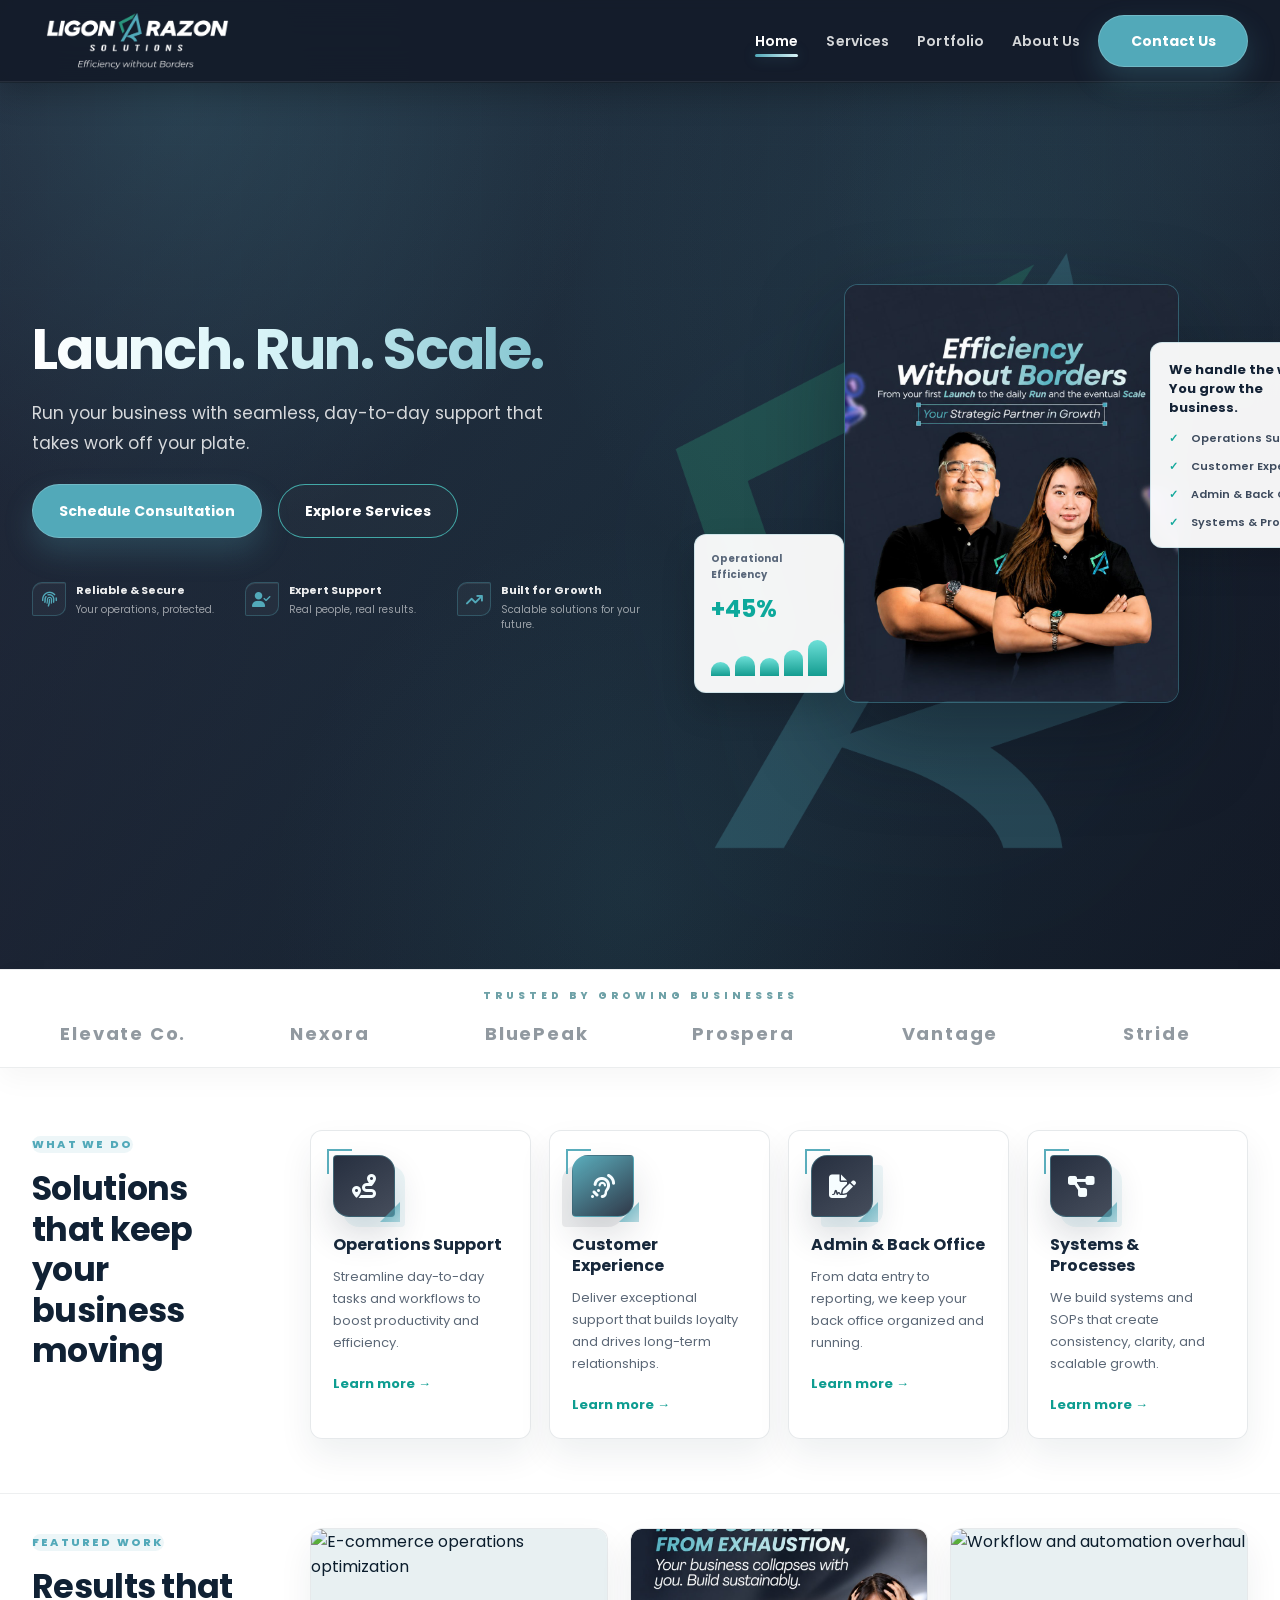
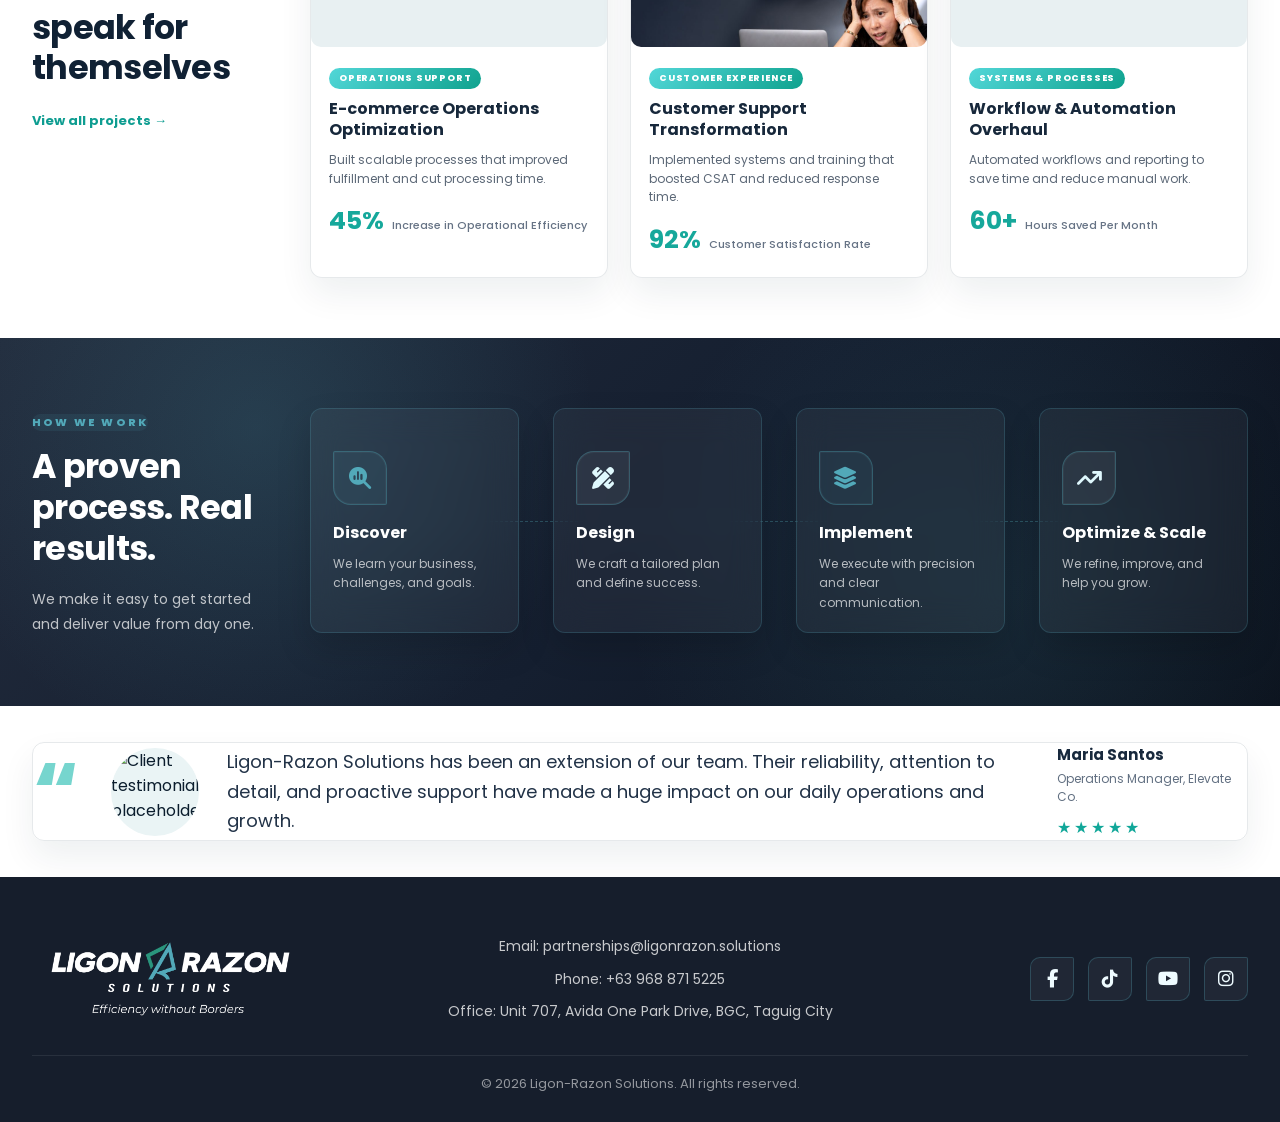
==== index.html @ 054dd15e "Add files via upload" ====
<!DOCTYPE html>
<html lang="en">
<head>
  <meta charset="UTF-8">
  <meta name="viewport" content="width=device-width, initial-scale=1.0">
  <title>Ligon-Razon Solutions</title>

  <link rel="icon" type="image/png" href="images/favicon.png">
  <link rel="shortcut icon" href="images/favicon.png" type="image/png">
  <link rel="apple-touch-icon" href="images/favicon.png">

  <link rel="preconnect" href="https://fonts.googleapis.com">
  <link rel="preconnect" href="https://fonts.gstatic.com" crossorigin>
  <link rel="stylesheet" href="style.css">
  <link href="https://fonts.googleapis.com/css2?family=Poppins:wght@300;400;500;600;700&display=swap" rel="stylesheet">
  <link rel="stylesheet" href="https://cdnjs.cloudflare.com/ajax/libs/font-awesome/6.4.0/css/all.min.css">
</head>
<body class="home-white-theme home-redesign">

  <div class="homepage-logo-bg" aria-hidden="true">
    <div class="homepage-logo-stage">
      <div class="homepage-logo-rotator" id="homepageLogoRotator">
        <img src="images/favicon.png" alt="">
      </div>
    </div>
  </div>

  <header class="header home-header home-header-light" id="header">
    <div class="container">
      <nav class="navbar">
        <div class="logo">
          <img src="images/logo.png" alt="Ligon-Razon Solutions">
        </div>

        <div class="menu-toggle" id="menuToggle">☰</div>

        <div class="nav-container" id="navContainer">
                    <ul class="nav-links">
            <li><a class="active" href="index.html">Home</a></li>
            <li><a href="services.html">Services</a></li>
            <li><a href="portfolio.html">Portfolio</a></li>
            <li><a href="about.html">About Us</a></li>
            <li class="mobile-contact-item">
              <a href="contact.html" class="mobile-contact-btn">Contact Us</a>
            </li>
          </ul>
        </div>

        <a href="contact.html" class="contact-btn">Contact Us</a>
      </nav>
    </div>
  </header>

  <div class="nav-overlay" id="navOverlay"></div>

  <main class="lrs-home-main">
    <section class="lrs-hero" id="hero">
      <div class="lrs-hero-grid-bg" aria-hidden="true"></div>
      <div class="container lrs-hero-layout">
        <div class="lrs-hero-copy fade-up">
          <h1 class="lrs-gradient-title">Launch. Run. Scale.</h1>
          <p>Run your business with seamless, day-to-day support that takes work off your plate.</p>

          <div class="lrs-hero-actions">
            <a href="contact.html" class="lrs-primary-btn">Schedule Consultation</a>
            <a href="services.html" class="lrs-outline-btn">Explore Services</a>
          </div>

          <div class="lrs-hero-trust-row">
            <div class="lrs-trust-item">
              <i class="fas fa-fingerprint"></i>
              <div><strong>Reliable &amp; Secure</strong><span>Your operations, protected.</span></div>
            </div>
            <div class="lrs-trust-item">
              <i class="fas fa-user-check"></i>
              <div><strong>Expert Support</strong><span>Real people, real results.</span></div>
            </div>
            <div class="lrs-trust-item">
              <i class="fas fa-arrow-trend-up"></i>
              <div><strong>Built for Growth</strong><span>Scalable solutions for your future.</span></div>
            </div>
          </div>
        </div>

        <div class="lrs-hero-visual fade-up" aria-label="Ligon-Razon Solutions visual highlights">
          <div class="lrs-hero-mark" aria-hidden="true">
            <img src="images/favicon.png" alt="">
          </div>

          <div class="lrs-hero-photo-card" id="heroCarousel">
            <div class="hero-carousel-slide is-active">
              <img src="images/hero/hero_1.jpg" alt="Ligon-Razon Solutions team visual 1">
            </div>
            <div class="hero-carousel-slide">
              <img src="images/hero/hero_2.jpg" alt="Ligon-Razon Solutions team visual 2">
            </div>
            <div class="hero-carousel-slide">
              <img src="images/hero/hero_3.jpg" alt="Ligon-Razon Solutions team visual 3">
            </div>
            <div class="hero-carousel-slide">
              <img src="images/hero/hero_4.jpg" alt="Ligon-Razon Solutions team visual 4">
            </div>
            <div class="hero-carousel-slide">
              <img src="images/hero/hero_5.jpg" alt="Ligon-Razon Solutions team visual 5">
            </div>

          </div>

          <div class="lrs-floating-card lrs-metric-card">
            <small>Operational Efficiency</small>
            <strong>+45%</strong>
            <div class="lrs-mini-chart"><span></span><span></span><span></span><span></span><span></span></div>
          </div>

          <div class="lrs-floating-card lrs-check-card">
            <strong>We handle the work.<br>You grow the business.</strong>
            <ul>
              <li>Operations Support</li>
              <li>Customer Experience</li>
              <li>Admin &amp; Back Office</li>
              <li>Systems &amp; Processes</li>
            </ul>
          </div>
        </div>
      </div>
    </section>

    <section class="lrs-logo-strip">
      <div class="container">
        <p>Trusted by growing businesses</p>
        <div class="lrs-client-logos">
          <span>Elevate Co.</span>
          <span>Nexora</span>
          <span>BluePeak</span>
          <span>Prospera</span>
          <span>Vantage</span>
          <span>Stride</span>
        </div>
      </div>
    </section>

    <section class="lrs-light-section lrs-solutions-section">
      <div class="container lrs-split-section">
        <div class="lrs-section-copy fade-up">
          <span class="lrs-kicker">What we do</span>
          <h2>Solutions that keep your business moving</h2>
        </div>

        <div class="lrs-solution-grid">
          <article class="lrs-solution-card fade-up">
            <div class="lrs-card-icon"><i class="fas fa-route"></i></div>
            <h3>Operations Support</h3>
            <p>Streamline day-to-day tasks and workflows to boost productivity and efficiency.</p>
            <a href="services.html">Learn more →</a>
          </article>

          <article class="lrs-solution-card fade-up">
            <div class="lrs-card-icon"><i class="fas fa-ear-listen"></i></div>
            <h3>Customer Experience</h3>
            <p>Deliver exceptional support that builds loyalty and drives long-term relationships.</p>
            <a href="services.html">Learn more →</a>
          </article>

          <article class="lrs-solution-card fade-up">
            <div class="lrs-card-icon"><i class="fas fa-file-signature"></i></div>
            <h3>Admin &amp; Back Office</h3>
            <p>From data entry to reporting, we keep your back office organized and running.</p>
            <a href="services.html">Learn more →</a>
          </article>

          <article class="lrs-solution-card fade-up">
            <div class="lrs-card-icon"><i class="fas fa-diagram-project"></i></div>
            <h3>Systems &amp; Processes</h3>
            <p>We build systems and SOPs that create consistency, clarity, and scalable growth.</p>
            <a href="services.html">Learn more →</a>
          </article>
        </div>
      </div>
    </section>

    <section class="lrs-light-section lrs-work-section">
      <div class="container lrs-split-section">
        <div class="lrs-section-copy fade-up">
          <span class="lrs-kicker">Featured work</span>
          <h2>Results that speak for themselves</h2>
          <a class="lrs-text-link" href="portfolio.html">View all projects →</a>
        </div>

        <div class="lrs-work-grid">
          <article class="lrs-work-card fade-up">
            <div class="lrs-work-image"><img src="images/dashboard_01.jpg" alt="E-commerce operations optimization"></div>
            <div class="lrs-work-body">
              <span>Operations Support</span>
              <h3>E-commerce Operations Optimization</h3>
              <p>Built scalable processes that improved fulfillment and cut processing time.</p>
              <strong>45% <small>Increase in Operational Efficiency</small></strong>
            </div>
          </article>

          <article class="lrs-work-card fade-up">
            <div class="lrs-work-image"><img src="images/hero/hero_2.jpg" alt="Customer support transformation"></div>
            <div class="lrs-work-body">
              <span>Customer Experience</span>
              <h3>Customer Support Transformation</h3>
              <p>Implemented systems and training that boosted CSAT and reduced response time.</p>
              <strong>92% <small>Customer Satisfaction Rate</small></strong>
            </div>
          </article>

          <article class="lrs-work-card fade-up">
            <div class="lrs-work-image"><img src="images/dashboard_02.jpg" alt="Workflow and automation overhaul"></div>
            <div class="lrs-work-body">
              <span>Systems &amp; Processes</span>
              <h3>Workflow &amp; Automation Overhaul</h3>
              <p>Automated workflows and reporting to save time and reduce manual work.</p>
              <strong>60+ <small>Hours Saved Per Month</small></strong>
            </div>
          </article>
        </div>
      </div>
    </section>

    <section class="lrs-process-section">
      <div class="container lrs-split-section">
        <div class="lrs-section-copy fade-up">
          <span class="lrs-kicker">How we work</span>
          <h2>A proven process. Real results.</h2>
          <p>We make it easy to get started and deliver value from day one.</p>
        </div>

        <div class="lrs-process-grid">
          <article class="lrs-process-card fade-up">
            <i class="fas fa-magnifying-glass-chart"></i>
            <h3>Discover</h3>
            <p>We learn your business, challenges, and goals.</p>
          </article>

          <article class="lrs-process-card fade-up">
            <i class="fas fa-pen-ruler"></i>
            <h3>Design</h3>
            <p>We craft a tailored plan and define success.</p>
          </article>

          <article class="lrs-process-card fade-up">
            <i class="fas fa-layer-group"></i>
            <h3>Implement</h3>
            <p>We execute with precision and clear communication.</p>
          </article>

          <article class="lrs-process-card fade-up">
            <i class="fas fa-arrow-trend-up"></i>
            <h3>Optimize &amp; Scale</h3>
            <p>We refine, improve, and help you grow.</p>
          </article>
        </div>
      </div>
    </section>

    <section class="lrs-testimonial-section">
      <div class="container lrs-testimonial-card fade-up">
        <div class="lrs-quote-mark">“</div>
        <div class="lrs-avatar"><img src="images/team_01.jpg" alt="Client testimonial placeholder"></div>
        <blockquote>Ligon-Razon Solutions has been an extension of our team. Their reliability, attention to detail, and proactive support have made a huge impact on our daily operations and growth.</blockquote>
        <div class="lrs-testimonial-author">
          <strong>Maria Santos</strong>
          <span>Operations Manager, Elevate Co.</span>
          <div>★★★★★</div>
        </div>
      </div>
    </section>

  </main>

  <footer class="footer home-footer home-footer-original">
    <div class="container">
      <div class="footer-content">
        <div class="footer-logo">
          <img src="images/logo.png" alt="Ligon-Razon Solutions">
        </div>

        <div class="footer-contact">
          <p>Email: <a href="mailto:partnerships@ligonrazon.solutions">partnerships@ligonrazon.solutions</a></p>
          <p>Phone: <a href="tel:+639688715225">+63 968 871 5225</a></p>
          <p>Office: Unit 707, Avida One Park Drive, BGC, Taguig City</p>
        </div>

        <div class="footer-social">
          <a href="https://www.facebook.com/ligonrazon.solutions" target="_blank" aria-label="Facebook"><i class="fab fa-facebook-f"></i></a>
          <a href="https://www.tiktok.com/@ligonrazon.solutions?" target="_blank" aria-label="TikTok"><i class="fab fa-tiktok"></i></a>
          <a href="https://www.youtube.com/@TheVirtualBreakroom" target="_blank" aria-label="YouTube"><i class="fab fa-youtube"></i></a>
          <a href="https://www.instagram.com/ligonrazon.solutions" target="_blank" aria-label="Instagram"><i class="fab fa-instagram"></i></a>
        </div>
      </div>

      <p class="footer-copyright">© 2026 Ligon-Razon Solutions. All rights reserved.</p>
    </div>
  </footer>

  <script>
    (function () {
      const header = document.getElementById("header");
      const toggle = document.getElementById("menuToggle");
      const nav = document.getElementById("navContainer");
      const overlay = document.getElementById("navOverlay");
      const logoRotator = document.getElementById("homepageLogoRotator");

      function closeMenu() {
        nav.classList.remove("show");
        overlay.classList.remove("show");
        document.body.style.overflow = "";
      }

      function openMenu() {
        nav.classList.add("show");
        overlay.classList.add("show");
        document.body.style.overflow = "hidden";
      }

      function handleHeaderScroll() {
        if (window.scrollY > 40) {
          header.classList.add("shrink");
        } else {
          header.classList.remove("shrink");
        }
      }

      handleHeaderScroll();
      window.addEventListener("scroll", handleHeaderScroll);

      if (toggle) {
        toggle.addEventListener("click", () => {
          if (nav.classList.contains("show")) {
            closeMenu();
          } else {
            openMenu();
          }
        });
      }

      if (overlay) {
        overlay.addEventListener("click", closeMenu);
      }

      document.querySelectorAll(".nav-links a").forEach(link => {
        link.addEventListener("click", closeMenu);
      });

      const faders = document.querySelectorAll(".fade-up");
      const observer = new IntersectionObserver(entries => {
        entries.forEach(entry => {
          if (entry.isIntersecting) {
            entry.target.classList.add("appear");
          }
        });
      }, { threshold: 0.15 });

      faders.forEach(el => observer.observe(el));

      let rotationY = 0;
      let currentSpeed = 10;
      let targetSpeed = 10;
      let lastTime = performance.now();
      let scrollTimer;

      function animate(now) {
        const delta = (now - lastTime) / 1000;
        lastTime = now;

        currentSpeed += (targetSpeed - currentSpeed) * 0.08;
        rotationY += currentSpeed * delta;

        if (logoRotator) {
          logoRotator.style.transform = `translateZ(0) rotateY(${rotationY}deg)`;
        }

        requestAnimationFrame(animate);
      }

      window.addEventListener("scroll", () => {
        targetSpeed = 72;

        clearTimeout(scrollTimer);
        scrollTimer = setTimeout(() => {
          targetSpeed = 10;
        }, 140);
      }, { passive: true });

      requestAnimationFrame(animate);

      const heroCarousel = document.getElementById("heroCarousel");
      if (heroCarousel) {
        const slides = heroCarousel.querySelectorAll(".hero-carousel-slide");
        const dots = heroCarousel.querySelectorAll(".hero-carousel-dot");
        let currentIndex = 0;

        function showSlide(index) {
          slides.forEach((slide, i) => {
            slide.classList.toggle("is-active", i === index);
          });

          dots.forEach((dot, i) => {
            dot.classList.toggle("is-active", i === index);
          });
        }

        setInterval(() => {
          currentIndex = (currentIndex + 1) % slides.length;
          showSlide(currentIndex);
        }, 2800);
      }
    })();
  </script>

</body>
</html>
---- style.css ----
/* ==========================
   ROOT / GLOBAL
========================== */
:root {
  --bg-main: #f5f8fa;
  --bg-soft: #edf5f7;
  --text-main: #1f2937;
  --text-soft: #5f6b76;
  --white: #ffffff;

  --brand-dark: #222b3c;
  --brand-green: #2a957d;
  --brand-teal: #52a9b9;
  --brand-light: #f2ede7;

  --glass-border: rgba(82, 169, 185, 0.18);
  --glass-shadow: 0 18px 40px rgba(34, 43, 60, 0.10);

  --radius-xl: 32px;
  --radius-lg: 24px;
  --radius-md: 18px;
  --radius-pill: 999px;

  --container: 1240px;
  --transition: 0.32s ease;
}

* {
  margin: 0;
  padding: 0;
  box-sizing: border-box;
  font-family: 'Poppins', sans-serif;
}

html {
  scroll-behavior: smooth;
}

body {
  background:
    radial-gradient(circle at top right, rgba(82, 169, 185, 0.10), transparent 28%),
    radial-gradient(circle at bottom left, rgba(42, 149, 125, 0.10), transparent 30%),
    linear-gradient(135deg, #f8fbfc 0%, #eef5f7 42%, #f8fbfc 100%);
  color: var(--text-main);
  overflow-x: hidden;
  min-height: 100vh;
  opacity: 0;
  animation: pageFade 0.7s ease forwards;
}

@keyframes pageFade {
  from { opacity: 0; }
  to { opacity: 1; }
}

*,
a,
button,
div {
  -webkit-tap-highlight-color: transparent;
  -webkit-touch-callout: none;
  outline: none !important;
}

img {
  max-width: 100%;
  display: block;
}

a {
  color: inherit;
}

button,
input,
textarea {
  font: inherit;
}

.page-shell {
  position: relative;
  overflow: hidden;
}

.page-shell::before,
.page-shell::after {
  content: "";
  position: absolute;
  border-radius: 50%;
  filter: blur(100px);
  pointer-events: none;
  z-index: 0;
}

.page-shell::before {
  width: 420px;
  height: 420px;
  top: -120px;
  right: -90px;
  background: rgba(82, 169, 185, 0.18);
}

.page-shell::after {
  width: 400px;
  height: 400px;
  bottom: -140px;
  left: -80px;
  background: rgba(42, 149, 125, 0.16);
}

.container {
  width: min(var(--container), calc(100% - 64px));
  margin: 0 auto;
  position: relative;
  z-index: 2;
}

.section-space {
  padding: 132px 0 110px;
}

.glass-card,
.glass-block {
  background: linear-gradient(180deg, rgba(255, 255, 255, 0.82), rgba(255, 255, 255, 0.62));
  border: 1px solid var(--glass-border);
  backdrop-filter: blur(18px);
  -webkit-backdrop-filter: blur(18px);
  box-shadow: var(--glass-shadow);
}

.fade-up {
  opacity: 0;
  transform: translateY(36px);
  transition: opacity 0.8s ease, transform 0.8s ease;
}

.fade-up.appear {
  opacity: 1;
  transform: translateY(0);
}

/* ==========================
   HEADER
========================== */
.header {
  position: fixed !important;
  top: 0;
  left: 0;
  width: 100%;
  z-index: 99999;
  padding: 14px 0;
  transition: padding var(--transition), background var(--transition), box-shadow var(--transition);
  transform: translateZ(0);
  backface-visibility: hidden;
}

.header::before {
  content: "";
  position: absolute;
  inset: 0;
  background: rgba(10, 16, 24, 0.82);
  backdrop-filter: blur(18px);
  -webkit-backdrop-filter: blur(18px);
  box-shadow: 0 10px 30px rgba(0, 0, 0, 0.22);
  opacity: 1;
  transition: opacity var(--transition), background var(--transition), box-shadow var(--transition), backdrop-filter var(--transition);
  transform: translateZ(0);
  will-change: opacity, backdrop-filter;
  backface-visibility: hidden;
}

.header.home-header::before {
  opacity: 0;
  background: transparent;
  box-shadow: none;
  backdrop-filter: none;
  -webkit-backdrop-filter: none;
}

.header.home-header.shrink::before {
  opacity: 1;
  background: rgba(10, 16, 24, 0.78);
  box-shadow: 0 10px 30px rgba(0, 0, 0, 0.24);
  backdrop-filter: blur(18px);
  -webkit-backdrop-filter: blur(18px);
}

.header.inner-header::before {
  opacity: 1;
  background: rgba(10, 16, 24, 0.78);
  box-shadow: 0 10px 30px rgba(0, 0, 0, 0.24);
  backdrop-filter: blur(18px);
  -webkit-backdrop-filter: blur(18px);
}

.header .container {
  position: relative;
  z-index: 2;
}

.navbar {
  display: grid;
  grid-template-columns: auto 1fr auto;
  align-items: center;
  gap: 24px;
}

.logo {
  display: flex;
  align-items: center;
}

.logo img {
  height: 78px;
  width: auto;
  transition: height var(--transition), transform var(--transition), filter var(--transition);
}

.logo img:hover {
  transform: scale(1.03);
  filter: brightness(1.03);
}

.header.home-header .logo img {
  height: 118px;
}

.header.home-header.shrink .logo img,
.header.inner-header .logo img {
  height: 78px;
}

.nav-container {
  display: flex;
  justify-content: center;
}

.nav-links {
  list-style: none;
  display: flex;
  align-items: center;
  gap: 10px;
  padding: 10px 12px;
  border-radius: var(--radius-pill);
  background: rgba(255, 255, 255, 0.10);
  border: 1px solid rgba(255, 255, 255, 0.14);
  backdrop-filter: blur(14px);
  -webkit-backdrop-filter: blur(14px);
  transform: translateZ(0);
  backface-visibility: hidden;
}

.nav-links li:not(.mobile-contact-item) {
  display: flex;
  align-items: center;
}

.nav-links a {
  text-decoration: none;
  color: rgba(255, 255, 255, 0.96);
  font-size: 14px;
  font-weight: 500;
  letter-spacing: 0.2px;
  padding: 10px 16px;
  border-radius: var(--radius-pill);
  transition: background var(--transition), color var(--transition), transform var(--transition), opacity var(--transition);
}

.nav-links a:hover {
  background: rgba(255, 255, 255, 0.10);
  transform: translateY(-1px);
}

.nav-links a.active {
  background: linear-gradient(135deg, rgba(82, 169, 185, 0.28), rgba(42, 149, 125, 0.24));
  color: var(--white);
  box-shadow: inset 0 0 0 1px rgba(255,255,255,0.10);
}

.contact-btn {
  justify-self: end;
  display: inline-flex;
  align-items: center;
  justify-content: center;
  gap: 10px;
  text-decoration: none;
  border-radius: var(--radius-pill);
  padding: 13px 22px;
  min-width: 160px;
  background: linear-gradient(135deg, var(--brand-teal), var(--brand-green));
  color: var(--white);
  font-size: 14px;
  font-weight: 600;
  box-shadow: 0 14px 28px rgba(42, 149, 125, 0.22);
  transition: transform var(--transition), box-shadow var(--transition), opacity var(--transition);
}

.contact-btn:hover {
  transform: translateY(-2px);
  box-shadow: 0 18px 34px rgba(42, 149, 125, 0.28);
}

.menu-toggle {
  display: none;
  color: var(--white);
  font-size: 29px;
  line-height: 1;
  cursor: pointer;
  user-select: none;
  z-index: 1301;
}

.nav-overlay {
  display: none;
}

.mobile-contact-item {
  display: none;
}

/* ==========================
   FOOTER
========================== */
.footer {
  position: relative;
  background: linear-gradient(180deg, #162131 0%, #101926 100%);
  color: var(--white);
  padding: 70px 0 28px;
  overflow: hidden;
}

.footer::before {
  content: "";
  position: absolute;
  inset: 0;
  background:
    radial-gradient(circle at top right, rgba(82, 169, 185, 0.12), transparent 24%),
    radial-gradient(circle at bottom left, rgba(42, 149, 125, 0.12), transparent 26%);
  pointer-events: none;
}

.footer .container {
  position: relative;
  z-index: 1;
}

.footer-content {
  position: relative;
  display: flex;
  align-items: center;
  justify-content: space-between;
  min-height: 124px;
  margin-bottom: 30px;
}

.footer-logo {
  display: flex;
  align-items: center;
  z-index: 1;
}

.footer-logo img {
  height: 124px;
  width: auto;
}

.footer-contact {
  position: absolute;
  left: 50%;
  transform: translateX(-50%);
  display: flex;
  flex-direction: column;
  gap: 8px;
  align-items: center;
  text-align: center;
  width: max-content;
  max-width: 90%;
}

.footer-contact p,
.footer-contact a {
  font-size: 14px;
  line-height: 1.8;
  color: rgba(255,255,255,0.84);
  text-decoration: none;
}

.footer-contact a:hover {
  color: var(--white);
}

.footer-social {
  display: flex;
  align-items: center;
  justify-content: flex-end;
  gap: 14px;
  z-index: 1;
}

.footer-social a {
  width: 44px;
  height: 44px;
  border-radius: 50%;
  display: inline-flex;
  align-items: center;
  justify-content: center;
  color: var(--white);
  font-size: 18px;
  text-decoration: none;
  background: rgba(255,255,255,0.08);
  border: 1px solid rgba(255,255,255,0.10);
  transition: transform var(--transition), background var(--transition), border-color var(--transition);
}

.footer-social a:hover {
  transform: translateY(-2px);
  background: rgba(82, 169, 185, 0.18);
  border-color: rgba(82, 169, 185, 0.30);
}

.footer-copyright {
  text-align: center;
  font-size: 13px;
  color: rgba(255,255,255,0.62);
  border-top: 1px solid rgba(255,255,255,0.08);
  padding-top: 18px;
}

@media (max-width: 1200px) {
  .footer-content {
    flex-direction: column;
    justify-content: center;
    gap: 24px;
    min-height: auto;
  }

  .footer-contact {
    position: static;
    left: auto;
    transform: none;
    width: 100%;
    max-width: 100%;
  }

  .footer-social {
    justify-content: center;
  }
}

@media (max-width: 900px) {
  .footer-content {
    text-align: center;
  }

  .footer-logo,
  .footer-social {
    justify-content: center;
  }

  .footer-contact {
    align-items: center;
    text-align: center;
  }
}

@media (max-width: 700px) {
  .footer-logo img {
    height: 100px;
  }
}

/* ==========================
   PAGE INTRO
========================== */
.page-intro,
.section-intro {
  text-align: center;
  margin-bottom: 56px;
  position: relative;
  z-index: 2;
}

.eyebrow {
  display: inline-block;
  margin-bottom: 18px;
  padding: 8px 18px;
  border-radius: var(--radius-pill);
  font-size: 0.82rem;
  font-weight: 700;
  text-transform: uppercase;
  letter-spacing: 3px;
  color: var(--brand-green);
  background: rgba(255, 255, 255, 0.56);
  border: 1px solid rgba(82, 169, 185, 0.24);
  backdrop-filter: blur(12px);
  -webkit-backdrop-filter: blur(12px);
  box-shadow: 0 10px 24px rgba(42, 149, 125, 0.08);
}

.page-intro h1,
.section-intro h2 {
  font-size: clamp(34px, 4.2vw, 54px);
  font-weight: 600;
  line-height: 1.15;
  color: #0f1723;
  max-width: 860px;
  margin: 0 auto 14px;
  letter-spacing: -0.8px;
}

.page-intro h1 span,
.section-intro h2 span {
  color: var(--brand-green);
  font-weight: 400;
}

.page-intro p,
.section-intro p {
  max-width: 820px;
  margin: 0 auto;
  font-size: 16px;
  line-height: 1.85;
  color: var(--text-soft);
}

/* ==========================
   HERO
========================== */
.hero {
  position: relative;
  min-height: 100vh;
  padding: 180px 0 110px;
  display: flex;
  align-items: flex-end;
  overflow: hidden;
}

.hero-video {
  position: absolute;
  inset: 0;
  width: 100%;
  height: 100%;
  object-fit: cover;
  pointer-events: none;
  z-index: -2;
}

.hero-overlay {
  position: absolute;
  inset: 0;
  background:
    linear-gradient(115deg, rgba(16, 26, 39, 0.84) 0%, rgba(16, 26, 39, 0.60) 35%, rgba(16, 26, 39, 0.22) 75%),
    linear-gradient(to top, rgba(16, 26, 39, 0.35), rgba(16, 26, 39, 0.10));
  z-index: -1;
}

.hero-content {
  max-width: 700px;
  color: var(--white);
}

.hero-badge {
  display: inline-flex;
  align-items: center;
  gap: 10px;
  margin-bottom: 22px;
  padding: 10px 16px;
  border-radius: var(--radius-pill);
  background: rgba(255, 255, 255, 0.10);
  border: 1px solid rgba(255, 255, 255, 0.16);
  backdrop-filter: blur(12px);
  -webkit-backdrop-filter: blur(12px);
  font-size: 13px;
  font-weight: 600;
  letter-spacing: 0.3px;
}

.hero h1 {
  font-size: clamp(42px, 6vw, 74px);
  line-height: 1.05;
  font-weight: 600;
  letter-spacing: -1.6px;
  margin-bottom: 22px;
}

.hero .description {
  max-width: 640px;
  font-size: 18px;
  line-height: 1.8;
  color: rgba(255, 255, 255, 0.92);
  margin-bottom: 34px;
}

.hero-actions {
  display: flex;
  align-items: center;
  flex-wrap: wrap;
  gap: 16px;
}

.start-btn,
.secondary-btn,
.cta-btn,
.jump-btn {
  display: inline-flex;
  align-items: center;
  justify-content: center;
  gap: 10px;
  text-decoration: none;
  min-height: 54px;
  padding: 0 24px;
  border-radius: var(--radius-pill);
  font-size: 15px;
  font-weight: 600;
  transition: transform var(--transition), box-shadow var(--transition), background var(--transition), border-color var(--transition);
}

.start-btn,
.cta-btn {
  background: linear-gradient(135deg, var(--brand-teal), var(--brand-green));
  color: var(--white);
  box-shadow: 0 14px 28px rgba(42, 149, 125, 0.24);
}

.start-btn:hover,
.cta-btn:hover {
  transform: translateY(-2px);
  box-shadow: 0 18px 36px rgba(42, 149, 125, 0.30);
}

.secondary-btn,
.jump-btn {
  color: var(--white);
  background: rgba(255, 255, 255, 0.10);
  border: 1px solid rgba(255, 255, 255, 0.18);
  backdrop-filter: blur(10px);
  -webkit-backdrop-filter: blur(10px);
}

.secondary-btn:hover,
.jump-btn:hover {
  transform: translateY(-2px);
  background: rgba(255, 255, 255, 0.16);
}

/* ==========================
   HOME SECTIONS
========================== */
.stats-section {
  position: relative;
  z-index: 5;
  padding: 34px 0 0;
}

.stats-grid {
  display: grid;
  grid-template-columns: repeat(3, minmax(0, 1fr));
  gap: 24px;
}

.stat-card {
  padding: 28px 24px;
  border-radius: 28px;
  transition: transform var(--transition), box-shadow var(--transition);
}

.stat-card:hover {
  transform: translateY(-6px);
  box-shadow: 0 24px 48px rgba(34, 43, 60, 0.12);
}

.stat-number {
  font-size: 34px;
  font-weight: 700;
  color: var(--brand-green);
  line-height: 1;
  margin-bottom: 12px;
}

.stat-title {
  font-size: 18px;
  font-weight: 600;
  color: #0f1723;
  margin-bottom: 10px;
}

.stat-card p {
  font-size: 15px;
  line-height: 1.8;
  color: var(--text-soft);
}

.home-services-grid {
  display: grid;
  grid-template-columns: repeat(3, minmax(0, 1fr));
  gap: 24px;
}

.home-service-card {
  padding: 30px 24px;
  border-radius: 28px;
  transition: transform var(--transition), box-shadow var(--transition), border-color var(--transition);
}

.home-service-card:hover {
  transform: translateY(-8px);
  box-shadow: 0 24px 50px rgba(42,149,125,0.16);
  border-color: rgba(42,149,125,0.28);
}

.home-service-icon,
.service-card .icon {
  width: 72px;
  height: 72px;
  border-radius: 22px;
  display: flex;
  align-items: center;
  justify-content: center;
  font-size: 30px;
  margin-bottom: 22px;
  color: var(--white);
  background: linear-gradient(135deg, var(--brand-teal), var(--brand-green));
  box-shadow: 0 14px 28px rgba(42,149,125,0.18);
  transition: transform var(--transition), box-shadow var(--transition);
}

.home-service-card:hover .home-service-icon,
.service-card:hover .icon {
  transform: scale(1.05);
  box-shadow: 0 18px 34px rgba(42,149,125,0.24);
}

.home-service-card h3,
.service-card h3 {
  font-size: 24px;
  line-height: 1.3;
  margin-bottom: 14px;
  color: #0f1723;
}

.home-service-card p,
.service-card p {
  font-size: 15px;
  line-height: 1.8;
  color: var(--text-soft);
}

.section-actions {
  display: flex;
  justify-content: center;
  margin-top: 34px;
}

/* ==========================
   ABOUT
========================== */
.story-section,
.info-card,
.contact-info-card,
.contact-form-card,
.category-description,
.service-card {
  position: relative;
  overflow: hidden;
}

.story-section::before,
.info-card::before,
.contact-info-card::before,
.contact-form-card::before,
.category-description::before,
.service-card::before {
  content: "";
  position: absolute;
  inset: 0;
  background: linear-gradient(135deg, rgba(82, 169, 185, 0.05), rgba(42, 149, 125, 0.05));
  pointer-events: none;
}

.story-section {
  padding: 38px 34px;
  margin-bottom: 30px;
}

.story-section p {
  font-size: 16px;
  line-height: 1.9;
  color: var(--text-soft);
  margin-bottom: 18px;
  position: relative;
  z-index: 1;
}

.story-section p:last-child {
  margin-bottom: 0;
}

.dual-grid {
  display: grid;
  grid-template-columns: repeat(2, minmax(0, 1fr));
  gap: 24px;
}

.info-card {
  padding: 32px 28px;
}

.info-card h2,
.contact-info-card h2,
.contact-form-card h2,
.map-card h2,
.hipaa-content h2 {
  font-size: 28px;
  color: #0f1723;
  margin-bottom: 18px;
  position: relative;
  z-index: 1;
}

.info-card p,
.category-description p,
.contact-form-card p,
.hipaa-content p,
.map-note {
  font-size: 15px;
  line-height: 1.85;
  color: var(--text-soft);
  position: relative;
  z-index: 1;
}

.founders-grid {
  display: grid;
  grid-template-columns: repeat(2, minmax(0, 1fr));
  gap: 24px;
  margin-bottom: 38px;
}

.team-grid {
  display: grid;
  grid-template-columns: repeat(4, minmax(0, 1fr));
  gap: 22px;
  margin-bottom: 38px;
}

.section-heading {
  display: inline-flex;
  align-items: center;
  gap: 14px;
  margin: 6px 0 24px;
  padding: 14px 22px;
  border-radius: var(--radius-pill);
  background: rgba(255, 255, 255, 0.62);
  border: 1px solid rgba(82, 169, 185, 0.18);
  backdrop-filter: blur(14px);
  -webkit-backdrop-filter: blur(14px);
  box-shadow: 0 14px 30px rgba(42, 149, 125, 0.08);
  color: #0f1723;
  font-size: 28px;
  font-weight: 600;
}

.section-heading i {
  color: var(--brand-teal);
  font-size: 24px;
}

.person-card {
  overflow: hidden;
  border-radius: 28px;
  background: linear-gradient(180deg, rgba(255,255,255,0.82), rgba(255,255,255,0.62));
  border: 1px solid rgba(82,169,185,0.18);
  backdrop-filter: blur(18px);
  -webkit-backdrop-filter: blur(18px);
  box-shadow: var(--glass-shadow);
  transition: transform var(--transition), box-shadow var(--transition), border-color var(--transition);
}

.person-card:hover {
  transform: translateY(-8px);
  border-color: rgba(42,149,125,0.28);
  box-shadow: 0 24px 50px rgba(42,149,125,0.16);
}

.person-image {
  position: relative;
  aspect-ratio: 4 / 4.4;
  overflow: hidden;
  background: linear-gradient(135deg, rgba(82,169,185,0.12), rgba(42,149,125,0.12));
  border-bottom: 1px solid rgba(82,169,185,0.12);
}

.person-image img {
  width: 100%;
  height: 100%;
  object-fit: cover;
}

.person-image::after {
  content: "";
  position: absolute;
  inset: 0;
  background: linear-gradient(to top, rgba(0, 0, 0, 0.14), rgba(0, 0, 0, 0.03), transparent 48%);
  pointer-events: none;
}

.filename {
  position: absolute;
  left: 12px;
  bottom: 12px;
  z-index: 2;
  max-width: calc(100% - 24px);
  overflow: hidden;
  white-space: nowrap;
  text-overflow: ellipsis;
  padding: 6px 12px;
  border-radius: var(--radius-pill);
  font-size: 11px;
  font-family: monospace;
  letter-spacing: 0.3px;
  color: var(--white);
  background: rgba(0,0,0,0.34);
  border: 1px solid rgba(255,255,255,0.16);
  backdrop-filter: blur(8px);
  -webkit-backdrop-filter: blur(8px);
}

.person-info {
  padding: 18px 18px 20px;
  text-align: center;
}

.person-info h3 {
  font-size: 18px;
  color: #0f1723;
  margin-bottom: 6px;
  line-height: 1.35;
}

.person-info p {
  font-size: 14px;
  color: var(--brand-green);
  font-weight: 500;
}

.hipaa-section {
  display: grid;
  grid-template-columns: 240px 1fr;
  gap: 28px;
  align-items: center;
  padding: 30px;
  border-radius: 30px;
}

.hipaa-logo-box {
  position: relative;
  aspect-ratio: 1 / 1;
  border-radius: 26px;
  overflow: hidden;
  background: linear-gradient(135deg, rgba(82,169,185,0.12), rgba(42,149,125,0.12));
  border: 1px solid rgba(82,169,185,0.14);
  display: flex;
  align-items: center;
  justify-content: center;
}

.hipaa-logo-box img {
  width: 100%;
  height: 100%;
  object-fit: contain;
  padding: 18px;
}

/* ==========================
   SERVICES
========================== */
.services-grid {
  display: grid;
  grid-template-columns: repeat(auto-fill, minmax(280px, 1fr));
  gap: 28px;
}

.service-card {
  padding: 34px 28px;
  border-radius: 30px;
  transition: transform var(--transition), box-shadow var(--transition), border-color var(--transition);
}

.service-card:hover {
  transform: translateY(-8px);
  border-color: rgba(42,149,125,0.28);
  box-shadow: 0 24px 50px rgba(42,149,125,0.16);
}

/* ==========================
   PORTFOLIO
========================== */
.portfolio-jump {
  display: flex;
  flex-wrap: wrap;
  justify-content: center;
  gap: 14px;
  margin: 0 0 38px;
}

.portfolio-jump .jump-btn {
  min-height: 48px;
  padding: 0 18px;
  color: #0f1723;
  background: rgba(255,255,255,0.72);
  border: 1px solid rgba(82,169,185,0.18);
  backdrop-filter: blur(12px);
  -webkit-backdrop-filter: blur(12px);
}

.portfolio-jump .jump-btn:hover {
  background: rgba(255,255,255,0.92);
}

.portfolio-section {
  margin-bottom: 30px;
}

.category-heading {
  display: inline-flex;
  align-items: center;
  gap: 14px;
  margin: 56px 0 22px;
  padding: 14px 22px;
  min-width: 320px;
  border-radius: var(--radius-pill);
  background: rgba(255,255,255,0.62);
  border: 1px solid rgba(82,169,185,0.18);
  backdrop-filter: blur(14px);
  -webkit-backdrop-filter: blur(14px);
  box-shadow: 0 14px 30px rgba(42,149,125,0.08);
  color: #0f1723;
  font-size: 29px;
  font-weight: 600;
}

.category-heading i {
  font-size: 24px;
  color: var(--brand-teal);
}

.category-description {
  margin-bottom: 26px;
  padding: 28px 26px;
  border-radius: 28px;
}

.category-description p {
  margin-bottom: 14px;
}

.category-description strong {
  color: #0f1723;
}

.portfolio-carousel {
  position: relative;
  overflow: hidden;
  border-radius: 32px;
  padding: clamp(20px, 2vw, 34px) clamp(14px, 1.8vw, 30px) 24px;
}

.portfolio-carousel::before {
  content: "";
  position: absolute;
  inset: 0;
  background: linear-gradient(135deg, rgba(82, 169, 185, 0.06), rgba(42, 149, 125, 0.04));
  pointer-events: none;
}

.portfolio-carousel-track {
  position: relative;
  z-index: 1;
  display: flex;
  align-items: stretch;
  gap: clamp(14px, 1.6vw, 24px);
  overflow-x: auto;
  scroll-snap-type: x mandatory;
  scroll-behavior: smooth;
  padding: 6px clamp(18px, 4vw, 92px) 12px;
  scrollbar-width: none;
}

.portfolio-carousel-track::-webkit-scrollbar {
  display: none;
}

.portfolio-slide {
  flex: 0 0 clamp(620px, 68vw, 920px);
  min-width: clamp(620px, 68vw, 920px);
  scroll-snap-align: center;
  border-radius: 28px;
  overflow: hidden;
  background: linear-gradient(180deg, rgba(255,255,255,0.88), rgba(255,255,255,0.70));
  border: 1px solid rgba(82,169,185,0.16);
  box-shadow: 0 18px 40px rgba(34, 43, 60, 0.10);
  opacity: 0.55;
  transform: scale(0.94);
  transition: transform 0.35s ease, opacity 0.35s ease, box-shadow 0.35s ease, border-color 0.35s ease;
  cursor: pointer;
}

.portfolio-slide.active {
  opacity: 1;
  transform: scale(1);
  border-color: rgba(42,149,125,0.24);
  box-shadow: 0 24px 54px rgba(42,149,125,0.14);
}

.portfolio-slide-media {
  position: relative;
  width: 100%;
  height: clamp(300px, 34vw, 520px);
  max-height: 66vh;
  overflow: hidden;
  background: linear-gradient(135deg, rgba(82,169,185,0.12), rgba(42,149,125,0.12));
  border-bottom: 1px solid rgba(82,169,185,0.12);
}

.portfolio-slide-media img {
  width: 100%;
  height: 100%;
  object-fit: cover;
  display: block;
}

.portfolio-slide-media::after {
  content: "";
  position: absolute;
  inset: 0;
  background: linear-gradient(to top, rgba(0,0,0,0.18), rgba(0,0,0,0.04), transparent 45%);
  pointer-events: none;
}

.portfolio-slide-info {
  padding: clamp(16px, 1.4vw, 20px) clamp(16px, 1.6vw, 22px) clamp(18px, 1.8vw, 22px);
}

.portfolio-slide-info h3 {
  font-size: clamp(18px, 1.6vw, 22px);
  line-height: 1.25;
  color: #0f1723;
  margin-bottom: 10px;
}

.portfolio-slide-info p {
  font-size: clamp(13px, 1vw, 15px);
  line-height: 1.8;
  color: var(--text-soft);
}

.carousel-nav {
  position: absolute;
  top: 50%;
  transform: translateY(-62%);
  z-index: 3;
  width: clamp(42px, 3.5vw, 54px);
  height: clamp(42px, 3.5vw, 54px);
  border: none;
  border-radius: 50%;
  background: rgba(255,255,255,0.90);
  color: #0f1723;
  display: inline-flex;
  align-items: center;
  justify-content: center;
  font-size: clamp(14px, 1.2vw, 18px);
  cursor: pointer;
  border: 1px solid rgba(82,169,185,0.16);
  box-shadow: 0 14px 28px rgba(34, 43, 60, 0.12);
  backdrop-filter: blur(12px);
  -webkit-backdrop-filter: blur(12px);
  transition: transform var(--transition), box-shadow var(--transition), background var(--transition), opacity var(--transition);
}

.carousel-nav:hover {
  background: rgba(255,255,255,1);
  box-shadow: 0 18px 34px rgba(34, 43, 60, 0.16);
}

.carousel-nav:disabled {
  opacity: 0.45;
  cursor: not-allowed;
  box-shadow: none;
}

.carousel-prev {
  left: clamp(6px, 0.8vw, 16px);
}

.carousel-next {
  right: clamp(6px, 0.8vw, 16px);
}

.portfolio-carousel-footer {
  position: relative;
  z-index: 1;
  margin-top: 12px;
  display: flex;
  align-items: center;
  justify-content: space-between;
  gap: 18px;
  padding: 0 clamp(8px, 2vw, 32px);
}

.portfolio-carousel-meta {
  display: flex;
  flex-wrap: wrap;
  gap: 10px;
  align-items: center;
}

.portfolio-carousel-current,
.portfolio-carousel-file,
.portfolio-carousel-counter {
  display: inline-flex;
  align-items: center;
  min-height: 38px;
  padding: 0 14px;
  border-radius: var(--radius-pill);
  background: rgba(255,255,255,0.78);
  border: 1px solid rgba(82,169,185,0.16);
  color: #0f1723;
}

.portfolio-carousel-current {
  font-size: 14px;
  font-weight: 600;
}

.portfolio-carousel-file,
.portfolio-carousel-counter {
  font-size: 12px;
}

.portfolio-carousel-file {
  font-family: monospace;
}

/* ==========================
   CONTACT
========================== */
.contact-grid {
  display: grid;
  grid-template-columns: 380px minmax(0, 1fr);
  gap: 28px;
  align-items: start;
}

.right-stack {
  display: flex;
  flex-direction: column;
  gap: 28px;
}

.contact-info-card,
.contact-form-card {
  padding: 30px 26px;
  border-radius: 30px;
}

.info-item {
  display: flex;
  gap: 14px;
  align-items: flex-start;
  padding: 16px 0;
  border-bottom: 1px solid rgba(82,169,185,0.12);
  position: relative;
  z-index: 1;
}

.info-item:last-child {
  border-bottom: none;
  padding-bottom: 0;
}

.info-icon {
  width: 50px;
  height: 50px;
  border-radius: 16px;
  display: flex;
  align-items: center;
  justify-content: center;
  flex-shrink: 0;
  color: var(--white);
  background: linear-gradient(135deg, var(--brand-teal), var(--brand-green));
  box-shadow: 0 12px 24px rgba(42,149,125,0.18);
  font-size: 18px;
}

.info-text h3 {
  font-size: 16px;
  color: #0f1723;
  margin-bottom: 6px;
}

.info-text p,
.info-text a {
  font-size: 15px;
  line-height: 1.7;
  color: var(--text-soft);
  text-decoration: none;
}

.info-text a:hover {
  color: var(--brand-green);
}

.contact-form {
  position: relative;
  z-index: 1;
}

.form-group {
  margin-bottom: 18px;
}

.form-group label {
  display: inline-block;
  margin-bottom: 8px;
  font-size: 14px;
  font-weight: 600;
  color: #0f1723;
}

.required-mark {
  color: var(--brand-green);
}

.form-group input,
.form-group textarea {
  width: 100%;
  border: 1px solid rgba(82,169,185,0.18);
  background: rgba(255,255,255,0.76);
  color: #0f1723;
  border-radius: 18px;
  padding: 14px 16px;
  font-size: 15px;
  outline: none;
  transition: border-color var(--transition), box-shadow var(--transition), background var(--transition);
  box-shadow: inset 0 1px 0 rgba(255,255,255,0.52);
}

.form-group input::placeholder,
.form-group textarea::placeholder {
  color: #75808b;
}

.form-group input:focus,
.form-group textarea:focus {
  border-color: rgba(42,149,125,0.40);
  box-shadow: 0 0 0 4px rgba(82,169,185,0.10);
  background: rgba(255,255,255,0.95);
}

.form-group textarea {
  min-height: 160px;
  resize: vertical;
}

.submit-btn {
  border: none;
  border-radius: var(--radius-pill);
  padding: 14px 24px;
  font-size: 15px;
  font-weight: 600;
  color: var(--white);
  background: linear-gradient(135deg, var(--brand-teal), var(--brand-green));
  cursor: pointer;
  box-shadow: 0 12px 24px rgba(42,149,125,0.18);
  transition: transform var(--transition), box-shadow var(--transition);
}

.submit-btn:hover {
  transform: translateY(-2px);
  box-shadow: 0 16px 28px rgba(42,149,125,0.24);
}

.map-card {
  padding: 20px;
  overflow: hidden;
  border-radius: 30px;
}

.map-card h2 {
  padding: 6px 8px 0;
  margin-bottom: 16px;
}

.map-frame-wrap {
  overflow: hidden;
  border-radius: 24px;
  border: 1px solid rgba(82,169,185,0.16);
  background: rgba(255,255,255,0.54);
  box-shadow: inset 0 0 0 1px rgba(255,255,255,0.18);
}

.map-frame-wrap iframe {
  display: block;
  width: 100%;
  height: 520px;
  border: 0;
}

.map-note {
  padding: 18px 8px 6px;
}

/* ==========================
   CTA
========================== */
.cta-section {
  padding: 0 0 90px;
  position: relative;
  z-index: 2;
}

.cta-card {
  position: relative;
  overflow: hidden;
  padding: 52px 44px;
  border-radius: 34px;
  text-align: center;
  background:
    linear-gradient(180deg, rgba(255, 255, 255, 0.86), rgba(255, 255, 255, 0.68));
  border: 1px solid rgba(82, 169, 185, 0.20);
  backdrop-filter: blur(20px);
  -webkit-backdrop-filter: blur(20px);
  box-shadow:
    0 22px 50px rgba(34, 43, 60, 0.12),
    inset 0 1px 0 rgba(255,255,255,0.55);
}

.cta-card::before {
  content: "";
  position: absolute;
  inset: 0;
  background:
    radial-gradient(circle at top right, rgba(82, 169, 185, 0.14), transparent 28%),
    radial-gradient(circle at bottom left, rgba(42, 149, 125, 0.14), transparent 30%),
    linear-gradient(135deg, rgba(82,169,185,0.05), rgba(42,149,125,0.05));
  pointer-events: none;
}

.cta-card::after {
  content: "";
  position: absolute;
  top: 0;
  left: -20%;
  width: 40%;
  height: 100%;
  background: linear-gradient(
    90deg,
    transparent,
    rgba(255,255,255,0.16),
    transparent
  );
  transform: skewX(-20deg);
  pointer-events: none;
  opacity: 0.7;
}

.cta-card > * {
  position: relative;
  z-index: 1;
}

.cta-card h2 {
  font-size: clamp(28px, 3.1vw, 44px);
  line-height: 1.18;
  margin-bottom: 14px;
  color: #0f1723;
  letter-spacing: -0.6px;
}

.cta-card p {
  max-width: 760px;
  margin: 0 auto 28px;
  font-size: 16px;
  line-height: 1.9;
  color: var(--text-soft);
}

.cta-actions {
  display: flex;
  justify-content: center;
  align-items: center;
  gap: 14px;
  flex-wrap: wrap;
}

.cta-btn {
  display: inline-flex;
  align-items: center;
  justify-content: center;
  min-height: 54px;
  padding: 0 26px;
  border-radius: var(--radius-pill);
  text-decoration: none;
  font-size: 15px;
  font-weight: 600;
  color: var(--white);
  background: linear-gradient(135deg, var(--brand-teal), var(--brand-green));
  box-shadow: 0 14px 28px rgba(42, 149, 125, 0.24);
  transition: transform var(--transition), box-shadow var(--transition), filter var(--transition);
}

.cta-btn:hover {
  transform: translateY(-2px);
  box-shadow: 0 18px 34px rgba(42, 149, 125, 0.30);
  filter: brightness(1.02);
}

.cta-btn.secondary {
  background: rgba(34, 43, 60, 0.06);
  color: #0f1723;
  border: 1px solid rgba(82, 169, 185, 0.18);
  box-shadow: none;
}

.cta-btn.secondary:hover {
  background: rgba(34, 43, 60, 0.10);
  box-shadow: none;
}

@media (max-width: 700px) {
  .cta-section {
    padding: 0 0 82px;
  }

  .cta-card {
    padding: 34px 22px;
    border-radius: 28px;
  }

  .cta-card h2 {
    font-size: 28px;
  }

  .cta-card p {
    font-size: 15px;
    line-height: 1.85;
    margin-bottom: 22px;
  }
}

@media (max-width: 520px) {
  .cta-actions {
    flex-direction: column;
    align-items: stretch;
  }

  .cta-btn,
  .cta-btn.secondary {
    width: 100%;
  }
}

/* ==========================
   RESPONSIVE
========================== */
@media (max-width: 1200px) {
  .nav-links {
    gap: 6px;
  }

  .nav-links a {
    padding: 10px 13px;
  }

  .hero {
    padding-top: 165px;
  }

  .footer-content {
    flex-direction: column;
    justify-content: center;
    gap: 24px;
    min-height: auto;
  }

  .footer-contact {
    position: static;
    left: auto;
    transform: none;
    width: 100%;
    max-width: 100%;
  }

  .footer-social {
    justify-content: center;
  }
}

@media (max-width: 1100px) {
  .portfolio-slide {
    flex: 0 0 clamp(520px, 74vw, 760px);
    min-width: clamp(520px, 74vw, 760px);
  }

  .portfolio-slide-media {
    height: clamp(280px, 32vw, 420px);
  }
}

@media (max-width: 1024px) {
  .container {
    width: min(var(--container), calc(100% - 48px));
  }

  .stats-grid,
  .home-services-grid,
  .contact-grid {
    grid-template-columns: 1fr;
  }

  .team-grid {
    grid-template-columns: repeat(3, minmax(0, 1fr));
  }
}

@media (max-width: 900px) {
  .section-space {
    padding: 112px 0 90px;
  }

  .header,
  .header.home-header,
  .header.home-header.shrink,
  .header.inner-header {
    padding: 10px 0;
  }

  .header::before,
  .header.home-header::before,
  .header.home-header.shrink::before,
  .header.inner-header::before {
    opacity: 1;
    background: rgba(10, 16, 24, 0.82);
    backdrop-filter: blur(18px);
    -webkit-backdrop-filter: blur(18px);
  }

  .navbar {
    display: flex;
    justify-content: space-between;
    align-items: center;
  }

  .logo img,
  .header.home-header .logo img,
  .header.home-header.shrink .logo img,
  .header.inner-header .logo img {
    height: 62px;
  }

  .contact-btn {
    display: none;
  }

  .menu-toggle {
    display: block;
  }

  .nav-overlay {
    display: block;
    position: fixed;
    inset: 0;
    background: rgba(12, 18, 24, 0.26);
    backdrop-filter: blur(10px);
    -webkit-backdrop-filter: blur(10px);
    opacity: 0;
    visibility: hidden;
    pointer-events: none;
    transition: opacity var(--transition), visibility var(--transition);
    z-index: 1190;
  }

  .nav-overlay.show {
    opacity: 1;
    visibility: visible;
    pointer-events: auto;
  }

  .nav-container {
    position: fixed;
    top: 86px;
    right: 24px;
    width: min(280px, calc(100vw - 48px));
    max-height: 0;
    overflow: hidden;
    opacity: 0;
    visibility: hidden;
    padding: 0;
    border-radius: 24px;
    background: rgba(16, 23, 34, 0.95);
    border: 1px solid rgba(255, 255, 255, 0.12);
    backdrop-filter: blur(16px);
    -webkit-backdrop-filter: blur(16px);
    box-shadow: 0 22px 48px rgba(0, 0, 0, 0.24);
    transition: max-height 0.35s ease, opacity 0.25s ease, visibility 0.25s ease, padding 0.25s ease;
    z-index: 1250;
  }

  .nav-container.show {
    max-height: 520px;
    opacity: 1;
    visibility: visible;
    padding: 10px 0 12px;
  }

  .nav-links {
    flex-direction: column;
    align-items: stretch;
    gap: 0;
    width: 100%;
    background: transparent;
    border: none;
    padding: 0;
    backdrop-filter: none;
    -webkit-backdrop-filter: none;
  }

  .nav-links li {
    width: 100%;
    text-align: center;
    justify-content: center;
  }

  .nav-links a {
    display: block;
    width: 100%;
    padding: 14px 18px;
    border-radius: 0;
    font-size: 15px;
  }

  .nav-links a:hover,
  .nav-links a.active {
    background: rgba(255, 255, 255, 0.08);
    box-shadow: none;
  }

  .mobile-contact-item {
    display: block;
    padding: 10px 18px 0;
  }

  .mobile-contact-btn {
    display: inline-flex !important;
    align-items: center;
    justify-content: center;
    width: 100% !important;
    min-height: 50px;
    border-radius: var(--radius-pill) !important;
    background: linear-gradient(135deg, var(--brand-teal), var(--brand-green)) !important;
    color: var(--white) !important;
    font-weight: 600;
    text-align: center;
  }

  .dual-grid,
  .founders-grid,
  .hipaa-section {
    grid-template-columns: 1fr;
  }

  .team-grid {
    grid-template-columns: repeat(2, minmax(0, 1fr));
  }

  .hipaa-logo-box {
    max-width: 260px;
    margin: 0 auto;
  }

  .category-heading {
    width: 100%;
    min-width: 0;
    justify-content: flex-start;
    font-size: 23px;
    padding: 12px 16px;
  }

  .portfolio-carousel {
    padding: 18px 14px 18px;
    border-radius: 26px;
  }

  .portfolio-carousel-track {
    gap: 16px;
    padding: 0 8px 10px;
    scroll-snap-type: x proximity;
  }

  .portfolio-slide {
    flex: 0 0 100%;
    min-width: 100%;
    opacity: 1;
    transform: none;
  }

  .portfolio-slide.active {
    transform: none;
  }

  .portfolio-slide-media {
    height: 320px;
    max-height: none;
  }

  .portfolio-slide-info {
    padding: 18px 16px 18px;
  }

  .portfolio-slide-info h3 {
    font-size: 19px;
  }

  .carousel-nav {
    width: 42px;
    height: 42px;
    font-size: 14px;
    top: auto;
    bottom: 82px;
    transform: none;
  }

  .carousel-nav:hover {
    transform: none;
  }

  .carousel-prev {
    left: 12px;
  }

  .carousel-next {
    right: 12px;
  }

  .portfolio-carousel-footer {
    flex-direction: column;
    align-items: flex-start;
    padding: 0 4px;
  }
}

@media (max-width: 700px) {
  .container {
    width: calc(100% - 32px);
  }

  .section-space {
    padding: 104px 0 82px;
  }

  .section-heading,
  .category-heading {
    width: 100%;
    min-width: 0;
    justify-content: flex-start;
    font-size: 23px;
    padding: 12px 16px;
  }

  .story-section,
  .info-card,
  .contact-info-card,
  .contact-form-card,
  .map-card,
  .category-description,
  .service-card,
  .hipaa-section,
  .cta-card,
  .stat-card,
  .home-service-card {
    padding-left: 20px;
    padding-right: 20px;
  }

  .services-grid {
    grid-template-columns: 1fr;
  }

  .service-card h3,
  .home-service-card h3 {
    font-size: 22px;
  }

  .home-service-icon,
  .service-card .icon {
    width: 66px;
    height: 66px;
    font-size: 27px;
    border-radius: 20px;
  }

  .map-frame-wrap iframe {
    height: 400px;
  }

  .footer-logo img {
    height: 100px;
  }
}

@media (max-width: 520px) {
  .hero-actions,
  .cta-actions,
  .portfolio-jump {
    flex-direction: column;
    align-items: stretch;
  }

  .start-btn,
  .secondary-btn,
  .cta-btn,
  .jump-btn {
    width: 100%;
  }

  .team-grid {
    grid-template-columns: 1fr;
  }

  .map-frame-wrap iframe {
    height: 340px;
  }

  .portfolio-slide-media {
    height: 220px;
  }

  .portfolio-carousel-current,
  .portfolio-carousel-file,
  .portfolio-carousel-counter {
    width: 100%;
    justify-content: center;
  }

  .portfolio-carousel-meta {
    width: 100%;
    flex-direction: column;
    align-items: stretch;
  }

  .portfolio-carousel-footer {
    width: 100%;
  }
}

/* =========================================================
   HOMEPAGE FULL OVERRIDES
========================================================= */

body.home-white-theme {
  background:
    radial-gradient(circle at 12% 16%, rgba(56, 170, 132, 0.22), transparent 26%),
    radial-gradient(circle at 86% 18%, rgba(64, 126, 220, 0.18), transparent 25%),
    radial-gradient(circle at 14% 84%, rgba(88, 196, 154, 0.16), transparent 24%),
    radial-gradient(circle at 84% 78%, rgba(92, 152, 232, 0.15), transparent 24%),
    linear-gradient(135deg, #f7fcfa 0%, #eef8f4 44%, #f1f7fd 100%);
  color: #16202b;
}

body.home-white-theme::before {
  content: "";
  position: fixed;
  inset: 0;
  background:
    linear-gradient(to bottom, rgba(255,255,255,0.05), rgba(255,255,255,0.12) 35%, rgba(255,255,255,0.08) 100%);
  pointer-events: none;
  z-index: -3;
}

.homepage-logo-bg {
  position: fixed;
  inset: 0;
  z-index: -4;
  overflow: hidden;
  pointer-events: none;
  display: flex;
  align-items: center;
  justify-content: center;
  background:
    radial-gradient(circle at center, rgba(56, 170, 132, 0.14), transparent 22%),
    radial-gradient(circle at 38% 62%, rgba(64, 126, 220, 0.11), transparent 28%),
    radial-gradient(circle at 64% 38%, rgba(88, 196, 154, 0.09), transparent 26%),
    radial-gradient(circle at 50% 50%, rgba(255,255,255,0.18), transparent 48%);
}

.homepage-logo-stage {
  width: min(82vw, 1050px);
  aspect-ratio: 1 / 1;
  display: grid;
  place-items: center;
  perspective: 1600px;
  transform-style: preserve-3d;
}

.homepage-logo-rotator {
  width: 100%;
  height: 100%;
  transform-style: preserve-3d;
  will-change: transform;
  display: grid;
  place-items: center;
  opacity: 0.36;
  filter: drop-shadow(0 0 28px rgba(20, 35, 49, 0.05));
}

.homepage-logo-rotator img {
  width: 100%;
  height: 100%;
  object-fit: contain;
  user-select: none;
  -webkit-user-drag: none;
  transform: translateZ(0);
  backface-visibility: visible;
  filter: saturate(1.2) contrast(1.08) brightness(1.03);
}

/* Make logo visible on whole homepage */
body.home-white-theme .hero,
body.home-white-theme .page-shell,
body.home-white-theme .stats-section,
body.home-white-theme .section-space,
body.home-white-theme .cta-section {
  background: transparent !important;
}

/* Remove both side glares */
body.home-white-theme .page-shell::before,
body.home-white-theme .page-shell::after {
  background: transparent;
}

/* Dark homepage header */
.home-header-light::before,
.home-header-light.shrink::before {
  opacity: 1 !important;
  background: rgba(10, 16, 24, 0.78) !important;
  box-shadow: 0 10px 30px rgba(0, 0, 0, 0.24) !important;
  backdrop-filter: blur(18px) saturate(145%) !important;
  -webkit-backdrop-filter: blur(18px) saturate(145%) !important;
  border-bottom: 1px solid rgba(255, 255, 255, 0.08);
}

.home-header-light .nav-links {
  background: rgba(255, 255, 255, 0.10);
  border: 1px solid rgba(255, 255, 255, 0.14);
  box-shadow: none;
}

.home-header-light .nav-links a {
  color: rgba(255, 255, 255, 0.96);
}

.home-header-light .nav-links a:hover {
  background: rgba(255, 255, 255, 0.10);
}

.home-header-light .nav-links a.active {
  background: linear-gradient(135deg, rgba(82, 169, 185, 0.28), rgba(42, 149, 125, 0.24));
  color: #ffffff;
  box-shadow: inset 0 0 0 1px rgba(255,255,255,0.10);
}

.home-header-light .menu-toggle {
  color: #ffffff;
}

/* HERO */
.hero-logo-home {
  min-height: 100vh;
  padding: 180px 0 110px;
  display: flex;
  align-items: flex-end;
  position: relative;
  overflow: hidden;
}

.hero-logo-home .container {
  z-index: 2;
}

.hero-layout {
  display: grid;
  grid-template-columns: minmax(0, 1fr) auto;
  gap: clamp(24px, 3vw, 48px);
  align-items: end;
}

.hero-logo-home .hero-content {
  max-width: 700px;
  color: #142434;
  padding-top: 0;
  margin: 0;
}

.hero-logo-home h1 {
  color: #102130;
  text-shadow: 0 1px 0 rgba(255, 255, 255, 0.18);
}

.hero-logo-home .description {
  max-width: 640px;
  font-size: 18px;
  line-height: 1.8;
  color: #4b6270;
  margin-bottom: 34px;
}

.hero-logo-home .secondary-btn {
  color: #173444;
  background: rgba(255, 255, 255, 0.62);
  border: 1px solid rgba(22, 48, 66, 0.10);
  backdrop-filter: blur(12px);
  -webkit-backdrop-filter: blur(12px);
  box-shadow: 0 10px 24px rgba(20, 40, 55, 0.05);
}

.hero-logo-home .secondary-btn:hover {
  background: rgba(255, 255, 255, 0.82);
}

.hero-logo-home .start-btn {
  box-shadow: 0 14px 30px rgba(42, 149, 125, 0.20);
}

/* Hero decorative shapes */
.hero-bg-orb {
  position: absolute;
  border-radius: 50%;
  pointer-events: none;
  filter: blur(24px);
  z-index: 1;
}

.hero-orb-1 {
  width: 270px;
  height: 270px;
  top: 18%;
  right: 16%;
  background: radial-gradient(circle, rgba(53, 171, 131, 0.22) 0%, rgba(53, 171, 131, 0.06) 58%, transparent 74%);
}

.hero-orb-2 {
  width: 210px;
  height: 210px;
  bottom: 18%;
  right: 30%;
  background: radial-gradient(circle, rgba(71, 132, 224, 0.18) 0%, rgba(71, 132, 224, 0.06) 58%, transparent 74%);
}

.hero-orb-3 {
  width: 180px;
  height: 180px;
  top: 26%;
  left: 46%;
  background: radial-gradient(circle, rgba(102, 205, 175, 0.12) 0%, rgba(102, 205, 175, 0.04) 58%, transparent 74%);
}

/* Right premium image carousel */
.hero-visual-card {
  position: relative;
  z-index: 2;
  width: 420px;
  max-width: 100%;
  margin-left: auto;
  padding: 18px;
  border-radius: 32px;
  background: linear-gradient(180deg, rgba(255,255,255,0.78), rgba(255,255,255,0.62));
  border: 1px solid rgba(84, 156, 176, 0.14);
  box-shadow: 0 20px 42px rgba(31, 45, 61, 0.08);
  backdrop-filter: blur(18px);
  -webkit-backdrop-filter: blur(18px);
}

.hero-visual-frame {
  position: relative;
  overflow: hidden;
  border-radius: 24px;
  min-height: 520px;
  height: 520px;
  background:
    linear-gradient(135deg, rgba(56, 170, 132, 0.12), rgba(64, 126, 220, 0.10)),
    #edf4f7;
  border: 1px solid rgba(84, 156, 176, 0.10);
}

.hero-carousel {
  position: relative;
}

.hero-carousel-slide {
  position: absolute;
  inset: 0;
  opacity: 0;
  transition: opacity 0.55s ease;
}

.hero-carousel-slide.is-active {
  opacity: 1;
}

.hero-carousel-slide img {
  width: 100%;
  height: 100%;
  min-height: 520px;
  object-fit: cover;
  display: block;
}

.hero-visual-overlay {
  position: absolute;
  inset: 0;
  background:
    linear-gradient(to top, rgba(14, 24, 34, 0.30) 0%, rgba(14, 24, 34, 0.16) 28%, rgba(14, 24, 34, 0.04) 56%, rgba(14, 24, 34, 0.00) 76%),
    linear-gradient(135deg, rgba(18, 34, 48, 0.18) 0%, rgba(18, 34, 48, 0.04) 38%, rgba(18, 34, 48, 0.00) 70%);
  pointer-events: none;
  z-index: 2;
}

.hero-visual-badge {
  position: absolute;
  top: -14px;
  right: 18px;
  z-index: 4;
  display: inline-flex;
  align-items: center;
  min-height: 42px;
  padding: 0 18px;
  border-radius: 999px;
  background: linear-gradient(135deg, rgba(56, 170, 132, 0.96), rgba(64, 126, 220, 0.92));
  color: #ffffff;
  font-size: 13px;
  font-weight: 700;
  letter-spacing: 0.4px;
  box-shadow: 0 12px 24px rgba(56, 122, 148, 0.20);
}

.hero-carousel-dots {
  position: absolute;
  left: 50%;
  bottom: 18px;
  transform: translateX(-50%);
  z-index: 4;
  display: flex;
  gap: 8px;
}

.hero-carousel-dot {
  width: 8px;
  height: 8px;
  border-radius: 50%;
  background: rgba(255, 255, 255, 0.42);
  border: 1px solid rgba(255, 255, 255, 0.28);
  transition: transform 0.25s ease, background 0.25s ease;
}

.hero-carousel-dot.is-active {
  background: rgba(255, 255, 255, 0.96);
  transform: scale(1.15);
}

/* Push stats lower */
.home-stats-section {
  padding-top: 18px;
  margin-top: 0;
  z-index: 4;
}

.home-stats-section .stat-card,
body.home-white-theme .home-service-card,
body.home-white-theme .cta-card {
  background: linear-gradient(180deg, rgba(255,255,255,0.80), rgba(255,255,255,0.66));
  border: 1px solid rgba(84, 156, 176, 0.14);
  box-shadow: 0 14px 28px rgba(31, 45, 61, 0.06);
  backdrop-filter: blur(18px);
  -webkit-backdrop-filter: blur(18px);
}

body.home-white-theme .stat-title,
body.home-white-theme .home-service-card h3,
body.home-white-theme .cta-card h2,
body.home-white-theme .section-intro h2 {
  color: #102130;
}

body.home-white-theme .stat-card p,
body.home-white-theme .home-service-card p,
body.home-white-theme .cta-card p,
body.home-white-theme .section-intro p {
  color: #5a6d7a;
}

body.home-white-theme .eyebrow {
  background: rgba(255,255,255,0.64);
  color: #216f63;
  border: 1px solid rgba(84, 156, 176, 0.18);
}

/* SMALLER DESKTOP: FORCE IMAGE SMALLER */
@media (max-width: 1366px) {
  .hero-layout {
    grid-template-columns: minmax(0, 1fr) 360px;
    gap: 24px;
  }

  .hero-visual-card {
    width: 360px;
    max-width: 100%;
    margin-left: auto;
    padding: 14px;
    border-radius: 26px;
  }

  .hero-visual-frame {
    min-height: 420px;
    height: 420px;
  }

  .hero-carousel-slide img {
    min-height: 420px;
  }
}

@media (max-width: 1240px) {
  .hero-layout {
    grid-template-columns: minmax(0, 1fr) 320px;
    gap: 20px;
  }

  .hero-visual-card {
    width: 320px;
    max-width: 100%;
    margin-left: auto;
    padding: 12px;
    border-radius: 24px;
  }

  .hero-visual-frame {
    min-height: 380px;
    height: 380px;
  }

  .hero-carousel-slide img {
    min-height: 380px;
  }

  .hero-visual-badge {
    top: -10px;
    right: 12px;
    min-height: 36px;
    padding: 0 14px;
    font-size: 12px;
  }
}

@media (max-width: 1120px) {
  .hero-layout {
    grid-template-columns: minmax(0, 1fr) 280px;
    gap: 18px;
  }

  .hero-visual-card {
    width: 280px;
    max-width: 100%;
    margin-left: auto;
    padding: 10px;
    border-radius: 22px;
  }

  .hero-visual-frame {
    min-height: 330px;
    height: 330px;
  }

  .hero-carousel-slide img {
    min-height: 330px;
  }

  .hero-logo-home .hero-content {
    max-width: 600px;
  }

  .hero-logo-home .description {
    max-width: 520px;
  }
}

@media (max-width: 1024px) {
  .hero-layout {
    grid-template-columns: minmax(0, 1fr) 250px;
    gap: 16px;
  }

  .hero-visual-card {
    width: 250px;
    max-width: 100%;
    margin-left: auto;
    padding: 10px;
    border-radius: 20px;
  }

  .hero-visual-frame {
    min-height: 300px;
    height: 300px;
  }

  .hero-carousel-slide img {
    min-height: 300px;
  }

  .hero-visual-badge {
    top: -8px;
    right: 10px;
    min-height: 34px;
    padding: 0 12px;
    font-size: 11px;
  }
}

/* MOBILE */
@media (max-width: 900px) {
  body.home-white-theme {
    background:
      radial-gradient(circle at 10% 14%, rgba(56, 170, 132, 0.18), transparent 24%),
      radial-gradient(circle at 90% 16%, rgba(64, 126, 220, 0.15), transparent 24%),
      radial-gradient(circle at 12% 86%, rgba(88, 196, 154, 0.13), transparent 22%),
      radial-gradient(circle at 86% 80%, rgba(92, 152, 232, 0.12), transparent 22%),
      linear-gradient(135deg, #f7fcfa 0%, #eef8f4 44%, #f1f7fd 100%);
  }

  .hero-logo-home {
    min-height: 100vh;
    padding: 180px 0 110px;
    display: flex;
    align-items: flex-end;
  }

  .hero-layout {
    grid-template-columns: 1fr;
    gap: 0;
  }

  .hero-logo-home .hero-content {
    text-align: left;
    margin: 0;
    padding-top: 0;
  }

  .hero-logo-home .hero-actions {
    justify-content: flex-start;
  }

  .hero-visual-card {
    display: none;
  }

  .hero-orb-1,
  .hero-orb-2,
  .hero-orb-3 {
    opacity: 0.8;
  }

  .home-stats-section {
    padding-top: 28px;
    margin-top: 0;
  }

  .homepage-logo-stage {
    width: min(118vw, 760px);
  }

  .homepage-logo-rotator {
    opacity: 0.30;
  }

  .home-header-light .nav-container.show {
    background: rgba(10, 16, 24, 0.94);
    backdrop-filter: blur(18px);
    -webkit-backdrop-filter: blur(18px);
  }

  .home-header-light .nav-container.show .nav-links {
    background: transparent;
    border: 0;
    box-shadow: none;
  }

  .home-header-light .nav-container.show .nav-links a {
    color: rgba(255, 255, 255, 0.96);
  }

  .home-header-light .nav-container.show .nav-links a:hover {
    background: rgba(255, 255, 255, 0.10);
  }

  .home-header-light .nav-container.show .nav-links a.active {
    background: linear-gradient(135deg, rgba(82, 169, 185, 0.28), rgba(42, 149, 125, 0.24));
    color: #ffffff;
    box-shadow: inset 0 0 0 1px rgba(255,255,255,0.10);
  }

  .home-header-light .nav-container.show .mobile-contact-btn {
    color: #ffffff;
  }
}

@media (max-width: 700px) {
  .hero-logo-home {
    min-height: 100vh;
    padding: 190px 0 100px;
    display: flex;
    align-items: flex-end;
  }

  .hero-logo-home .hero-content {
    text-align: left;
    margin: 0;
    padding-top: 0;
    max-width: 100%;
  }

  .hero-logo-home .hero-actions {
    justify-content: flex-start;
  }

  .hero-logo-home .description {
    font-size: 16px;
    line-height: 1.75;
  }

  .homepage-logo-stage {
    width: min(132vw, 620px);
  }

  .homepage-logo-rotator {
    opacity: 0.26;
  }

  .hero-orb-1 {
    width: 180px;
    height: 180px;
    top: 16%;
    right: -30px;
  }

  .hero-orb-2 {
    width: 150px;
    height: 150px;
    bottom: 20%;
    right: 10%;
  }

  .hero-orb-3 {
    width: 120px;
    height: 120px;
    top: 24%;
    left: 52%;
  }
}

@media (max-width: 560px) {
  .hero-logo-home {
    min-height: 100vh;
    padding: 205px 0 105px;
    display: flex;
    align-items: flex-end;
  }

  .hero-logo-home h1 {
    font-size: clamp(38px, 12vw, 56px);
  }

  .hero-logo-home .hero-actions {
    flex-direction: column;
    align-items: stretch;
  }

  .hero-logo-home .start-btn,
  .hero-logo-home .secondary-btn {
    width: 100%;
  }

  .homepage-logo-stage {
    width: min(150vw, 560px);
  }

  .homepage-logo-rotator {
    opacity: 0.24;
  }
}

/* =========================================================
   BOX-STYLE CARDS + GLASS NAVIGATION UPDATE
   - Keeps existing structure, scripts, links, locations, and functions intact.
   - Changes the visual style only: boxier cards and a darker glass navigation bar.
========================================================= */

/* Box-style glass cards */
.glass-card,
.glass-block,
.stat-card,
.home-service-card,
.service-card,
.story-section,
.info-card,
.contact-info-card,
.contact-form-card,
.map-card,
.category-description,
.person-card,
.hipaa-section,
.portfolio-carousel,
.portfolio-slide,
.cta-card,
.hero-visual-card {
  border-radius: 10px !important;
  background: linear-gradient(180deg, rgba(255, 255, 255, 0.84), rgba(255, 255, 255, 0.64));
  border: 1px solid rgba(82, 169, 185, 0.18);
  box-shadow:
    0 18px 42px rgba(34, 43, 60, 0.10),
    inset 0 1px 0 rgba(255, 255, 255, 0.50);
  backdrop-filter: blur(18px);
  -webkit-backdrop-filter: blur(18px);
}

.person-image,
.portfolio-slide-media,
.hero-visual-frame,
.map-frame-wrap,
.hipaa-logo-box {
  border-radius: 8px !important;
}

.home-service-icon,
.service-card .icon,
.info-icon {
  border-radius: 10px !important;
}

.filename {
  border-radius: 4px !important;
}

/* Keep buttons refined while the cards become boxier */
.start-btn,
.secondary-btn,
.cta-btn,
.jump-btn,
.contact-btn,
.mobile-contact-btn,
.submit-btn,
.eyebrow,
.portfolio-carousel-current,
.portfolio-carousel-file,
.portfolio-carousel-counter {
  border-radius: var(--radius-pill) !important;
}

/* Navigation bar inspired by the provided reference */
.header,
.header.home-header,
.header.home-header.shrink,
.header.inner-header {
  padding: 22px 0;
}

.header::before,
.header.home-header::before,
.header.home-header.shrink::before,
.header.inner-header::before,
.home-header-light::before,
.home-header-light.shrink::before {
  opacity: 1 !important;
  background:
    radial-gradient(circle at 8% 20%, rgba(82, 169, 185, 0.12), transparent 28%),
    linear-gradient(90deg, rgba(13, 23, 32, 0.96) 0%, rgba(21, 32, 45, 0.94) 48%, rgba(14, 24, 34, 0.96) 100%) !important;
  box-shadow: 0 18px 42px rgba(0, 0, 0, 0.22) !important;
  border-bottom: 1px solid rgba(255, 255, 255, 0.07);
  backdrop-filter: blur(20px) saturate(145%) !important;
  -webkit-backdrop-filter: blur(20px) saturate(145%) !important;
}

.navbar {
  grid-template-columns: auto minmax(0, 1fr) auto;
  gap: clamp(28px, 4vw, 56px);
}

.logo img,
.header.home-header .logo img,
.header.home-header.shrink .logo img,
.header.inner-header .logo img {
  height: 76px;
}

.nav-container {
  justify-content: center;
}

.nav-links,
.home-header-light .nav-links {
  gap: clamp(22px, 3vw, 44px);
  padding: 0;
  background: transparent;
  border: 0;
  box-shadow: none;
  backdrop-filter: none;
  -webkit-backdrop-filter: none;
}

.nav-links a,
.home-header-light .nav-links a {
  position: relative;
  padding: 12px 2px 16px;
  border-radius: 0 !important;
  color: rgba(255, 255, 255, 0.68);
  font-size: 15px;
  font-weight: 500;
  letter-spacing: 0.1px;
}

.nav-links a::after,
.home-header-light .nav-links a::after {
  content: "";
  position: absolute;
  left: 50%;
  bottom: 4px;
  width: 0;
  height: 3px;
  border-radius: 999px;
  transform: translateX(-50%);
  background: linear-gradient(90deg, var(--brand-teal), var(--brand-green));
  box-shadow: 0 0 14px rgba(82, 169, 185, 0.42);
  transition: width 0.28s ease;
}

.nav-links a:hover,
.home-header-light .nav-links a:hover {
  color: #ffffff;
  background: transparent;
  transform: none;
}

.nav-links a.active,
.home-header-light .nav-links a.active {
  color: #ffffff;
  background: transparent;
  box-shadow: none;
}

.nav-links a:hover::after,
.nav-links a.active::after,
.home-header-light .nav-links a:hover::after,
.home-header-light .nav-links a.active::after {
  width: 38px;
}

.contact-btn {
  min-width: 150px;
  min-height: 54px;
  padding: 0 28px;
  font-size: 15px;
  font-weight: 700;
  background:
    radial-gradient(circle at 20% 20%, rgba(255, 255, 255, 0.22), transparent 30%),
    linear-gradient(135deg, var(--brand-teal), var(--brand-green));
  box-shadow:
    0 16px 34px rgba(42, 149, 125, 0.28),
    inset 0 1px 0 rgba(255, 255, 255, 0.24);
}

.contact-btn:hover {
  transform: translateY(-2px);
  box-shadow:
    0 20px 40px rgba(42, 149, 125, 0.34),
    inset 0 1px 0 rgba(255, 255, 255, 0.26);
}

/* Mobile navigation keeps the same glass direction */
@media (max-width: 900px) {
  .header,
  .header.home-header,
  .header.home-header.shrink,
  .header.inner-header {
    padding: 10px 0;
  }

  .logo img,
  .header.home-header .logo img,
  .header.home-header.shrink .logo img,
  .header.inner-header .logo img {
    height: 62px;
  }

  .nav-container,
  .home-header-light .nav-container.show {
    top: 86px;
    border-radius: 10px;
    background:
      radial-gradient(circle at top left, rgba(82, 169, 185, 0.16), transparent 36%),
      rgba(13, 23, 32, 0.96) !important;
    border: 1px solid rgba(255, 255, 255, 0.10);
    box-shadow: 0 22px 48px rgba(0, 0, 0, 0.28);
    backdrop-filter: blur(18px) saturate(145%);
    -webkit-backdrop-filter: blur(18px) saturate(145%);
  }

  .nav-links,
  .home-header-light .nav-container.show .nav-links {
    gap: 0;
    background: transparent;
    border: 0;
    box-shadow: none;
  }

  .nav-links a,
  .home-header-light .nav-container.show .nav-links a {
    padding: 14px 18px;
    color: rgba(255, 255, 255, 0.90);
    border-radius: 0 !important;
  }

  .nav-links a::after,
  .home-header-light .nav-container.show .nav-links a::after {
    display: none;
  }

  .nav-links a:hover,
  .nav-links a.active,
  .home-header-light .nav-container.show .nav-links a:hover,
  .home-header-light .nav-container.show .nav-links a.active {
    background: rgba(255, 255, 255, 0.08);
    color: #ffffff;
  }

  .mobile-contact-item {
    padding: 10px 18px 0;
  }

  .mobile-contact-btn,
  .home-header-light .nav-container.show .mobile-contact-btn {
    border-radius: var(--radius-pill) !important;
    background: linear-gradient(135deg, var(--brand-teal), var(--brand-green)) !important;
    color: #ffffff !important;
  }
}

@media (max-width: 520px) {
  .glass-card,
  .glass-block,
  .stat-card,
  .home-service-card,
  .service-card,
  .story-section,
  .info-card,
  .contact-info-card,
  .contact-form-card,
  .map-card,
  .category-description,
  .person-card,
  .hipaa-section,
  .portfolio-carousel,
  .portfolio-slide,
  .cta-card,
  .hero-visual-card {
    border-radius: 8px !important;
  }
}

/* =========================================================
   RIGHT-ALIGNED NAV TABS + POINTED GLASS CARDS UPDATE
   - Visual-only update.
   - Keeps the existing HTML, scripts, links, form behavior, map, and moving logo intact.
========================================================= */

/* Move desktop navigation tabs to the right, beside Contact Us */
@media (min-width: 901px) {
  .navbar {
    grid-template-columns: auto minmax(0, 1fr) auto;
    gap: clamp(22px, 3vw, 44px);
  }

  .nav-container {
    justify-content: flex-end !important;
  }

  .nav-links,
  .home-header-light .nav-links {
    justify-content: flex-end !important;
  }
}

/* Pointed-edge glass cards */
.glass-card,
.glass-block,
.stat-card,
.home-service-card,
.service-card,
.story-section,
.info-card,
.contact-info-card,
.contact-form-card,
.map-card,
.category-description,
.person-card,
.hipaa-section,
.portfolio-carousel,
.portfolio-slide,
.cta-card,
.hero-visual-card {
  border-radius: 0 !important;
  background: linear-gradient(180deg, rgba(255, 255, 255, 0.84), rgba(255, 255, 255, 0.64));
  border: 1px solid rgba(82, 169, 185, 0.18);
  box-shadow:
    0 18px 42px rgba(34, 43, 60, 0.10),
    inset 0 1px 0 rgba(255, 255, 255, 0.50);
  backdrop-filter: blur(18px);
  -webkit-backdrop-filter: blur(18px);
}

/* Inner media areas inside cards should also have pointed edges */
.person-image,
.portfolio-slide-media,
.hero-visual-frame,
.map-frame-wrap,
.hipaa-logo-box {
  border-radius: 0 !important;
}

/* Small icon blocks stay professional but also match the pointed card direction */
.home-service-icon,
.service-card .icon,
.info-icon {
  border-radius: 0 !important;
}

/* File labels inside image cards should not look rounded either */
.filename {
  border-radius: 0 !important;
}


/* =========================================================
   HERO PHOTO FADE + FLOAT UPDATE
   - Removes the white/glass photo card and Trusted Support badge.
   - Keeps the same hero images and script timing.
   - Changes the visual behavior into a clean fading photo area with a very slow, small vertical float.
========================================================= */
.hero-visual-card {
  background: transparent !important;
  border: 0 !important;
  box-shadow: none !important;
  backdrop-filter: none !important;
  -webkit-backdrop-filter: none !important;
  padding: 0 !important;
  overflow: visible !important;
}

.hero-visual-card::before,
.hero-visual-card::after,
.hero-visual-badge,
.hero-carousel-dots {
  display: none !important;
}

.hero-visual-frame,
.hero-fade-gallery {
  background: transparent !important;
  border: 0 !important;
  box-shadow: 0 26px 56px rgba(20, 35, 49, 0.16) !important;
  overflow: hidden;
  animation: heroPhotoSoftFloat 5.8s ease-in-out infinite;
  will-change: transform;
}

.hero-carousel-slide {
  opacity: 0;
  transition: opacity 0.75s ease-in-out !important;
}

.hero-carousel-slide.is-active {
  opacity: 1;
}

.hero-carousel-slide img {
  transform: scale(1.01);
}

@keyframes heroPhotoSoftFloat {
  0%, 100% {
    transform: translateY(0);
  }

  50% {
    transform: translateY(-24px);
  }
}

@media (max-width: 900px) {
  .hero-visual-frame,
  .hero-fade-gallery {
    animation: none;
  }
}

/* =========================================================
   ICON ROUNDED-EDGE REVERT
   - Keeps cards pointed.
   - Restores rounded corners only for the small icon blocks.
========================================================= */
.home-service-icon,
.service-card .icon {
  border-radius: 22px !important;
}

.info-icon {
  border-radius: 16px !important;
}

@media (max-width: 700px) {
  .home-service-icon,
  .service-card .icon {
    border-radius: 20px !important;
  }
}

/* =========================================================
   FOOTER LOGO SIZE UPDATE
   - Matches footer logo size with the navigation logo.
========================================================= */
.footer-logo img {
  height: 76px !important;
  width: auto;
}

@media (max-width: 900px) {
  .footer-logo img {
    height: 62px !important;
  }
}

/* =========================================================
   THINNER NAVIGATION BAR UPDATE
   - Reduces the space above and below the logo.
   - Keeps the logo size, links, contact button, and glass-style navigation design.
========================================================= */
.header,
.header.home-header,
.header.home-header.shrink,
.header.inner-header {
  padding: 10px 0 !important;
}

.navbar {
  min-height: auto;
}

.nav-links a,
.home-header-light .nav-links a {
  padding-top: 8px !important;
  padding-bottom: 10px !important;
}

.nav-links a::after,
.home-header-light .nav-links a::after {
  bottom: 1px;
}

.contact-btn {
  min-height: 48px !important;
  padding-top: 0 !important;
  padding-bottom: 0 !important;
}

@media (max-width: 900px) {
  .header,
  .header.home-header,
  .header.home-header.shrink,
  .header.inner-header {
    padding: 8px 0 !important;
  }

  .nav-container,
  .home-header-light .nav-container.show {
    top: 78px !important;
  }
}

/* =========================================================
   HOMEPAGE FULL REDESIGN UPDATE
   - Applies only to index.html through body.home-redesign.
   - Other pages keep the existing pointed/glass style and current functions.
========================================================= */
body.home-redesign {
  background: #ffffff !important;
  color: #0b1d2d;
}

body.home-redesign::before {
  display: none !important;
}

body.home-redesign .container {
  width: min(1180px, calc(100% - 64px));
}

body.home-redesign .homepage-logo-bg {
  position: absolute;
  top: 72px;
  left: 0;
  right: 0;
  height: 560px;
  z-index: 0;
  overflow: hidden;
  background: transparent !important;
  display: flex;
  align-items: center;
  justify-content: center;
  pointer-events: none;
}

body.home-redesign .homepage-logo-stage {
  width: min(620px, 58vw);
  opacity: 0.18;
  transform: translate(210px, 12px);
}

body.home-redesign .homepage-logo-rotator {
  opacity: 1;
  filter: drop-shadow(0 30px 80px rgba(13, 206, 196, 0.12));
}

body.home-redesign .homepage-logo-rotator img {
  filter: saturate(1.35) contrast(1.06) brightness(1.08);
}

body.home-redesign .header,
body.home-redesign .header.home-header,
body.home-redesign .header.home-header.shrink {
  padding: 12px 0 !important;
  background: rgba(3, 16, 29, 0.76);
  border-bottom: 1px solid rgba(255,255,255,0.08);
}

body.home-redesign .header::before,
body.home-redesign .home-header-light::before,
body.home-redesign .home-header-light.shrink::before {
  opacity: 1 !important;
  background:
    radial-gradient(circle at 20% 0%, rgba(42, 149, 125, 0.13), transparent 34%),
    linear-gradient(90deg, rgba(4, 18, 31, 0.92), rgba(8, 24, 38, 0.86)) !important;
  box-shadow: 0 12px 32px rgba(0, 0, 0, 0.24) !important;
  backdrop-filter: blur(18px) saturate(140%) !important;
  -webkit-backdrop-filter: blur(18px) saturate(140%) !important;
}

body.home-redesign .navbar {
  display: grid;
  grid-template-columns: auto 1fr auto;
  gap: 34px;
  align-items: center;
}

body.home-redesign .logo img,
body.home-redesign .header.home-header .logo img,
body.home-redesign .header.home-header.shrink .logo img {
  height: 58px !important;
}

body.home-redesign .nav-container {
  justify-content: flex-end !important;
}

body.home-redesign .nav-links,
body.home-redesign .home-header-light .nav-links {
  background: transparent !important;
  border: 0 !important;
  box-shadow: none !important;
  gap: 22px;
  padding: 0;
  backdrop-filter: none;
  -webkit-backdrop-filter: none;
}

body.home-redesign .nav-links a,
body.home-redesign .home-header-light .nav-links a {
  position: relative;
  color: rgba(255,255,255,0.82) !important;
  font-size: 14px;
  font-weight: 600;
  padding: 10px 0 !important;
  border-radius: 0 !important;
  background: transparent !important;
  box-shadow: none !important;
}

body.home-redesign .nav-links a::after,
body.home-redesign .home-header-light .nav-links a::after {
  content: "";
  position: absolute;
  left: 0;
  right: 0;
  bottom: 2px;
  height: 3px;
  background: linear-gradient(90deg, #52d4cc, #22b8a3);
  transform: scaleX(0);
  transform-origin: center;
  transition: transform 0.28s ease;
}

body.home-redesign .nav-links a:hover,
body.home-redesign .nav-links a.active,
body.home-redesign .home-header-light .nav-links a:hover,
body.home-redesign .home-header-light .nav-links a.active {
  color: #ffffff !important;
  transform: none;
}

body.home-redesign .nav-links a:hover::after,
body.home-redesign .nav-links a.active::after,
body.home-redesign .home-header-light .nav-links a:hover::after,
body.home-redesign .home-header-light .nav-links a.active::after {
  transform: scaleX(1);
}

body.home-redesign .contact-btn {
  min-width: 150px;
  min-height: 52px !important;
  padding: 0 26px !important;
  background: linear-gradient(135deg, #66d9df, #0a9d8b);
  box-shadow: 0 12px 34px rgba(36, 199, 188, 0.26);
  border: 1px solid rgba(255,255,255,0.08);
}

.lrs-home-main {
  position: relative;
  z-index: 1;
  background: #ffffff;
  overflow: hidden;
}

.lrs-hero {
  position: relative;
  min-height: 680px;
  padding: 136px 0 52px;
  overflow: hidden;
  color: #ffffff;
  background:
    radial-gradient(circle at 26% 12%, rgba(43, 182, 163, 0.20), transparent 28%),
    radial-gradient(circle at 72% 28%, rgba(82, 169, 185, 0.16), transparent 32%),
    linear-gradient(135deg, #071a2b 0%, #03111f 47%, #020b14 100%);
}

.lrs-hero::before {
  content: "";
  position: absolute;
  inset: 0;
  background:
    linear-gradient(90deg, rgba(2, 10, 18, 0.10), rgba(11, 92, 91, 0.08) 45%, rgba(2, 10, 18, 0.24)),
    radial-gradient(circle at 95% 16%, rgba(45, 209, 197, 0.10), transparent 24%);
  pointer-events: none;
}

.lrs-hero-grid-bg {
  position: absolute;
  inset: 0;
  opacity: 0.18;
  background-image:
    linear-gradient(rgba(255,255,255,0.04) 1px, transparent 1px),
    linear-gradient(90deg, rgba(255,255,255,0.04) 1px, transparent 1px);
  background-size: 48px 48px;
  mask-image: linear-gradient(to bottom, rgba(0,0,0,0.9), transparent 84%);
}

.lrs-hero-layout {
  position: relative;
  z-index: 2;
  display: grid;
  grid-template-columns: minmax(0, 0.92fr) minmax(420px, 1.08fr);
  gap: 56px;
  align-items: center;
}

.lrs-hero-copy {
  max-width: 560px;
}

.lrs-pill,
.lrs-kicker {
  display: inline-flex;
  align-items: center;
  min-height: 32px;
  padding: 0 16px;
  margin-bottom: 22px;
  border-radius: 999px;
  color: #6ae3d7;
  background: rgba(64, 214, 204, 0.10);
  border: 1px solid rgba(77, 214, 204, 0.20);
  font-size: 11px;
  font-weight: 800;
  letter-spacing: 2.2px;
  text-transform: uppercase;
}

.lrs-hero-copy h1 {
  font-size: clamp(46px, 5.2vw, 70px);
  line-height: 1.02;
  letter-spacing: -2.4px;
  margin-bottom: 20px;
  font-weight: 700;
}

.lrs-hero-copy h1 span {
  color: #16a9b4;
}

.lrs-hero-copy p {
  max-width: 520px;
  color: rgba(255,255,255,0.82);
  font-size: 17px;
  line-height: 1.75;
  margin-bottom: 26px;
}

.lrs-hero-actions {
  display: flex;
  flex-wrap: wrap;
  gap: 16px;
  align-items: center;
  margin-bottom: 44px;
}

.lrs-primary-btn,
.lrs-outline-btn {
  display: inline-flex;
  align-items: center;
  justify-content: center;
  gap: 10px;
  min-height: 54px;
  padding: 0 26px;
  border-radius: 999px;
  font-size: 14px;
  font-weight: 700;
  text-decoration: none;
  transition: transform 0.28s ease, box-shadow 0.28s ease, background 0.28s ease;
}

.lrs-primary-btn {
  color: #ffffff;
  background: linear-gradient(135deg, #70e0e6, #13a391);
  box-shadow: 0 16px 34px rgba(19, 196, 181, 0.28);
}

.lrs-primary-btn:hover,
.lrs-outline-btn:hover {
  transform: translateY(-2px);
}

.lrs-outline-btn {
  color: #ffffff;
  border: 1px solid rgba(80, 217, 208, 0.72);
  background: rgba(255,255,255,0.02);
}

.lrs-outline-btn:hover {
  background: rgba(80, 217, 208, 0.10);
}

.lrs-hero-trust-row {
  display: grid;
  grid-template-columns: repeat(3, minmax(0, 1fr));
  gap: 18px;
  width: min(100%, 620px);
}

.lrs-trust-item {
  display: flex;
  align-items: flex-start;
  gap: 10px;
}

.lrs-trust-item i {
  color: #30cfc2;
  font-size: 22px;
  margin-top: 2px;
}

.lrs-trust-item strong {
  display: block;
  color: rgba(255,255,255,0.92);
  font-size: 11px;
  margin-bottom: 4px;
}

.lrs-trust-item span {
  display: block;
  color: rgba(255,255,255,0.56);
  font-size: 10px;
  line-height: 1.45;
}

.lrs-hero-visual {
  position: relative;
  min-height: 470px;
}

.lrs-hero-mark {
  position: absolute;
  top: -74px;
  left: 2%;
  width: min(430px, 70%);
  opacity: 0.36;
  filter: drop-shadow(0 28px 70px rgba(31, 212, 199, 0.18));
}

.lrs-hero-mark img {
  width: 100%;
  height: auto;
}

.lrs-hero-photo-card {
  position: absolute;
  top: 28px;
  left: 24%;
  width: min(360px, 58%);
  height: 440px;
  overflow: hidden;
  border-radius: 14px;
  border: 1px solid rgba(70, 205, 198, 0.38);
  background: rgba(4, 21, 35, 0.72);
  box-shadow: 0 34px 90px rgba(0,0,0,0.34);
  animation: lrsHeroFloat 5.8s ease-in-out infinite;
}

.lrs-hero-photo-card .hero-carousel-slide {
  position: absolute;
  inset: 0;
  opacity: 0;
  transition: opacity 0.75s ease-in-out !important;
  z-index: 1;
}

.lrs-hero-photo-card .hero-carousel-slide.is-active {
  opacity: 1;
}

.lrs-hero-photo-card .hero-carousel-slide img {
  width: 100%;
  height: 100%;
  object-fit: cover;
  transform: scale(1.02);
}

.lrs-mini-brand {
  position: absolute;
  top: 20px;
  left: 22px;
  right: 18px;
  z-index: 4;
  display: flex;
  align-items: center;
  justify-content: space-between;
  gap: 16px;
}

.lrs-mini-brand img {
  height: 34px;
  width: auto;
  filter: drop-shadow(0 2px 6px rgba(0,0,0,0.24));
}

.lrs-mini-socials {
  display: flex;
  gap: 8px;
  color: #ffffff;
  font-size: 18px;
}

.lrs-photo-shade {
  position: absolute;
  inset: 0;
  z-index: 2;
  background:
    linear-gradient(to bottom, rgba(0,0,0,0.06), transparent 30%, rgba(0,0,0,0.76) 100%),
    linear-gradient(135deg, rgba(3, 23, 37, 0.12), rgba(13, 184, 172, 0.08));
  pointer-events: none;
}

.lrs-photo-caption {
  position: absolute;
  left: 24px;
  right: 24px;
  bottom: 28px;
  z-index: 3;
  text-align: center;
  color: #ffffff;
}

.lrs-photo-caption h3 {
  font-size: 28px;
  line-height: 0.98;
  font-style: italic;
  font-weight: 800;
  margin-bottom: 8px;
}

.lrs-photo-caption h3 span {
  color: #9af3eb;
}

.lrs-photo-caption p {
  font-size: 11px;
  color: rgba(255,255,255,0.78);
  line-height: 1.5;
}

.lrs-floating-card {
  position: absolute;
  z-index: 5;
  border-radius: 12px;
  background: rgba(255,255,255,0.95);
  color: #132235;
  border: 1px solid rgba(255,255,255,0.78);
  box-shadow: 0 18px 44px rgba(0,0,0,0.24);
  backdrop-filter: blur(12px);
  -webkit-backdrop-filter: blur(12px);
}

.lrs-metric-card {
  left: 5%;
  top: 255px;
  width: 150px;
  padding: 16px;
}

.lrs-metric-card small {
  display: block;
  font-size: 10px;
  font-weight: 700;
  color: #59677a;
  margin-bottom: 8px;
}

.lrs-metric-card strong {
  color: #0da99c;
  font-size: 24px;
}

.lrs-mini-chart {
  height: 42px;
  display: flex;
  align-items: end;
  gap: 5px;
  margin-top: 8px;
}

.lrs-mini-chart span {
  display: block;
  flex: 1;
  border-radius: 999px 999px 0 0;
  background: linear-gradient(180deg, #6de0d8, #149c90);
}

.lrs-mini-chart span:nth-child(1) { height: 34%; }
.lrs-mini-chart span:nth-child(2) { height: 48%; }
.lrs-mini-chart span:nth-child(3) { height: 42%; }
.lrs-mini-chart span:nth-child(4) { height: 62%; }
.lrs-mini-chart span:nth-child(5) { height: 86%; }

.lrs-check-card {
  right: 0;
  top: 118px;
  width: 205px;
  padding: 18px 18px 16px;
}

.lrs-check-card strong {
  display: block;
  font-size: 13px;
  line-height: 1.45;
  margin-bottom: 12px;
}

.lrs-check-card ul {
  list-style: none;
  display: grid;
  gap: 11px;
}

.lrs-check-card li {
  position: relative;
  padding-left: 22px;
  font-size: 11px;
  color: #3d4a5d;
  font-weight: 600;
}

.lrs-check-card li::before {
  content: "✓";
  position: absolute;
  left: 0;
  color: #12a89b;
  font-weight: 800;
}

.lrs-floating-icon {
  position: absolute;
  right: 60px;
  bottom: 68px;
  z-index: 6;
  width: 62px;
  height: 62px;
  display: grid;
  place-items: center;
  border-radius: 13px;
  color: #ffffff;
  font-size: 25px;
  background: linear-gradient(135deg, #5bdce0, #059986);
  box-shadow: 0 18px 38px rgba(13, 184, 172, 0.28);
}

@keyframes lrsHeroFloat {
  0%, 100% { transform: translateY(0); }
  50% { transform: translateY(-24px); }
}

.lrs-logo-strip {
  position: relative;
  z-index: 2;
  background: rgba(255,255,255,0.98);
  border-top: 1px solid rgba(11, 28, 44, 0.08);
  border-bottom: 1px solid rgba(11, 28, 44, 0.08);
  padding: 18px 0 20px;
  box-shadow: 0 10px 28px rgba(10, 24, 35, 0.04);
}

.lrs-logo-strip p {
  text-align: center;
  color: #6ea1a7;
  text-transform: uppercase;
  letter-spacing: 4px;
  font-size: 10px;
  font-weight: 800;
  margin-bottom: 16px;
}

.lrs-client-logos {
  display: grid;
  grid-template-columns: repeat(6, minmax(0, 1fr));
  gap: 24px;
  align-items: center;
  text-align: center;
}

.lrs-client-logos span {
  color: rgba(16, 32, 48, 0.46);
  font-size: 18px;
  font-weight: 700;
  letter-spacing: 1.8px;
}

.lrs-light-section {
  background: #ffffff;
  padding: 54px 0;
}

.lrs-solutions-section {
  padding-top: 62px;
  border-bottom: 1px solid rgba(12, 31, 47, 0.07);
}

.lrs-work-section {
  padding-top: 34px;
  padding-bottom: 60px;
}

.lrs-split-section {
  display: grid;
  grid-template-columns: 230px minmax(0, 1fr);
  gap: 48px;
  align-items: start;
}

.lrs-section-copy h2 {
  color: #102134;
  font-size: clamp(26px, 2.6vw, 34px);
  line-height: 1.22;
  letter-spacing: -0.7px;
  margin-bottom: 18px;
}

.lrs-section-copy p {
  font-size: 14px;
  line-height: 1.75;
  color: #5b6878;
}

.lrs-kicker {
  min-height: 0;
  padding: 0;
  background: transparent;
  border: 0;
  color: #1da99e;
  margin-bottom: 16px;
}

.lrs-text-link,
.lrs-solution-card a {
  display: inline-flex;
  color: #0e9d91;
  font-size: 13px;
  font-weight: 700;
  text-decoration: none;
}

.lrs-solution-grid {
  display: grid;
  grid-template-columns: repeat(4, minmax(0, 1fr));
  gap: 18px;
}

.lrs-solution-card,
.lrs-work-card {
  background: rgba(255,255,255,0.86);
  border: 1px solid rgba(14, 41, 58, 0.10);
  box-shadow: 0 16px 34px rgba(15, 37, 55, 0.07);
  backdrop-filter: blur(14px);
  -webkit-backdrop-filter: blur(14px);
  border-radius: 12px !important;
  transition: transform 0.28s ease, box-shadow 0.28s ease, border-color 0.28s ease;
}

.lrs-solution-card:hover,
.lrs-work-card:hover,
.lrs-process-card:hover {
  transform: translateY(-6px);
  box-shadow: 0 22px 46px rgba(15, 37, 55, 0.10);
  border-color: rgba(26, 175, 164, 0.22);
}

.lrs-solution-card {
  padding: 26px 22px 22px;
  min-height: 220px;
}

.lrs-card-icon {
  width: 58px;
  height: 58px;
  display: grid;
  place-items: center;
  margin: -2px 0 18px;
  border-radius: 50%;
  color: #0d9f93;
  background: rgba(55, 214, 206, 0.16);
  font-size: 24px;
}

.lrs-solution-card h3,
.lrs-work-card h3,
.lrs-process-card h3 {
  color: #17283b;
  font-size: 16px;
  line-height: 1.3;
  margin-bottom: 10px;
}

.lrs-solution-card p {
  color: #5c6877;
  font-size: 13px;
  line-height: 1.7;
  margin-bottom: 16px;
}

.lrs-work-grid {
  display: grid;
  grid-template-columns: repeat(3, minmax(0, 1fr));
  gap: 22px;
}

.lrs-work-card {
  overflow: hidden;
}

.lrs-work-image {
  height: 118px;
  overflow: hidden;
  background: #e8f0f2;
}

.lrs-work-image img {
  width: 100%;
  height: 100%;
  object-fit: cover;
}

.lrs-work-body {
  padding: 16px 18px 18px;
}

.lrs-work-body span {
  display: inline-flex;
  padding: 4px 10px;
  margin: -34px 0 10px;
  position: relative;
  z-index: 2;
  border-radius: 999px;
  background: linear-gradient(135deg, #52d7d8, #0fa28e);
  color: #ffffff;
  text-transform: uppercase;
  letter-spacing: 0.8px;
  font-size: 9px;
  font-weight: 800;
}

.lrs-work-body p {
  color: #5c6877;
  font-size: 12px;
  line-height: 1.58;
  margin-bottom: 14px;
}

.lrs-work-body strong {
  display: flex;
  align-items: baseline;
  gap: 8px;
  color: #16a89b;
  font-size: 25px;
}

.lrs-work-body small {
  color: #667385;
  font-size: 11px;
  font-weight: 500;
}

.lrs-process-section {
  position: relative;
  padding: 70px 0;
  color: #ffffff;
  overflow: hidden;
  background:
    radial-gradient(circle at 25% 30%, rgba(34, 184, 170, 0.18), transparent 30%),
    linear-gradient(135deg, #061a2b 0%, #021220 48%, #061d2d 100%);
}

.lrs-process-section .lrs-section-copy h2 {
  color: #ffffff;
}

.lrs-process-section .lrs-section-copy p {
  color: rgba(255,255,255,0.72);
}

.lrs-process-grid {
  position: relative;
  display: grid;
  grid-template-columns: repeat(4, minmax(0, 1fr));
  gap: 34px;
}

.lrs-process-grid::before {
  content: "";
  position: absolute;
  left: 8%;
  right: 8%;
  top: 50%;
  border-top: 1px dashed rgba(88, 220, 211, 0.28);
  z-index: 0;
}

.lrs-process-card {
  position: relative;
  z-index: 1;
  min-height: 170px;
  padding: 26px 22px 20px;
  border-radius: 12px;
  border: 1px solid rgba(118, 207, 207, 0.22);
  background: rgba(255,255,255,0.045);
  backdrop-filter: blur(16px);
  -webkit-backdrop-filter: blur(16px);
  transition: transform 0.28s ease, box-shadow 0.28s ease, border-color 0.28s ease;
}

.lrs-process-card span {
  position: absolute;
  top: 18px;
  left: 18px;
  width: 28px;
  height: 28px;
  display: grid;
  place-items: center;
  border-radius: 50%;
  color: #ffffff;
  background: linear-gradient(135deg, #57ddd9, #0da18d);
  font-size: 12px;
  font-weight: 800;
}

.lrs-process-card i {
  display: block;
  margin: 28px 0 20px;
  color: rgba(255,255,255,0.58);
  font-size: 36px;
}

.lrs-process-card h3 {
  color: #ffffff;
}

.lrs-process-card p {
  color: rgba(255,255,255,0.68);
  font-size: 12px;
  line-height: 1.6;
}

.lrs-testimonial-section {
  padding: 36px 0;
  background: #ffffff;
}

.lrs-testimonial-card {
  display: grid;
  grid-template-columns: 50px 88px minmax(0, 1fr) 190px;
  gap: 28px;
  align-items: center;
}

.lrs-quote-mark {
  color: #76d5ce;
  font-size: 78px;
  line-height: 0.7;
  font-weight: 800;
}

.lrs-avatar {
  width: 88px;
  height: 88px;
  border-radius: 50%;
  overflow: hidden;
  background: #eaf4f5;
}

.lrs-avatar img {
  width: 100%;
  height: 100%;
  object-fit: cover;
}

.lrs-testimonial-card blockquote {
  color: #213247;
  font-size: 18px;
  line-height: 1.65;
  font-weight: 400;
}

.lrs-testimonial-author strong {
  display: block;
  color: #18293d;
  font-size: 15px;
  margin-bottom: 4px;
}

.lrs-testimonial-author span {
  display: block;
  color: #627082;
  font-size: 12px;
  line-height: 1.45;
  margin-bottom: 10px;
}

.lrs-testimonial-author div {
  color: #11a799;
  letter-spacing: 3px;
}

.lrs-final-cta {
  position: relative;
  overflow: hidden;
  color: #ffffff;
  background:
    radial-gradient(circle at left center, rgba(48, 211, 198, 0.28), transparent 28%),
    linear-gradient(135deg, #0b3140 0%, #063443 48%, #061a2b 100%);
}

.lrs-final-cta-inner {
  min-height: 160px;
  display: grid;
  grid-template-columns: 130px minmax(0, 1fr) minmax(240px, 350px) auto;
  align-items: center;
  gap: 28px;
}

.lrs-final-cta img {
  width: 116px;
  opacity: 0.72;
}

.lrs-final-cta h2 {
  color: #ffffff;
  font-size: clamp(28px, 3vw, 40px);
  line-height: 1.15;
  letter-spacing: -1px;
}

.lrs-final-cta p {
  color: rgba(255,255,255,0.78);
  font-size: 13px;
  line-height: 1.65;
}

.home-redesign .home-footer {
  position: relative;
  background:
    radial-gradient(circle at right 40%, rgba(58, 205, 196, 0.13), transparent 24%),
    linear-gradient(180deg, #06182a 0%, #03101e 100%);
  padding: 58px 0 0;
  color: #ffffff;
}

.home-footer-grid {
  display: grid;
  grid-template-columns: 1.45fr repeat(4, 1fr);
  gap: 42px;
  align-items: start;
  padding-bottom: 44px;
}

.home-footer-brand img {
  height: 72px;
  width: auto;
  margin-bottom: 16px;
}

.home-footer-brand p {
  max-width: 270px;
  color: rgba(255,255,255,0.66);
  font-size: 13px;
  line-height: 1.75;
  margin-bottom: 18px;
}

.home-footer-social {
  display: flex;
  gap: 12px;
}

.home-footer-social a,
.home-footer-column a,
.home-footer-column span {
  color: rgba(255,255,255,0.68);
  text-decoration: none;
  transition: color 0.28s ease;
}

.home-footer-social a {
  width: 28px;
  height: 28px;
  display: grid;
  place-items: center;
  border-radius: 50%;
  border: 1px solid rgba(255,255,255,0.18);
}

.home-footer-social a:hover,
.home-footer-column a:hover {
  color: #59ded6;
}

.home-footer-column {
  display: flex;
  flex-direction: column;
  gap: 12px;
}

.home-footer-column h3 {
  color: rgba(255,255,255,0.92);
  text-transform: uppercase;
  letter-spacing: 1.8px;
  font-size: 11px;
  margin-bottom: 6px;
}

.home-footer-column a,
.home-footer-column span {
  font-size: 12px;
  line-height: 1.5;
}

.home-footer-contact-list i {
  color: #40d3cb;
  margin-right: 8px;
}

.home-footer-bottom {
  display: flex;
  align-items: center;
  justify-content: space-between;
  gap: 20px;
  padding: 22px 0;
  border-top: 1px solid rgba(255,255,255,0.08);
}

.home-footer-bottom p,
.home-footer-bottom a {
  color: rgba(255,255,255,0.52);
  font-size: 12px;
  text-decoration: none;
}

.home-footer-bottom div {
  display: flex;
  gap: 36px;
}

@media (max-width: 1120px) {
  body.home-redesign .nav-links,
  body.home-redesign .home-header-light .nav-links {
    gap: 16px;
  }

  .lrs-hero-layout {
    grid-template-columns: 1fr;
    gap: 44px;
  }

  .lrs-hero-copy {
    max-width: 680px;
  }

  .lrs-hero-visual {
    min-height: 500px;
    max-width: 760px;
    width: 100%;
    margin: 0 auto;
  }

  .lrs-split-section {
    grid-template-columns: 1fr;
    gap: 26px;
  }

  .lrs-section-copy {
    max-width: 620px;
  }

  .lrs-solution-grid {
    grid-template-columns: repeat(2, minmax(0, 1fr));
  }

  .home-footer-grid {
    grid-template-columns: repeat(2, minmax(0, 1fr));
  }
}

@media (max-width: 900px) {
  body.home-redesign .header,
  body.home-redesign .header.home-header,
  body.home-redesign .header.home-header.shrink {
    padding: 8px 0 !important;
  }

  body.home-redesign .logo img,
  body.home-redesign .header.home-header .logo img,
  body.home-redesign .header.home-header.shrink .logo img {
    height: 56px !important;
  }

  body.home-redesign .nav-container,
  body.home-redesign .home-header-light .nav-container.show {
    top: 76px !important;
  }

  body.home-redesign .nav-container.show .nav-links a {
    padding: 14px 18px !important;
  }

  body.home-redesign .homepage-logo-bg {
    display: none;
  }

  .lrs-hero {
    padding-top: 120px;
  }

  .lrs-hero-trust-row,
  .lrs-client-logos,
  .lrs-work-grid,
  .lrs-process-grid {
    grid-template-columns: 1fr;
  }

  .lrs-process-grid::before {
    display: none;
  }

  .lrs-testimonial-card {
    grid-template-columns: 1fr;
    text-align: center;
    justify-items: center;
  }

  .lrs-final-cta-inner {
    grid-template-columns: 1fr;
    padding: 38px 0;
    text-align: center;
    justify-items: center;
  }
}

@media (max-width: 700px) {
  body.home-redesign .container {
    width: calc(100% - 32px);
  }

  .lrs-hero {
    min-height: auto;
    padding: 118px 0 42px;
  }

  .lrs-hero-copy h1 {
    font-size: clamp(42px, 12vw, 56px);
  }

  .lrs-hero-actions {
    flex-direction: column;
    align-items: stretch;
  }

  .lrs-primary-btn,
  .lrs-outline-btn {
    width: 100%;
  }

  .lrs-hero-visual {
    min-height: 530px;
  }

  .lrs-hero-photo-card {
    left: 50%;
    transform: translateX(-50%);
    width: min(330px, 90%);
    height: 410px;
    animation: none;
  }

  .lrs-metric-card {
    left: 0;
    top: 380px;
  }

  .lrs-check-card {
    right: 0;
    top: 34px;
    width: 180px;
  }

  .lrs-floating-icon {
    right: 18px;
    bottom: 16px;
  }

  .lrs-solution-grid {
    grid-template-columns: 1fr;
  }

  .lrs-light-section,
  .lrs-process-section {
    padding: 46px 0;
  }

  .home-footer-grid {
    grid-template-columns: 1fr;
    gap: 28px;
  }

  .home-footer-bottom {
    flex-direction: column;
    text-align: center;
  }
}

@media (max-width: 480px) {
  .lrs-hero-visual {
    min-height: 600px;
  }

  .lrs-check-card {
    position: relative;
    top: auto;
    right: auto;
    width: 100%;
    margin-top: 440px;
  }

  .lrs-metric-card {
    top: 442px;
    width: 142px;
  }

  .lrs-floating-icon {
    bottom: 82px;
  }
}


/* =========================================================
   HOMEPAGE HERO FULL-SCREEN + ORIGINAL FOOTER CONTENT UPDATE
   - Makes the dark hero area occupy the full screen height.
   - Keeps the homepage redesign sections below it.
   - Restores the original footer content and positioning while keeping the newer dark footer look.
========================================================= */
body.home-redesign .lrs-hero {
  min-height: 100vh !important;
  min-height: 100svh !important;
  display: flex !important;
  align-items: center !important;
  padding-top: clamp(96px, 11vh, 136px) !important;
  padding-bottom: clamp(52px, 7vh, 82px) !important;
}

body.home-redesign .lrs-hero .container {
  width: min(var(--container), calc(100% - 64px));
}

body.home-redesign .lrs-hero-layout {
  width: 100%;
  align-items: center !important;
}

body.home-redesign .lrs-logo-strip {
  margin-top: 0;
}

.home-redesign .home-footer.home-footer-original {
  position: relative;
  overflow: hidden;
  padding: 54px 0 28px !important;
  color: #ffffff;
  background:
    radial-gradient(circle at 88% 38%, rgba(58, 205, 196, 0.14), transparent 27%),
    radial-gradient(circle at 8% 12%, rgba(31, 139, 150, 0.12), transparent 24%),
    linear-gradient(180deg, #06182a 0%, #03101e 100%) !important;
}

.home-redesign .home-footer.home-footer-original::before {
  background:
    radial-gradient(circle at top right, rgba(82, 169, 185, 0.11), transparent 24%),
    radial-gradient(circle at bottom left, rgba(42, 149, 125, 0.10), transparent 26%);
}

.home-redesign .home-footer-original .container {
  position: relative;
  z-index: 1;
}

.home-redesign .home-footer-original .footer-content {
  position: relative;
  display: flex;
  align-items: center;
  justify-content: space-between;
  min-height: 96px;
  margin-bottom: 28px;
}

.home-redesign .home-footer-original .footer-logo {
  display: flex;
  align-items: center;
  z-index: 1;
}

.home-redesign .home-footer-original .footer-logo img {
  height: 76px !important;
  width: auto;
  margin: 0;
}

.home-redesign .home-footer-original .footer-contact {
  position: absolute;
  left: 50%;
  transform: translateX(-50%);
  display: flex;
  flex-direction: column;
  gap: 8px;
  align-items: center;
  text-align: center;
  width: max-content;
  max-width: 90%;
}

.home-redesign .home-footer-original .footer-contact p,
.home-redesign .home-footer-original .footer-contact a {
  color: rgba(255,255,255,0.76);
  font-size: 14px;
  line-height: 1.75;
  text-decoration: none;
}

.home-redesign .home-footer-original .footer-contact a:hover {
  color: #59ded6;
}

.home-redesign .home-footer-original .footer-social {
  display: flex;
  align-items: center;
  justify-content: flex-end;
  gap: 14px;
  z-index: 1;
}

.home-redesign .home-footer-original .footer-social a {
  width: 44px;
  height: 44px;
  border-radius: 50%;
  display: inline-flex;
  align-items: center;
  justify-content: center;
  color: #ffffff;
  font-size: 18px;
  text-decoration: none;
  background: rgba(255,255,255,0.08);
  border: 1px solid rgba(255,255,255,0.12);
  transition: transform 0.28s ease, background 0.28s ease, border-color 0.28s ease, color 0.28s ease;
}

.home-redesign .home-footer-original .footer-social a:hover {
  transform: translateY(-2px);
  color: #ffffff;
  background: rgba(82, 169, 185, 0.18);
  border-color: rgba(82, 169, 185, 0.30);
}

.home-redesign .home-footer-original .footer-copyright {
  text-align: center;
  color: rgba(255,255,255,0.54);
  font-size: 13px;
  border-top: 1px solid rgba(255,255,255,0.08);
  padding-top: 18px;
}

@media (max-width: 1120px) {
  body.home-redesign .lrs-hero {
    align-items: flex-start !important;
    padding-top: 118px !important;
    padding-bottom: 72px !important;
  }

  body.home-redesign .lrs-hero-layout {
    gap: 38px;
  }
}

@media (max-width: 1200px) {
  .home-redesign .home-footer-original .footer-content {
    flex-direction: column;
    justify-content: center;
    gap: 24px;
    min-height: auto;
    text-align: center;
  }

  .home-redesign .home-footer-original .footer-contact {
    position: static;
    left: auto;
    transform: none;
    width: 100%;
    max-width: 100%;
  }

  .home-redesign .home-footer-original .footer-social {
    justify-content: center;
  }
}

@media (max-width: 900px) {
  body.home-redesign .lrs-hero {
    min-height: 100vh !important;
    min-height: 100svh !important;
    padding-top: 106px !important;
    padding-bottom: 60px !important;
  }

  body.home-redesign .lrs-hero .container {
    width: min(var(--container), calc(100% - 48px));
  }

  .home-redesign .home-footer-original .footer-logo img {
    height: 62px !important;
  }
}

@media (max-width: 700px) {
  body.home-redesign .lrs-hero {
    min-height: 100vh !important;
    min-height: 100svh !important;
    padding: 106px 0 52px !important;
  }

  body.home-redesign .lrs-hero .container {
    width: calc(100% - 32px);
  }

  body.home-redesign .lrs-hero-layout {
    gap: 24px;
  }

  .home-redesign .home-footer.home-footer-original {
    padding-top: 44px !important;
  }

  .home-redesign .home-footer-original .footer-contact p,
  .home-redesign .home-footer-original .footer-contact a {
    font-size: 13px;
  }
}


/* =========================================================
   HOMEPAGE HERO TEXT UPDATE
   - Removes the strategic partner badge from the hero.
   - Keeps the hero headline on one line.
   - Applies a light-to-teal-to-blue gradient across the headline.
========================================================= */
body.home-redesign .lrs-hero-copy .lrs-pill {
  display: none !important;
}

body.home-redesign .lrs-hero-copy h1.lrs-gradient-title {
  display: inline-block;
  max-width: 100%;
  white-space: nowrap;
  font-size: clamp(44px, 5.1vw, 70px);
  line-height: 1;
  letter-spacing: -2.4px;
  background: linear-gradient(90deg, #f7fbff 0%, #8be7eb 42%, #16a9b4 68%, #1578d4 100%);
  -webkit-background-clip: text;
  background-clip: text;
  -webkit-text-fill-color: transparent;
  color: transparent;
}

body.home-redesign .lrs-hero-copy h1.lrs-gradient-title span {
  color: inherit !important;
}

@media (max-width: 1120px) {
  body.home-redesign .lrs-hero-copy h1.lrs-gradient-title {
    font-size: clamp(42px, 7vw, 68px);
  }
}

@media (max-width: 700px) {
  body.home-redesign .lrs-hero-copy h1.lrs-gradient-title {
    font-size: clamp(33px, 8.8vw, 48px);
    letter-spacing: -1.4px;
  }
}

@media (max-width: 390px) {
  body.home-redesign .lrs-hero-copy h1.lrs-gradient-title {
    font-size: clamp(30px, 8.2vw, 36px);
    letter-spacing: -1.1px;
  }
}

/* =========================================================
   HERO TITLE VISIBILITY FIX
   - Keeps "Launch. Run. Scale." on one line without cutting off Scale.
   - Gives the hero text column more safe space on desktop.
   - Scales the headline down smoothly on smaller screens.
========================================================= */
body.home-redesign .lrs-hero-copy {
  max-width: 760px !important;
  min-width: 0 !important;
}

body.home-redesign .lrs-hero-layout {
  grid-template-columns: minmax(0, 1.16fr) minmax(340px, 0.84fr) !important;
  gap: clamp(24px, 3.4vw, 46px) !important;
}

body.home-redesign .lrs-hero-copy h1.lrs-gradient-title {
  display: block !important;
  width: 100% !important;
  max-width: 100% !important;
  white-space: nowrap !important;
  overflow: visible !important;
  font-size: clamp(42px, 4.35vw, 64px) !important;
  line-height: 1.04 !important;
  letter-spacing: clamp(-2.2px, -0.13vw, -1.2px) !important;
}

@media (max-width: 1240px) {
  body.home-redesign .lrs-hero-layout {
    grid-template-columns: minmax(0, 1.1fr) minmax(300px, 0.9fr) !important;
    gap: 26px !important;
  }

  body.home-redesign .lrs-hero-copy h1.lrs-gradient-title {
    font-size: clamp(38px, 4.1vw, 54px) !important;
  }
}

@media (max-width: 1120px) {
  body.home-redesign .lrs-hero-layout {
    grid-template-columns: 1fr !important;
  }

  body.home-redesign .lrs-hero-copy {
    max-width: 100% !important;
  }

  body.home-redesign .lrs-hero-copy h1.lrs-gradient-title {
    font-size: clamp(40px, 7vw, 66px) !important;
    width: max-content !important;
    max-width: 100% !important;
  }
}

@media (max-width: 700px) {
  body.home-redesign .lrs-hero-copy h1.lrs-gradient-title {
    font-size: clamp(31px, 8.3vw, 46px) !important;
    letter-spacing: -1.35px !important;
  }
}

@media (max-width: 390px) {
  body.home-redesign .lrs-hero-copy h1.lrs-gradient-title {
    font-size: clamp(28px, 7.7vw, 34px) !important;
    letter-spacing: -1px !important;
  }
}

/* =========================================================
   HERO PHOTO SIZE + FLOATING CARD SPACING UPDATE
   - Makes the bouncing hero picture a little bigger.
   - Moves the floating cards outward so they cover less of the image.
   - Keeps the existing hero animation, layout, and content unchanged.
========================================================= */
body.home-redesign .lrs-hero-visual {
  min-height: 540px !important;
}

body.home-redesign .lrs-hero-photo-card {
  left: 18% !important;
  width: min(430px, 66%) !important;
  height: 500px !important;
}

body.home-redesign .lrs-metric-card {
  left: -3% !important;
  top: 318px !important;
}

body.home-redesign .lrs-check-card {
  right: -4% !important;
  top: 126px !important;
  width: 196px !important;
}

body.home-redesign .lrs-floating-icon {
  right: 22px !important;
  bottom: 44px !important;
}

@media (max-width: 1240px) {
  body.home-redesign .lrs-hero-visual {
    min-height: 520px !important;
  }

  body.home-redesign .lrs-hero-photo-card {
    left: 18% !important;
    width: min(400px, 66%) !important;
    height: 470px !important;
  }

  body.home-redesign .lrs-metric-card {
    left: -2% !important;
    top: 310px !important;
  }

  body.home-redesign .lrs-check-card {
    right: -3% !important;
    top: 120px !important;
    width: 188px !important;
  }
}

@media (max-width: 1120px) {
  body.home-redesign .lrs-hero-visual {
    min-height: 570px !important;
    max-width: 780px !important;
  }

  body.home-redesign .lrs-hero-photo-card {
    left: 50% !important;
    transform: translateX(-50%);
    width: min(430px, 72%) !important;
    height: 500px !important;
  }

  body.home-redesign .lrs-metric-card {
    left: 4% !important;
    top: 350px !important;
  }

  body.home-redesign .lrs-check-card {
    right: 4% !important;
    top: 92px !important;
  }

  body.home-redesign .lrs-floating-icon {
    right: 13% !important;
    bottom: 34px !important;
  }
}

@media (max-width: 700px) {
  body.home-redesign .lrs-hero-visual {
    min-height: 610px !important;
  }

  body.home-redesign .lrs-hero-photo-card {
    left: 50% !important;
    transform: translateX(-50%) !important;
    width: min(380px, 94%) !important;
    height: 460px !important;
    animation: none !important;
  }

  body.home-redesign .lrs-metric-card {
    left: 0 !important;
    top: 420px !important;
    width: 146px !important;
  }

  body.home-redesign .lrs-check-card {
    right: 0 !important;
    top: 24px !important;
    width: 176px !important;
  }

  body.home-redesign .lrs-floating-icon {
    right: 14px !important;
    bottom: 28px !important;
  }
}

@media (max-width: 480px) {
  body.home-redesign .lrs-hero-visual {
    min-height: 670px !important;
  }

  body.home-redesign .lrs-hero-photo-card {
    width: 100% !important;
    height: 430px !important;
  }

  body.home-redesign .lrs-check-card {
    position: relative !important;
    top: auto !important;
    right: auto !important;
    width: 100% !important;
    margin-top: 462px !important;
  }

  body.home-redesign .lrs-metric-card {
    top: 442px !important;
    width: 142px !important;
  }

  body.home-redesign .lrs-floating-icon {
    bottom: 88px !important;
  }
}


/* =========================================================
   HERO FLOATING CARDS OUTWARD UPDATE
   - Removes the lower floating icon so only two hero floating cards remain.
   - Moves Operational Efficiency fully outside the bouncing photo area.
   - Moves We Handle the Work outward so it only slightly overlaps the photo.
========================================================= */
body.home-redesign .lrs-floating-icon {
  display: none !important;
}

body.home-redesign .lrs-metric-card {
  left: 0 !important;
  top: 318px !important;
  width: 150px !important;
  transform: translateX(-52%) !important;
}

body.home-redesign .lrs-check-card {
  right: -20% !important;
  top: 126px !important;
  width: 196px !important;
}

@media (max-width: 1240px) {
  body.home-redesign .lrs-metric-card {
    left: 0 !important;
    top: 310px !important;
    width: 146px !important;
    transform: translateX(-46%) !important;
  }

  body.home-redesign .lrs-check-card {
    right: -18% !important;
    top: 120px !important;
    width: 188px !important;
  }
}

@media (max-width: 1120px) {
  body.home-redesign .lrs-metric-card {
    left: 4% !important;
    top: 350px !important;
    width: 150px !important;
    transform: translateX(-42%) !important;
  }

  body.home-redesign .lrs-check-card {
    right: 0 !important;
    top: 92px !important;
    width: 188px !important;
  }
}

@media (max-width: 700px) {
  body.home-redesign .lrs-hero-visual {
    min-height: 680px !important;
  }

  body.home-redesign .lrs-hero-photo-card {
    width: min(380px, 94%) !important;
    height: 460px !important;
  }

  body.home-redesign .lrs-check-card {
    position: absolute !important;
    right: 0 !important;
    top: 438px !important;
    width: 176px !important;
    transform: none !important;
  }

  body.home-redesign .lrs-metric-card {
    position: absolute !important;
    left: 0 !important;
    top: 562px !important;
    width: 146px !important;
    transform: none !important;
  }
}

@media (max-width: 480px) {
  body.home-redesign .lrs-hero-visual {
    min-height: 690px !important;
  }

  body.home-redesign .lrs-hero-photo-card {
    width: 100% !important;
    height: 430px !important;
  }

  body.home-redesign .lrs-check-card {
    position: absolute !important;
    top: 410px !important;
    right: 0 !important;
    width: 168px !important;
    margin-top: 0 !important;
  }

  body.home-redesign .lrs-metric-card {
    position: absolute !important;
    left: 0 !important;
    top: 542px !important;
    width: 142px !important;
    transform: none !important;
  }
}

/* =========================================================
   OPERATIONAL CARD TOUCH ALIGNMENT UPDATE
   - Keeps Operational Efficiency outside the bouncing picture.
   - Moves it close enough that its right edge touches the picture edge without overlapping.
========================================================= */
body.home-redesign .lrs-metric-card {
  left: calc(18% - 150px) !important;
  transform: none !important;
}

@media (max-width: 1240px) {
  body.home-redesign .lrs-metric-card {
    left: calc(18% - 146px) !important;
    transform: none !important;
  }
}

@media (max-width: 1120px) {
  body.home-redesign .lrs-metric-card {
    left: calc(50% - 365px) !important;
    transform: none !important;
  }
}

@media (max-width: 820px) {
  body.home-redesign .lrs-metric-card {
    left: calc(50% - 47% - 146px) !important;
    transform: none !important;
  }
}

@media (max-width: 700px) {
  body.home-redesign .lrs-metric-card {
    left: 0 !important;
    transform: none !important;
  }
}

/* =========================================================
   HERO COPY LOWER POSITION UPDATE
   - Moves "Launch. Run. Scale." and its content lower in the hero section.
   - Keeps the adjustment responsive on smaller desktop screens and mobile.
========================================================= */
body.home-redesign .lrs-hero-copy {
  padding-top: clamp(42px, 5vh, 78px) !important;
}

@media (max-width: 1366px) {
  body.home-redesign .lrs-hero-copy {
    padding-top: clamp(34px, 4.2vh, 62px) !important;
  }
}

@media (max-width: 1240px) {
  body.home-redesign .lrs-hero-copy {
    padding-top: clamp(24px, 3.2vh, 42px) !important;
  }
}

@media (max-width: 1120px) {
  body.home-redesign .lrs-hero-copy {
    padding-top: 18px !important;
  }
}

@media (max-width: 700px) {
  body.home-redesign .lrs-hero-copy {
    padding-top: 12px !important;
  }
}

/* =========================================================
   HERO COPY FURTHER LOWER UPDATE
   - Moves the Launch. Run. Scale. text group further down.
   - Keeps the spacing safer on smaller desktop screens and mobile.
========================================================= */
body.home-redesign .lrs-hero-copy {
  padding-top: clamp(80px, 8vh, 125px) !important;
}

@media (max-width: 1366px) {
  body.home-redesign .lrs-hero-copy {
    padding-top: clamp(68px, 7vh, 105px) !important;
  }
}

@media (max-width: 1240px) {
  body.home-redesign .lrs-hero-copy {
    padding-top: clamp(50px, 5.5vh, 82px) !important;
  }
}

@media (max-width: 1120px) {
  body.home-redesign .lrs-hero-copy {
    padding-top: 40px !important;
  }
}

@media (max-width: 700px) {
  body.home-redesign .lrs-hero-copy {
    padding-top: 28px !important;
  }
}

/* =========================================================
   HERO BACKGROUND LOGO SIZE + COVERAGE UPDATE
   - Makes the hero background logo about 3x larger.
   - Places it behind the bouncing picture so roughly half remains visible.
   - Keeps the bouncing picture and floating cards above the logo.
========================================================= */
body.home-redesign .lrs-hero-visual {
  isolation: isolate;
}

body.home-redesign .lrs-hero-mark {
  width: min(1290px, 150%) !important;
  max-width: none !important;
  top: 50% !important;
  left: -18% !important;
  transform: translateY(-50%) !important;
  opacity: 0.26 !important;
  z-index: 1 !important;
  filter: drop-shadow(0 34px 90px rgba(31, 212, 199, 0.20)) !important;
}

body.home-redesign .lrs-hero-photo-card {
  z-index: 3 !important;
}

body.home-redesign .lrs-floating-card {
  z-index: 4 !important;
}

@media (max-width: 1240px) {
  body.home-redesign .lrs-hero-mark {
    width: min(1120px, 148%) !important;
    left: -16% !important;
  }
}

@media (max-width: 1120px) {
  body.home-redesign .lrs-hero-mark {
    width: min(980px, 136%) !important;
    left: -4% !important;
    top: 48% !important;
  }
}

@media (max-width: 700px) {
  body.home-redesign .lrs-hero-mark {
    width: 128% !important;
    left: -14% !important;
    top: 36% !important;
    opacity: 0.20 !important;
  }
}

@media (max-width: 480px) {
  body.home-redesign .lrs-hero-mark {
    width: 138% !important;
    left: -20% !important;
    top: 34% !important;
  }
}

/* =========================================================
   HERO LOGO LEFT + HERO COPY LOWER UPDATE
   - Moves the large hero background logo to the left side of the bouncing picture.
   - Keeps the logo behind the bouncing picture so the visible portion appears on the left.
   - Moves the Launch / Run / Scale content further down with smaller desktop adjustments.
========================================================= */
body.home-redesign .lrs-hero-mark {
  width: min(1350px, 165%) !important;
  max-width: none !important;
  top: 52% !important;
  left: -46% !important;
  transform: translateY(-50%) !important;
  opacity: 0.28 !important;
  z-index: 1 !important;
}

body.home-redesign .lrs-hero-photo-card {
  z-index: 3 !important;
}

body.home-redesign .lrs-floating-card {
  z-index: 4 !important;
}

body.home-redesign .lrs-hero-copy {
  padding-top: clamp(120px, 11vh, 170px) !important;
}

@media (max-width: 1366px) {
  body.home-redesign .lrs-hero-mark {
    width: min(1250px, 162%) !important;
    left: -43% !important;
    top: 52% !important;
  }

  body.home-redesign .lrs-hero-copy {
    padding-top: clamp(105px, 9.5vh, 150px) !important;
  }
}

@media (max-width: 1240px) {
  body.home-redesign .lrs-hero-mark {
    width: min(1120px, 158%) !important;
    left: -40% !important;
    top: 52% !important;
  }

  body.home-redesign .lrs-hero-copy {
    padding-top: clamp(76px, 7vh, 115px) !important;
  }
}

@media (max-width: 1120px) {
  body.home-redesign .lrs-hero-mark {
    width: min(980px, 145%) !important;
    left: -22% !important;
    top: 46% !important;
  }

  body.home-redesign .lrs-hero-copy {
    padding-top: 58px !important;
  }
}

@media (max-width: 700px) {
  body.home-redesign .lrs-hero-mark {
    width: 145% !important;
    left: -42% !important;
    top: 34% !important;
    opacity: 0.22 !important;
  }

  body.home-redesign .lrs-hero-copy {
    padding-top: 34px !important;
  }
}

@media (max-width: 480px) {
  body.home-redesign .lrs-hero-mark {
    width: 156% !important;
    left: -52% !important;
    top: 33% !important;
  }

  body.home-redesign .lrs-hero-copy {
    padding-top: 26px !important;
  }
}

/* =========================================================
   HOMEPAGE DARK SECTION BRAND COLOR UPDATE
   Palette used: #222b3c, #2a957d, #52a9b9
   Updates only the dark homepage section backgrounds and their soft accents.
========================================================= */
body.home-redesign .lrs-hero {
  background:
    radial-gradient(circle at 18% 12%, rgba(82, 169, 185, 0.24), transparent 30%),
    radial-gradient(circle at 72% 28%, rgba(42, 149, 125, 0.20), transparent 34%),
    radial-gradient(circle at 50% 92%, rgba(82, 169, 185, 0.10), transparent 32%),
    linear-gradient(135deg, #222b3c 0%, #1b2537 48%, #121a28 100%) !important;
}

body.home-redesign .lrs-hero::before {
  background:
    linear-gradient(90deg, rgba(34, 43, 60, 0.18), rgba(42, 149, 125, 0.10) 45%, rgba(82, 169, 185, 0.12)),
    radial-gradient(circle at 96% 14%, rgba(82, 169, 185, 0.14), transparent 26%) !important;
}

body.home-redesign .lrs-hero-grid-bg {
  opacity: 0.16 !important;
  background-image:
    linear-gradient(rgba(82, 169, 185, 0.08) 1px, transparent 1px),
    linear-gradient(90deg, rgba(82, 169, 185, 0.08) 1px, transparent 1px) !important;
}

body.home-redesign .lrs-hero-photo-card {
  background: rgba(34, 43, 60, 0.74) !important;
  border-color: rgba(82, 169, 185, 0.40) !important;
  box-shadow: 0 34px 90px rgba(10, 15, 24, 0.42) !important;
}

body.home-redesign .lrs-photo-shade {
  background:
    linear-gradient(to bottom, rgba(34, 43, 60, 0.06), transparent 30%, rgba(34, 43, 60, 0.82) 100%),
    linear-gradient(135deg, rgba(34, 43, 60, 0.18), rgba(42, 149, 125, 0.10)) !important;
}

body.home-redesign .lrs-process-section {
  background:
    radial-gradient(circle at 20% 24%, rgba(82, 169, 185, 0.22), transparent 31%),
    radial-gradient(circle at 78% 70%, rgba(42, 149, 125, 0.18), transparent 34%),
    linear-gradient(135deg, #222b3c 0%, #182334 50%, #101827 100%) !important;
}

body.home-redesign .lrs-process-grid::before {
  border-top-color: rgba(82, 169, 185, 0.34) !important;
}

body.home-redesign .lrs-process-card {
  background: rgba(255, 255, 255, 0.045) !important;
  border-color: rgba(82, 169, 185, 0.24) !important;
}

body.home-redesign .lrs-final-cta {
  background:
    radial-gradient(circle at left center, rgba(82, 169, 185, 0.28), transparent 30%),
    radial-gradient(circle at right center, rgba(42, 149, 125, 0.18), transparent 32%),
    linear-gradient(135deg, #222b3c 0%, #1b2d3f 50%, #142235 100%) !important;
}

.home-redesign .home-footer.home-footer-original,
.home-redesign .home-footer {
  background:
    radial-gradient(circle at right 32%, rgba(82, 169, 185, 0.14), transparent 25%),
    radial-gradient(circle at left 80%, rgba(42, 149, 125, 0.12), transparent 27%),
    linear-gradient(180deg, #222b3c 0%, #151d2b 100%) !important;
}

.home-redesign .home-footer.home-footer-original::before {
  background:
    radial-gradient(circle at top right, rgba(82, 169, 185, 0.12), transparent 24%),
    radial-gradient(circle at bottom left, rgba(42, 149, 125, 0.12), transparent 26%) !important;
}

body.home-redesign .home-header-light::before,
body.home-redesign .home-header-light.shrink::before {
  background: rgba(34, 43, 60, 0.86) !important;
}

/* =========================================================
   HOMEPAGE DARK SECTIONS TWO-COLOR BACKGROUND UPDATE
   - Uses only #222b3c and #52a9b9 for the dark section background glow/gradients.
   - Removes the green #2a957d from dark section background treatments.
========================================================= */
body.home-redesign .lrs-hero {
  background:
    radial-gradient(circle at 18% 12%, rgba(82, 169, 185, 0.26), transparent 30%),
    radial-gradient(circle at 74% 28%, rgba(82, 169, 185, 0.18), transparent 35%),
    radial-gradient(circle at 48% 92%, rgba(82, 169, 185, 0.10), transparent 34%),
    linear-gradient(135deg, #222b3c 0%, #1a2435 48%, #111827 100%) !important;
}

body.home-redesign .lrs-hero::before {
  background:
    linear-gradient(90deg, rgba(34, 43, 60, 0.18), rgba(82, 169, 185, 0.10) 45%, rgba(82, 169, 185, 0.13)),
    radial-gradient(circle at 96% 14%, rgba(82, 169, 185, 0.14), transparent 26%) !important;
}

body.home-redesign .lrs-process-section {
  background:
    radial-gradient(circle at 20% 24%, rgba(82, 169, 185, 0.22), transparent 31%),
    radial-gradient(circle at 78% 70%, rgba(82, 169, 185, 0.16), transparent 34%),
    linear-gradient(135deg, #222b3c 0%, #182334 50%, #101827 100%) !important;
}

body.home-redesign .lrs-final-cta {
  background:
    radial-gradient(circle at left center, rgba(82, 169, 185, 0.28), transparent 30%),
    radial-gradient(circle at right center, rgba(82, 169, 185, 0.16), transparent 32%),
    linear-gradient(135deg, #222b3c 0%, #1b2d3f 50%, #142235 100%) !important;
}

.home-redesign .home-footer.home-footer-original,
.home-redesign .home-footer {
  background:
    radial-gradient(circle at right 32%, rgba(82, 169, 185, 0.14), transparent 25%),
    radial-gradient(circle at left 80%, rgba(82, 169, 185, 0.10), transparent 27%),
    linear-gradient(180deg, #222b3c 0%, #151d2b 100%) !important;
}

body.home-redesign .home-header-light::before,
body.home-redesign .home-header-light.shrink::before {
  background: rgba(34, 43, 60, 0.88) !important;
}

/* =========================================================
   REMOVE GREEN HINTS FROM HOMEPAGE DARK SECTIONS
   Uses only the requested dark-section palette:
   #222b3c and #52a9b9
========================================================= */
body.home-redesign .lrs-hero {
  background:
    radial-gradient(circle at 16% 12%, rgba(82, 169, 185, 0.30), transparent 32%),
    radial-gradient(circle at 76% 24%, rgba(82, 169, 185, 0.18), transparent 36%),
    radial-gradient(circle at 50% 92%, rgba(82, 169, 185, 0.12), transparent 34%),
    linear-gradient(135deg, #222b3c 0%, #222b3c 46%, #151d2c 100%) !important;
}

body.home-redesign .lrs-hero::before {
  background:
    linear-gradient(90deg, rgba(34, 43, 60, 0.22), rgba(82, 169, 185, 0.12) 48%, rgba(34, 43, 60, 0.24)),
    radial-gradient(circle at 96% 14%, rgba(82, 169, 185, 0.16), transparent 28%) !important;
}

body.home-redesign .lrs-process-section {
  background:
    radial-gradient(circle at 20% 24%, rgba(82, 169, 185, 0.24), transparent 32%),
    radial-gradient(circle at 78% 70%, rgba(82, 169, 185, 0.16), transparent 36%),
    linear-gradient(135deg, #222b3c 0%, #1a2434 52%, #111827 100%) !important;
}

body.home-redesign .lrs-final-cta {
  background:
    radial-gradient(circle at left center, rgba(82, 169, 185, 0.30), transparent 32%),
    radial-gradient(circle at right center, rgba(82, 169, 185, 0.18), transparent 34%),
    linear-gradient(135deg, #222b3c 0%, #1b293a 52%, #142033 100%) !important;
}

.home-redesign .home-footer.home-footer-original,
.home-redesign .home-footer {
  background:
    radial-gradient(circle at right 32%, rgba(82, 169, 185, 0.16), transparent 27%),
    radial-gradient(circle at left 80%, rgba(82, 169, 185, 0.10), transparent 29%),
    linear-gradient(180deg, #222b3c 0%, #151d2b 100%) !important;
}

body.home-redesign .home-header-light::before,
body.home-redesign .home-header-light.shrink::before {
  background: rgba(34, 43, 60, 0.90) !important;
}

body.home-redesign .lrs-primary-btn,
body.home-redesign .start-btn,
body.home-redesign .cta-btn {
  background: linear-gradient(135deg, #52a9b9, #222b3c) !important;
  box-shadow: 0 16px 34px rgba(82, 169, 185, 0.22) !important;
}

body.home-redesign .lrs-outline-btn {
  border-color: rgba(82, 169, 185, 0.72) !important;
}

body.home-redesign .lrs-outline-btn:hover {
  background: rgba(82, 169, 185, 0.12) !important;
}

body.home-redesign .lrs-pill,
body.home-redesign .lrs-kicker,
body.home-redesign .lrs-trust-item i,
body.home-redesign .lrs-process-number,
body.home-redesign .lrs-mini-socials i {
  color: #52a9b9 !important;
}

body.home-redesign .lrs-pill,
body.home-redesign .lrs-kicker {
  background: rgba(82, 169, 185, 0.10) !important;
  border-color: rgba(82, 169, 185, 0.24) !important;
}

body.home-redesign .lrs-gradient-title {
  background: linear-gradient(90deg, #ffffff 0%, #d8f4f8 34%, #52a9b9 100%) !important;
  -webkit-background-clip: text !important;
  background-clip: text !important;
  -webkit-text-fill-color: transparent !important;
  color: transparent !important;
}

body.home-redesign .lrs-hero-mark {
  filter: drop-shadow(0 34px 90px rgba(82, 169, 185, 0.22)) !important;
}

/* =========================================================
   DARKER HOMEPAGE DARK SECTIONS + HERO BUTTON COLOR REVERT
   - Makes the dark homepage sections slightly darker.
   - Keeps dark section backgrounds free from green tint by using #222b3c and #52a9b9 only.
   - Reverts Schedule Consultation and Explore Services button colors.
========================================================= */
body.home-redesign .lrs-hero {
  background:
    radial-gradient(circle at 14% 10%, rgba(82, 169, 185, 0.22), transparent 31%),
    radial-gradient(circle at 76% 24%, rgba(82, 169, 185, 0.13), transparent 36%),
    radial-gradient(circle at 50% 92%, rgba(82, 169, 185, 0.08), transparent 34%),
    linear-gradient(135deg, #222b3c 0%, #171f2e 48%, #0b111c 100%) !important;
}

body.home-redesign .lrs-hero::before {
  background:
    linear-gradient(90deg, rgba(34, 43, 60, 0.30), rgba(82, 169, 185, 0.09) 48%, rgba(34, 43, 60, 0.34)),
    radial-gradient(circle at 96% 14%, rgba(82, 169, 185, 0.12), transparent 28%) !important;
}

body.home-redesign .lrs-process-section {
  background:
    radial-gradient(circle at 20% 24%, rgba(82, 169, 185, 0.18), transparent 32%),
    radial-gradient(circle at 78% 70%, rgba(82, 169, 185, 0.12), transparent 36%),
    linear-gradient(135deg, #222b3c 0%, #151f30 52%, #0b111c 100%) !important;
}

body.home-redesign .lrs-final-cta {
  background:
    radial-gradient(circle at left center, rgba(82, 169, 185, 0.22), transparent 32%),
    radial-gradient(circle at right center, rgba(82, 169, 185, 0.12), transparent 34%),
    linear-gradient(135deg, #222b3c 0%, #162233 52%, #0d1421 100%) !important;
}

.home-redesign .home-footer.home-footer-original,
.home-redesign .home-footer {
  background:
    radial-gradient(circle at right 32%, rgba(82, 169, 185, 0.12), transparent 27%),
    radial-gradient(circle at left 80%, rgba(82, 169, 185, 0.07), transparent 29%),
    linear-gradient(180deg, #222b3c 0%, #0e1522 100%) !important;
}

body.home-redesign .home-header-light::before,
body.home-redesign .home-header-light.shrink::before {
  background: rgba(22, 30, 44, 0.93) !important;
}

body.home-redesign .lrs-primary-btn {
  color: #ffffff !important;
  background: linear-gradient(135deg, #70e0e6, #13a391) !important;
  box-shadow: 0 16px 34px rgba(19, 196, 181, 0.28) !important;
}

body.home-redesign .lrs-outline-btn {
  color: #ffffff !important;
  border-color: rgba(80, 217, 208, 0.72) !important;
  background: rgba(255, 255, 255, 0.02) !important;
}

body.home-redesign .lrs-outline-btn:hover {
  background: rgba(80, 217, 208, 0.10) !important;
}

/* =========================================================
   FOOTER NAVIGATION COLOR MATCH UPDATE
   - Only changes the footer background color.
   - Matches the footer to the navigation bar color.
========================================================= */
.home-redesign .home-footer.home-footer-original,
.home-redesign .home-footer {
  background: #161e2c !important;
}

.home-redesign .home-footer.home-footer-original::before,
.home-redesign .home-footer::before {
  background: none !important;
}

/* =========================================================
   GLOBAL NAVIGATION + CARD BORDER CONSISTENCY UPDATE
   - Makes all page navigation match the homepage navigation sizing and position.
   - Makes card borders across the site match the homepage card style.
   - Visual-only update. No links, scripts, forms, map, or content functions changed.
========================================================= */

/* Desktop navigation: same sizing, spacing, and right-side placement as homepage */
@media (min-width: 901px) {
  .header,
  .header.home-header,
  .header.home-header.shrink,
  .header.inner-header {
    padding: 12px 0 !important;
    background: rgba(3, 16, 29, 0.76) !important;
    border-bottom: 1px solid rgba(255, 255, 255, 0.08) !important;
  }

  .header::before,
  .header.home-header::before,
  .header.home-header.shrink::before,
  .header.inner-header::before,
  .home-header-light::before,
  .home-header-light.shrink::before {
    opacity: 1 !important;
    background: rgba(22, 30, 44, 0.93) !important;
    box-shadow: 0 12px 32px rgba(0, 0, 0, 0.24) !important;
    border-bottom: 1px solid rgba(255, 255, 255, 0.08) !important;
    backdrop-filter: blur(18px) saturate(140%) !important;
    -webkit-backdrop-filter: blur(18px) saturate(140%) !important;
  }

  .navbar,
  body.home-redesign .navbar {
    display: grid !important;
    grid-template-columns: auto 1fr auto !important;
    align-items: center !important;
    gap: 34px !important;
  }

  .logo img,
  .header.home-header .logo img,
  .header.home-header.shrink .logo img,
  .header.inner-header .logo img,
  body.home-redesign .logo img,
  body.home-redesign .header.home-header .logo img,
  body.home-redesign .header.home-header.shrink .logo img {
    height: 58px !important;
    width: auto !important;
  }

  .nav-container,
  body.home-redesign .nav-container {
    display: flex !important;
    justify-content: flex-end !important;
    align-items: center !important;
  }

  .nav-links,
  .home-header-light .nav-links,
  body.home-redesign .nav-links,
  body.home-redesign .home-header-light .nav-links {
    display: flex !important;
    align-items: center !important;
    justify-content: flex-end !important;
    gap: 22px !important;
    padding: 0 !important;
    margin: 0 !important;
    background: transparent !important;
    border: 0 !important;
    box-shadow: none !important;
    backdrop-filter: none !important;
    -webkit-backdrop-filter: none !important;
  }

  .nav-links a,
  .home-header-light .nav-links a,
  body.home-redesign .nav-links a,
  body.home-redesign .home-header-light .nav-links a {
    position: relative !important;
    display: inline-flex !important;
    align-items: center !important;
    justify-content: center !important;
    color: rgba(255, 255, 255, 0.82) !important;
    font-size: 14px !important;
    line-height: 1.2 !important;
    font-weight: 600 !important;
    letter-spacing: 0.1px !important;
    padding: 10px 0 !important;
    border-radius: 0 !important;
    background: transparent !important;
    box-shadow: none !important;
    transform: none !important;
  }

  .nav-links a::after,
  .home-header-light .nav-links a::after,
  body.home-redesign .nav-links a::after,
  body.home-redesign .home-header-light .nav-links a::after {
    content: "" !important;
    position: absolute !important;
    left: 0 !important;
    right: 0 !important;
    bottom: 2px !important;
    width: auto !important;
    height: 3px !important;
    border-radius: 999px !important;
    background: linear-gradient(90deg, #52a9b9, #d8f4f8) !important;
    box-shadow: 0 0 14px rgba(82, 169, 185, 0.36) !important;
    transform: scaleX(0) !important;
    transform-origin: center !important;
    transition: transform 0.28s ease !important;
  }

  .nav-links a:hover,
  .nav-links a.active,
  .home-header-light .nav-links a:hover,
  .home-header-light .nav-links a.active,
  body.home-redesign .nav-links a:hover,
  body.home-redesign .nav-links a.active,
  body.home-redesign .home-header-light .nav-links a:hover,
  body.home-redesign .home-header-light .nav-links a.active {
    color: #ffffff !important;
    background: transparent !important;
    box-shadow: none !important;
    transform: none !important;
  }

  .nav-links a:hover::after,
  .nav-links a.active::after,
  .home-header-light .nav-links a:hover::after,
  .home-header-light .nav-links a.active::after,
  body.home-redesign .nav-links a:hover::after,
  body.home-redesign .nav-links a.active::after,
  body.home-redesign .home-header-light .nav-links a:hover::after,
  body.home-redesign .home-header-light .nav-links a.active::after {
    transform: scaleX(1) !important;
  }

  .contact-btn,
  body.home-redesign .contact-btn {
    min-width: 150px !important;
    min-height: 52px !important;
    padding: 0 26px !important;
    font-size: 14px !important;
    font-weight: 700 !important;
    border-radius: 999px !important;
  }
}

/* Mobile navigation: consistent compact header and dropdown behavior across all pages */
@media (max-width: 900px) {
  .header,
  .header.home-header,
  .header.home-header.shrink,
  .header.inner-header,
  body.home-redesign .header,
  body.home-redesign .header.home-header,
  body.home-redesign .header.home-header.shrink {
    padding: 10px 0 !important;
    background: rgba(22, 30, 44, 0.93) !important;
    border-bottom: 1px solid rgba(255, 255, 255, 0.08) !important;
  }

  .header::before,
  .header.home-header::before,
  .header.home-header.shrink::before,
  .header.inner-header::before,
  .home-header-light::before,
  .home-header-light.shrink::before,
  body.home-redesign .header::before,
  body.home-redesign .home-header-light::before,
  body.home-redesign .home-header-light.shrink::before {
    opacity: 1 !important;
    background: rgba(22, 30, 44, 0.93) !important;
    box-shadow: 0 12px 32px rgba(0, 0, 0, 0.24) !important;
    backdrop-filter: blur(18px) saturate(140%) !important;
    -webkit-backdrop-filter: blur(18px) saturate(140%) !important;
  }

  .logo img,
  .header.home-header .logo img,
  .header.home-header.shrink .logo img,
  .header.inner-header .logo img,
  body.home-redesign .logo img,
  body.home-redesign .header.home-header .logo img,
  body.home-redesign .header.home-header.shrink .logo img {
    height: 56px !important;
  }

  .nav-container,
  body.home-redesign .nav-container,
  .home-header-light .nav-container.show,
  body.home-redesign .home-header-light .nav-container.show {
    top: 78px !important;
    right: 24px !important;
    width: min(280px, calc(100vw - 48px)) !important;
    background: rgba(22, 30, 44, 0.96) !important;
    border: 1px solid rgba(255, 255, 255, 0.12) !important;
    box-shadow: 0 22px 48px rgba(0, 0, 0, 0.24) !important;
  }

  .nav-links,
  .home-header-light .nav-links,
  body.home-redesign .nav-links,
  body.home-redesign .home-header-light .nav-links {
    flex-direction: column !important;
    align-items: stretch !important;
    gap: 0 !important;
    width: 100% !important;
    background: transparent !important;
    border: 0 !important;
    padding: 0 !important;
    box-shadow: none !important;
  }

  .nav-links a,
  .home-header-light .nav-links a,
  body.home-redesign .nav-links a,
  body.home-redesign .home-header-light .nav-links a {
    display: block !important;
    width: 100% !important;
    padding: 14px 18px !important;
    color: rgba(255, 255, 255, 0.92) !important;
    font-size: 15px !important;
    text-align: center !important;
    border-radius: 0 !important;
    background: transparent !important;
  }

  .nav-links a::after,
  .home-header-light .nav-links a::after,
  body.home-redesign .nav-links a::after,
  body.home-redesign .home-header-light .nav-links a::after {
    display: none !important;
  }

  .nav-links a:hover,
  .nav-links a.active,
  .home-header-light .nav-links a:hover,
  .home-header-light .nav-links a.active,
  body.home-redesign .nav-links a:hover,
  body.home-redesign .nav-links a.active,
  body.home-redesign .home-header-light .nav-links a:hover,
  body.home-redesign .home-header-light .nav-links a.active {
    color: #ffffff !important;
    background: rgba(255, 255, 255, 0.08) !important;
  }
}

/* Card border consistency: match the clean homepage card border treatment */
.glass-card,
.glass-block,
.stat-card,
.home-service-card,
.service-card,
.story-section,
.info-card,
.contact-info-card,
.contact-form-card,
.map-card,
.category-description,
.person-card,
.hipaa-section,
.portfolio-carousel,
.portfolio-slide,
.cta-card,
.hero-visual-card,
.lrs-solution-card,
.lrs-work-card,
.lrs-process-card,
.lrs-testimonial-card,
.lrs-logo-card,
.lrs-floating-card {
  border-radius: 12px !important;
  border: 1px solid rgba(14, 41, 58, 0.10) !important;
  box-shadow: 0 16px 34px rgba(15, 37, 55, 0.07) !important;
}

/* Keep the darker homepage process cards readable while matching the border shape */
body.home-redesign .lrs-process-card,
body.home-redesign .lrs-floating-card {
  border-color: rgba(82, 169, 185, 0.22) !important;
  box-shadow: 0 16px 34px rgba(0, 0, 0, 0.16) !important;
}

.person-image,
.portfolio-slide-media,
.map-frame-wrap,
.hipaa-logo-box,
.lrs-work-image {
  border-radius: 10px !important;
}

/* Keep icon blocks rounded as requested earlier */
.home-service-icon,
.service-card .icon,
.info-icon,
.lrs-card-icon,
.lrs-process-card span {
  border-radius: 50% !important;
}

/* =========================================================
   FINAL NAVIGATION POSITION CONSISTENCY FIX
   - Forces the same parent navigation layout on homepage and inner pages.
   - Keeps the nav tabs beside the Contact Us button with identical spacing.
   - Desktop only, so the mobile dropdown behavior remains unchanged.
========================================================= */
@media (min-width: 901px) {
  .header .navbar,
  .header.home-header .navbar,
  .header.inner-header .navbar,
  body.home-redesign .navbar,
  body.home-redesign .header .navbar,
  body.home-redesign .header.home-header .navbar,
  body.home-redesign .header.inner-header .navbar {
    display: flex !important;
    align-items: center !important;
    justify-content: space-between !important;
    gap: 24px !important;
  }

  .header .logo,
  .header.home-header .logo,
  .header.inner-header .logo,
  body.home-redesign .logo {
    flex: 0 0 auto !important;
  }

  .header .nav-container,
  .header.home-header .nav-container,
  .header.inner-header .nav-container,
  body.home-redesign .nav-container,
  body.home-redesign .header .nav-container,
  body.home-redesign .header.home-header .nav-container,
  body.home-redesign .header.inner-header .nav-container {
    margin-left: auto !important;
    display: flex !important;
    justify-content: flex-end !important;
    align-items: center !important;
    flex: 0 0 auto !important;
  }

  .header .nav-links,
  .header.home-header .nav-links,
  .header.inner-header .nav-links,
  .home-header-light .nav-links,
  body.home-redesign .nav-links,
  body.home-redesign .home-header-light .nav-links {
    display: flex !important;
    align-items: center !important;
    justify-content: flex-end !important;
    gap: 22px !important;
    padding: 0 !important;
    margin: 0 !important;
    background: transparent !important;
    border: 0 !important;
    box-shadow: none !important;
    backdrop-filter: none !important;
    -webkit-backdrop-filter: none !important;
  }

  .header .nav-links a,
  .header.home-header .nav-links a,
  .header.inner-header .nav-links a,
  .home-header-light .nav-links a,
  body.home-redesign .nav-links a,
  body.home-redesign .home-header-light .nav-links a {
    min-width: auto !important;
    padding-left: 0 !important;
    padding-right: 0 !important;
  }

  .header .contact-btn,
  .header.home-header .contact-btn,
  .header.inner-header .contact-btn,
  body.home-redesign .contact-btn {
    flex: 0 0 auto !important;
    margin-left: 10px !important;
  }
}

/* =========================================================
   FINAL NAV ALIGNMENT FIX
   - Makes the homepage navigation use the exact same desktop grid as all inner pages.
   - Keeps the nav tabs pushed to the right, directly beside Contact Us.
   - Prevents the homepage nav from visually compressing toward the center.
========================================================= */
@media (min-width: 901px) {
  .header .navbar,
  .header.home-header .navbar,
  .header.inner-header .navbar,
  body.home-redesign .header .navbar,
  body.home-redesign .header.home-header .navbar,
  body.home-redesign .header.inner-header .navbar,
  body.home-redesign .navbar {
    display: grid !important;
    grid-template-columns: auto minmax(0, 1fr) auto !important;
    align-items: center !important;
    column-gap: 18px !important;
  }

  .header .logo,
  .header.home-header .logo,
  .header.inner-header .logo,
  body.home-redesign .header .logo,
  body.home-redesign .logo {
    grid-column: 1 !important;
    justify-self: start !important;
  }

  .header .nav-container,
  .header.home-header .nav-container,
  .header.inner-header .nav-container,
  body.home-redesign .header .nav-container,
  body.home-redesign .header.home-header .nav-container,
  body.home-redesign .header.inner-header .nav-container,
  body.home-redesign .nav-container {
    grid-column: 2 !important;
    justify-self: end !important;
    margin-left: 0 !important;
    margin-right: 0 !important;
    width: auto !important;
    min-width: 0 !important;
    display: flex !important;
    justify-content: flex-end !important;
    align-items: center !important;
  }

  .header .nav-links,
  .header.home-header .nav-links,
  .header.inner-header .nav-links,
  .home-header-light .nav-links,
  body.home-redesign .header .nav-links,
  body.home-redesign .home-header-light .nav-links,
  body.home-redesign .nav-links {
    display: flex !important;
    align-items: center !important;
    justify-content: flex-end !important;
    gap: 28px !important;
    width: auto !important;
    min-width: 0 !important;
    padding: 0 !important;
    margin: 0 !important;
    background: transparent !important;
    border: 0 !important;
    box-shadow: none !important;
    backdrop-filter: none !important;
    -webkit-backdrop-filter: none !important;
  }

  .header .nav-links a,
  .header.home-header .nav-links a,
  .header.inner-header .nav-links a,
  .home-header-light .nav-links a,
  body.home-redesign .header .nav-links a,
  body.home-redesign .home-header-light .nav-links a,
  body.home-redesign .nav-links a {
    display: inline-flex !important;
    align-items: center !important;
    justify-content: center !important;
    min-width: auto !important;
    width: auto !important;
    padding: 10px 0 !important;
    margin: 0 !important;
    white-space: nowrap !important;
  }

  .header .contact-btn,
  .header.home-header .contact-btn,
  .header.inner-header .contact-btn,
  body.home-redesign .header .contact-btn,
  body.home-redesign .contact-btn {
    grid-column: 3 !important;
    justify-self: end !important;
    margin-left: 0 !important;
    flex: none !important;
  }
}

@media (min-width: 901px) and (max-width: 1180px) {
  .header .nav-links,
  .header.home-header .nav-links,
  .header.inner-header .nav-links,
  .home-header-light .nav-links,
  body.home-redesign .header .nav-links,
  body.home-redesign .home-header-light .nav-links,
  body.home-redesign .nav-links {
    gap: 22px !important;
  }

  .header .navbar,
  .header.home-header .navbar,
  .header.inner-header .navbar,
  body.home-redesign .header .navbar,
  body.home-redesign .header.home-header .navbar,
  body.home-redesign .header.inner-header .navbar,
  body.home-redesign .navbar {
    column-gap: 16px !important;
  }
}


/* =========================================================
   HERO BOUNCING PHOTO 1024 x 1280 RATIO UPDATE
   - Sets the hero bouncing photo frame to the 1024 x 1280 portrait ratio.
   - Keeps it responsive on smaller desktop screens and mobile.
========================================================= */
body.home-redesign .lrs-hero-photo-card {
  aspect-ratio: 1024 / 1280 !important;
  width: min(432px, 68%) !important;
  height: auto !important;
  min-height: 0 !important;
}

body.home-redesign .lrs-hero-photo-card .hero-carousel-slide,
body.home-redesign .lrs-hero-photo-card .hero-carousel-slide img {
  width: 100% !important;
  height: 100% !important;
}

body.home-redesign .lrs-hero-photo-card .hero-carousel-slide img {
  object-fit: cover !important;
}

@media (max-width: 1240px) {
  body.home-redesign .lrs-hero-photo-card {
    width: min(400px, 68%) !important;
  }
}

@media (max-width: 1120px) {
  body.home-redesign .lrs-hero-visual {
    min-height: 610px !important;
  }

  body.home-redesign .lrs-hero-photo-card {
    width: min(420px, 72%) !important;
  }

  body.home-redesign .lrs-metric-card {
    top: 380px !important;
  }
}

@media (max-width: 700px) {
  body.home-redesign .lrs-hero-visual {
    min-height: 700px !important;
  }

  body.home-redesign .lrs-hero-photo-card {
    width: min(390px, 94%) !important;
  }

  body.home-redesign .lrs-check-card {
    top: 454px !important;
  }

  body.home-redesign .lrs-metric-card {
    top: 586px !important;
  }
}

@media (max-width: 480px) {
  body.home-redesign .lrs-hero-visual {
    min-height: 705px !important;
  }

  body.home-redesign .lrs-hero-photo-card {
    width: 100% !important;
  }

  body.home-redesign .lrs-check-card {
    top: 432px !important;
  }

  body.home-redesign .lrs-metric-card {
    top: 564px !important;
  }
}

/* =========================================================
   HERO FLOATING CARDS SLOW BOUNCE UPDATE
   - Makes Operational Efficiency and We Handle the Work float/bounce too.
   - Uses a slower speed than the bouncing hero picture.
   - Uses different motion paths so they do not always move in the same direction as the picture.
========================================================= */
body.home-redesign .lrs-metric-card {
  animation: lrsMetricCardSlowFloat 8.6s ease-in-out infinite !important;
  will-change: translate;
}

body.home-redesign .lrs-check-card {
  animation: lrsCheckCardSlowFloat 9.4s ease-in-out infinite !important;
  will-change: translate;
}

@keyframes lrsMetricCardSlowFloat {
  0%, 100% {
    translate: 0 0;
  }

  32% {
    translate: -7px 10px;
  }

  68% {
    translate: 6px -6px;
  }
}

@keyframes lrsCheckCardSlowFloat {
  0%, 100% {
    translate: 0 0;
  }

  38% {
    translate: 8px -9px;
  }

  74% {
    translate: -6px 7px;
  }
}

@media (max-width: 700px) {
  body.home-redesign .lrs-metric-card {
    animation-duration: 9.4s !important;
  }

  body.home-redesign .lrs-check-card {
    animation-duration: 10.2s !important;
  }
}

@media (prefers-reduced-motion: reduce) {
  body.home-redesign .lrs-metric-card,
  body.home-redesign .lrs-check-card {
    animation: none !important;
    translate: 0 0 !important;
  }
}


/* =========================================================
   HERO PHOTO CLEANUP UPDATE
   - Removes/forces off the logo, social icons, shade, and text tagline overlays.
   - Removes image zoom so the photo is not scaled in.
   - Uses object-fit: contain so the full 1024 x 1280 photo content stays visible.
========================================================= */
body.home-redesign .lrs-mini-brand,
body.home-redesign .lrs-mini-socials,
body.home-redesign .lrs-photo-shade,
body.home-redesign .lrs-photo-caption {
  display: none !important;
}

body.home-redesign .lrs-hero-photo-card {
  background: rgba(34, 43, 60, 0.42) !important;
}

body.home-redesign .lrs-hero-photo-card .hero-carousel-slide img,
body.home-redesign .hero-carousel-slide img {
  transform: none !important;
  scale: 1 !important;
  object-fit: contain !important;
  object-position: center center !important;
}

/* =========================================================
   HERO PHOTO POSITION FIX
   - Moves the photos upward inside the 1024 x 1280 placeholder
   - Keeps the photos fitted cleanly within the frame
========================================================= */
body.home-redesign .lrs-hero-photo-card .hero-carousel-slide img,
body.home-redesign .hero-carousel-slide img {
  object-fit: contain !important;
  object-position: center top !important;
}

/* =========================================================
   HERO PHOTO LOWER POSITION UPDATE
   - Moves the bouncing picture lower on the hero section.
   - Keeps the layout responsive on smaller desktop screens and mobile.
========================================================= */
body.home-redesign .lrs-hero-visual {
  min-height: 690px !important;
}

body.home-redesign .lrs-hero-photo-card {
  top: 68px !important;
}

@media (max-width: 1240px) {
  body.home-redesign .lrs-hero-visual {
    min-height: 660px !important;
  }

  body.home-redesign .lrs-hero-photo-card {
    top: 56px !important;
  }
}

@media (max-width: 1120px) {
  body.home-redesign .lrs-hero-visual {
    min-height: 665px !important;
  }

  body.home-redesign .lrs-hero-photo-card {
    top: 42px !important;
  }
}

@media (max-width: 700px) {
  body.home-redesign .lrs-hero-visual {
    min-height: 730px !important;
  }

  body.home-redesign .lrs-hero-photo-card {
    top: 34px !important;
  }
}

@media (max-width: 480px) {
  body.home-redesign .lrs-hero-visual {
    min-height: 735px !important;
  }

  body.home-redesign .lrs-hero-photo-card {
    top: 26px !important;
  }
}

/* =========================================================
   HERO FLOATING CARDS VERTICAL-ONLY BOUNCE UPDATE
   - Changes the two floating cards to move only up and down.
   - Removes horizontal movement.
========================================================= */
body.home-redesign .lrs-metric-card {
  animation: lrsMetricCardVerticalFloat 8.6s ease-in-out infinite !important;
}

body.home-redesign .lrs-check-card {
  animation: lrsCheckCardVerticalFloat 9.4s ease-in-out infinite !important;
}

@keyframes lrsMetricCardVerticalFloat {
  0%, 100% {
    translate: 0 0;
  }

  32% {
    translate: 0 12px;
  }

  68% {
    translate: 0 -8px;
  }
}

@keyframes lrsCheckCardVerticalFloat {
  0%, 100% {
    translate: 0 0;
  }

  38% {
    translate: 0 -10px;
  }

  74% {
    translate: 0 8px;
  }
}

@media (max-width: 700px) {
  body.home-redesign .lrs-metric-card {
    animation-duration: 9.4s !important;
  }

  body.home-redesign .lrs-check-card {
    animation-duration: 10.2s !important;
  }
}

/* =========================================================
   HERO CONTENTS LOWERED UPDATE
   - Moves all hero contents slightly lower instead of vertically centered.
   - Keeps the layout responsive on smaller desktop screens and mobile.
========================================================= */
body.home-redesign .lrs-hero {
  align-items: flex-start !important;
  padding-top: clamp(138px, 15vh, 190px) !important;
  padding-bottom: clamp(48px, 6vh, 72px) !important;
}

body.home-redesign .lrs-hero-layout {
  align-items: flex-start !important;
}

@media (max-width: 1240px) {
  body.home-redesign .lrs-hero {
    padding-top: clamp(128px, 14vh, 176px) !important;
  }
}

@media (max-width: 1120px) {
  body.home-redesign .lrs-hero {
    padding-top: clamp(120px, 13vh, 160px) !important;
    padding-bottom: 56px !important;
  }
}

@media (max-width: 900px) {
  body.home-redesign .lrs-hero {
    padding-top: 132px !important;
    padding-bottom: 58px !important;
  }
}

@media (max-width: 700px) {
  body.home-redesign .lrs-hero {
    padding-top: 124px !important;
    padding-bottom: 52px !important;
  }
}

@media (max-width: 480px) {
  body.home-redesign .lrs-hero {
    padding-top: 116px !important;
    padding-bottom: 48px !important;
  }
}

/* =========================================================
   HERO CONTENTS LOWER-PART POSITION FIX
   - Keeps roughly the upper 25% of the hero section empty on larger screens.
   - Moves the hero contents lower instead of near the top.
   - Stays responsive on smaller desktop screens and mobile.
========================================================= */
body.home-redesign .lrs-hero {
  align-items: flex-start !important;
  padding-top: 25vh !important;
  padding-bottom: 8vh !important;
}

body.home-redesign .lrs-hero-layout {
  align-items: flex-start !important;
}

@media (max-width: 1366px) {
  body.home-redesign .lrs-hero {
    padding-top: 24vh !important;
    padding-bottom: 7vh !important;
  }
}

@media (max-width: 1240px) {
  body.home-redesign .lrs-hero {
    padding-top: 22vh !important;
    padding-bottom: 7vh !important;
  }
}

@media (max-width: 1120px) {
  body.home-redesign .lrs-hero {
    padding-top: 18vh !important;
    padding-bottom: 56px !important;
  }
}

@media (max-width: 900px) {
  body.home-redesign .lrs-hero {
    padding-top: 16vh !important;
    padding-bottom: 56px !important;
  }
}

@media (max-width: 700px) {
  body.home-redesign .lrs-hero {
    padding-top: 130px !important;
    padding-bottom: 52px !important;
  }
}

@media (max-width: 480px) {
  body.home-redesign .lrs-hero {
    padding-top: 118px !important;
    padding-bottom: 48px !important;
  }
}

/* =========================================================
   HOMEPAGE CONTENT WIDTH MATCH UPDATE
   - Makes the homepage content sections use the same max-width
     behavior as the inner page content sections.
========================================================= */
body.home-redesign .container {
  width: min(var(--container), calc(100% - 64px)) !important;
}

@media (max-width: 1024px) {
  body.home-redesign .container {
    width: min(var(--container), calc(100% - 48px)) !important;
  }
}

@media (max-width: 700px) {
  body.home-redesign .container {
    width: calc(100% - 32px) !important;
  }
}


/* =========================================================
   GLOBAL ICON REFRESH
   - Replaces the common AI-style gradient icon blocks with a more
     editorial, custom glass-line treatment.
   - Keeps the LRS palette while making icon treatments more distinct.
========================================================= */
:root {
  --lrs-icon-navy: #222b3c;
  --lrs-icon-teal: #52a9b9;
  --lrs-icon-ice: #eefbff;
  --lrs-icon-line: rgba(82, 169, 185, 0.32);
}

/* Home / services card icons */
.home-service-icon,
.service-card .icon,
.lrs-card-icon {
  position: relative !important;
  width: 62px !important;
  height: 62px !important;
  border-radius: 16px 4px 16px 4px !important;
  color: var(--lrs-icon-ice) !important;
  background:
    linear-gradient(145deg, rgba(34, 43, 60, 0.98), rgba(34, 43, 60, 0.84)) !important;
  border: 1px solid rgba(82, 169, 185, 0.38) !important;
  box-shadow:
    10px 10px 0 rgba(82, 169, 185, 0.10),
    0 18px 34px rgba(34, 43, 60, 0.16) !important;
  overflow: visible !important;
}

.home-service-icon::before,
.service-card .icon::before,
.lrs-card-icon::before {
  content: "" !important;
  position: absolute !important;
  inset: -7px auto auto -7px !important;
  width: 23px !important;
  height: 23px !important;
  border-top: 2px solid var(--lrs-icon-teal) !important;
  border-left: 2px solid var(--lrs-icon-teal) !important;
  opacity: 0.95 !important;
}

.home-service-icon::after,
.service-card .icon::after,
.lrs-card-icon::after {
  content: "" !important;
  position: absolute !important;
  right: -6px !important;
  bottom: -6px !important;
  width: 20px !important;
  height: 20px !important;
  background:
    linear-gradient(135deg, rgba(82, 169, 185, 0.96), rgba(82, 169, 185, 0.42)) !important;
  clip-path: polygon(0 100%, 100% 0, 100% 100%) !important;
  opacity: 0.95 !important;
}

.home-service-icon i,
.service-card .icon i,
.lrs-card-icon i {
  position: relative !important;
  z-index: 2 !important;
  font-size: 24px !important;
  color: #f6fdff !important;
  text-shadow: none !important;
}

/* Give similar card icon groups a slightly varied visual rhythm */
.services-grid .service-card:nth-child(3n + 1) .icon,
.home-services-grid .home-service-card:nth-child(3n + 1) .home-service-icon,
.lrs-solution-card:nth-child(3n + 1) .lrs-card-icon {
  border-radius: 4px 16px 4px 16px !important;
}

.services-grid .service-card:nth-child(3n + 2) .icon,
.home-services-grid .home-service-card:nth-child(3n + 2) .home-service-icon,
.lrs-solution-card:nth-child(3n + 2) .lrs-card-icon {
  background:
    linear-gradient(145deg, rgba(82, 169, 185, 0.95), rgba(34, 43, 60, 0.94)) !important;
  box-shadow:
    -10px 10px 0 rgba(34, 43, 60, 0.08),
    0 18px 34px rgba(34, 43, 60, 0.14) !important;
}

/* Hero trust icons as clean line stamps, not filled circles */
.lrs-trust-item i {
  width: 34px !important;
  height: 34px !important;
  min-width: 34px !important;
  display: inline-flex !important;
  align-items: center !important;
  justify-content: center !important;
  color: #52a9b9 !important;
  background: rgba(255, 255, 255, 0.035) !important;
  border: 1px solid rgba(82, 169, 185, 0.32) !important;
  border-radius: 10px 2px 10px 2px !important;
  font-size: 15px !important;
  margin-top: 0 !important;
  box-shadow: inset 0 1px 0 rgba(255,255,255,0.08) !important;
}

/* Process icons: use framed numbers + line glyphs instead of typical round icons */
.lrs-process-card i {
  width: 54px !important;
  height: 54px !important;
  display: inline-flex !important;
  align-items: center !important;
  justify-content: center !important;
  margin: 16px 0 18px !important;
  color: #52a9b9 !important;
  background: rgba(82, 169, 185, 0.08) !important;
  border: 1px solid rgba(82, 169, 185, 0.34) !important;
  border-radius: 2px 18px 2px 18px !important;
  font-size: 22px !important;
  box-shadow: inset 0 0 0 1px rgba(255,255,255,0.04) !important;
}

.lrs-process-card:nth-child(even) i {
  border-radius: 18px 2px 18px 2px !important;
  color: #dff8fd !important;
  background: rgba(255, 255, 255, 0.055) !important;
}

/* Contact page icons become vertical accent tiles */
.info-icon {
  position: relative !important;
  width: 48px !important;
  height: 58px !important;
  border-radius: 0 !important;
  color: #ffffff !important;
  background:
    linear-gradient(180deg, rgba(34, 43, 60, 0.96), rgba(34, 43, 60, 0.84)) !important;
  border-left: 4px solid #52a9b9 !important;
  border-top: 1px solid rgba(82,169,185,0.24) !important;
  border-right: 1px solid rgba(82,169,185,0.20) !important;
  border-bottom: 1px solid rgba(82,169,185,0.20) !important;
  box-shadow: 8px 8px 0 rgba(82,169,185,0.08) !important;
}

.info-icon i {
  color: #ffffff !important;
  font-size: 19px !important;
}

/* Section/category headings use quieter custom marks */
.section-heading i,
.category-heading i {
  width: 36px !important;
  height: 36px !important;
  display: inline-flex !important;
  align-items: center !important;
  justify-content: center !important;
  border-radius: 12px 3px 12px 3px !important;
  color: #ffffff !important;
  background: #222b3c !important;
  border: 1px solid rgba(82,169,185,0.38) !important;
  box-shadow: 6px 6px 0 rgba(82,169,185,0.10) !important;
  font-size: 16px !important;
}

/* Carousel arrows: sharper glass controls instead of generic circles */
.carousel-nav {
  border-radius: 12px 2px 12px 2px !important;
  color: #222b3c !important;
  background: rgba(255, 255, 255, 0.86) !important;
  border: 1px solid rgba(82,169,185,0.26) !important;
  box-shadow: 8px 8px 0 rgba(82,169,185,0.10), 0 14px 28px rgba(34,43,60,0.10) !important;
}

.carousel-nav i {
  color: #222b3c !important;
}

/* Footer/social icons: preserve brand glyphs but remove generic round-button look */
.footer-social a,
.home-redesign .footer-social a {
  border-radius: 10px 2px 10px 2px !important;
  color: #eefbff !important;
  background: rgba(255, 255, 255, 0.045) !important;
  border: 1px solid rgba(82,169,185,0.28) !important;
  box-shadow: none !important;
}

.footer-social a:hover,
.home-redesign .footer-social a:hover {
  transform: translateY(-2px) !important;
  background: rgba(82,169,185,0.14) !important;
  border-color: rgba(82,169,185,0.46) !important;
}

/* Mobile scaling */
@media (max-width: 700px) {
  .home-service-icon,
  .service-card .icon,
  .lrs-card-icon {
    width: 56px !important;
    height: 56px !important;
  }

  .home-service-icon i,
  .service-card .icon i,
  .lrs-card-icon i {
    font-size: 22px !important;
  }

  .section-heading i,
  .category-heading i {
    width: 32px !important;
    height: 32px !important;
    font-size: 15px !important;
  }
}

/* =========================================================
   SOLID BUTTON COLOR UPDATE
   - Removes the gradient from Schedule Consultation and Contact Us buttons.
   - Uses a solid brand color that matches the dark navy/teal background theme.
   - Removes the Schedule Consultation arrow if any old span remains cached.
========================================================= */
body.home-redesign .lrs-primary-btn,
.contact-btn,
.header .contact-btn,
.header.home-header .contact-btn,
.header.inner-header .contact-btn,
body.home-redesign .contact-btn,
.mobile-contact-btn,
.home-header-light .nav-container.show .mobile-contact-btn {
  background: #52a9b9 !important;
  color: #ffffff !important;
  border: 1px solid rgba(255, 255, 255, 0.18) !important;
  box-shadow: 0 14px 30px rgba(82, 169, 185, 0.24) !important;
}

body.home-redesign .lrs-primary-btn:hover,
.contact-btn:hover,
.header .contact-btn:hover,
.header.home-header .contact-btn:hover,
.header.inner-header .contact-btn:hover,
body.home-redesign .contact-btn:hover,
.mobile-contact-btn:hover,
.home-header-light .nav-container.show .mobile-contact-btn:hover {
  background: #63b7c5 !important;
  color: #ffffff !important;
  box-shadow: 0 18px 36px rgba(82, 169, 185, 0.30) !important;
}

body.home-redesign .lrs-primary-btn span {
  display: none !important;
}
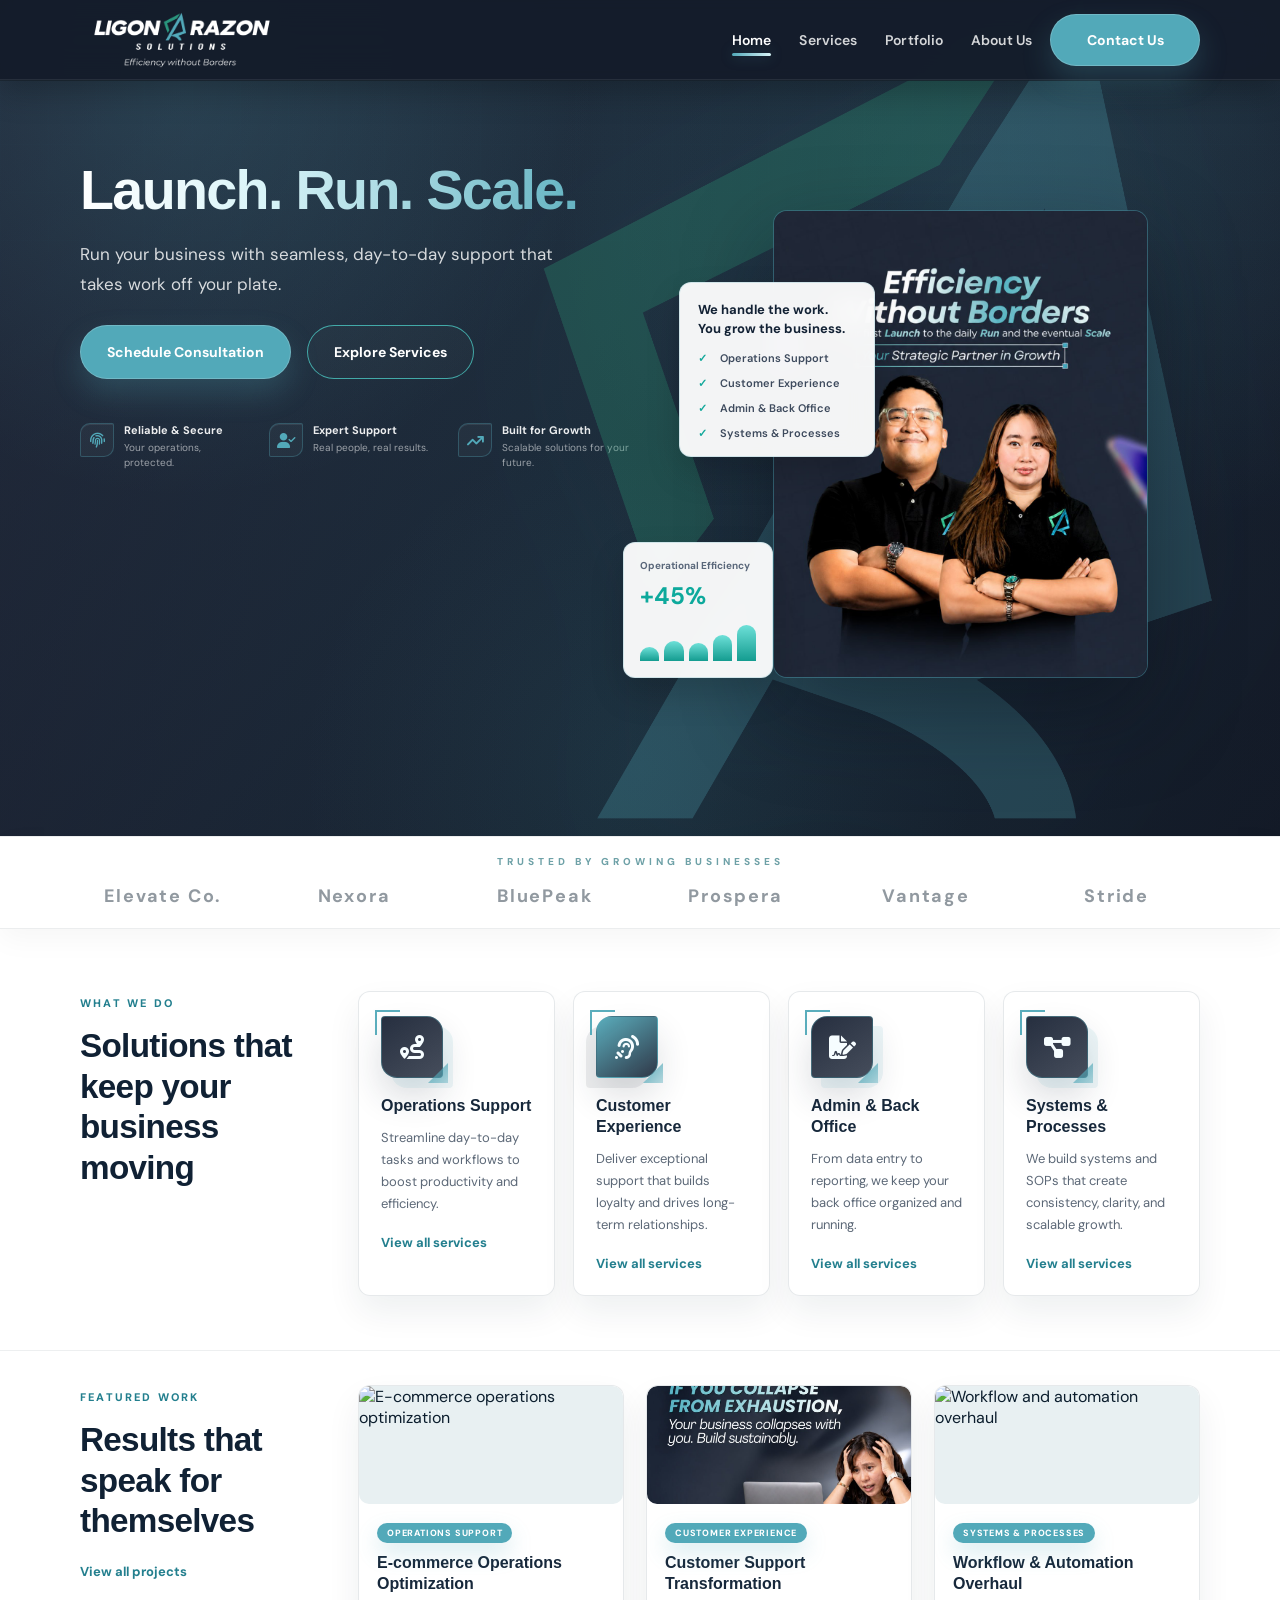
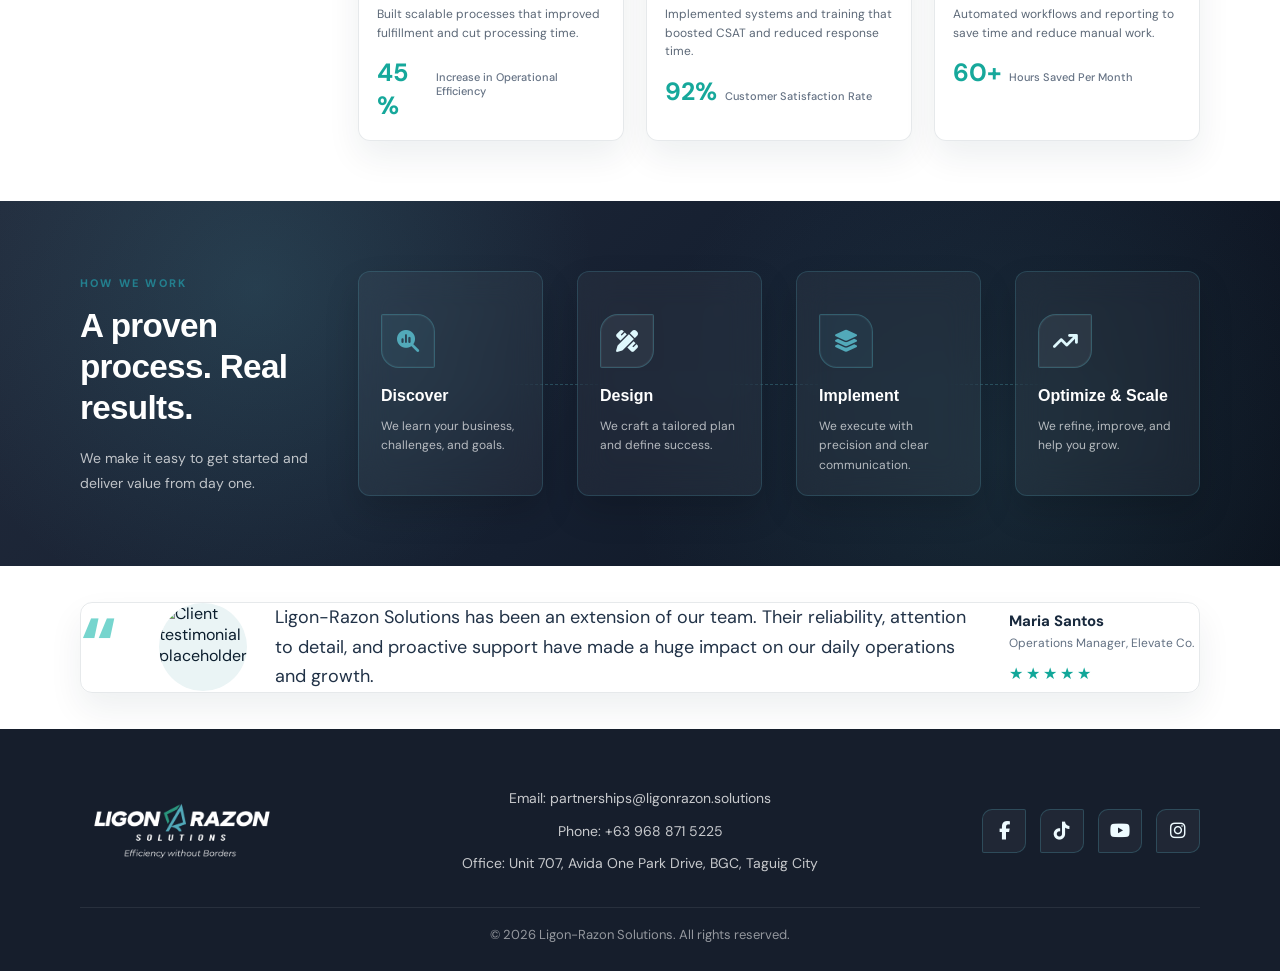
==== commit bb93ff0f: "Add files via upload" ====
--- a/index.html
+++ b/index.html
@@ -12,7 +12,10 @@
   <link rel="preconnect" href="https://fonts.googleapis.com">
   <link rel="preconnect" href="https://fonts.gstatic.com" crossorigin>
   <link rel="stylesheet" href="style.css">
-  <link href="https://fonts.googleapis.com/css2?family=Poppins:wght@300;400;500;600;700&display=swap" rel="stylesheet">
+  <link rel="preconnect" href="https://api.fontshare.com">
+<link rel="preconnect" href="https://cdn.fontshare.com" crossorigin>
+<link href="https://api.fontshare.com/v2/css?f[]=satoshi@400,500,600,700,800,900&display=swap" rel="stylesheet">
+<link href="https://fonts.googleapis.com/css2?family=DM+Sans:wght@300;400;500;600;700;800&display=swap" rel="stylesheet">
   <link rel="stylesheet" href="https://cdnjs.cloudflare.com/ajax/libs/font-awesome/6.4.0/css/all.min.css">
 </head>
 <body class="home-white-theme home-redesign">
@@ -151,28 +154,28 @@
             <div class="lrs-card-icon"><i class="fas fa-route"></i></div>
             <h3>Operations Support</h3>
             <p>Streamline day-to-day tasks and workflows to boost productivity and efficiency.</p>
-            <a href="services.html">Learn more →</a>
+            <a href="services.html">View all services</a>
           </article>
 
           <article class="lrs-solution-card fade-up">
             <div class="lrs-card-icon"><i class="fas fa-ear-listen"></i></div>
             <h3>Customer Experience</h3>
             <p>Deliver exceptional support that builds loyalty and drives long-term relationships.</p>
-            <a href="services.html">Learn more →</a>
+            <a href="services.html">View all services</a>
           </article>
 
           <article class="lrs-solution-card fade-up">
             <div class="lrs-card-icon"><i class="fas fa-file-signature"></i></div>
             <h3>Admin &amp; Back Office</h3>
             <p>From data entry to reporting, we keep your back office organized and running.</p>
-            <a href="services.html">Learn more →</a>
+            <a href="services.html">View all services</a>
           </article>
 
           <article class="lrs-solution-card fade-up">
             <div class="lrs-card-icon"><i class="fas fa-diagram-project"></i></div>
             <h3>Systems &amp; Processes</h3>
             <p>We build systems and SOPs that create consistency, clarity, and scalable growth.</p>
-            <a href="services.html">Learn more →</a>
+            <a href="services.html">View all services</a>
           </article>
         </div>
       </div>
@@ -183,7 +186,7 @@
         <div class="lrs-section-copy fade-up">
           <span class="lrs-kicker">Featured work</span>
           <h2>Results that speak for themselves</h2>
-          <a class="lrs-text-link" href="portfolio.html">View all projects →</a>
+          <a class="lrs-text-link" href="portfolio.html">View all projects</a>
         </div>
 
         <div class="lrs-work-grid">
--- a/style.css
+++ b/style.css
@@ -23,13 +23,17 @@
 
   --container: 1240px;
   --transition: 0.32s ease;
-}
+
+  --font-heading: 'Satoshi', sans-serif;
+  --font-body: 'DM Sans', sans-serif;
+}
+
 
 * {
   margin: 0;
   padding: 0;
   box-sizing: border-box;
-  font-family: 'Poppins', sans-serif;
+  font-family: var(--font-body);
 }
 
 html {
@@ -75,6 +79,35 @@
 input,
 textarea {
   font: inherit;
+}
+
+/* Website font system: Satoshi for headings, DM Sans for body */
+h1,
+h2,
+h3,
+h4,
+h5,
+h6,
+h1 span,
+h2 span,
+h3 span,
+h4 span,
+h5 span,
+h6 span {
+  font-family: var(--font-heading);
+}
+
+p,
+a,
+li,
+span,
+small,
+strong,
+label,
+button,
+input,
+textarea {
+  font-family: var(--font-body);
 }
 
 .page-shell {
@@ -6599,3 +6632,6637 @@
 body.home-redesign .lrs-primary-btn span {
   display: none !important;
 }
+
+
+/* =========================================================
+   ABOUT PAGE REDESIGN
+   - Homepage-aligned light/glass layout.
+   - Scoped to about-redesign-page only.
+========================================================= */
+.about-redesign-page {
+  background:
+    radial-gradient(circle at 84% 12%, rgba(82, 169, 185, 0.16), transparent 28%),
+    radial-gradient(circle at 16% 32%, rgba(82, 169, 185, 0.08), transparent 26%),
+    linear-gradient(180deg, #f8fcfd 0%, #f4f9fb 44%, #f8fcfd 100%);
+}
+
+.about-redesign-page::before,
+.about-redesign-page::after {
+  display: none;
+}
+
+.about-hero-redesign {
+  position: relative;
+  overflow: hidden;
+  padding: 132px 0 90px;
+}
+
+.about-hero-redesign::before {
+  content: "";
+  position: absolute;
+  inset: 0;
+  background:
+    linear-gradient(135deg, rgba(255,255,255,0.92) 0%, rgba(245,250,252,0.72) 45%, rgba(82,169,185,0.10) 100%),
+    repeating-linear-gradient(135deg, transparent 0 32px, rgba(82,169,185,0.045) 32px 33px);
+  pointer-events: none;
+}
+
+.about-hero-layout {
+  position: relative;
+  z-index: 2;
+  display: grid;
+  grid-template-columns: minmax(0, 1fr) minmax(300px, 0.8fr);
+  gap: clamp(32px, 5vw, 76px);
+  align-items: center;
+  min-height: 300px;
+  margin-bottom: 34px;
+}
+
+.about-hero-copy {
+  max-width: 760px;
+}
+
+.about-pill {
+  display: inline-flex;
+  align-items: center;
+  min-height: 34px;
+  padding: 0 18px;
+  margin-bottom: 22px;
+  border-radius: 999px;
+  color: #277f8c;
+  background: rgba(255, 255, 255, 0.78);
+  border: 1px solid rgba(82, 169, 185, 0.18);
+  box-shadow: 0 12px 28px rgba(34, 43, 60, 0.05);
+  font-size: 12px;
+  font-weight: 800;
+  letter-spacing: 2.4px;
+  text-transform: uppercase;
+}
+
+.about-hero-copy h1 {
+  max-width: 720px;
+  font-size: clamp(40px, 5vw, 64px);
+  line-height: 1.08;
+  letter-spacing: -1.8px;
+  color: #111827;
+  margin-bottom: 20px;
+}
+
+.about-hero-copy h1 span {
+  color: #2f9eaa;
+}
+
+.about-hero-copy p {
+  max-width: 650px;
+  color: #475569;
+  font-size: 17px;
+  line-height: 1.85;
+  margin-bottom: 26px;
+}
+
+.about-hero-btn,
+.about-cta-btn {
+  display: inline-flex;
+  align-items: center;
+  justify-content: center;
+  min-height: 48px;
+  padding: 0 24px;
+  border-radius: 999px;
+  text-decoration: none;
+  color: #ffffff;
+  background: #2e8ea0;
+  border: 1px solid rgba(82, 169, 185, 0.35);
+  box-shadow: 0 16px 30px rgba(82, 169, 185, 0.22);
+  font-size: 14px;
+  font-weight: 700;
+  transition: transform 0.28s ease, box-shadow 0.28s ease, background 0.28s ease;
+}
+
+.about-hero-btn::after,
+.about-cta-btn::after {
+  content: "→";
+  margin-left: 12px;
+  font-size: 16px;
+  line-height: 1;
+}
+
+.about-hero-btn:hover,
+.about-cta-btn:hover {
+  transform: translateY(-2px);
+  background: #327f93;
+  box-shadow: 0 18px 36px rgba(82, 169, 185, 0.28);
+}
+
+.about-hero-art {
+  position: relative;
+  min-height: 300px;
+}
+
+.about-art-line {
+  position: absolute;
+  inset: 0;
+  border-radius: 42px;
+  background:
+    radial-gradient(circle at 20% 44%, rgba(82,169,185,0.22) 0 2px, transparent 3px);
+  background-size: 18px 18px;
+  mask-image: linear-gradient(90deg, transparent 0%, black 34%, black 76%, transparent 100%);
+  opacity: 0.7;
+}
+
+.about-art-orb {
+  position: absolute;
+  border-radius: 50%;
+  background: linear-gradient(135deg, rgba(82,169,185,0.26), rgba(255,255,255,0.42));
+  border: 1px solid rgba(82,169,185,0.18);
+  box-shadow:
+    0 24px 60px rgba(34, 43, 60, 0.10),
+    inset 0 1px 0 rgba(255,255,255,0.68);
+  backdrop-filter: blur(14px);
+  -webkit-backdrop-filter: blur(14px);
+}
+
+.about-art-orb-large {
+  width: min(260px, 58vw);
+  height: min(260px, 58vw);
+  right: 0;
+  top: 0;
+}
+
+.about-art-orb-mid {
+  width: 158px;
+  height: 158px;
+  right: 184px;
+  top: 84px;
+  display: grid;
+  place-items: center;
+  background: #3198a6;
+  opacity: 0.92;
+}
+
+.about-art-orb-mid span {
+  width: 18px;
+  height: 18px;
+  display: inline-block;
+  position: relative;
+  margin: 0 2px;
+  border-radius: 50%;
+  background: rgba(255,255,255,0.92);
+}
+
+.about-art-orb-mid span::after {
+  content: "";
+  position: absolute;
+  left: 50%;
+  bottom: -16px;
+  width: 28px;
+  height: 16px;
+  border-radius: 16px 16px 4px 4px;
+  transform: translateX(-50%);
+  background: rgba(255,255,255,0.72);
+}
+
+.about-art-orb-small {
+  width: 108px;
+  height: 108px;
+  right: 136px;
+  top: 176px;
+  background: linear-gradient(135deg, rgba(255,255,255,0.92), rgba(226,243,247,0.78));
+}
+
+.about-art-logo {
+  position: absolute;
+  width: min(220px, 48%);
+  right: 58px;
+  top: 96px;
+  opacity: 0.18;
+  filter: drop-shadow(0 20px 40px rgba(34, 43, 60, 0.12));
+}
+
+.about-art-logo img {
+  width: 100%;
+  height: auto;
+}
+
+.about-overview-grid {
+  position: relative;
+  z-index: 2;
+  display: grid;
+  grid-template-columns: minmax(0, 1.35fr) minmax(310px, 1fr);
+  gap: 24px;
+}
+
+.about-side-stack {
+  display: grid;
+  gap: 24px;
+}
+
+.about-glass-panel {
+  position: relative;
+  overflow: hidden;
+  background: rgba(255,255,255,0.78);
+  border: 1px solid rgba(82, 169, 185, 0.14);
+  box-shadow: 0 18px 44px rgba(34, 43, 60, 0.08);
+  backdrop-filter: blur(18px);
+  -webkit-backdrop-filter: blur(18px);
+}
+
+.about-glass-panel::before {
+  content: "";
+  position: absolute;
+  inset: 0;
+  background: linear-gradient(135deg, rgba(82,169,185,0.045), transparent 44%);
+  pointer-events: none;
+}
+
+.about-story-card,
+.about-mini-card,
+.about-stat-card,
+.about-founder-card,
+.about-team-card,
+.about-hipaa-card {
+  border-radius: 14px;
+}
+
+.about-story-card {
+  padding: clamp(28px, 4vw, 44px);
+}
+
+.about-story-card h2,
+.about-mini-card h2,
+.about-hipaa-content h2 {
+  position: relative;
+  z-index: 1;
+  color: #111827;
+  font-size: clamp(24px, 2vw, 30px);
+  line-height: 1.2;
+  margin: 0 0 18px;
+}
+
+.about-section-line {
+  display: block;
+  width: 34px;
+  height: 3px;
+  margin: 0 0 16px;
+  background: #52a9b9;
+  border-radius: 999px;
+}
+
+.about-story-card p,
+.about-mini-card p,
+.about-founder-copy p,
+.about-hipaa-content p,
+.about-cta-band p {
+  position: relative;
+  z-index: 1;
+  color: #435163;
+  font-size: 14px;
+  line-height: 1.82;
+}
+
+.about-story-card p + p,
+.about-mini-card p + p {
+  margin-top: 18px;
+}
+
+.about-mini-card {
+  display: grid;
+  grid-template-columns: 54px 1fr;
+  gap: 18px;
+  padding: 28px;
+}
+
+.about-custom-icon,
+.about-stat-mark,
+.about-cta-icon,
+.about-shield-mark {
+  position: relative;
+  display: inline-flex;
+  flex-shrink: 0;
+  background: rgba(82, 169, 185, 0.10);
+  border: 1px solid rgba(82, 169, 185, 0.16);
+}
+
+.about-custom-icon {
+  width: 48px;
+  height: 48px;
+  border-radius: 50%;
+}
+
+.about-icon-target::before,
+.about-icon-target::after {
+  content: "";
+  position: absolute;
+  border-radius: 50%;
+  inset: 13px;
+  border: 3px solid #2e8ea0;
+}
+
+.about-icon-target::after {
+  inset: 21px;
+  background: #52a9b9;
+}
+
+.about-icon-target span {
+  position: absolute;
+  left: 50%;
+  top: 7px;
+  width: 3px;
+  height: 34px;
+  transform: translateX(-50%);
+  background: #52a9b9;
+  border-radius: 999px;
+}
+
+.about-icon-eye::before {
+  content: "";
+  position: absolute;
+  left: 10px;
+  right: 10px;
+  top: 17px;
+  height: 14px;
+  border: 3px solid #2e8ea0;
+  border-radius: 50% / 70%;
+}
+
+.about-icon-eye span {
+  position: absolute;
+  left: 20px;
+  top: 20px;
+  width: 8px;
+  height: 8px;
+  background: #52a9b9;
+  border-radius: 50%;
+}
+
+.about-stats-row {
+  position: relative;
+  z-index: 2;
+  display: grid;
+  grid-template-columns: repeat(3, minmax(0, 1fr));
+  gap: 18px;
+  margin: 24px 0 26px;
+}
+
+.about-stat-card {
+  display: grid;
+  grid-template-columns: 58px 1fr;
+  gap: 18px;
+  align-items: center;
+  padding: 18px 24px;
+}
+
+.about-stat-card strong {
+  display: block;
+  color: #2e8ea0;
+  font-size: 30px;
+  line-height: 1;
+  margin-bottom: 8px;
+}
+
+.about-stat-card h3 {
+  color: #111827;
+  font-size: 14px;
+  line-height: 1.3;
+  margin-bottom: 7px;
+}
+
+.about-stat-card p {
+  color: #536174;
+  font-size: 12px;
+  line-height: 1.5;
+}
+
+.about-stat-mark {
+  width: 54px;
+  height: 54px;
+  border-radius: 18px;
+}
+
+.about-mark-calendar::before {
+  content: "";
+  position: absolute;
+  left: 13px;
+  top: 15px;
+  width: 28px;
+  height: 25px;
+  border: 3px solid #2e8ea0;
+  border-radius: 5px;
+}
+
+.about-mark-calendar::after {
+  content: "";
+  position: absolute;
+  left: 18px;
+  top: 11px;
+  width: 18px;
+  height: 7px;
+  border-left: 3px solid #52a9b9;
+  border-right: 3px solid #52a9b9;
+}
+
+.about-mark-globe::before {
+  content: "";
+  position: absolute;
+  inset: 12px;
+  border: 3px solid #2e8ea0;
+  border-radius: 50%;
+}
+
+.about-mark-globe::after {
+  content: "";
+  position: absolute;
+  left: 26px;
+  top: 11px;
+  width: 3px;
+  height: 32px;
+  background: #52a9b9;
+  box-shadow: -10px 15px 0 -1px #52a9b9, 10px 15px 0 -1px #52a9b9;
+}
+
+.about-mark-people::before,
+.about-mark-people::after {
+  content: "";
+  position: absolute;
+  border-radius: 50%;
+  background: #2e8ea0;
+}
+
+.about-mark-people::before {
+  width: 16px;
+  height: 16px;
+  left: 14px;
+  top: 14px;
+  box-shadow: 17px 4px 0 -2px #52a9b9;
+}
+
+.about-mark-people::after {
+  left: 11px;
+  bottom: 13px;
+  width: 34px;
+  height: 15px;
+  border-radius: 18px 18px 6px 6px;
+  background: transparent;
+  border: 3px solid #2e8ea0;
+}
+
+.about-section-title {
+  position: relative;
+  z-index: 2;
+  text-align: center;
+  margin: 24px auto 22px;
+}
+
+.about-section-title h2 {
+  color: #111827;
+  font-size: clamp(26px, 3vw, 34px);
+  line-height: 1.15;
+  margin-bottom: 8px;
+}
+
+.about-section-title p {
+  color: #536174;
+  font-size: 14px;
+}
+
+.about-founders-row {
+  position: relative;
+  z-index: 2;
+  display: grid;
+  grid-template-columns: repeat(2, minmax(0, 1fr));
+  gap: 22px;
+  margin-bottom: 24px;
+}
+
+.about-founder-card {
+  display: grid;
+  grid-template-columns: minmax(160px, 0.92fr) 1fr;
+  gap: 24px;
+  padding: 16px;
+  align-items: center;
+}
+
+.about-founder-photo {
+  overflow: hidden;
+  border-radius: 10px;
+  background: #eef5f7;
+  aspect-ratio: 1 / 1.1;
+}
+
+.about-founder-photo img {
+  width: 100%;
+  height: 100%;
+  object-fit: cover;
+}
+
+.about-founder-copy h3 {
+  color: #111827;
+  font-size: clamp(20px, 2vw, 26px);
+  line-height: 1.2;
+  margin-bottom: 8px;
+}
+
+.about-role {
+  color: #2e8ea0 !important;
+  font-weight: 700;
+  margin-bottom: 14px;
+}
+
+.about-social-pills {
+  display: flex;
+  gap: 10px;
+  margin-top: 18px;
+}
+
+.about-social-pills span {
+  width: 30px;
+  height: 30px;
+  display: inline-flex;
+  align-items: center;
+  justify-content: center;
+  border-radius: 50%;
+  color: #222b3c;
+  background: rgba(255,255,255,0.82);
+  border: 1px solid rgba(82,169,185,0.16);
+  box-shadow: 0 8px 18px rgba(34,43,60,0.08);
+  font-size: 12px;
+  font-weight: 800;
+  letter-spacing: -0.4px;
+}
+
+.about-team-title {
+  margin-top: 8px;
+}
+
+.about-team-grid {
+  position: relative;
+  z-index: 2;
+  display: grid;
+  grid-template-columns: repeat(4, minmax(0, 1fr));
+  gap: 14px;
+  margin-bottom: 24px;
+}
+
+.about-team-card {
+  display: grid;
+  grid-template-columns: 58px 1fr;
+  gap: 14px;
+  align-items: center;
+  min-height: 84px;
+  padding: 14px;
+  background: rgba(255,255,255,0.78);
+  border: 1px solid rgba(82, 169, 185, 0.13);
+  box-shadow: 0 14px 32px rgba(34, 43, 60, 0.07);
+  backdrop-filter: blur(16px);
+  -webkit-backdrop-filter: blur(16px);
+}
+
+.about-team-photo {
+  width: 58px;
+  height: 58px;
+  border-radius: 12px;
+  overflow: hidden;
+  background: #eef5f7;
+}
+
+.about-team-photo img {
+  width: 100%;
+  height: 100%;
+  object-fit: cover;
+}
+
+.about-team-info h3 {
+  color: #111827;
+  font-size: 13px;
+  line-height: 1.25;
+  margin-bottom: 7px;
+}
+
+.about-team-info p {
+  color: #2e8ea0;
+  font-size: 12px;
+  line-height: 1.3;
+  font-weight: 700;
+}
+
+.about-hipaa-card {
+  position: relative;
+  z-index: 2;
+  display: grid;
+  grid-template-columns: 250px 1fr;
+  gap: 30px;
+  align-items: center;
+  padding: 24px;
+  margin-bottom: 24px;
+}
+
+.about-hipaa-logo {
+  display: flex;
+  align-items: center;
+  justify-content: center;
+  min-height: 145px;
+  border-right: 1px solid rgba(82, 169, 185, 0.16);
+  padding-right: 26px;
+}
+
+.about-hipaa-logo img {
+  max-width: 210px;
+  max-height: 120px;
+  object-fit: contain;
+}
+
+.about-hipaa-title {
+  display: flex;
+  align-items: center;
+  gap: 12px;
+  margin-bottom: 12px;
+}
+
+.about-hipaa-title h2 {
+  margin: 0;
+}
+
+.about-shield-mark {
+  width: 28px;
+  height: 32px;
+  border-radius: 14px 14px 18px 18px;
+  background: #2e8ea0;
+  border: none;
+  clip-path: polygon(50% 0, 92% 14%, 84% 72%, 50% 100%, 16% 72%, 8% 14%);
+}
+
+.about-shield-mark::after {
+  content: "";
+  position: absolute;
+  left: 8px;
+  top: 9px;
+  width: 12px;
+  height: 7px;
+  border-left: 3px solid #ffffff;
+  border-bottom: 3px solid #ffffff;
+  transform: rotate(-45deg);
+}
+
+.about-cta-band {
+  position: relative;
+  z-index: 2;
+  display: grid;
+  grid-template-columns: 92px 1fr auto;
+  gap: 24px;
+  align-items: center;
+  padding: 32px 38px;
+  overflow: hidden;
+  border-radius: 14px;
+  color: #ffffff;
+  background:
+    radial-gradient(circle at 8% 50%, rgba(255,255,255,0.16), transparent 20%),
+    radial-gradient(circle at 100% 12%, rgba(255,255,255,0.10), transparent 28%),
+    linear-gradient(135deg, #247f91 0%, #1f8794 46%, #222b3c 100%);
+  box-shadow: 0 20px 44px rgba(34,43,60,0.15);
+}
+
+.about-cta-band::before {
+  content: "";
+  position: absolute;
+  inset: 0;
+  background:
+    radial-gradient(circle at 5% 18%, rgba(255,255,255,0.16) 0 2px, transparent 3px);
+  background-size: 16px 16px;
+  opacity: 0.22;
+  pointer-events: none;
+}
+
+.about-cta-icon {
+  width: 70px;
+  height: 70px;
+  border-radius: 50%;
+  background: rgba(255,255,255,0.16);
+  border: 1px solid rgba(255,255,255,0.18);
+}
+
+.about-cta-icon::before {
+  content: "";
+  position: absolute;
+  left: 25px;
+  top: 17px;
+  width: 20px;
+  height: 20px;
+  border-radius: 50%;
+  background: #ffffff;
+}
+
+.about-cta-icon::after {
+  content: "";
+  position: absolute;
+  left: 18px;
+  bottom: 16px;
+  width: 34px;
+  height: 18px;
+  border-radius: 18px 18px 8px 8px;
+  background: rgba(255,255,255,0.76);
+}
+
+.about-cta-band h2 {
+  position: relative;
+  z-index: 1;
+  font-size: clamp(22px, 2.4vw, 30px);
+  line-height: 1.2;
+  margin-bottom: 8px;
+}
+
+.about-cta-band p {
+  color: rgba(255,255,255,0.84);
+  max-width: 760px;
+}
+
+.about-cta-btn {
+  position: relative;
+  z-index: 1;
+  background: #ffffff;
+  color: #247f91;
+  box-shadow: 0 12px 28px rgba(0,0,0,0.12);
+  white-space: nowrap;
+}
+
+.about-cta-btn:hover {
+  background: #f4fbfc;
+  color: #222b3c;
+}
+
+@media (max-width: 1100px) {
+  .about-hero-layout,
+  .about-overview-grid,
+  .about-founders-row {
+    grid-template-columns: 1fr;
+  }
+
+  .about-hero-art {
+    min-height: 260px;
+    max-width: 560px;
+    margin: 0 auto;
+    width: 100%;
+  }
+
+  .about-art-orb-large {
+    right: 12%;
+  }
+
+  .about-art-orb-mid {
+    right: 42%;
+  }
+
+  .about-art-orb-small {
+    right: 30%;
+  }
+
+  .about-team-grid {
+    grid-template-columns: repeat(3, minmax(0, 1fr));
+  }
+
+  .about-hipaa-card {
+    grid-template-columns: 190px 1fr;
+  }
+}
+
+@media (max-width: 800px) {
+  .about-hero-redesign {
+    padding: 112px 0 76px;
+  }
+
+  .about-stats-row,
+  .about-team-grid {
+    grid-template-columns: repeat(2, minmax(0, 1fr));
+  }
+
+  .about-founder-card {
+    grid-template-columns: 1fr;
+  }
+
+  .about-founder-photo {
+    max-height: 340px;
+  }
+
+  .about-hipaa-card {
+    grid-template-columns: 1fr;
+  }
+
+  .about-hipaa-logo {
+    border-right: 0;
+    border-bottom: 1px solid rgba(82, 169, 185, 0.16);
+    padding: 0 0 22px;
+  }
+
+  .about-cta-band {
+    grid-template-columns: 1fr;
+    text-align: left;
+  }
+
+  .about-cta-btn {
+    justify-self: start;
+  }
+}
+
+@media (max-width: 560px) {
+  .about-hero-redesign {
+    padding: 104px 0 68px;
+  }
+
+  .about-hero-copy h1 {
+    font-size: clamp(34px, 10vw, 44px);
+  }
+
+  .about-overview-grid {
+    gap: 18px;
+  }
+
+  .about-side-stack {
+    gap: 18px;
+  }
+
+  .about-story-card,
+  .about-mini-card {
+    padding: 22px;
+  }
+
+  .about-mini-card,
+  .about-stat-card,
+  .about-team-card {
+    grid-template-columns: 1fr;
+  }
+
+  .about-stats-row,
+  .about-team-grid {
+    grid-template-columns: 1fr;
+  }
+
+  .about-team-card {
+    display: flex;
+  }
+
+  .about-cta-band {
+    padding: 28px 22px;
+  }
+
+  .about-cta-btn {
+    width: 100%;
+  }
+
+  .about-art-orb-large {
+    width: 210px;
+    height: 210px;
+    right: 0;
+  }
+
+  .about-art-orb-mid {
+    width: 128px;
+    height: 128px;
+    right: 42%;
+  }
+
+  .about-art-orb-small {
+    width: 92px;
+    height: 92px;
+    right: 23%;
+  }
+}
+
+/* =========================================================
+   ABOUT PAGE REFINEMENTS
+   - Places the favicon logo cleanly inside the large upper-right circle.
+   - Fixes the small people mark so the two figures sit beside each other.
+   - Matches About page accent styles with the homepage brand direction.
+   - Removes founder social pills and button arrows.
+   - Makes team member cards larger.
+========================================================= */
+.about-redesign-page {
+  --about-navy: #222b3c;
+  --about-teal: #52a9b9;
+  --about-teal-soft: rgba(82, 169, 185, 0.14);
+  --about-line: rgba(82, 169, 185, 0.22);
+}
+
+.about-hero-copy h1 span,
+.about-role,
+.about-team-info p,
+.about-stat-card strong {
+  color: var(--about-teal) !important;
+}
+
+.about-pill {
+  color: #3f8f9e !important;
+  border-color: rgba(82, 169, 185, 0.20) !important;
+}
+
+.about-section-line {
+  background: var(--about-teal) !important;
+}
+
+.about-hero-btn,
+.about-cta-btn {
+  background: var(--about-teal) !important;
+  color: #ffffff !important;
+  border: 1px solid rgba(82, 169, 185, 0.38) !important;
+  box-shadow: 0 14px 28px rgba(34, 43, 60, 0.12) !important;
+}
+
+.about-hero-btn::after,
+.about-cta-btn::after {
+  display: none !important;
+  content: none !important;
+}
+
+.about-hero-btn:hover,
+.about-cta-btn:hover {
+  background: #478f9e !important;
+  color: #ffffff !important;
+  box-shadow: 0 18px 34px rgba(34, 43, 60, 0.16) !important;
+}
+
+.about-hero-art {
+  isolation: isolate;
+}
+
+.about-art-orb {
+  border-color: rgba(82, 169, 185, 0.22) !important;
+}
+
+.about-art-orb-large {
+  width: clamp(240px, 25vw, 310px) !important;
+  height: clamp(240px, 25vw, 310px) !important;
+  right: 0 !important;
+  top: 0 !important;
+  z-index: 1;
+  background:
+    radial-gradient(circle at 68% 66%, rgba(34, 43, 60, 0.08), transparent 42%),
+    linear-gradient(135deg, rgba(82, 169, 185, 0.36), rgba(255, 255, 255, 0.52)) !important;
+}
+
+.about-art-logo {
+  width: clamp(145px, 16vw, 205px) !important;
+  right: clamp(42px, 4.4vw, 58px) !important;
+  top: clamp(42px, 4.4vw, 58px) !important;
+  opacity: 0.58 !important;
+  z-index: 4 !important;
+  filter: drop-shadow(0 20px 38px rgba(34, 43, 60, 0.16)) !important;
+}
+
+.about-art-logo img {
+  width: 100% !important;
+  height: auto !important;
+}
+
+.about-art-orb-mid {
+  display: flex !important;
+  align-items: center !important;
+  justify-content: center !important;
+  gap: 16px !important;
+  background: var(--about-teal) !important;
+  z-index: 3;
+}
+
+.about-art-orb-mid span {
+  flex: 0 0 auto !important;
+  margin: 0 !important;
+  width: 17px !important;
+  height: 17px !important;
+  background: rgba(255, 255, 255, 0.94) !important;
+}
+
+.about-art-orb-mid span::after {
+  width: 26px !important;
+  height: 15px !important;
+  bottom: -15px !important;
+  background: rgba(255, 255, 255, 0.76) !important;
+}
+
+.about-art-orb-small {
+  z-index: 2;
+}
+
+.about-custom-icon,
+.about-stat-mark,
+.about-shield-mark {
+  background: rgba(82, 169, 185, 0.10) !important;
+  border: 1px solid rgba(82, 169, 185, 0.20) !important;
+  box-shadow: inset 0 1px 0 rgba(255,255,255,0.64), 0 10px 22px rgba(34,43,60,0.06) !important;
+}
+
+.about-icon-target::before,
+.about-icon-eye::before,
+.about-mark-calendar::before,
+.about-mark-globe::before,
+.about-mark-people::after {
+  border-color: var(--about-navy) !important;
+}
+
+.about-icon-target::after,
+.about-icon-target span,
+.about-icon-eye span,
+.about-mark-calendar::after,
+.about-mark-globe::after,
+.about-mark-people::before {
+  background: var(--about-teal) !important;
+}
+
+.about-mark-calendar::after {
+  border-left-color: var(--about-teal) !important;
+  border-right-color: var(--about-teal) !important;
+}
+
+.about-mark-people::before {
+  box-shadow: 17px 4px 0 -2px var(--about-navy) !important;
+}
+
+.about-shield-mark {
+  background: var(--about-teal) !important;
+  border: none !important;
+}
+
+.about-social-pills {
+  display: none !important;
+}
+
+.about-team-grid {
+  grid-template-columns: repeat(4, minmax(0, 1fr)) !important;
+  gap: 18px !important;
+}
+
+.about-team-card {
+  grid-template-columns: 108px 1fr !important;
+  gap: 22px !important;
+  min-height: 148px !important;
+  padding: 20px !important;
+  border-color: rgba(82, 169, 185, 0.16) !important;
+  box-shadow: 0 18px 38px rgba(34, 43, 60, 0.08) !important;
+}
+
+.about-team-photo {
+  width: 108px !important;
+  height: 108px !important;
+  border-radius: 14px !important;
+}
+
+.about-team-info h3 {
+  font-size: 15px !important;
+  margin-bottom: 10px !important;
+}
+
+.about-team-info p {
+  font-size: 14px !important;
+}
+
+.about-cta-band {
+  color: #ffffff !important;
+  background:
+    radial-gradient(circle at 12% 48%, rgba(82, 169, 185, 0.24), transparent 28%),
+    radial-gradient(circle at 92% 18%, rgba(82, 169, 185, 0.14), transparent 26%),
+    linear-gradient(135deg, #222b3c 0%, #1a2333 48%, #111827 100%) !important;
+  border: 1px solid rgba(82, 169, 185, 0.20) !important;
+  box-shadow: 0 22px 46px rgba(34, 43, 60, 0.20) !important;
+}
+
+.about-cta-band::before {
+  background:
+    radial-gradient(circle at 5% 18%, rgba(82, 169, 185, 0.20) 0 2px, transparent 3px) !important;
+  opacity: 0.32 !important;
+}
+
+.about-cta-icon {
+  width: 72px !important;
+  height: 72px !important;
+  border-radius: 24px !important;
+  background: rgba(82, 169, 185, 0.14) !important;
+  border: 1px solid rgba(82, 169, 185, 0.28) !important;
+}
+
+.about-cta-icon::before {
+  content: "" !important;
+  position: absolute !important;
+  left: 17px !important;
+  right: 17px !important;
+  top: 34px !important;
+  height: 3px !important;
+  border-radius: 999px !important;
+  background: rgba(255,255,255,0.84) !important;
+}
+
+.about-cta-icon::after {
+  content: "" !important;
+  position: absolute !important;
+  left: 15px !important;
+  top: 27px !important;
+  width: 14px !important;
+  height: 14px !important;
+  border-radius: 50% !important;
+  background: #ffffff !important;
+  box-shadow: 21px -11px 0 0 rgba(255,255,255,0.88), 42px 8px 0 0 rgba(255,255,255,0.70) !important;
+}
+
+.about-cta-btn {
+  background: #ffffff !important;
+  color: #222b3c !important;
+  border-color: rgba(255,255,255,0.28) !important;
+}
+
+.about-cta-btn:hover {
+  background: #edf8fa !important;
+  color: #222b3c !important;
+}
+
+@media (max-width: 1100px) {
+  .about-art-logo {
+    right: clamp(34px, 5vw, 52px) !important;
+    top: clamp(34px, 5vw, 52px) !important;
+  }
+
+  .about-team-grid {
+    grid-template-columns: repeat(2, minmax(0, 1fr)) !important;
+  }
+}
+
+@media (max-width: 700px) {
+  .about-art-logo {
+    width: 145px !important;
+    right: 38px !important;
+    top: 38px !important;
+  }
+
+  .about-art-orb-mid {
+    gap: 12px !important;
+  }
+
+  .about-team-grid {
+    grid-template-columns: 1fr !important;
+  }
+
+  .about-team-card {
+    grid-template-columns: 96px 1fr !important;
+    min-height: 132px !important;
+    padding: 18px !important;
+  }
+
+  .about-team-photo {
+    width: 96px !important;
+    height: 96px !important;
+  }
+}
+
+@media (max-width: 520px) {
+  .about-team-card {
+    grid-template-columns: 88px 1fr !important;
+    gap: 18px !important;
+  }
+
+  .about-team-photo {
+    width: 88px !important;
+    height: 88px !important;
+  }
+}
+
+/* =========================================================
+   ABOUT HERO ART + ICON CLEANUP FIX
+   - Centers favicon logo inside the large top-right circle.
+   - Centers the two people marks inside their assigned circle.
+   - Moves the smallest circle to the bottom of the large circle with a 50% overlap.
+   - Removes layout space for Mission/Vision/HIPAA title icons.
+========================================================= */
+.about-hero-art {
+  --about-orb-large-size: clamp(240px, 25vw, 310px);
+  --about-logo-size: clamp(118px, 12vw, 160px);
+  --about-orb-small-size: clamp(96px, 9vw, 116px);
+}
+
+.about-art-orb-large {
+  width: var(--about-orb-large-size) !important;
+  height: var(--about-orb-large-size) !important;
+  right: 0 !important;
+  top: 0 !important;
+}
+
+.about-art-logo {
+  width: var(--about-logo-size) !important;
+  height: var(--about-logo-size) !important;
+  right: calc((var(--about-orb-large-size) - var(--about-logo-size)) / 2) !important;
+  top: calc((var(--about-orb-large-size) - var(--about-logo-size)) / 2) !important;
+  display: grid !important;
+  place-items: center !important;
+  opacity: 0.66 !important;
+  z-index: 4 !important;
+}
+
+.about-art-logo img {
+  width: 100% !important;
+  height: 100% !important;
+  object-fit: contain !important;
+}
+
+.about-art-orb-mid {
+  display: flex !important;
+  align-items: center !important;
+  justify-content: center !important;
+  gap: 24px !important;
+  padding: 0 !important;
+}
+
+.about-art-orb-mid span {
+  position: relative !important;
+  flex: 0 0 auto !important;
+  display: block !important;
+  margin: 0 !important;
+  transform: translateY(-8px) !important;
+}
+
+.about-art-orb-mid span::after {
+  left: 50% !important;
+  transform: translateX(-50%) !important;
+}
+
+.about-art-orb-small {
+  width: var(--about-orb-small-size) !important;
+  height: var(--about-orb-small-size) !important;
+  right: calc(var(--about-orb-large-size) * 0.18) !important;
+  top: calc(var(--about-orb-large-size) - (var(--about-orb-small-size) / 2)) !important;
+  z-index: 2 !important;
+}
+
+.about-mini-card {
+  grid-template-columns: 1fr !important;
+}
+
+.about-mini-card .about-custom-icon {
+  display: none !important;
+}
+
+.about-hipaa-title {
+  gap: 0 !important;
+}
+
+.about-hipaa-title .about-shield-mark {
+  display: none !important;
+}
+
+@media (max-width: 1100px) {
+  .about-hero-art {
+    --about-orb-large-size: clamp(230px, 32vw, 292px);
+    --about-logo-size: clamp(110px, 16vw, 148px);
+    --about-orb-small-size: clamp(88px, 12vw, 108px);
+  }
+}
+
+@media (max-width: 700px) {
+  .about-hero-art {
+    --about-orb-large-size: 240px;
+    --about-logo-size: 118px;
+    --about-orb-small-size: 92px;
+  }
+
+  .about-art-orb-mid {
+    gap: 20px !important;
+  }
+}
+
+
+/* =========================================================
+   ABOUT HERO CIRCLES BOUNCE UPDATE
+   - Makes the three upper-right hero circles move up and down.
+   - Each circle uses a different speed so the motion does not look synchronized.
+   - The logo moves with the large circle so it stays centered inside it.
+========================================================= */
+.about-redesign-page .about-art-orb-large,
+.about-redesign-page .about-art-logo {
+  animation: aboutLargeCircleFloat 4.2s ease-in-out infinite !important;
+  will-change: transform;
+}
+
+.about-redesign-page .about-art-orb-mid {
+  animation: aboutMidCircleFloat 3.55s ease-in-out infinite !important;
+  will-change: transform;
+}
+
+.about-redesign-page .about-art-orb-small {
+  animation: aboutSmallCircleFloat 4.85s ease-in-out infinite !important;
+  will-change: transform;
+}
+
+@keyframes aboutLargeCircleFloat {
+  0%, 100% {
+    transform: translateY(0);
+  }
+
+  50% {
+    transform: translateY(-18px);
+  }
+}
+
+@keyframes aboutMidCircleFloat {
+  0%, 100% {
+    transform: translateY(0);
+  }
+
+  50% {
+    transform: translateY(14px);
+  }
+}
+
+@keyframes aboutSmallCircleFloat {
+  0%, 100% {
+    transform: translateY(0);
+  }
+
+  50% {
+    transform: translateY(-12px);
+  }
+}
+
+@media (max-width: 700px) {
+  .about-redesign-page .about-art-orb-large,
+  .about-redesign-page .about-art-logo {
+    animation-duration: 4.65s !important;
+  }
+
+  .about-redesign-page .about-art-orb-mid {
+    animation-duration: 3.95s !important;
+  }
+
+  .about-redesign-page .about-art-orb-small {
+    animation-duration: 5.2s !important;
+  }
+}
+
+@media (prefers-reduced-motion: reduce) {
+  .about-redesign-page .about-art-orb-large,
+  .about-redesign-page .about-art-logo,
+  .about-redesign-page .about-art-orb-mid,
+  .about-redesign-page .about-art-orb-small {
+    animation: none !important;
+    transform: none !important;
+  }
+}
+
+/* =========================================================
+   HOMEPAGE HERO BACKGROUND LOGO UPWARD POSITION FIX
+   - Moves the large background logo upward so it is more visible on desktop.
+   - Keeps the logo behind the bouncing photo and responsive on smaller screens.
+========================================================= */
+body.home-redesign .lrs-hero-mark {
+  top: 42% !important;
+}
+
+@media (max-width: 1366px) {
+  body.home-redesign .lrs-hero-mark {
+    top: 41% !important;
+  }
+}
+
+@media (max-width: 1240px) {
+  body.home-redesign .lrs-hero-mark {
+    top: 40% !important;
+  }
+}
+
+@media (max-width: 1120px) {
+  body.home-redesign .lrs-hero-mark {
+    top: 38% !important;
+  }
+}
+
+@media (max-width: 700px) {
+  body.home-redesign .lrs-hero-mark {
+    top: 31% !important;
+  }
+}
+
+@media (max-width: 480px) {
+  body.home-redesign .lrs-hero-mark {
+    top: 30% !important;
+  }
+}
+
+
+/* =========================================================
+   PORTFOLIO FULL REDESIGN
+   - Redesigns portfolio content only.
+   - Header and footer remain untouched.
+========================================================= */
+.portfolio-redesign {
+  background:
+    radial-gradient(circle at 86% 10%, rgba(82, 169, 185, 0.12), transparent 32%),
+    radial-gradient(circle at 12% 42%, rgba(82, 169, 185, 0.08), transparent 30%),
+    linear-gradient(180deg, #f8fcfd 0%, #eef6f8 48%, #f8fbfc 100%);
+  overflow: hidden;
+}
+
+.portfolio-hero-redesign {
+  position: relative;
+  padding: 138px 0 78px;
+  overflow: hidden;
+}
+
+.portfolio-hero-redesign::before {
+  content: "";
+  position: absolute;
+  inset: 0;
+  background:
+    linear-gradient(130deg, transparent 0 42%, rgba(82,169,185,0.09) 42% 54%, transparent 54%),
+    radial-gradient(circle at 84% 28%, rgba(82, 169, 185, 0.11), transparent 24%);
+  pointer-events: none;
+}
+
+.portfolio-bg-mark {
+  position: absolute;
+  right: -7%;
+  top: 70px;
+  width: min(620px, 55vw);
+  opacity: 0.035;
+  pointer-events: none;
+  filter: grayscale(1) contrast(1.1);
+}
+
+.portfolio-container {
+  width: min(1160px, calc(100% - 64px));
+}
+
+.portfolio-intro {
+  max-width: 760px;
+  margin-bottom: 28px;
+}
+
+.portfolio-eyebrow {
+  display: inline-flex;
+  align-items: center;
+  min-height: 34px;
+  padding: 0 18px;
+  border-radius: 999px;
+  font-size: 11px;
+  font-weight: 800;
+  letter-spacing: 2.3px;
+  text-transform: uppercase;
+  color: #237f8e;
+  background: rgba(255,255,255,0.76);
+  border: 1px solid rgba(82,169,185,0.18);
+  box-shadow: 0 14px 28px rgba(34,43,60,0.06);
+  margin-bottom: 22px;
+}
+
+.portfolio-intro h1 {
+  max-width: 760px;
+  margin: 0 0 14px;
+  font-size: clamp(42px, 5.2vw, 72px);
+  line-height: 1.03;
+  letter-spacing: -2.4px;
+  color: #111827;
+}
+
+.portfolio-intro h1 span {
+  display: block;
+  color: #52a9b9;
+  font-weight: 500;
+}
+
+.portfolio-intro p {
+  max-width: 680px;
+  color: #5f6b76;
+  font-size: 15px;
+  line-height: 1.85;
+}
+
+.portfolio-tabs {
+  display: flex;
+  flex-wrap: wrap;
+  gap: 14px;
+  margin: 30px 0 36px;
+}
+
+.portfolio-tab {
+  min-height: 44px;
+  padding: 0 22px;
+  border: 1px solid rgba(34,43,60,0.12);
+  border-radius: 999px;
+  background: rgba(255,255,255,0.66);
+  color: #222b3c;
+  font-size: 13px;
+  font-weight: 700;
+  cursor: pointer;
+  box-shadow: 0 12px 26px rgba(34,43,60,0.05);
+  transition: transform 0.25s ease, background 0.25s ease, color 0.25s ease, border-color 0.25s ease;
+}
+
+.portfolio-tab:hover,
+.portfolio-tab.active {
+  transform: translateY(-2px);
+  color: #ffffff;
+  background: #52a9b9;
+  border-color: #52a9b9;
+}
+
+.portfolio-featured-showcase {
+  display: grid;
+  grid-template-columns: minmax(0, 1.32fr) minmax(310px, 0.82fr);
+  gap: 22px;
+  margin-bottom: 46px;
+}
+
+.portfolio-featured-main,
+.portfolio-side-card,
+.portfolio-work-row,
+.portfolio-cta-panel,
+.portfolio-modal-panel {
+  background: rgba(255,255,255,0.78);
+  border: 1px solid rgba(34,43,60,0.10);
+  box-shadow: 0 18px 42px rgba(34,43,60,0.08);
+  backdrop-filter: blur(16px);
+  -webkit-backdrop-filter: blur(16px);
+}
+
+.portfolio-featured-main {
+  overflow: hidden;
+  border-radius: 0;
+}
+
+.portfolio-featured-image {
+  position: relative;
+  height: clamp(320px, 34vw, 470px);
+  background:
+    linear-gradient(135deg, rgba(34,43,60,0.92), rgba(82,169,185,0.40)),
+    repeating-linear-gradient(135deg, rgba(255,255,255,0.10) 0 1px, transparent 1px 16px);
+  overflow: hidden;
+}
+
+.portfolio-featured-image img,
+.portfolio-side-image img,
+.portfolio-preview-tile img,
+.portfolio-modal-image img {
+  width: 100%;
+  height: 100%;
+  object-fit: cover;
+  display: block;
+  transition: opacity 0.2s ease;
+}
+
+.portfolio-featured-image::after,
+.portfolio-side-image::after,
+.portfolio-preview-tile::after,
+.portfolio-modal-image::after {
+  content: "";
+  position: absolute;
+  inset: 0;
+  background: linear-gradient(135deg, rgba(34,43,60,0.04), rgba(82,169,185,0.05));
+  pointer-events: none;
+}
+
+.portfolio-chip {
+  position: absolute;
+  left: 24px;
+  top: 24px;
+  display: inline-flex;
+  align-items: center;
+  min-height: 32px;
+  padding: 0 16px;
+  border-radius: 999px;
+  background: #52a9b9;
+  color: #ffffff;
+  font-size: 10px;
+  letter-spacing: 1.7px;
+  font-weight: 800;
+  text-transform: uppercase;
+  z-index: 2;
+}
+
+.portfolio-featured-caption {
+  padding: 22px 24px 24px;
+}
+
+.portfolio-featured-caption span,
+.portfolio-side-card span,
+.portfolio-cta-panel span,
+.portfolio-modal-kicker {
+  display: inline-flex;
+  width: fit-content;
+  margin-bottom: 8px;
+  padding: 5px 10px;
+  border-radius: 999px;
+  background: rgba(82,169,185,0.10);
+  color: #237f8e;
+  font-size: 10px;
+  font-weight: 800;
+  letter-spacing: 0.6px;
+  text-transform: uppercase;
+}
+
+.portfolio-featured-caption h2 {
+  font-size: 21px;
+  line-height: 1.25;
+  color: #111827;
+  margin-bottom: 8px;
+}
+
+.portfolio-featured-caption p,
+.portfolio-side-card p,
+.portfolio-work-info p,
+.portfolio-section-title p,
+.portfolio-cta-panel p,
+.portfolio-modal-copy p {
+  color: #5f6b76;
+  line-height: 1.75;
+}
+
+.portfolio-featured-stack {
+  display: grid;
+  grid-template-rows: repeat(3, 1fr);
+  gap: 16px;
+}
+
+.portfolio-side-card {
+  display: grid;
+  grid-template-columns: 158px 1fr;
+  gap: 16px;
+  align-items: center;
+  border-radius: 0;
+  padding: 12px;
+}
+
+.portfolio-side-image {
+  position: relative;
+  height: 122px;
+  overflow: hidden;
+  background: linear-gradient(135deg, rgba(34,43,60,0.16), rgba(82,169,185,0.16));
+}
+
+.portfolio-side-card h3 {
+  font-size: 15px;
+  line-height: 1.35;
+  color: #111827;
+  margin-bottom: 6px;
+}
+
+.portfolio-side-card p {
+  font-size: 12px;
+}
+
+.portfolio-section-title {
+  text-align: center;
+  margin: 42px 0 28px;
+}
+
+.portfolio-section-title h2 {
+  font-size: clamp(28px, 3vw, 38px);
+  color: #111827;
+  line-height: 1.15;
+  margin-bottom: 8px;
+}
+
+.portfolio-work-list {
+  display: grid;
+  gap: 18px;
+}
+
+.portfolio-work-row {
+  display: grid;
+  grid-template-columns: 280px 1fr;
+  gap: 24px;
+  align-items: center;
+  border-radius: 0;
+  padding: 22px;
+  scroll-margin-top: 130px;
+}
+
+.portfolio-work-info h3 {
+  font-size: 24px;
+  color: #111827;
+  margin: 12px 0 10px;
+}
+
+.portfolio-work-info p {
+  font-size: 13px;
+  margin-bottom: 16px;
+}
+
+.portfolio-custom-mark {
+  width: 56px;
+  height: 56px;
+  display: grid;
+  place-items: center;
+  border: 1px solid rgba(82,169,185,0.20);
+  background: rgba(82,169,185,0.09);
+  box-shadow: inset 0 0 0 8px rgba(255,255,255,0.38);
+}
+
+.portfolio-custom-mark span {
+  position: relative;
+  width: 28px;
+  height: 28px;
+  display: block;
+}
+
+.portfolio-custom-mark span::before,
+.portfolio-custom-mark span::after {
+  content: "";
+  position: absolute;
+  border: 2px solid #222b3c;
+}
+
+.portfolio-mark-posters span::before { inset: 3px 6px 5px 4px; transform: rotate(-5deg); }
+.portfolio-mark-posters span::after { width: 14px; height: 8px; right: 2px; bottom: 2px; background: #52a9b9; border-color: #52a9b9; }
+.portfolio-mark-product-branding span::before { inset: 4px; border-radius: 2px; transform: rotate(45deg); }
+.portfolio-mark-product-branding span::after { width: 12px; height: 12px; left: 8px; top: 8px; background: rgba(82,169,185,0.40); }
+.portfolio-mark-marketing-materials span::before { left: 4px; top: 3px; width: 18px; height: 22px; }
+.portfolio-mark-marketing-materials span::after { width: 14px; height: 2px; left: 8px; top: 10px; border: 0; background: #52a9b9; box-shadow: 0 6px 0 #52a9b9, 0 12px 0 #52a9b9; }
+.portfolio-mark-dashboard-creation span::before { inset: 5px 3px 4px; }
+.portfolio-mark-dashboard-creation span::after { left: 7px; bottom: 7px; width: 4px; height: 9px; border: 0; background: #52a9b9; box-shadow: 7px -5px 0 #52a9b9, 14px -1px 0 #52a9b9; }
+.portfolio-mark-social-media span::before { width: 10px; height: 10px; left: 2px; top: 4px; border-radius: 50%; box-shadow: 14px 3px 0 -2px #222b3c, 7px 16px 0 -2px #222b3c; }
+.portfolio-mark-social-media span::after { width: 18px; height: 2px; left: 6px; top: 14px; border: 0; background: #52a9b9; transform: rotate(22deg); }
+
+.portfolio-viewall {
+  border: 0;
+  background: transparent;
+  color: #237f8e;
+  font-size: 13px;
+  font-weight: 800;
+  display: inline-flex;
+  align-items: center;
+  gap: 10px;
+  cursor: pointer;
+  padding: 0;
+}
+
+.portfolio-arrow {
+  width: 24px;
+  height: 16px;
+  position: relative;
+  display: inline-block;
+  overflow: hidden;
+}
+
+.portfolio-arrow span {
+  position: absolute;
+  left: 0;
+  top: 7px;
+  width: 18px;
+  height: 2px;
+  background: #52a9b9;
+}
+
+.portfolio-arrow::before,
+.portfolio-arrow::after {
+  content: "";
+  position: absolute;
+  right: 2px;
+  width: 8px;
+  height: 2px;
+  background: #52a9b9;
+  transform-origin: right center;
+}
+
+.portfolio-arrow::before { top: 7px; transform: rotate(38deg); }
+.portfolio-arrow::after { top: 7px; transform: rotate(-38deg); }
+.portfolio-viewall:hover .portfolio-arrow { transform: translateX(3px); }
+
+.portfolio-preview-grid {
+  display: grid;
+  grid-template-columns: repeat(4, minmax(0, 1fr));
+  gap: 18px;
+}
+
+.portfolio-preview-tile {
+  position: relative;
+  height: 152px;
+  overflow: hidden;
+  background:
+    linear-gradient(135deg, rgba(34,43,60,0.16), rgba(82,169,185,0.14)),
+    repeating-linear-gradient(45deg, rgba(255,255,255,0.22) 0 1px, transparent 1px 12px);
+  border: 1px solid rgba(34,43,60,0.08);
+}
+
+.portfolio-preview-tile figcaption {
+  position: absolute;
+  left: 10px;
+  bottom: 10px;
+  z-index: 2;
+  font-size: 10px;
+  font-family: monospace;
+  color: rgba(255,255,255,0.88);
+  padding: 5px 8px;
+  background: rgba(34,43,60,0.48);
+  border-radius: 999px;
+}
+
+.portfolio-cta-panel {
+  display: flex;
+  justify-content: space-between;
+  gap: 28px;
+  align-items: center;
+  margin-top: 44px;
+  padding: 38px 42px;
+  border-radius: 0;
+  background:
+    radial-gradient(circle at 12% 45%, rgba(82,169,185,0.14), transparent 30%),
+    linear-gradient(135deg, rgba(255,255,255,0.84), rgba(239,248,250,0.74));
+}
+
+.portfolio-cta-panel h2 {
+  font-size: clamp(28px, 3vw, 38px);
+  color: #111827;
+  margin-bottom: 8px;
+}
+
+.portfolio-cta-actions {
+  display: flex;
+  gap: 14px;
+  flex-wrap: wrap;
+}
+
+.portfolio-solid-btn,
+.portfolio-soft-btn {
+  min-height: 50px;
+  display: inline-flex;
+  align-items: center;
+  justify-content: center;
+  padding: 0 24px;
+  border-radius: 999px;
+  text-decoration: none;
+  font-size: 14px;
+  font-weight: 800;
+}
+
+.portfolio-solid-btn {
+  background: #52a9b9;
+  color: #fff;
+  box-shadow: 0 14px 28px rgba(82,169,185,0.22);
+}
+
+.portfolio-soft-btn {
+  color: #237f8e;
+  border: 1px solid rgba(82,169,185,0.34);
+  background: rgba(255,255,255,0.56);
+}
+
+.portfolio-modal {
+  position: fixed;
+  inset: 0;
+  z-index: 100000;
+  display: flex;
+  align-items: center;
+  justify-content: center;
+  padding: 28px;
+  background: rgba(12, 18, 28, 0.42);
+  backdrop-filter: blur(16px);
+  -webkit-backdrop-filter: blur(16px);
+  opacity: 0;
+  visibility: hidden;
+  pointer-events: none;
+  transition: opacity 0.25s ease, visibility 0.25s ease;
+}
+
+.portfolio-modal.show {
+  opacity: 1;
+  visibility: visible;
+  pointer-events: auto;
+}
+
+body.portfolio-modal-open {
+  overflow: hidden;
+}
+
+.portfolio-modal-panel {
+  position: relative;
+  width: min(1060px, 100%);
+  max-height: min(88vh, 900px);
+  overflow: auto;
+  border-radius: 0;
+  padding: clamp(22px, 3vw, 36px);
+  background: rgba(248,252,253,0.92);
+}
+
+.portfolio-modal-close {
+  position: absolute;
+  top: 18px;
+  right: 18px;
+  width: 42px;
+  height: 42px;
+  border: 1px solid rgba(34,43,60,0.12);
+  background: #ffffff;
+  color: #222b3c;
+  font-size: 28px;
+  line-height: 1;
+  cursor: pointer;
+}
+
+.portfolio-modal-header h2 {
+  color: #111827;
+  font-size: clamp(28px, 3vw, 42px);
+  margin-bottom: 16px;
+}
+
+.portfolio-modal-copy {
+  display: grid;
+  gap: 12px;
+  padding: 18px 0 24px;
+  max-width: 900px;
+}
+
+.portfolio-modal-copy strong {
+  color: #111827;
+}
+
+.portfolio-modal-carousel {
+  position: relative;
+  display: grid;
+  grid-template-columns: auto minmax(0, 1fr) auto;
+  gap: 12px;
+  align-items: center;
+}
+
+.portfolio-modal-track {
+  display: flex;
+  gap: 18px;
+  overflow-x: auto;
+  scroll-snap-type: x mandatory;
+  scrollbar-width: none;
+  padding: 4px 2px 14px;
+}
+
+.portfolio-modal-track::-webkit-scrollbar { display: none; }
+
+.portfolio-modal-slide {
+  flex: 0 0 min(640px, 82vw);
+  scroll-snap-align: center;
+  opacity: 0.52;
+  transform: scale(0.96);
+  transition: opacity 0.25s ease, transform 0.25s ease;
+}
+
+.portfolio-modal-slide.active {
+  opacity: 1;
+  transform: scale(1);
+}
+
+.portfolio-modal-image {
+  position: relative;
+  height: clamp(300px, 40vw, 520px);
+  overflow: hidden;
+  border: 1px solid rgba(34,43,60,0.10);
+  background:
+    linear-gradient(135deg, rgba(34,43,60,0.16), rgba(82,169,185,0.14)),
+    repeating-linear-gradient(135deg, rgba(255,255,255,0.20) 0 1px, transparent 1px 14px);
+}
+
+.portfolio-modal-image span {
+  position: absolute;
+  left: 14px;
+  bottom: 14px;
+  z-index: 2;
+  padding: 7px 12px;
+  border-radius: 999px;
+  color: #fff;
+  background: rgba(34,43,60,0.58);
+  font: 11px/1 monospace;
+}
+
+.portfolio-modal-slide h3 {
+  margin-top: 12px;
+  font-size: 18px;
+  color: #111827;
+}
+
+.portfolio-modal-nav {
+  width: 44px;
+  height: 52px;
+  border: 1px solid rgba(34,43,60,0.12);
+  background: #ffffff;
+  color: #222b3c;
+  font-size: 34px;
+  cursor: pointer;
+  box-shadow: 0 14px 28px rgba(34,43,60,0.08);
+}
+
+.portfolio-modal-footer {
+  display: flex;
+  justify-content: space-between;
+  gap: 14px;
+  margin-top: 12px;
+  color: #5f6b76;
+  font-size: 13px;
+}
+
+#portfolioModalFile {
+  font-family: monospace;
+}
+
+@media (max-width: 1024px) {
+  .portfolio-container { width: min(1160px, calc(100% - 48px)); }
+  .portfolio-featured-showcase,
+  .portfolio-work-row {
+    grid-template-columns: 1fr;
+  }
+  .portfolio-work-info {
+    max-width: 560px;
+  }
+}
+
+@media (max-width: 820px) {
+  .portfolio-hero-redesign { padding-top: 118px; }
+  .portfolio-side-card { grid-template-columns: 132px 1fr; }
+  .portfolio-preview-grid { grid-template-columns: repeat(2, minmax(0, 1fr)); }
+  .portfolio-cta-panel { flex-direction: column; align-items: flex-start; padding: 30px 24px; }
+  .portfolio-modal-carousel { grid-template-columns: 1fr; }
+  .portfolio-modal-nav { display: none; }
+}
+
+@media (max-width: 560px) {
+  .portfolio-container { width: calc(100% - 32px); }
+  .portfolio-intro h1 { font-size: clamp(34px, 10vw, 48px); }
+  .portfolio-tabs { gap: 10px; }
+  .portfolio-tab { width: 100%; }
+  .portfolio-featured-image { height: 300px; }
+  .portfolio-side-card { grid-template-columns: 1fr; }
+  .portfolio-side-image { height: 180px; }
+  .portfolio-work-row { padding: 18px; }
+  .portfolio-preview-grid { grid-template-columns: 1fr; }
+  .portfolio-preview-tile { height: 210px; }
+  .portfolio-cta-actions,
+  .portfolio-solid-btn,
+  .portfolio-soft-btn { width: 100%; }
+  .portfolio-modal { padding: 16px; }
+  .portfolio-modal-slide { flex-basis: 86vw; }
+  .portfolio-modal-image { height: 300px; }
+}
+
+/* =========================================================
+   PORTFOLIO BORDER CONSISTENCY + CTA UPDATE
+   - Matches portfolio cards, images, and modals with the homepage card border style.
+   - Keeps the portfolio redesign layout and modal behavior unchanged.
+========================================================= */
+.portfolio-featured-main,
+.portfolio-side-card,
+.portfolio-work-row,
+.portfolio-cta-panel,
+.portfolio-modal-panel,
+.portfolio-modal-slide {
+  border-radius: 12px !important;
+  border: 1px solid rgba(14, 41, 58, 0.10) !important;
+  box-shadow: 0 16px 34px rgba(15, 37, 55, 0.07) !important;
+}
+
+.portfolio-featured-image,
+.portfolio-side-image,
+.portfolio-preview-tile,
+.portfolio-modal-image {
+  border-radius: 10px !important;
+  border: 1px solid rgba(14, 41, 58, 0.10) !important;
+  overflow: hidden !important;
+}
+
+.portfolio-featured-main {
+  padding: 12px !important;
+}
+
+.portfolio-featured-caption {
+  padding-left: 4px !important;
+  padding-right: 4px !important;
+}
+
+.portfolio-side-card,
+.portfolio-work-row,
+.portfolio-cta-panel,
+.portfolio-modal-panel {
+  background: linear-gradient(180deg, rgba(255,255,255,0.82), rgba(255,255,255,0.66)) !important;
+}
+
+.portfolio-modal-close,
+.portfolio-modal-nav,
+.portfolio-tab,
+.portfolio-viewall,
+.portfolio-soft-btn {
+  border-radius: 12px !important;
+}
+
+.portfolio-cta-actions {
+  justify-content: flex-end !important;
+}
+
+/* =========================================================
+   PORTFOLIO REFINEMENTS
+   - Reverts button styles/designs.
+   - Makes modal panel white.
+   - Matches portfolio CTA to About CTA band styling.
+   - Uses full content width similar to other inner pages.
+   - Keeps category icons aligned with homepage icon language.
+========================================================= */
+
+/* Use the fuller inner-page content width */
+.portfolio-container {
+  width: min(var(--container), calc(100% - 64px)) !important;
+}
+
+@media (max-width: 1024px) {
+  .portfolio-container {
+    width: min(var(--container), calc(100% - 48px)) !important;
+  }
+}
+
+@media (max-width: 560px) {
+  .portfolio-container {
+    width: calc(100% - 32px) !important;
+  }
+}
+
+/* Revert button shapes/styles from the last broad button override */
+.portfolio-tab {
+  border-radius: 999px !important;
+}
+
+.portfolio-soft-btn {
+  border-radius: 999px !important;
+  color: #222b3c !important;
+  background: #ffffff !important;
+  border: 1px solid rgba(255,255,255,0.30) !important;
+  box-shadow: 0 14px 30px rgba(10, 20, 32, 0.12) !important;
+  white-space: nowrap !important;
+  min-width: 224px !important;
+}
+
+.portfolio-soft-btn:hover {
+  background: #edf8fa !important;
+  color: #222b3c !important;
+}
+
+.portfolio-viewall {
+  border-radius: 0 !important;
+}
+
+.portfolio-modal-close,
+.portfolio-modal-nav {
+  border-radius: 0 !important;
+}
+
+/* Modal panel must be white */
+.portfolio-modal-panel {
+  background: #ffffff !important;
+}
+
+/* Keep modal images/cards aligned to homepage card border style */
+.portfolio-modal-panel,
+.portfolio-work-row,
+.portfolio-featured-main,
+.portfolio-side-card,
+.portfolio-cta-panel,
+.portfolio-modal-slide {
+  border: 1px solid rgba(14, 41, 58, 0.10) !important;
+  box-shadow: 0 16px 34px rgba(15, 37, 55, 0.07) !important;
+}
+
+/* Category icons closer to the homepage icon language */
+.portfolio-custom-mark.lrs-card-icon {
+  width: 62px !important;
+  height: 62px !important;
+  min-width: 62px !important;
+  border-radius: 16px 4px 16px 4px !important;
+  display: grid !important;
+  place-items: center !important;
+  background: linear-gradient(145deg, rgba(34, 43, 60, 0.98), rgba(34, 43, 60, 0.84)) !important;
+  border: 1px solid rgba(82, 169, 185, 0.38) !important;
+  box-shadow: 10px 10px 0 rgba(82, 169, 185, 0.10), 0 18px 34px rgba(34, 43, 60, 0.16) !important;
+  overflow: visible !important;
+}
+
+.portfolio-custom-mark.lrs-card-icon i {
+  position: relative !important;
+  z-index: 2 !important;
+  color: #f6fdff !important;
+  font-size: 22px !important;
+}
+
+.portfolio-custom-mark.lrs-card-icon span,
+.portfolio-custom-mark.lrs-card-icon span::before,
+.portfolio-custom-mark.lrs-card-icon span::after {
+  display: none !important;
+}
+
+.portfolio-work-row:nth-child(5n + 1) .portfolio-custom-mark.lrs-card-icon {
+  border-radius: 4px 16px 4px 16px !important;
+}
+
+.portfolio-work-row:nth-child(5n + 2) .portfolio-custom-mark.lrs-card-icon,
+.portfolio-work-row:nth-child(5n + 4) .portfolio-custom-mark.lrs-card-icon {
+  background: linear-gradient(145deg, rgba(82, 169, 185, 0.95), rgba(34, 43, 60, 0.94)) !important;
+}
+
+/* Make the CTA section match the About page CTA band more closely */
+.portfolio-cta-panel {
+  position: relative !important;
+  color: #ffffff !important;
+  background:
+    radial-gradient(circle at 12% 48%, rgba(82, 169, 185, 0.24), transparent 28%),
+    radial-gradient(circle at 92% 18%, rgba(82, 169, 185, 0.14), transparent 26%),
+    linear-gradient(135deg, #222b3c 0%, #1a2333 48%, #111827 100%) !important;
+  border: 1px solid rgba(82, 169, 185, 0.20) !important;
+  box-shadow: 0 22px 46px rgba(34, 43, 60, 0.20) !important;
+  overflow: hidden !important;
+  padding-left: 136px !important;
+}
+
+.portfolio-cta-panel::before {
+  content: "";
+  position: absolute;
+  inset: 0;
+  background: radial-gradient(circle at 5% 18%, rgba(82, 169, 185, 0.20) 0 2px, transparent 3px);
+  background-size: 20px 20px;
+  opacity: 0.18;
+  pointer-events: none;
+}
+
+.portfolio-cta-panel::after {
+  content: "";
+  position: absolute;
+  left: 36px;
+  top: 50%;
+  transform: translateY(-50%);
+  width: 72px;
+  height: 72px;
+  border-radius: 24px;
+  background: rgba(82, 169, 185, 0.14);
+  border: 1px solid rgba(82, 169, 185, 0.28);
+  box-shadow: inset 0 1px 0 rgba(255,255,255,0.06);
+}
+
+.portfolio-cta-panel > * {
+  position: relative;
+  z-index: 1;
+}
+
+.portfolio-cta-panel h2,
+.portfolio-cta-panel p,
+.portfolio-cta-panel span {
+  color: #ffffff !important;
+}
+
+.portfolio-cta-panel span {
+  background: transparent !important;
+  padding: 0 !important;
+  margin-bottom: 10px !important;
+  letter-spacing: 2px !important;
+  font-size: 11px !important;
+  opacity: 0.78 !important;
+}
+
+/* little user/group motif inside the left icon block */
+.portfolio-cta-actions {
+  justify-content: flex-end !important;
+}
+
+.portfolio-cta-panel .portfolio-cta-actions::before {
+  content: "";
+  position: absolute;
+  left: -9999px;
+}
+
+.portfolio-cta-panel .portfolio-cta-actions {
+  position: relative;
+}
+
+.portfolio-cta-panel::marker { content: ""; }
+
+/* draw the icon details */
+.portfolio-cta-panel .portfolio-cta-actions,
+.portfolio-cta-panel .portfolio-cta-actions::after,
+.portfolio-cta-panel .portfolio-cta-actions::before {
+  pointer-events: auto;
+}
+
+.portfolio-cta-panel .portfolio-cta-actions::after {
+  content: "";
+  position: absolute;
+  left: calc(-100vw);
+}
+
+/* icon details over the pseudo icon block */
+.portfolio-cta-panel {
+  --portfolio-cta-icon-left: 36px;
+}
+
+.portfolio-cta-panel .portfolio-cta-actions {
+  z-index: 2;
+}
+
+.portfolio-cta-panel .portfolio-cta-actions::before {
+  content: "";
+  position: absolute;
+  left: calc(var(--portfolio-cta-icon-left) - 3px);
+  top: calc(50% + 7px);
+  transform: translateY(-50%);
+  width: 38px;
+  height: 3px;
+  border-radius: 999px;
+  background: rgba(255,255,255,0.84);
+  box-shadow: 0 0 0 9999px transparent;
+  pointer-events: none;
+}
+
+.portfolio-cta-panel .portfolio-cta-actions::after {
+  content: "";
+  position: absolute;
+  left: calc(var(--portfolio-cta-icon-left) - 5px);
+  top: calc(50% - 13px);
+  transform: translateY(-50%);
+  width: 14px;
+  height: 14px;
+  border-radius: 50%;
+  background: #ffffff;
+  box-shadow: 21px -11px 0 0 rgba(255,255,255,0.88), 42px 8px 0 0 rgba(255,255,255,0.70);
+  pointer-events: none;
+}
+
+@media (max-width: 1100px) {
+  .portfolio-cta-panel {
+    padding-left: 112px !important;
+  }
+
+  .portfolio-cta-panel::after {
+    left: 26px;
+    width: 64px;
+    height: 64px;
+  }
+
+  .portfolio-cta-panel {
+    --portfolio-cta-icon-left: 29px;
+  }
+}
+
+@media (max-width: 820px) {
+  .portfolio-cta-panel {
+    padding-left: 24px !important;
+  }
+
+  .portfolio-cta-panel::after,
+  .portfolio-cta-panel .portfolio-cta-actions::before,
+  .portfolio-cta-panel .portfolio-cta-actions::after {
+    display: none !important;
+  }
+}
+
+@media (max-width: 560px) {
+  .portfolio-soft-btn {
+    width: auto !important;
+    min-width: 0 !important;
+  }
+
+  .portfolio-cta-actions {
+    width: 100% !important;
+    justify-content: flex-start !important;
+  }
+}
+
+/* =========================================================
+   PORTFOLIO CTA FINAL FIX
+   - Removes random pseudo dots near the Book a Consultation button.
+   - Matches the CTA background to the homepage dark sections.
+   - Fixes the CTA icon into a clean branded mark.
+========================================================= */
+.portfolio-cta-panel {
+  position: relative !important;
+  color: #ffffff !important;
+  background:
+    radial-gradient(circle at 18% 24%, rgba(82, 169, 185, 0.24), transparent 31%),
+    radial-gradient(circle at 78% 70%, rgba(82, 169, 185, 0.16), transparent 34%),
+    linear-gradient(135deg, #222b3c 0%, #182334 50%, #101827 100%) !important;
+  border: 1px solid rgba(82, 169, 185, 0.20) !important;
+  box-shadow: 0 22px 46px rgba(34, 43, 60, 0.20) !important;
+  overflow: hidden !important;
+  padding-left: 136px !important;
+}
+
+.portfolio-cta-panel > * {
+  position: relative !important;
+  z-index: 2 !important;
+}
+
+.portfolio-cta-panel h2,
+.portfolio-cta-panel p {
+  color: #ffffff !important;
+}
+
+.portfolio-cta-panel > div:first-child::before {
+  content: "" !important;
+  position: absolute !important;
+  left: -100px !important;
+  top: 50% !important;
+  transform: translateY(-50%) !important;
+  width: 72px !important;
+  height: 72px !important;
+  border-radius: 24px !important;
+  background: rgba(82, 169, 185, 0.14) !important;
+  border: 1px solid rgba(82, 169, 185, 0.28) !important;
+  box-shadow: inset 0 1px 0 rgba(255,255,255,0.06) !important;
+}
+
+.portfolio-cta-panel > div:first-child::after {
+  content: "" !important;
+  position: absolute !important;
+  left: -82px !important;
+  top: 50% !important;
+  transform: translateY(-50%) !important;
+  width: 36px !important;
+  height: 28px !important;
+  border: 3px solid rgba(255,255,255,0.86) !important;
+  border-top: 0 !important;
+  border-radius: 0 0 18px 18px !important;
+  background: transparent !important;
+  box-shadow: 18px -16px 0 -8px #ffffff, -2px -16px 0 -8px rgba(255,255,255,0.75) !important;
+}
+
+.portfolio-cta-panel .portfolio-cta-actions::before,
+.portfolio-cta-panel .portfolio-cta-actions::after {
+  display: none !important;
+  content: none !important;
+}
+
+.portfolio-soft-btn {
+  white-space: nowrap !important;
+  min-width: max-content !important;
+}
+
+@media (max-width: 820px) {
+  .portfolio-cta-panel {
+    padding-left: 24px !important;
+  }
+
+  .portfolio-cta-panel > div:first-child::before,
+  .portfolio-cta-panel > div:first-child::after {
+    display: none !important;
+  }
+}
+
+/* =========================================================
+   PORTFOLIO + ABOUT CTA AND ICON FINAL POLISH
+   - Removes CTA icons beside both CTA headings.
+   - Makes Portfolio CTA background exactly match About CTA background.
+   - Removes stray pseudo-elements near Book a Consultation.
+   - Updates About stat icons to match homepage icon styling.
+========================================================= */
+
+/* About stat icons: use the same custom icon block language as the homepage */
+.about-stat-mark.about-stat-icon.lrs-card-icon {
+  position: relative !important;
+  width: 62px !important;
+  height: 62px !important;
+  min-width: 62px !important;
+  border-radius: 16px 4px 16px 4px !important;
+  display: grid !important;
+  place-items: center !important;
+  color: #f6fdff !important;
+  background: linear-gradient(145deg, rgba(34, 43, 60, 0.98), rgba(34, 43, 60, 0.84)) !important;
+  border: 1px solid rgba(82, 169, 185, 0.38) !important;
+  box-shadow: 10px 10px 0 rgba(82, 169, 185, 0.10), 0 18px 34px rgba(34, 43, 60, 0.16) !important;
+  overflow: visible !important;
+}
+
+.about-stat-card:nth-child(2) .about-stat-mark.about-stat-icon.lrs-card-icon {
+  background: linear-gradient(145deg, rgba(82, 169, 185, 0.95), rgba(34, 43, 60, 0.94)) !important;
+  border-radius: 4px 16px 4px 16px !important;
+}
+
+.about-stat-mark.about-stat-icon.lrs-card-icon i {
+  position: relative !important;
+  z-index: 2 !important;
+  color: #f6fdff !important;
+  font-size: 23px !important;
+}
+
+/* Remove any previous custom stat icon drawings */
+.about-stat-mark.about-stat-icon::before,
+.about-stat-mark.about-stat-icon::after {
+  content: "" !important;
+}
+
+/* Remove the visible icon beside the About CTA heading and rebalance the layout */
+.about-cta-icon {
+  display: none !important;
+}
+
+.about-cta-band {
+  grid-template-columns: 1fr auto !important;
+  color: #ffffff !important;
+  background:
+    radial-gradient(circle at 12% 48%, rgba(82, 169, 185, 0.24), transparent 28%),
+    radial-gradient(circle at 92% 18%, rgba(82, 169, 185, 0.14), transparent 26%),
+    linear-gradient(135deg, #222b3c 0%, #1a2333 48%, #111827 100%) !important;
+  border: 1px solid rgba(82, 169, 185, 0.20) !important;
+  box-shadow: 0 22px 46px rgba(34, 43, 60, 0.20) !important;
+}
+
+.about-cta-band::before {
+  background: radial-gradient(circle at 5% 18%, rgba(82, 169, 185, 0.20) 0 2px, transparent 3px) !important;
+  background-size: 20px 20px !important;
+  opacity: 0.32 !important;
+}
+
+/* Remove Portfolio CTA icon and make its background exactly match the About CTA */
+.portfolio-cta-panel {
+  padding-left: 38px !important;
+  color: #ffffff !important;
+  background:
+    radial-gradient(circle at 12% 48%, rgba(82, 169, 185, 0.24), transparent 28%),
+    radial-gradient(circle at 92% 18%, rgba(82, 169, 185, 0.14), transparent 26%),
+    linear-gradient(135deg, #222b3c 0%, #1a2333 48%, #111827 100%) !important;
+  border: 1px solid rgba(82, 169, 185, 0.20) !important;
+  box-shadow: 0 22px 46px rgba(34, 43, 60, 0.20) !important;
+}
+
+.portfolio-cta-panel::before {
+  content: "" !important;
+  position: absolute !important;
+  inset: 0 !important;
+  background: radial-gradient(circle at 5% 18%, rgba(82, 169, 185, 0.20) 0 2px, transparent 3px) !important;
+  background-size: 20px 20px !important;
+  opacity: 0.32 !important;
+  pointer-events: none !important;
+}
+
+.portfolio-cta-panel::after,
+.portfolio-cta-panel > div:first-child::before,
+.portfolio-cta-panel > div:first-child::after,
+.portfolio-cta-panel .portfolio-cta-actions::before,
+.portfolio-cta-panel .portfolio-cta-actions::after {
+  display: none !important;
+  content: none !important;
+  background: none !important;
+  box-shadow: none !important;
+  border: 0 !important;
+}
+
+.portfolio-cta-panel > * {
+  position: relative !important;
+  z-index: 2 !important;
+}
+
+.portfolio-cta-panel h2,
+.portfolio-cta-panel p {
+  color: #ffffff !important;
+}
+
+.portfolio-soft-btn {
+  position: relative !important;
+  z-index: 3 !important;
+  white-space: nowrap !important;
+  min-width: max-content !important;
+  background: #ffffff !important;
+  color: #222b3c !important;
+  border: 1px solid rgba(255,255,255,0.30) !important;
+  box-shadow: 0 14px 30px rgba(10, 20, 32, 0.12) !important;
+}
+
+.portfolio-soft-btn::before,
+.portfolio-soft-btn::after {
+  display: none !important;
+  content: none !important;
+}
+
+@media (max-width: 820px) {
+  .about-cta-band {
+    grid-template-columns: 1fr !important;
+  }
+
+  .portfolio-cta-panel {
+    padding-left: 24px !important;
+  }
+}
+
+/* =========================================================
+   CLEAN CTA BACKGROUNDS UPDATE
+   - Removes the tiny dot texture from the About and Portfolio CTA sections.
+   - Keeps the dark gradient backgrounds clean and unchanged otherwise.
+========================================================= */
+.about-cta-band::before,
+.portfolio-cta-panel::before {
+  background: none !important;
+  background-image: none !important;
+  background-size: auto !important;
+  opacity: 0 !important;
+}
+
+/* =========================================================
+   SERVICES PAGE REDESIGN
+   - Services page content only.
+   - Header and footer remain unchanged.
+========================================================= */
+.services-redesign {
+  background:
+    radial-gradient(circle at 86% 8%, rgba(82, 169, 185, 0.12), transparent 28%),
+    radial-gradient(circle at 10% 45%, rgba(82, 169, 185, 0.08), transparent 30%),
+    linear-gradient(180deg, #f8fcfd 0%, #eef6f8 48%, #f9fcfd 100%);
+  overflow: hidden;
+}
+
+.services-container {
+  width: min(var(--container), calc(100% - 64px));
+}
+
+.services-hero-section {
+  position: relative;
+  padding: 138px 0 74px;
+  overflow: hidden;
+  border-bottom: 1px solid rgba(34, 43, 60, 0.08);
+}
+
+.services-hero-section::before {
+  content: "";
+  position: absolute;
+  inset: 0;
+  background:
+    linear-gradient(135deg, rgba(255,255,255,0.72), rgba(255,255,255,0.18)),
+    radial-gradient(circle at 83% 50%, rgba(82, 169, 185, 0.18), transparent 30%);
+  pointer-events: none;
+}
+
+.services-hero-section::after {
+  content: "";
+  position: absolute;
+  right: -70px;
+  top: 64px;
+  width: min(610px, 58vw);
+  aspect-ratio: 1 / 1;
+  border-radius: 50%;
+  background:
+    repeating-radial-gradient(circle at center, rgba(82, 169, 185, 0.16) 0 1px, transparent 1px 9px),
+    radial-gradient(circle, rgba(82, 169, 185, 0.16), rgba(82, 169, 185, 0.02) 62%, transparent 63%);
+  opacity: 0.48;
+  pointer-events: none;
+}
+
+.services-hero-mark {
+  position: absolute;
+  right: 12%;
+  bottom: -34px;
+  width: min(360px, 32vw);
+  opacity: 0.035;
+  filter: grayscale(1) contrast(1.1);
+  pointer-events: none;
+}
+
+.services-hero-mark img {
+  width: 100%;
+  height: auto;
+}
+
+.services-hero-content,
+.services-hero-points,
+.services-section-heading,
+.services-grid-redesign,
+.services-value-strip,
+.services-cta-band {
+  position: relative;
+  z-index: 1;
+}
+
+.services-hero-content {
+  max-width: 740px;
+}
+
+.services-eyebrow,
+.services-section-heading span {
+  display: inline-flex;
+  align-items: center;
+  width: fit-content;
+  min-height: 34px;
+  padding: 0 18px;
+  border-radius: 999px;
+  font-size: 11px;
+  font-weight: 800;
+  letter-spacing: 2.3px;
+  text-transform: uppercase;
+  color: #237f8e;
+  background: rgba(255,255,255,0.78);
+  border: 1px solid rgba(82,169,185,0.20);
+  box-shadow: 0 14px 28px rgba(34,43,60,0.06);
+  margin-bottom: 22px;
+}
+
+.services-hero-content h1 {
+  max-width: 790px;
+  margin: 0 0 14px;
+  color: #111827;
+  font-size: clamp(42px, 5.3vw, 74px);
+  line-height: 1.03;
+  letter-spacing: -2.6px;
+}
+
+.services-hero-content h1 span {
+  display: block;
+  color: #237f8e;
+  font-weight: 600;
+}
+
+.services-hero-content p {
+  max-width: 660px;
+  color: #5f6b76;
+  font-size: 16px;
+  line-height: 1.85;
+}
+
+.services-hero-points {
+  display: grid;
+  grid-template-columns: repeat(3, minmax(0, 1fr));
+  gap: 26px;
+  max-width: 760px;
+  margin-top: 42px;
+}
+
+.services-hero-point,
+.services-value-item {
+  display: flex;
+  align-items: center;
+  gap: 14px;
+}
+
+.services-mini-icon,
+.services-card-redesign .service-icon {
+  position: relative;
+  display: grid;
+  place-items: center;
+  color: #f6fdff;
+  background: linear-gradient(145deg, rgba(34, 43, 60, 0.98), rgba(34, 43, 60, 0.84));
+  border: 1px solid rgba(82, 169, 185, 0.38);
+  box-shadow:
+    8px 8px 0 rgba(82, 169, 185, 0.10),
+    0 16px 30px rgba(34, 43, 60, 0.14);
+  overflow: visible;
+}
+
+.services-mini-icon {
+  width: 54px;
+  height: 54px;
+  min-width: 54px;
+  border-radius: 15px 4px 15px 4px;
+}
+
+.services-mini-icon::before,
+.services-card-redesign .service-icon::before {
+  content: "";
+  position: absolute;
+  inset: -6px auto auto -6px;
+  width: 20px;
+  height: 20px;
+  border-top: 2px solid #52a9b9;
+  border-left: 2px solid #52a9b9;
+  opacity: 0.85;
+}
+
+.services-mini-icon::after,
+.services-card-redesign .service-icon::after {
+  content: "";
+  position: absolute;
+  right: -5px;
+  bottom: -5px;
+  width: 18px;
+  height: 18px;
+  background: linear-gradient(135deg, rgba(82, 169, 185, 0.96), rgba(82, 169, 185, 0.42));
+  clip-path: polygon(0 100%, 100% 0, 100% 100%);
+  opacity: 0.95;
+}
+
+.services-mini-icon i,
+.services-card-redesign .service-icon i {
+  position: relative;
+  z-index: 2;
+  color: #f6fdff;
+  font-size: 21px;
+}
+
+.services-hero-point h3,
+.services-value-item h3 {
+  margin-bottom: 3px;
+  color: #111827;
+  font-size: 13px;
+  line-height: 1.35;
+}
+
+.services-hero-point p,
+.services-value-item p {
+  color: #5f6b76;
+  font-size: 11px;
+  line-height: 1.5;
+}
+
+.services-main-section {
+  padding: 42px 0 28px;
+}
+
+.services-section-heading {
+  max-width: 720px;
+  margin: 0 auto 34px;
+  text-align: center;
+}
+
+.services-section-heading span {
+  margin-inline: auto;
+  margin-bottom: 14px;
+  background: transparent;
+  border: 0;
+  box-shadow: none;
+  color: #237f8e;
+}
+
+.services-section-heading h2 {
+  margin-bottom: 12px;
+  color: #111827;
+  font-size: clamp(30px, 3.3vw, 42px);
+  line-height: 1.16;
+  letter-spacing: -1.4px;
+}
+
+.services-section-heading p {
+  color: #5f6b76;
+  font-size: 14px;
+  line-height: 1.8;
+}
+
+.services-grid-redesign {
+  display: grid;
+  grid-template-columns: repeat(5, minmax(0, 1fr));
+  gap: 18px;
+}
+
+.services-card-redesign {
+  position: relative;
+  min-height: 276px;
+  padding: 26px 24px;
+  border-radius: 12px;
+  background: rgba(255,255,255,0.78);
+  border: 1px solid rgba(14, 41, 58, 0.10);
+  box-shadow: 0 16px 34px rgba(15, 37, 55, 0.07);
+  backdrop-filter: blur(16px);
+  -webkit-backdrop-filter: blur(16px);
+  overflow: hidden;
+  transition: transform 0.28s ease, box-shadow 0.28s ease, border-color 0.28s ease;
+}
+
+.services-card-redesign:hover {
+  transform: translateY(-4px);
+  border-color: rgba(82, 169, 185, 0.24);
+  box-shadow: 0 22px 44px rgba(15, 37, 55, 0.10);
+}
+
+.services-card-redesign .service-icon {
+  width: 62px;
+  height: 62px;
+  border-radius: 16px 4px 16px 4px;
+  margin-bottom: 22px;
+}
+
+.services-card-redesign:nth-child(3n + 2) .service-icon,
+.services-card-redesign:nth-child(3n + 5) .service-icon {
+  background: linear-gradient(145deg, rgba(82, 169, 185, 0.95), rgba(34, 43, 60, 0.94));
+  border-radius: 4px 16px 4px 16px;
+}
+
+.services-card-redesign h3 {
+  margin-bottom: 12px;
+  color: #152033;
+  font-size: 18px;
+  line-height: 1.22;
+  letter-spacing: -0.4px;
+}
+
+.services-card-redesign p {
+  color: #5f6b76;
+  font-size: 13px;
+  line-height: 1.65;
+}
+
+.services-card-featured {
+  color: #ffffff;
+  background:
+    radial-gradient(circle at 86% 18%, rgba(82, 169, 185, 0.22), transparent 28%),
+    linear-gradient(135deg, #222b3c 0%, #172033 54%, #101827 100%);
+  border-color: rgba(82, 169, 185, 0.24);
+  box-shadow: 0 26px 54px rgba(34, 43, 60, 0.24);
+}
+
+.services-card-featured h3,
+.services-card-featured p {
+  color: #ffffff;
+}
+
+.services-card-featured p {
+  color: rgba(255,255,255,0.82);
+}
+
+.services-featured-label {
+  position: absolute;
+  left: 22px;
+  bottom: 20px;
+  display: inline-flex;
+  align-items: center;
+  min-height: 26px;
+  padding: 0 12px;
+  border-radius: 999px;
+  background: #52a9b9;
+  color: #ffffff;
+  font-size: 10px;
+  font-weight: 800;
+  letter-spacing: 1.1px;
+  text-transform: uppercase;
+}
+
+.services-value-strip {
+  display: grid;
+  grid-template-columns: repeat(4, minmax(0, 1fr));
+  gap: 0;
+  margin-top: 24px;
+  padding: 18px 20px;
+  border-radius: 12px;
+  background: rgba(255,255,255,0.78);
+  border: 1px solid rgba(14, 41, 58, 0.10);
+  box-shadow: 0 16px 34px rgba(15, 37, 55, 0.07);
+  backdrop-filter: blur(16px);
+  -webkit-backdrop-filter: blur(16px);
+}
+
+.services-value-item {
+  padding: 0 18px;
+  border-right: 1px solid rgba(34,43,60,0.12);
+}
+
+.services-value-item:last-child {
+  border-right: 0;
+}
+
+.services-value-item .services-mini-icon {
+  width: 48px;
+  height: 48px;
+  min-width: 48px;
+  border-radius: 14px 4px 14px 4px;
+}
+
+.services-value-item .services-mini-icon i {
+  font-size: 19px;
+}
+
+.services-cta-band {
+  display: flex;
+  justify-content: space-between;
+  align-items: center;
+  gap: 42px;
+  margin-top: 28px;
+  padding: 46px 54px;
+  border-radius: 12px;
+  color: #ffffff;
+  background:
+    radial-gradient(circle at 12% 48%, rgba(82, 169, 185, 0.24), transparent 28%),
+    radial-gradient(circle at 92% 18%, rgba(82, 169, 185, 0.14), transparent 26%),
+    linear-gradient(135deg, #222b3c 0%, #1a2333 48%, #111827 100%);
+  border: 1px solid rgba(82, 169, 185, 0.20);
+  box-shadow: 0 22px 46px rgba(34, 43, 60, 0.20);
+  overflow: hidden;
+}
+
+.services-cta-band h2 {
+  max-width: 680px;
+  margin-bottom: 12px;
+  color: #ffffff;
+  font-size: clamp(32px, 4vw, 52px);
+  line-height: 1.08;
+  letter-spacing: -1.7px;
+}
+
+.services-cta-band h2 span {
+  color: #52a9b9;
+}
+
+.services-cta-band p {
+  max-width: 610px;
+  color: rgba(255,255,255,0.80);
+  font-size: 14px;
+  line-height: 1.75;
+}
+
+.services-cta-actions {
+  min-width: 260px;
+  display: grid;
+  justify-items: center;
+  gap: 14px;
+}
+
+.services-cta-btn {
+  display: inline-flex;
+  align-items: center;
+  justify-content: center;
+  min-height: 52px;
+  padding: 0 30px;
+  border-radius: 999px;
+  color: #222b3c;
+  background: #ffffff;
+  border: 1px solid rgba(255,255,255,0.30);
+  box-shadow: 0 16px 32px rgba(0,0,0,0.16);
+  font-size: 14px;
+  font-weight: 800;
+  text-decoration: none;
+  white-space: nowrap;
+  transition: transform 0.25s ease, background 0.25s ease;
+}
+
+.services-cta-btn:hover {
+  transform: translateY(-2px);
+  background: #edf8fa;
+}
+
+.services-cta-actions p {
+  text-align: center;
+  font-size: 12px;
+  color: rgba(255,255,255,0.72);
+}
+
+@media (max-width: 1180px) {
+  .services-grid-redesign {
+    grid-template-columns: repeat(3, minmax(0, 1fr));
+  }
+
+  .services-value-strip {
+    grid-template-columns: repeat(2, minmax(0, 1fr));
+    gap: 18px 0;
+  }
+
+  .services-value-item:nth-child(2n) {
+    border-right: 0;
+  }
+}
+
+@media (max-width: 900px) {
+  .services-container {
+    width: min(var(--container), calc(100% - 48px));
+  }
+
+  .services-hero-section {
+    padding-top: 118px;
+  }
+
+  .services-hero-points,
+  .services-grid-redesign {
+    grid-template-columns: 1fr 1fr;
+  }
+
+  .services-cta-band {
+    flex-direction: column;
+    align-items: flex-start;
+    padding: 34px 28px;
+  }
+
+  .services-cta-actions {
+    min-width: 0;
+    justify-items: start;
+  }
+}
+
+@media (max-width: 640px) {
+  .services-container {
+    width: calc(100% - 32px);
+  }
+
+  .services-hero-section {
+    padding-top: 112px;
+    padding-bottom: 52px;
+  }
+
+  .services-hero-content h1 {
+    font-size: clamp(36px, 10vw, 48px);
+  }
+
+  .services-hero-points,
+  .services-grid-redesign,
+  .services-value-strip {
+    grid-template-columns: 1fr;
+  }
+
+  .services-value-item {
+    border-right: 0;
+    padding: 0;
+  }
+
+  .services-card-redesign {
+    min-height: auto;
+  }
+
+  .services-cta-band h2 {
+    font-size: clamp(30px, 9vw, 42px);
+  }
+}
+
+/* =========================================================
+   SERVICES + ABOUT REQUESTED UPDATES
+   - Removes default featured service dark state.
+   - Dark service card appears only after the user clicks a card.
+   - Removes featured label display if any older markup remains.
+   - Keeps CTA clean without extra supporting text.
+========================================================= */
+.services-featured-label {
+  display: none !important;
+}
+
+.services-card-redesign {
+  cursor: pointer;
+}
+
+.services-card-redesign:focus-visible {
+  outline: 3px solid rgba(82, 169, 185, 0.34);
+  outline-offset: 4px;
+}
+
+.services-card-redesign.is-active {
+  color: #ffffff !important;
+  background:
+    radial-gradient(circle at 86% 18%, rgba(82, 169, 185, 0.22), transparent 28%),
+    linear-gradient(135deg, #222b3c 0%, #172033 54%, #101827 100%) !important;
+  border-color: rgba(82, 169, 185, 0.24) !important;
+  box-shadow: 0 26px 54px rgba(34, 43, 60, 0.24) !important;
+}
+
+.services-card-redesign.is-active h3,
+.services-card-redesign.is-active p {
+  color: #ffffff !important;
+}
+
+.services-card-redesign.is-active p {
+  color: rgba(255,255,255,0.82) !important;
+}
+
+.services-card-redesign.is-active .service-icon {
+  background: linear-gradient(145deg, rgba(82, 169, 185, 0.95), rgba(34, 43, 60, 0.94)) !important;
+  border-color: rgba(255,255,255,0.18) !important;
+}
+
+.services-cta-actions p {
+  display: none !important;
+}
+
+
+/* =========================================================
+   SERVICES HEADING REMOVAL SPACING FIX
+   - Removes extra division between hero and services grid.
+   - Makes the services list connect seamlessly with the top heading.
+========================================================= */
+.services-main-section {
+  padding-top: 0 !important;
+  margin-top: 0 !important;
+}
+
+.services-main-section .services-container {
+  margin-top: 0 !important;
+}
+
+.services-grid-redesign {
+  margin-top: 0 !important;
+}
+
+.services-section-heading {
+  display: none !important;
+}
+
+/* =========================================================
+   SERVICES HERO-TO-LIST SEAMLESS BACKGROUND FIX
+   - Removes the visible division line between the top heading and services list.
+   - Keeps the hero and services list visually connected as one continuous section.
+========================================================= */
+.services-hero-section {
+  border-bottom: 0 !important;
+  box-shadow: none !important;
+  padding-bottom: 34px !important;
+}
+
+.services-main-section {
+  margin-top: -1px !important;
+  padding-top: 0 !important;
+  background: transparent !important;
+  border-top: 0 !important;
+  box-shadow: none !important;
+}
+
+.services-main-section::before,
+.services-main-section::after,
+.services-grid-redesign::before,
+.services-grid-redesign::after {
+  display: none !important;
+}
+
+.services-main-section .services-container {
+  margin-top: 0 !important;
+  padding-top: 0 !important;
+}
+
+.services-grid-redesign {
+  margin-top: 0 !important;
+  padding-top: 0 !important;
+}
+
+
+/* =========================================================
+   SERVICES SINGLE BACKGROUND UPDATE
+   - Uses one continuous background across the whole Services page.
+   - Removes section-specific overlays/lines that made the hero and service list look cut apart.
+   - Keeps the header, footer, service cards, interactions, and CTA unchanged.
+========================================================= */
+.services-redesign {
+  background:
+    radial-gradient(circle at 86% 10%, rgba(82, 169, 185, 0.13), transparent 31%),
+    radial-gradient(circle at 10% 42%, rgba(82, 169, 185, 0.08), transparent 30%),
+    radial-gradient(circle at 78% 78%, rgba(82, 169, 185, 0.07), transparent 34%),
+    linear-gradient(180deg, #f8fcfd 0%, #eef6f8 52%, #f9fcfd 100%) !important;
+}
+
+.services-hero-section,
+.services-main-section {
+  background: transparent !important;
+  border: 0 !important;
+  box-shadow: none !important;
+}
+
+.services-hero-section::before,
+.services-hero-section::after,
+.services-main-section::before,
+.services-main-section::after {
+  display: none !important;
+  content: none !important;
+  background: none !important;
+  border: 0 !important;
+  box-shadow: none !important;
+}
+
+.services-hero-section {
+  padding-bottom: 30px !important;
+}
+
+.services-main-section {
+  margin-top: 0 !important;
+  padding-top: 0 !important;
+}
+
+.services-grid-redesign {
+  margin-top: 0 !important;
+}
+
+/* =========================================================
+   CONTACT PAGE HEADING + ICON STYLE UPDATE
+   - Aligns the Contact heading with the scale, position, and color language
+     used on Portfolio, About, and Services.
+   - Updates Contact information icons to match the homepage icon style.
+   - Header, footer, form behavior, map, and scripts remain unchanged.
+========================================================= */
+.contact-redesign {
+  background:
+    radial-gradient(circle at 86% 10%, rgba(82, 169, 185, 0.12), transparent 32%),
+    radial-gradient(circle at 12% 42%, rgba(82, 169, 185, 0.08), transparent 30%),
+    linear-gradient(180deg, #f8fcfd 0%, #eef6f8 48%, #f8fbfc 100%) !important;
+  overflow: hidden;
+}
+
+.contact-hero-section {
+  position: relative;
+  padding: 138px 0 82px !important;
+  overflow: hidden;
+}
+
+.contact-hero-section::before {
+  content: "";
+  position: absolute;
+  inset: 0;
+  background:
+    linear-gradient(130deg, transparent 0 42%, rgba(82,169,185,0.09) 42% 54%, transparent 54%),
+    radial-gradient(circle at 84% 28%, rgba(82, 169, 185, 0.11), transparent 24%);
+  pointer-events: none;
+}
+
+.contact-redesign .container {
+  position: relative;
+  z-index: 1;
+}
+
+.contact-redesign .page-intro {
+  text-align: left !important;
+  max-width: 760px !important;
+  margin: 0 0 42px !important;
+}
+
+.contact-redesign .page-intro .eyebrow {
+  display: inline-flex !important;
+  align-items: center !important;
+  min-height: 34px !important;
+  padding: 0 18px !important;
+  margin-bottom: 22px !important;
+  border-radius: 999px !important;
+  font-size: 11px !important;
+  font-weight: 800 !important;
+  letter-spacing: 2.3px !important;
+  text-transform: uppercase !important;
+  color: #237f8e !important;
+  background: rgba(255,255,255,0.76) !important;
+  border: 1px solid rgba(82,169,185,0.18) !important;
+  box-shadow: 0 14px 28px rgba(34,43,60,0.06) !important;
+  backdrop-filter: blur(12px) !important;
+  -webkit-backdrop-filter: blur(12px) !important;
+}
+
+.contact-redesign .page-intro h1 {
+  max-width: 760px !important;
+  margin: 0 0 14px !important;
+  font-size: clamp(42px, 5.2vw, 72px) !important;
+  line-height: 1.03 !important;
+  letter-spacing: -2.4px !important;
+  color: #111827 !important;
+  font-weight: 600 !important;
+}
+
+.contact-redesign .page-intro h1 span {
+  display: block !important;
+  color: #52a9b9 !important;
+  font-weight: 500 !important;
+}
+
+.contact-redesign .page-intro p {
+  max-width: 680px !important;
+  margin: 0 !important;
+  color: #5f6b76 !important;
+  font-size: 15px !important;
+  line-height: 1.85 !important;
+}
+
+/* Contact icons matched with homepage custom icon language */
+.contact-redesign .info-icon {
+  position: relative !important;
+  width: 62px !important;
+  height: 62px !important;
+  min-width: 62px !important;
+  border-radius: 16px 4px 16px 4px !important;
+  display: grid !important;
+  place-items: center !important;
+  color: #f6fdff !important;
+  background: linear-gradient(145deg, rgba(34, 43, 60, 0.98), rgba(34, 43, 60, 0.84)) !important;
+  border: 1px solid rgba(82, 169, 185, 0.38) !important;
+  border-left: 1px solid rgba(82, 169, 185, 0.38) !important;
+  box-shadow:
+    10px 10px 0 rgba(82, 169, 185, 0.10),
+    0 18px 34px rgba(34, 43, 60, 0.16) !important;
+  overflow: visible !important;
+  flex-shrink: 0 !important;
+}
+
+.contact-redesign .info-icon::before {
+  content: "" !important;
+  position: absolute !important;
+  inset: -7px auto auto -7px !important;
+  width: 23px !important;
+  height: 23px !important;
+  border-top: 2px solid #52a9b9 !important;
+  border-left: 2px solid #52a9b9 !important;
+  opacity: 0.95 !important;
+}
+
+.contact-redesign .info-icon::after {
+  content: "" !important;
+  position: absolute !important;
+  right: -6px !important;
+  bottom: -6px !important;
+  width: 20px !important;
+  height: 20px !important;
+  background: linear-gradient(135deg, rgba(82, 169, 185, 0.96), rgba(82, 169, 185, 0.42)) !important;
+  clip-path: polygon(0 100%, 100% 0, 100% 100%) !important;
+  opacity: 0.95 !important;
+}
+
+.contact-redesign .info-icon i {
+  position: relative !important;
+  z-index: 2 !important;
+  color: #f6fdff !important;
+  font-size: 23px !important;
+  text-shadow: none !important;
+}
+
+.contact-redesign .info-item:nth-child(even) .info-icon {
+  border-radius: 4px 16px 4px 16px !important;
+  background: linear-gradient(145deg, rgba(82, 169, 185, 0.95), rgba(34, 43, 60, 0.94)) !important;
+  box-shadow:
+    -10px 10px 0 rgba(34, 43, 60, 0.08),
+    0 18px 34px rgba(34, 43, 60, 0.14) !important;
+}
+
+.contact-redesign .contact-info-card,
+.contact-redesign .contact-form-card,
+.contact-redesign .map-card {
+  border: 1px solid rgba(14, 41, 58, 0.10) !important;
+  box-shadow: 0 16px 34px rgba(15, 37, 55, 0.07) !important;
+}
+
+@media (max-width: 900px) {
+  .contact-hero-section {
+    padding-top: 118px !important;
+  }
+
+  .contact-redesign .page-intro h1 {
+    font-size: clamp(38px, 7vw, 58px) !important;
+  }
+}
+
+@media (max-width: 700px) {
+  .contact-hero-section {
+    padding: 112px 0 64px !important;
+  }
+
+  .contact-redesign .page-intro {
+    margin-bottom: 32px !important;
+  }
+
+  .contact-redesign .page-intro h1 {
+    font-size: clamp(34px, 10vw, 48px) !important;
+    letter-spacing: -1.4px !important;
+  }
+
+  .contact-redesign .page-intro p {
+    font-size: 14px !important;
+  }
+
+  .contact-redesign .info-icon {
+    width: 56px !important;
+    height: 56px !important;
+    min-width: 56px !important;
+  }
+}
+
+
+/* =========================================================
+   CONTACT PAGE SEND BUTTON MATCH UPDATE
+   - Makes the Send Message button match the navigation Contact Us button.
+========================================================= */
+.contact-redesign .submit-btn {
+  display: inline-flex !important;
+  align-items: center !important;
+  justify-content: center !important;
+  gap: 10px !important;
+  min-width: 160px !important;
+  min-height: 50px !important;
+  padding: 13px 22px !important;
+  border-radius: var(--radius-pill) !important;
+  background: #52a9b9 !important;
+  color: #ffffff !important;
+  border: 1px solid rgba(255, 255, 255, 0.18) !important;
+  box-shadow: 0 14px 30px rgba(82, 169, 185, 0.24) !important;
+  font-size: 14px !important;
+  font-weight: 600 !important;
+  text-decoration: none !important;
+  cursor: pointer !important;
+  transition: transform var(--transition), box-shadow var(--transition), background var(--transition) !important;
+}
+
+.contact-redesign .submit-btn:hover {
+  transform: translateY(-2px) !important;
+  background: #63b7c5 !important;
+  color: #ffffff !important;
+  box-shadow: 0 18px 36px rgba(82, 169, 185, 0.30) !important;
+}
+
+/* =========================================================
+   INNER PAGE HEADING CONSISTENCY UPDATE
+   - Makes About, Portfolio, and Services headings match the Contact page heading style.
+   - Removes the small eyebrow labels above all inner-page headings.
+========================================================= */
+.about-pill,
+.portfolio-eyebrow,
+.services-eyebrow,
+.contact-redesign .page-intro .eyebrow {
+  display: none !important;
+}
+
+.about-hero-copy h1,
+.portfolio-intro h1,
+.services-hero-content h1,
+.contact-redesign .page-intro h1 {
+  max-width: 760px !important;
+  margin: 0 0 14px !important;
+  font-size: clamp(42px, 5.2vw, 72px) !important;
+  line-height: 1.03 !important;
+  letter-spacing: -2.4px !important;
+  color: #111827 !important;
+  font-weight: 600 !important;
+}
+
+.about-hero-copy h1 span,
+.portfolio-intro h1 span,
+.services-hero-content h1 span,
+.contact-redesign .page-intro h1 span {
+  display: block !important;
+  color: #52a9b9 !important;
+  font-weight: 500 !important;
+}
+
+.about-hero-copy p,
+.portfolio-intro p,
+.services-hero-content p,
+.contact-redesign .page-intro p {
+  max-width: 680px !important;
+  color: #5f6b76 !important;
+  font-size: 15px !important;
+  line-height: 1.85 !important;
+}
+
+/* Keep the page-heading blocks aligned after the labels are removed */
+.about-hero-copy,
+.portfolio-intro,
+.services-hero-content,
+.contact-redesign .page-intro {
+  padding-top: 0 !important;
+}
+
+@media (max-width: 820px) {
+  .about-hero-copy h1,
+  .portfolio-intro h1,
+  .services-hero-content h1,
+  .contact-redesign .page-intro h1 {
+    font-size: clamp(34px, 10vw, 48px) !important;
+    letter-spacing: -1.5px !important;
+  }
+}
+
+
+/* =========================================================
+   INNER PAGE HEADING TWO-LINE UPDATE
+   - Forces inner page main headings to stay as two clean lines.
+   - Reduces heading height so they occupy less vertical space.
+   - Slightly reduces About page bouncing circles so the hero art fits the new heading scale.
+========================================================= */
+.about-hero-copy h1,
+.portfolio-intro h1,
+.services-hero-content h1,
+.contact-redesign .page-intro h1 {
+  max-width: min(920px, 100%) !important;
+  width: fit-content !important;
+  font-size: clamp(38px, 4.6vw, 62px) !important;
+  line-height: 1.02 !important;
+  letter-spacing: clamp(-2.1px, -0.12vw, -1.1px) !important;
+  margin-bottom: 12px !important;
+  color: #111827 !important;
+}
+
+.about-hero-copy h1 span,
+.portfolio-intro h1 span,
+.services-hero-content h1 span,
+.contact-redesign .page-intro h1 span {
+  display: block !important;
+  width: fit-content !important;
+  white-space: nowrap !important;
+  color: #52a9b9 !important;
+}
+
+.about-hero-copy h1,
+.portfolio-intro h1,
+.services-hero-content h1,
+.contact-redesign .page-intro h1 {
+  white-space: nowrap !important;
+}
+
+/* Keep paragraph spacing tighter under the two-line heading */
+.about-hero-copy p,
+.portfolio-intro p,
+.services-hero-content p,
+.contact-redesign .page-intro p {
+  margin-top: 0 !important;
+}
+
+/* About page art size adjustment for the shorter heading block */
+.about-redesign-page {
+  --about-orb-large-size: clamp(210px, 21vw, 270px) !important;
+  --about-logo-size: clamp(100px, 10vw, 136px) !important;
+  --about-orb-small-size: clamp(78px, 7.2vw, 94px) !important;
+}
+
+.about-redesign-page .about-hero-art {
+  min-height: clamp(240px, 28vw, 310px) !important;
+}
+
+.about-redesign-page .about-art-orb-mid {
+  width: clamp(112px, 11vw, 140px) !important;
+  height: clamp(112px, 11vw, 140px) !important;
+}
+
+@media (max-width: 1100px) {
+  .about-hero-copy h1,
+  .portfolio-intro h1,
+  .services-hero-content h1,
+  .contact-redesign .page-intro h1 {
+    font-size: clamp(34px, 6.2vw, 54px) !important;
+  }
+
+  .about-redesign-page {
+    --about-orb-large-size: clamp(198px, 30vw, 250px) !important;
+    --about-logo-size: clamp(92px, 14vw, 124px) !important;
+    --about-orb-small-size: clamp(74px, 10vw, 88px) !important;
+  }
+
+  .about-redesign-page .about-art-orb-mid {
+    width: clamp(104px, 16vw, 128px) !important;
+    height: clamp(104px, 16vw, 128px) !important;
+  }
+}
+
+@media (max-width: 820px) {
+  .about-hero-copy h1,
+  .portfolio-intro h1,
+  .services-hero-content h1,
+  .contact-redesign .page-intro h1 {
+    font-size: clamp(30px, 8.2vw, 44px) !important;
+    letter-spacing: -1.2px !important;
+  }
+}
+
+@media (max-width: 520px) {
+  .about-hero-copy h1,
+  .portfolio-intro h1,
+  .services-hero-content h1,
+  .contact-redesign .page-intro h1 {
+    font-size: clamp(23px, 7.1vw, 32px) !important;
+    letter-spacing: -0.8px !important;
+    line-height: 1.04 !important;
+  }
+
+  .about-redesign-page {
+    --about-orb-large-size: 190px !important;
+    --about-logo-size: 92px !important;
+    --about-orb-small-size: 72px !important;
+  }
+
+  .about-redesign-page .about-hero-art {
+    min-height: 230px !important;
+  }
+
+  .about-redesign-page .about-art-orb-mid {
+    width: 104px !important;
+    height: 104px !important;
+  }
+}
+
+@media (max-width: 380px) {
+  .about-hero-copy h1,
+  .portfolio-intro h1,
+  .services-hero-content h1,
+  .contact-redesign .page-intro h1 {
+    font-size: clamp(21px, 6.7vw, 27px) !important;
+  }
+}
+
+/* =========================================================
+   SERVICES CTA TEXT FORMAT UPDATE
+   - Matches CTA text sizing with the portfolio CTA.
+   - Keeps the CTA heading to a maximum of two lines.
+   - Makes all CTA text white.
+========================================================= */
+.services-cta-band {
+  align-items: center !important;
+  gap: 34px !important;
+}
+
+.services-cta-band h2 {
+  max-width: 620px !important;
+  margin-bottom: 8px !important;
+  color: #ffffff !important;
+  font-size: clamp(28px, 3vw, 38px) !important;
+  line-height: 1.15 !important;
+  letter-spacing: -1.2px !important;
+  display: -webkit-box !important;
+  -webkit-line-clamp: 2 !important;
+  -webkit-box-orient: vertical !important;
+  overflow: hidden !important;
+}
+
+.services-cta-band h2 span {
+  color: #ffffff !important;
+}
+
+.services-cta-band p {
+  max-width: 610px !important;
+  color: #ffffff !important;
+  font-size: 14px !important;
+  line-height: 1.75 !important;
+}
+
+.services-cta-actions {
+  min-width: max-content !important;
+}
+
+@media (max-width: 900px) {
+  .services-cta-band h2 {
+    max-width: 100% !important;
+  }
+
+  .services-cta-actions {
+    min-width: 0 !important;
+    justify-items: start !important;
+  }
+}
+
+@media (max-width: 560px) {
+  .services-cta-band h2 {
+    font-size: clamp(26px, 8vw, 34px) !important;
+  }
+}
+
+
+/* =========================================================
+   INNER PAGE MOVING BRAND ELEMENTS
+   - Adds page-specific moving elements to Services, Portfolio, and Contact pages.
+   - Uses the company favicon/logo and custom CSS-built symbols.
+   - Each page has a different layout and each orb moves at its own speed.
+========================================================= */
+.services-hero-section,
+.portfolio-hero-redesign,
+.contact-hero-section {
+  position: relative !important;
+}
+
+.services-hero-content,
+.portfolio-intro,
+.contact-redesign .page-intro,
+.portfolio-tabs,
+.services-grid-redesign,
+.contact-grid {
+  position: relative !important;
+  z-index: 3 !important;
+}
+
+.inner-page-motion-art {
+  position: absolute;
+  z-index: 1;
+  pointer-events: none;
+  width: clamp(260px, 28vw, 420px);
+  height: clamp(230px, 24vw, 340px);
+  right: max(28px, calc((100vw - var(--container)) / 2 + 12px));
+  top: clamp(112px, 13vw, 168px);
+}
+
+.inner-page-motion-art .motion-orb {
+  position: absolute;
+  display: grid;
+  place-items: center;
+  border-radius: 50%;
+  background:
+    linear-gradient(135deg, rgba(255,255,255,0.82), rgba(225,245,249,0.54));
+  border: 1px solid rgba(82, 169, 185, 0.22);
+  box-shadow:
+    0 22px 48px rgba(34, 43, 60, 0.10),
+    inset 0 1px 0 rgba(255,255,255,0.76);
+  backdrop-filter: blur(14px);
+  -webkit-backdrop-filter: blur(14px);
+  will-change: transform;
+}
+
+.inner-page-motion-art .motion-logo-orb img {
+  display: block;
+  width: 70%;
+  height: 70%;
+  object-fit: contain;
+  opacity: 0.44;
+  filter: drop-shadow(0 14px 26px rgba(34, 43, 60, 0.14));
+}
+
+/* Services: flow/network symbol */
+.services-motion-art .motion-logo-orb {
+  width: clamp(160px, 15vw, 220px);
+  height: clamp(160px, 15vw, 220px);
+  right: 2%;
+  top: 0;
+  animation: innerOrbBounceA 5.1s ease-in-out infinite;
+}
+
+.services-motion-art .motion-icon-orb {
+  width: clamp(112px, 10vw, 144px);
+  height: clamp(112px, 10vw, 144px);
+  right: 43%;
+  top: 42%;
+  background: #52a9b9;
+  border-color: rgba(255,255,255,0.30);
+  animation: innerOrbBounceB 4.35s ease-in-out infinite;
+}
+
+.services-motion-art .motion-small-orb {
+  width: clamp(68px, 7vw, 96px);
+  height: clamp(68px, 7vw, 96px);
+  right: 8%;
+  bottom: 4%;
+  background: linear-gradient(135deg, rgba(34,43,60,0.96), rgba(34,43,60,0.78));
+  border-color: rgba(82,169,185,0.34);
+  animation: innerOrbBounceC 4.8s ease-in-out infinite;
+}
+
+.motion-service-symbol {
+  position: relative;
+  width: 54px;
+  height: 40px;
+}
+
+.motion-service-symbol::before {
+  content: "";
+  position: absolute;
+  left: 7px;
+  right: 7px;
+  top: 18px;
+  height: 3px;
+  border-radius: 999px;
+  background: rgba(255,255,255,0.90);
+  box-shadow: 0 -14px 0 -1px rgba(255,255,255,0.54), 0 14px 0 -1px rgba(255,255,255,0.54);
+}
+
+.motion-service-symbol::after {
+  content: "";
+  position: absolute;
+  inset: 0;
+  background:
+    radial-gradient(circle at 8px 20px, #ffffff 0 6px, transparent 7px),
+    radial-gradient(circle at 46px 6px, rgba(255,255,255,0.88) 0 6px, transparent 7px),
+    radial-gradient(circle at 46px 34px, rgba(255,255,255,0.74) 0 6px, transparent 7px);
+}
+
+/* Portfolio: layered frame symbol */
+.portfolio-motion-art {
+  top: clamp(120px, 12vw, 164px);
+  height: clamp(230px, 23vw, 326px);
+}
+
+.portfolio-motion-art .motion-logo-orb {
+  width: clamp(148px, 13.5vw, 198px);
+  height: clamp(148px, 13.5vw, 198px);
+  right: 15%;
+  top: 0;
+  animation: innerOrbBounceB 4.7s ease-in-out infinite;
+}
+
+.portfolio-motion-art .motion-icon-orb {
+  width: clamp(124px, 11vw, 158px);
+  height: clamp(124px, 11vw, 158px);
+  right: 0;
+  top: 48%;
+  background: linear-gradient(145deg, rgba(34,43,60,0.98), rgba(34,43,60,0.84));
+  border-color: rgba(82,169,185,0.38);
+  animation: innerOrbBounceD 5.25s ease-in-out infinite;
+}
+
+.portfolio-motion-art .motion-small-orb {
+  width: clamp(74px, 6.5vw, 98px);
+  height: clamp(74px, 6.5vw, 98px);
+  right: 58%;
+  bottom: 6%;
+  background: #52a9b9;
+  animation: innerOrbBounceA 4.25s ease-in-out infinite;
+}
+
+.motion-portfolio-symbol {
+  position: relative;
+  width: 54px;
+  height: 44px;
+}
+
+.motion-portfolio-symbol::before,
+.motion-portfolio-symbol::after {
+  content: "";
+  position: absolute;
+  border: 3px solid rgba(255,255,255,0.90);
+  border-radius: 8px 2px 8px 2px;
+}
+
+.motion-portfolio-symbol::before {
+  width: 38px;
+  height: 28px;
+  left: 2px;
+  top: 11px;
+  transform: rotate(-7deg);
+}
+
+.motion-portfolio-symbol::after {
+  width: 32px;
+  height: 24px;
+  right: 0;
+  top: 4px;
+  background:
+    linear-gradient(135deg, transparent 0 55%, rgba(82,169,185,0.62) 56% 100%);
+}
+
+/* Contact: message/envelope symbol */
+.contact-motion-art {
+  top: clamp(108px, 11vw, 150px);
+  height: clamp(220px, 22vw, 318px);
+}
+
+.contact-motion-art .motion-logo-orb {
+  width: clamp(150px, 13vw, 196px);
+  height: clamp(150px, 13vw, 196px);
+  right: 34%;
+  top: 0;
+  animation: innerOrbBounceC 4.55s ease-in-out infinite;
+}
+
+.contact-motion-art .motion-icon-orb {
+  width: clamp(118px, 10vw, 148px);
+  height: clamp(118px, 10vw, 148px);
+  right: 4%;
+  top: 42%;
+  background: #52a9b9;
+  animation: innerOrbBounceA 4.05s ease-in-out infinite;
+}
+
+.contact-motion-art .motion-small-orb {
+  width: clamp(70px, 6vw, 92px);
+  height: clamp(70px, 6vw, 92px);
+  right: 6%;
+  top: 2%;
+  background: linear-gradient(135deg, rgba(34,43,60,0.94), rgba(34,43,60,0.72));
+  border-color: rgba(82,169,185,0.36);
+  animation: innerOrbBounceD 5.05s ease-in-out infinite;
+}
+
+.motion-contact-symbol {
+  position: relative;
+  width: 58px;
+  height: 42px;
+  border: 3px solid rgba(255,255,255,0.92);
+  border-radius: 10px 3px 10px 3px;
+}
+
+.motion-contact-symbol::before,
+.motion-contact-symbol::after {
+  content: "";
+  position: absolute;
+  height: 3px;
+  background: rgba(255,255,255,0.92);
+  transform-origin: left center;
+}
+
+.motion-contact-symbol::before {
+  left: 5px;
+  top: 8px;
+  width: 28px;
+  transform: rotate(34deg);
+}
+
+.motion-contact-symbol::after {
+  right: 5px;
+  top: 8px;
+  width: 28px;
+  transform-origin: right center;
+  transform: rotate(-34deg);
+}
+
+@keyframes innerOrbBounceA {
+  0%, 100% { transform: translateY(0); }
+  50% { transform: translateY(-18px); }
+}
+
+@keyframes innerOrbBounceB {
+  0%, 100% { transform: translateY(0); }
+  45% { transform: translateY(14px); }
+}
+
+@keyframes innerOrbBounceC {
+  0%, 100% { transform: translateY(0); }
+  52% { transform: translateY(-12px); }
+}
+
+@keyframes innerOrbBounceD {
+  0%, 100% { transform: translateY(0); }
+  40% { transform: translateY(16px); }
+}
+
+@media (max-width: 1180px) {
+  .inner-page-motion-art {
+    width: clamp(220px, 25vw, 320px);
+    height: 250px;
+    opacity: 0.72;
+  }
+}
+
+@media (max-width: 900px) {
+  .inner-page-motion-art {
+    position: relative;
+    right: auto;
+    top: auto;
+    width: min(360px, 100%);
+    height: 220px;
+    margin: 20px auto 0;
+    opacity: 1;
+  }
+
+  .services-hero-content,
+  .portfolio-intro,
+  .contact-redesign .page-intro {
+    max-width: 100% !important;
+  }
+}
+
+@media (max-width: 560px) {
+  .inner-page-motion-art {
+    height: 185px;
+    width: min(300px, 100%);
+    margin-top: 14px;
+  }
+
+  .services-motion-art .motion-logo-orb,
+  .portfolio-motion-art .motion-logo-orb,
+  .contact-motion-art .motion-logo-orb {
+    width: 132px;
+    height: 132px;
+  }
+
+  .services-motion-art .motion-icon-orb,
+  .portfolio-motion-art .motion-icon-orb,
+  .contact-motion-art .motion-icon-orb {
+    width: 104px;
+    height: 104px;
+  }
+
+  .services-motion-art .motion-small-orb,
+  .portfolio-motion-art .motion-small-orb,
+  .contact-motion-art .motion-small-orb {
+    width: 62px;
+    height: 62px;
+  }
+}
+
+@media (prefers-reduced-motion: reduce) {
+  .inner-page-motion-art .motion-orb {
+    animation: none !important;
+    transform: none !important;
+  }
+}
+
+/* =========================================================
+   INNER PAGE MOTION ELEMENT POSITION FIX
+   - Places the moving brand elements properly on the right side of each page heading.
+   - Ensures the Services page moving element is visible.
+   - Keeps each page's moving element layout different while still aligned and controlled.
+========================================================= */
+
+/* Shared heading + artwork layout */
+.services-hero-section .services-container,
+.portfolio-hero-redesign .portfolio-container,
+.contact-hero-section > .container {
+  display: grid !important;
+  grid-template-columns: minmax(0, 1fr) minmax(260px, 390px) !important;
+  column-gap: clamp(32px, 5vw, 72px) !important;
+  align-items: center !important;
+}
+
+.services-hero-content,
+.portfolio-intro,
+.contact-redesign .page-intro {
+  grid-column: 1 !important;
+  grid-row: 1 !important;
+  max-width: 760px !important;
+}
+
+.services-motion-art,
+.portfolio-motion-art,
+.contact-motion-art {
+  grid-column: 2 !important;
+  grid-row: 1 !important;
+  position: relative !important;
+  right: auto !important;
+  top: auto !important;
+  justify-self: end !important;
+  align-self: center !important;
+  width: min(390px, 100%) !important;
+  height: clamp(250px, 24vw, 330px) !important;
+  margin: 0 !important;
+  opacity: 1 !important;
+  z-index: 2 !important;
+  transform: none !important;
+}
+
+.portfolio-tabs,
+.portfolio-featured-showcase,
+.portfolio-work-section,
+.portfolio-cta-panel,
+.contact-grid {
+  grid-column: 1 / -1 !important;
+}
+
+/* Services has the top hero only, so keep the artwork safely visible */
+.services-hero-section {
+  overflow: hidden !important;
+}
+
+.services-hero-section .services-container {
+  min-height: 360px !important;
+}
+
+/* Services: logo higher-right, service/network symbol lower-left, small orb touching lower-right */
+.services-motion-art .motion-logo-orb {
+  width: clamp(150px, 13vw, 200px) !important;
+  height: clamp(150px, 13vw, 200px) !important;
+  right: 4% !important;
+  top: 2% !important;
+}
+
+.services-motion-art .motion-icon-orb {
+  width: clamp(108px, 9vw, 138px) !important;
+  height: clamp(108px, 9vw, 138px) !important;
+  right: 50% !important;
+  top: 48% !important;
+}
+
+.services-motion-art .motion-small-orb {
+  width: clamp(64px, 6vw, 88px) !important;
+  height: clamp(64px, 6vw, 88px) !important;
+  right: 12% !important;
+  bottom: 8% !important;
+}
+
+/* Portfolio: frame symbol placed forward, logo behind it, small orb offset on the left */
+.portfolio-motion-art .motion-logo-orb {
+  width: clamp(150px, 13vw, 198px) !important;
+  height: clamp(150px, 13vw, 198px) !important;
+  right: 32% !important;
+  top: 0 !important;
+}
+
+.portfolio-motion-art .motion-icon-orb {
+  width: clamp(118px, 10vw, 152px) !important;
+  height: clamp(118px, 10vw, 152px) !important;
+  right: 4% !important;
+  top: 42% !important;
+}
+
+.portfolio-motion-art .motion-small-orb {
+  width: clamp(66px, 6vw, 90px) !important;
+  height: clamp(66px, 6vw, 90px) !important;
+  right: 64% !important;
+  bottom: 8% !important;
+}
+
+/* Contact: message symbol sits lower-right, logo sits higher-left, small orb above */
+.contact-motion-art .motion-logo-orb {
+  width: clamp(150px, 13vw, 194px) !important;
+  height: clamp(150px, 13vw, 194px) !important;
+  right: 42% !important;
+  top: 4% !important;
+}
+
+.contact-motion-art .motion-icon-orb {
+  width: clamp(112px, 9vw, 144px) !important;
+  height: clamp(112px, 9vw, 144px) !important;
+  right: 6% !important;
+  top: 46% !important;
+}
+
+.contact-motion-art .motion-small-orb {
+  width: clamp(62px, 5.5vw, 86px) !important;
+  height: clamp(62px, 5.5vw, 86px) !important;
+  right: 8% !important;
+  top: 6% !important;
+}
+
+/* Keep the decorative art behind text but in front of background marks */
+.services-hero-content,
+.portfolio-intro,
+.contact-redesign .page-intro,
+.portfolio-tabs,
+.contact-grid,
+.services-grid-redesign {
+  position: relative !important;
+  z-index: 3 !important;
+}
+
+.inner-page-motion-art .motion-orb {
+  z-index: 1 !important;
+}
+
+.inner-page-motion-art .motion-icon-orb {
+  z-index: 2 !important;
+}
+
+@media (max-width: 1120px) {
+  .services-hero-section .services-container,
+  .portfolio-hero-redesign .portfolio-container,
+  .contact-hero-section > .container {
+    grid-template-columns: minmax(0, 1fr) minmax(230px, 320px) !important;
+    column-gap: 30px !important;
+  }
+
+  .services-motion-art,
+  .portfolio-motion-art,
+  .contact-motion-art {
+    width: min(320px, 100%) !important;
+    height: 260px !important;
+  }
+}
+
+@media (max-width: 900px) {
+  .services-hero-section .services-container,
+  .portfolio-hero-redesign .portfolio-container,
+  .contact-hero-section > .container {
+    grid-template-columns: 1fr !important;
+    row-gap: 22px !important;
+  }
+
+  .services-hero-content,
+  .portfolio-intro,
+  .contact-redesign .page-intro,
+  .services-motion-art,
+  .portfolio-motion-art,
+  .contact-motion-art {
+    grid-column: 1 !important;
+  }
+
+  .services-motion-art,
+  .portfolio-motion-art,
+  .contact-motion-art {
+    grid-row: 2 !important;
+    justify-self: center !important;
+    width: min(350px, 100%) !important;
+    height: 220px !important;
+    margin-top: 0 !important;
+  }
+
+  .portfolio-tabs,
+  .contact-grid {
+    grid-row: auto !important;
+  }
+
+  .services-hero-section .services-container {
+    min-height: auto !important;
+  }
+}
+
+@media (max-width: 560px) {
+  .services-motion-art,
+  .portfolio-motion-art,
+  .contact-motion-art {
+    width: min(300px, 100%) !important;
+    height: 190px !important;
+  }
+
+  .services-motion-art .motion-logo-orb,
+  .portfolio-motion-art .motion-logo-orb,
+  .contact-motion-art .motion-logo-orb {
+    width: 124px !important;
+    height: 124px !important;
+  }
+
+  .services-motion-art .motion-icon-orb,
+  .portfolio-motion-art .motion-icon-orb,
+  .contact-motion-art .motion-icon-orb {
+    width: 96px !important;
+    height: 96px !important;
+  }
+
+  .services-motion-art .motion-small-orb,
+  .portfolio-motion-art .motion-small-orb,
+  .contact-motion-art .motion-small-orb {
+    width: 58px !important;
+    height: 58px !important;
+  }
+}
+
+/* =========================================================
+   ABOUT PAGE MOTION ELEMENT MATCH UPDATE
+   - Replaces the older about-page circles with the same motion-art language
+     used on the other inner pages.
+   - Keeps the logo and content icon positioned properly on the right side
+     of the heading, with consistent sizing and clean bounce motion.
+========================================================= */
+
+.about-motion-art {
+  position: relative !important;
+  right: auto !important;
+  top: auto !important;
+  justify-self: end !important;
+  align-self: center !important;
+  width: min(390px, 100%) !important;
+  height: clamp(250px, 24vw, 330px) !important;
+  margin: 0 !important;
+  opacity: 1 !important;
+  z-index: 2 !important;
+  transform: none !important;
+}
+
+.about-motion-art .motion-logo-orb {
+  width: clamp(150px, 13vw, 196px) !important;
+  height: clamp(150px, 13vw, 196px) !important;
+  right: 30% !important;
+  top: 0 !important;
+  animation: innerOrbBounceA 4.55s ease-in-out infinite !important;
+}
+
+.about-motion-art .motion-icon-orb {
+  width: clamp(118px, 10vw, 148px) !important;
+  height: clamp(118px, 10vw, 148px) !important;
+  right: 4% !important;
+  top: 42% !important;
+  background: linear-gradient(145deg, rgba(34,43,60,0.98), rgba(34,43,60,0.84)) !important;
+  border-color: rgba(82,169,185,0.38) !important;
+  animation: innerOrbBounceD 5.05s ease-in-out infinite !important;
+}
+
+.about-motion-art .motion-small-orb {
+  width: clamp(66px, 6vw, 90px) !important;
+  height: clamp(66px, 6vw, 90px) !important;
+  right: 10% !important;
+  top: 6% !important;
+  background: #52a9b9 !important;
+  border-color: rgba(255,255,255,0.30) !important;
+  animation: innerOrbBounceC 4.05s ease-in-out infinite !important;
+}
+
+.motion-about-symbol {
+  position: relative;
+  display: block;
+  width: 58px;
+  height: 44px;
+}
+
+.motion-about-symbol::before {
+  content: "";
+  position: absolute;
+  inset: 0;
+  background:
+    radial-gradient(circle at 17px 13px, #ffffff 0 6px, transparent 6.5px),
+    radial-gradient(circle at 41px 13px, rgba(255,255,255,0.90) 0 6px, transparent 6.5px),
+    linear-gradient(rgba(255,255,255,0.92), rgba(255,255,255,0.92)) 11px 27px / 14px 3px no-repeat,
+    linear-gradient(rgba(255,255,255,0.92), rgba(255,255,255,0.92)) 33px 27px / 14px 3px no-repeat,
+    linear-gradient(rgba(255,255,255,0.82), rgba(255,255,255,0.82)) 17px 35px / 24px 3px no-repeat;
+}
+
+.motion-about-symbol::after {
+  content: "";
+  position: absolute;
+  left: 15px;
+  top: 22px;
+  width: 28px;
+  height: 10px;
+  border: 3px solid rgba(255,255,255,0.86);
+  border-top: 0;
+  border-radius: 0 0 16px 16px;
+}
+
+@media (max-width: 1100px) {
+  .about-motion-art {
+    justify-self: center !important;
+    width: min(350px, 100%) !important;
+    height: 220px !important;
+    margin-top: 12px !important;
+  }
+}
+
+@media (max-width: 560px) {
+  .about-motion-art {
+    width: min(300px, 100%) !important;
+    height: 190px !important;
+  }
+
+  .about-motion-art .motion-logo-orb {
+    width: 124px !important;
+    height: 124px !important;
+  }
+
+  .about-motion-art .motion-icon-orb {
+    width: 96px !important;
+    height: 96px !important;
+  }
+
+  .about-motion-art .motion-small-orb {
+    width: 58px !important;
+    height: 58px !important;
+  }
+}
+
+/* =========================================================
+   ABOUT MOTION TEAM ICON FIX
+   - Replaces the scattered line symbol with the original-style two-person team icon.
+   - Keeps the icon centered inside the moving circle.
+========================================================= */
+.motion-about-symbol {
+  position: relative !important;
+  display: block !important;
+  width: 60px !important;
+  height: 48px !important;
+}
+
+.motion-about-symbol::before {
+  content: "" !important;
+  position: absolute !important;
+  left: 10px !important;
+  top: 5px !important;
+  width: 17px !important;
+  height: 17px !important;
+  border-radius: 50% !important;
+  background: rgba(255,255,255,0.96) !important;
+  box-shadow: 24px 0 0 rgba(255,255,255,0.86) !important;
+}
+
+.motion-about-symbol::after {
+  content: "" !important;
+  position: absolute !important;
+  left: 4px !important;
+  top: 27px !important;
+  width: 28px !important;
+  height: 17px !important;
+  border: 0 !important;
+  border-radius: 18px 18px 6px 6px !important;
+  background: rgba(255,255,255,0.88) !important;
+  box-shadow: 24px 0 0 rgba(255,255,255,0.68) !important;
+  transform: none !important;
+}
+
+@media (max-width: 560px) {
+  .motion-about-symbol {
+    transform: scale(0.86) !important;
+    transform-origin: center !important;
+  }
+}
+
+/* =========================================================
+   INNER PAGE COMPACT HEADING + SMALLER MOTION ELEMENTS
+   - Reduces hero/heading vertical padding on all inner pages.
+   - Makes moving brand elements smaller so they do not occupy too much space.
+   - Keeps the right-side placement and responsive behavior.
+========================================================= */
+
+/* Compact heading sections */
+.about-hero-redesign {
+  padding: 108px 0 48px !important;
+}
+
+.portfolio-hero-redesign {
+  padding: 108px 0 46px !important;
+}
+
+.services-hero-section {
+  padding: 108px 0 46px !important;
+  border-bottom: 0 !important;
+}
+
+.contact-hero-section {
+  padding: 108px 0 50px !important;
+}
+
+.about-hero-layout {
+  min-height: 220px !important;
+  gap: clamp(24px, 4vw, 50px) !important;
+  margin-bottom: 24px !important;
+}
+
+.services-hero-section .services-container {
+  min-height: 260px !important;
+}
+
+/* Shared smaller motion art sizing */
+.inner-page-motion-art,
+.about-motion-art,
+.services-motion-art,
+.portfolio-motion-art,
+.contact-motion-art {
+  width: min(300px, 100%) !important;
+  height: clamp(180px, 18vw, 238px) !important;
+  align-self: center !important;
+}
+
+/* About */
+.about-motion-art .motion-logo-orb {
+  width: clamp(108px, 10vw, 148px) !important;
+  height: clamp(108px, 10vw, 148px) !important;
+  right: 34% !important;
+  top: 0 !important;
+}
+
+.about-motion-art .motion-icon-orb {
+  width: clamp(82px, 8vw, 112px) !important;
+  height: clamp(82px, 8vw, 112px) !important;
+  right: 7% !important;
+  top: 42% !important;
+}
+
+.about-motion-art .motion-small-orb {
+  width: clamp(46px, 4.8vw, 64px) !important;
+  height: clamp(46px, 4.8vw, 64px) !important;
+  right: 13% !important;
+  top: 7% !important;
+}
+
+.motion-about-symbol {
+  transform: scale(0.76) !important;
+}
+
+/* Services */
+.services-motion-art .motion-logo-orb {
+  width: clamp(108px, 10vw, 148px) !important;
+  height: clamp(108px, 10vw, 148px) !important;
+  right: 8% !important;
+  top: 0 !important;
+}
+
+.services-motion-art .motion-icon-orb {
+  width: clamp(82px, 8vw, 112px) !important;
+  height: clamp(82px, 8vw, 112px) !important;
+  right: 52% !important;
+  top: 45% !important;
+}
+
+.services-motion-art .motion-small-orb {
+  width: clamp(46px, 4.8vw, 64px) !important;
+  height: clamp(46px, 4.8vw, 64px) !important;
+  right: 13% !important;
+  bottom: 7% !important;
+}
+
+.motion-service-symbol {
+  transform: scale(0.76) !important;
+}
+
+/* Portfolio */
+.portfolio-motion-art .motion-logo-orb {
+  width: clamp(108px, 10vw, 148px) !important;
+  height: clamp(108px, 10vw, 148px) !important;
+  right: 35% !important;
+  top: 0 !important;
+}
+
+.portfolio-motion-art .motion-icon-orb {
+  width: clamp(86px, 8vw, 116px) !important;
+  height: clamp(86px, 8vw, 116px) !important;
+  right: 6% !important;
+  top: 42% !important;
+}
+
+.portfolio-motion-art .motion-small-orb {
+  width: clamp(48px, 4.8vw, 66px) !important;
+  height: clamp(48px, 4.8vw, 66px) !important;
+  right: 66% !important;
+  bottom: 8% !important;
+}
+
+.motion-portfolio-symbol {
+  transform: scale(0.78) !important;
+}
+
+/* Contact */
+.contact-motion-art .motion-logo-orb {
+  width: clamp(108px, 10vw, 148px) !important;
+  height: clamp(108px, 10vw, 148px) !important;
+  right: 44% !important;
+  top: 0 !important;
+}
+
+.contact-motion-art .motion-icon-orb {
+  width: clamp(82px, 8vw, 112px) !important;
+  height: clamp(82px, 8vw, 112px) !important;
+  right: 7% !important;
+  top: 43% !important;
+}
+
+.contact-motion-art .motion-small-orb {
+  width: clamp(46px, 4.6vw, 62px) !important;
+  height: clamp(46px, 4.6vw, 62px) !important;
+  right: 10% !important;
+  top: 7% !important;
+}
+
+.motion-contact-symbol {
+  transform: scale(0.76) !important;
+}
+
+/* Keep logos centered and visually balanced at smaller sizes */
+.inner-page-motion-art .motion-logo-orb img,
+.about-motion-art .motion-logo-orb img {
+  width: 68% !important;
+  height: 68% !important;
+}
+
+@media (max-width: 1120px) {
+  .about-hero-redesign,
+  .portfolio-hero-redesign,
+  .services-hero-section,
+  .contact-hero-section {
+    padding-top: 98px !important;
+    padding-bottom: 40px !important;
+  }
+
+  .inner-page-motion-art,
+  .about-motion-art,
+  .services-motion-art,
+  .portfolio-motion-art,
+  .contact-motion-art {
+    width: min(270px, 100%) !important;
+    height: 190px !important;
+  }
+
+  .services-hero-section .services-container {
+    min-height: 230px !important;
+  }
+}
+
+@media (max-width: 900px) {
+  .about-hero-redesign,
+  .portfolio-hero-redesign,
+  .services-hero-section,
+  .contact-hero-section {
+    padding-top: 92px !important;
+    padding-bottom: 38px !important;
+  }
+
+  .about-hero-layout {
+    min-height: 0 !important;
+    gap: 18px !important;
+    margin-bottom: 20px !important;
+  }
+
+  .inner-page-motion-art,
+  .about-motion-art,
+  .services-motion-art,
+  .portfolio-motion-art,
+  .contact-motion-art {
+    width: min(260px, 100%) !important;
+    height: 165px !important;
+    margin-top: 2px !important;
+  }
+}
+
+@media (max-width: 560px) {
+  .about-hero-redesign,
+  .portfolio-hero-redesign,
+  .services-hero-section,
+  .contact-hero-section {
+    padding-top: 86px !important;
+    padding-bottom: 32px !important;
+  }
+
+  .inner-page-motion-art,
+  .about-motion-art,
+  .services-motion-art,
+  .portfolio-motion-art,
+  .contact-motion-art {
+    width: min(220px, 100%) !important;
+    height: 145px !important;
+  }
+
+  .about-motion-art .motion-logo-orb,
+  .services-motion-art .motion-logo-orb,
+  .portfolio-motion-art .motion-logo-orb,
+  .contact-motion-art .motion-logo-orb {
+    width: 98px !important;
+    height: 98px !important;
+  }
+
+  .about-motion-art .motion-icon-orb,
+  .services-motion-art .motion-icon-orb,
+  .portfolio-motion-art .motion-icon-orb,
+  .contact-motion-art .motion-icon-orb {
+    width: 76px !important;
+    height: 76px !important;
+  }
+
+  .about-motion-art .motion-small-orb,
+  .services-motion-art .motion-small-orb,
+  .portfolio-motion-art .motion-small-orb,
+  .contact-motion-art .motion-small-orb {
+    width: 42px !important;
+    height: 42px !important;
+  }
+}
+
+
+
+/* =========================================================
+   FULL WEBSITE RESPONSIVE STABILITY UPDATE
+   - Improves smaller desktop, tablet, and mobile layouts.
+   - Prevents content overlap/scattering.
+   - Hides inner-page moving elements on mobile phones.
+========================================================= */
+
+/* Global sizing safeguards */
+html,
+body {
+  width: 100%;
+  max-width: 100%;
+  overflow-x: hidden !important;
+}
+
+img,
+video,
+iframe {
+  max-width: 100%;
+}
+
+.container,
+.portfolio-container,
+.services-container {
+  width: min(var(--container), calc(100% - 64px)) !important;
+  max-width: var(--container) !important;
+  margin-left: auto !important;
+  margin-right: auto !important;
+}
+
+/* Smaller desktop navigation and global spacing */
+@media (max-width: 1280px) {
+  :root {
+    --container: 1120px;
+  }
+
+  .header .container {
+    width: min(var(--container), calc(100% - 48px)) !important;
+  }
+
+  .navbar {
+    gap: 16px !important;
+  }
+
+  .logo img,
+  .footer-logo img {
+    max-height: 56px !important;
+  }
+
+  .nav-links {
+    gap: 6px !important;
+    padding: 8px 10px !important;
+  }
+
+  .nav-links a {
+    padding: 9px 11px !important;
+    font-size: 13px !important;
+    white-space: nowrap !important;
+  }
+
+  .contact-btn {
+    padding: 10px 16px !important;
+    font-size: 13px !important;
+    white-space: nowrap !important;
+  }
+
+  .container,
+  .portfolio-container,
+  .services-container {
+    width: min(var(--container), calc(100% - 48px)) !important;
+  }
+}
+
+@media (max-width: 1120px) {
+  :root {
+    --container: 980px;
+  }
+
+  .header .container {
+    width: calc(100% - 40px) !important;
+  }
+
+  .logo img,
+  .footer-logo img {
+    max-height: 52px !important;
+  }
+
+  .nav-links a {
+    padding: 8px 9px !important;
+    font-size: 12.5px !important;
+  }
+
+  .contact-btn {
+    padding: 9px 13px !important;
+    font-size: 12.5px !important;
+  }
+}
+
+/* Mobile navigation fallback */
+@media (max-width: 900px) {
+  .menu-toggle {
+    display: flex !important;
+    align-items: center !important;
+    justify-content: center !important;
+    z-index: 100002 !important;
+  }
+
+  .contact-btn {
+    display: none !important;
+  }
+
+  .nav-container {
+    position: fixed !important;
+    top: 0 !important;
+    right: 0 !important;
+    width: min(84vw, 360px) !important;
+    height: 100dvh !important;
+    padding: 96px 22px 28px !important;
+    background: rgba(255, 255, 255, 0.96) !important;
+    border-left: 1px solid rgba(34, 43, 60, 0.10) !important;
+    box-shadow: -24px 0 60px rgba(34, 43, 60, 0.18) !important;
+    backdrop-filter: blur(18px) !important;
+    -webkit-backdrop-filter: blur(18px) !important;
+    transform: translateX(105%) !important;
+    transition: transform 0.28s ease !important;
+    z-index: 100001 !important;
+    display: block !important;
+  }
+
+  .nav-container.show {
+    transform: translateX(0) !important;
+  }
+
+  .nav-links {
+    display: grid !important;
+    gap: 10px !important;
+    padding: 0 !important;
+    background: transparent !important;
+    border: 0 !important;
+    box-shadow: none !important;
+  }
+
+  .nav-links li,
+  .nav-links a {
+    width: 100% !important;
+  }
+
+  .nav-links a,
+  .mobile-contact-btn {
+    justify-content: flex-start !important;
+    padding: 14px 16px !important;
+    font-size: 14px !important;
+    border-radius: 12px !important;
+  }
+
+  .mobile-contact-item {
+    display: block !important;
+  }
+}
+
+/* Homepage responsiveness */
+@media (max-width: 1280px) {
+  body.home-redesign .lrs-hero {
+    min-height: auto !important;
+    padding-top: clamp(150px, 18vh, 210px) !important;
+    padding-bottom: 74px !important;
+  }
+
+  body.home-redesign .lrs-hero-layout {
+    grid-template-columns: minmax(0, 0.95fr) minmax(360px, 0.9fr) !important;
+    gap: clamp(32px, 4vw, 50px) !important;
+  }
+
+  body.home-redesign .lrs-gradient-title {
+    font-size: clamp(46px, 5vw, 64px) !important;
+    white-space: nowrap !important;
+  }
+
+  body.home-redesign .lrs-hero-copy {
+    padding-top: 0 !important;
+  }
+
+  body.home-redesign .lrs-hero-visual {
+    min-height: 600px !important;
+  }
+
+  body.home-redesign .lrs-hero-photo-card {
+    width: min(390px, 72%) !important;
+    top: 48px !important;
+    left: 18% !important;
+  }
+
+  body.home-redesign .lrs-metric-card {
+    top: 380px !important;
+    right: 0 !important;
+  }
+
+  body.home-redesign .lrs-check-card {
+    top: 120px !important;
+    left: 0 !important;
+  }
+}
+
+@media (max-width: 1080px) {
+  body.home-redesign .lrs-hero {
+    padding-top: 128px !important;
+    padding-bottom: 64px !important;
+  }
+
+  body.home-redesign .lrs-hero-layout {
+    grid-template-columns: 1fr !important;
+    gap: 34px !important;
+    align-items: start !important;
+  }
+
+  body.home-redesign .lrs-hero-copy {
+    max-width: 760px !important;
+    text-align: left !important;
+  }
+
+  body.home-redesign .lrs-hero-copy p {
+    max-width: 640px !important;
+  }
+
+  body.home-redesign .lrs-hero-visual {
+    width: min(620px, 100%) !important;
+    min-height: 590px !important;
+    justify-self: center !important;
+    margin: 0 auto !important;
+  }
+
+  body.home-redesign .lrs-hero-photo-card {
+    left: 50% !important;
+    transform: translateX(-50%) !important;
+    width: min(390px, 78%) !important;
+  }
+
+  body.home-redesign .lrs-check-card {
+    left: 0 !important;
+    top: 112px !important;
+  }
+
+  body.home-redesign .lrs-metric-card {
+    right: 0 !important;
+    top: 378px !important;
+  }
+}
+
+@media (max-width: 700px) {
+  body.home-redesign .lrs-hero {
+    padding-top: 112px !important;
+    padding-bottom: 48px !important;
+  }
+
+  body.home-redesign .lrs-gradient-title {
+    white-space: normal !important;
+    font-size: clamp(38px, 13vw, 54px) !important;
+    line-height: 0.98 !important;
+  }
+
+  body.home-redesign .lrs-hero-copy p {
+    font-size: 15px !important;
+    line-height: 1.7 !important;
+  }
+
+  body.home-redesign .lrs-hero-actions {
+    width: 100% !important;
+    gap: 12px !important;
+  }
+
+  body.home-redesign .lrs-primary-btn,
+  body.home-redesign .lrs-outline-btn {
+    width: 100% !important;
+    justify-content: center !important;
+    min-height: 48px !important;
+  }
+
+  body.home-redesign .lrs-hero-trust-row {
+    grid-template-columns: 1fr !important;
+    gap: 12px !important;
+  }
+
+  body.home-redesign .lrs-hero-visual {
+    min-height: 630px !important;
+    max-width: 420px !important;
+  }
+
+  body.home-redesign .lrs-hero-photo-card {
+    width: min(330px, 88vw) !important;
+    top: 28px !important;
+  }
+
+  body.home-redesign .lrs-floating-card {
+    max-width: calc(100% - 24px) !important;
+  }
+
+  body.home-redesign .lrs-check-card {
+    left: 12px !important;
+    right: auto !important;
+    top: 404px !important;
+  }
+
+  body.home-redesign .lrs-metric-card {
+    right: 12px !important;
+    left: auto !important;
+    top: 520px !important;
+  }
+}
+
+@media (max-width: 420px) {
+  body.home-redesign .lrs-hero-visual {
+    min-height: 600px !important;
+  }
+
+  body.home-redesign .lrs-hero-photo-card {
+    width: min(300px, 86vw) !important;
+  }
+
+  body.home-redesign .lrs-check-card {
+    top: 372px !important;
+  }
+
+  body.home-redesign .lrs-metric-card {
+    top: 492px !important;
+  }
+}
+
+/* Inner pages: shared hero/heading responsiveness */
+@media (max-width: 1280px) {
+  .about-hero-redesign,
+  .portfolio-hero-redesign,
+  .services-hero-section,
+  .contact-hero-section {
+    padding-top: 112px !important;
+  }
+
+  .about-hero-copy h1,
+  .portfolio-intro h1,
+  .services-hero-content h1,
+  .contact-redesign .page-intro h1 {
+    font-size: clamp(38px, 4.7vw, 58px) !important;
+    line-height: 1.04 !important;
+    letter-spacing: -1.6px !important;
+  }
+
+  .about-hero-copy p,
+  .portfolio-intro p,
+  .services-hero-content p,
+  .contact-redesign .page-intro p {
+    font-size: 15px !important;
+    line-height: 1.75 !important;
+  }
+
+  .inner-page-motion-art,
+  .about-motion-art {
+    width: min(300px, 100%) !important;
+    height: 210px !important;
+  }
+
+  .inner-page-motion-art .motion-logo-orb,
+  .about-motion-art .motion-logo-orb {
+    width: 128px !important;
+    height: 128px !important;
+  }
+
+  .inner-page-motion-art .motion-icon-orb,
+  .about-motion-art .motion-icon-orb {
+    width: 94px !important;
+    height: 94px !important;
+  }
+
+  .inner-page-motion-art .motion-small-orb,
+  .about-motion-art .motion-small-orb {
+    width: 52px !important;
+    height: 52px !important;
+  }
+}
+
+@media (max-width: 1024px) {
+  .about-hero-redesign,
+  .portfolio-hero-redesign,
+  .services-hero-section,
+  .contact-hero-section {
+    padding-top: 102px !important;
+    padding-bottom: 42px !important;
+  }
+
+  .about-hero-layout,
+  .services-hero-section .services-container,
+  .portfolio-hero-redesign .portfolio-container,
+  .contact-hero-section > .container {
+    display: grid !important;
+    grid-template-columns: minmax(0, 1fr) minmax(220px, 280px) !important;
+    gap: 24px !important;
+    align-items: center !important;
+  }
+
+  .inner-page-motion-art,
+  .about-motion-art {
+    width: min(260px, 100%) !important;
+    height: 185px !important;
+    justify-self: end !important;
+    margin: 0 !important;
+  }
+
+  .inner-page-motion-art .motion-logo-orb,
+  .about-motion-art .motion-logo-orb {
+    width: 112px !important;
+    height: 112px !important;
+  }
+
+  .inner-page-motion-art .motion-icon-orb,
+  .about-motion-art .motion-icon-orb {
+    width: 82px !important;
+    height: 82px !important;
+  }
+
+  .inner-page-motion-art .motion-small-orb,
+  .about-motion-art .motion-small-orb {
+    width: 46px !important;
+    height: 46px !important;
+  }
+}
+
+/* Tablets: stack safely, keep motion art visible but compact */
+@media (max-width: 820px) {
+  .container,
+  .portfolio-container,
+  .services-container {
+    width: calc(100% - 36px) !important;
+  }
+
+  .about-hero-layout,
+  .services-hero-section .services-container,
+  .portfolio-hero-redesign .portfolio-container,
+  .contact-hero-section > .container {
+    grid-template-columns: 1fr !important;
+    row-gap: 20px !important;
+  }
+
+  .about-hero-copy,
+  .services-hero-content,
+  .portfolio-intro,
+  .contact-redesign .page-intro {
+    max-width: 100% !important;
+  }
+
+  .inner-page-motion-art,
+  .about-motion-art {
+    grid-column: 1 !important;
+    grid-row: 2 !important;
+    justify-self: center !important;
+    width: min(250px, 100%) !important;
+    height: 170px !important;
+    margin: 0 auto 8px !important;
+  }
+
+  .portfolio-tabs,
+  .portfolio-featured-showcase,
+  .portfolio-work-section,
+  .portfolio-cta-panel,
+  .services-grid-redesign,
+  .services-cta-panel,
+  .contact-grid {
+    grid-column: 1 !important;
+  }
+
+  .about-hero-copy h1,
+  .portfolio-intro h1,
+  .services-hero-content h1,
+  .contact-redesign .page-intro h1 {
+    font-size: clamp(32px, 7vw, 48px) !important;
+    max-width: 720px !important;
+  }
+}
+
+/* Mobile phones: hide inner-page moving elements as requested */
+@media (max-width: 700px) {
+  .about-hero-redesign,
+  .portfolio-hero-redesign,
+  .services-hero-section,
+  .contact-hero-section {
+    padding-top: 96px !important;
+    padding-bottom: 34px !important;
+  }
+
+  .inner-page-motion-art,
+  .about-motion-art {
+    display: none !important;
+  }
+
+  .about-hero-copy h1,
+  .portfolio-intro h1,
+  .services-hero-content h1,
+  .contact-redesign .page-intro h1 {
+    font-size: clamp(28px, 9.5vw, 40px) !important;
+    line-height: 1.06 !important;
+    letter-spacing: -1px !important;
+    max-width: 100% !important;
+  }
+
+  .about-hero-copy p,
+  .portfolio-intro p,
+  .services-hero-content p,
+  .contact-redesign .page-intro p {
+    font-size: 14px !important;
+    line-height: 1.68 !important;
+    max-width: 100% !important;
+  }
+}
+
+/* About page content responsiveness */
+@media (max-width: 1100px) {
+  .about-overview-grid,
+  .about-founders-row,
+  .about-hipaa-card {
+    grid-template-columns: 1fr !important;
+  }
+
+  .about-side-stack {
+    display: grid !important;
+    grid-template-columns: repeat(2, minmax(0, 1fr)) !important;
+    gap: 18px !important;
+  }
+
+  .about-stats-row {
+    grid-template-columns: repeat(3, minmax(0, 1fr)) !important;
+  }
+
+  .about-team-grid {
+    grid-template-columns: repeat(3, minmax(0, 1fr)) !important;
+  }
+}
+
+@media (max-width: 760px) {
+  .about-side-stack,
+  .about-stats-row,
+  .about-founders-row,
+  .about-team-grid {
+    grid-template-columns: 1fr !important;
+  }
+
+  .about-glass-panel,
+  .about-founder-card,
+  .about-team-card,
+  .about-cta-band {
+    padding: 22px !important;
+  }
+
+  .about-cta-band,
+  .portfolio-cta-panel,
+  .services-cta-panel {
+    display: grid !important;
+    grid-template-columns: 1fr !important;
+    gap: 18px !important;
+    text-align: left !important;
+  }
+
+  .about-cta-btn,
+  .portfolio-soft-btn,
+  .services-cta-btn {
+    width: 100% !important;
+    justify-content: center !important;
+  }
+}
+
+/* Services page responsiveness */
+@media (max-width: 1180px) {
+  .services-grid-redesign {
+    grid-template-columns: repeat(2, minmax(0, 1fr)) !important;
+    gap: 18px !important;
+  }
+
+  .services-card-redesign {
+    min-height: auto !important;
+  }
+}
+
+@media (max-width: 700px) {
+  .services-grid-redesign {
+    grid-template-columns: 1fr !important;
+  }
+
+  .services-main-section {
+    padding-top: 20px !important;
+  }
+
+  .services-card-redesign {
+    padding: 22px !important;
+  }
+
+  .services-card-redesign h3 {
+    font-size: 20px !important;
+  }
+
+  .services-cta-panel h2 {
+    font-size: clamp(28px, 8.5vw, 38px) !important;
+    line-height: 1.1 !important;
+  }
+
+  .services-cta-panel p {
+    font-size: 14px !important;
+    line-height: 1.7 !important;
+  }
+}
+
+/* Portfolio page responsiveness */
+@media (max-width: 1180px) {
+  .portfolio-featured-showcase {
+    grid-template-columns: 1fr !important;
+  }
+
+  .portfolio-featured-stack {
+    grid-template-columns: repeat(3, minmax(0, 1fr)) !important;
+    grid-template-rows: none !important;
+  }
+
+  .portfolio-side-card {
+    grid-template-columns: 1fr !important;
+  }
+
+  .portfolio-side-image {
+    height: 180px !important;
+  }
+
+  .portfolio-work-row {
+    grid-template-columns: 1fr !important;
+  }
+
+  .portfolio-work-info {
+    max-width: 760px !important;
+  }
+
+  .portfolio-preview-grid {
+    grid-template-columns: repeat(4, minmax(0, 1fr)) !important;
+  }
+}
+
+@media (max-width: 820px) {
+  .portfolio-featured-stack {
+    grid-template-columns: 1fr !important;
+  }
+
+  .portfolio-preview-grid {
+    grid-template-columns: repeat(2, minmax(0, 1fr)) !important;
+  }
+
+  .portfolio-tabs {
+    gap: 10px !important;
+  }
+
+  .portfolio-tab {
+    flex: 1 1 calc(50% - 10px) !important;
+    min-width: 160px !important;
+  }
+
+  .portfolio-modal {
+    padding: 16px !important;
+  }
+
+  .portfolio-modal-panel {
+    max-height: 88dvh !important;
+    padding: 22px !important;
+  }
+
+  .portfolio-modal-slide {
+    flex-basis: min(82vw, 560px) !important;
+  }
+}
+
+@media (max-width: 560px) {
+  .portfolio-tab {
+    flex-basis: 100% !important;
+    min-width: 0 !important;
+  }
+
+  .portfolio-preview-grid {
+    grid-template-columns: 1fr !important;
+  }
+
+  .portfolio-preview-tile {
+    height: 220px !important;
+  }
+
+  .portfolio-featured-image {
+    height: 280px !important;
+  }
+
+  .portfolio-work-row {
+    padding: 18px !important;
+  }
+
+  .portfolio-modal-image {
+    height: 280px !important;
+  }
+}
+
+/* Contact page responsiveness */
+@media (max-width: 1080px) {
+  .contact-grid {
+    grid-template-columns: 1fr !important;
+    gap: 22px !important;
+  }
+
+  .right-stack {
+    display: grid !important;
+    gap: 22px !important;
+  }
+}
+
+@media (max-width: 700px) {
+  .contact-info-card,
+  .contact-form-card,
+  .map-card {
+    padding: 22px !important;
+  }
+
+  .info-item {
+    align-items: flex-start !important;
+  }
+
+  .contact-form .form-row,
+  .form-row {
+    grid-template-columns: 1fr !important;
+  }
+
+  .send-btn,
+  .contact-form button[type="submit"] {
+    width: 100% !important;
+    justify-content: center !important;
+  }
+
+  .map-card iframe,
+  .map-card .map-frame {
+    min-height: 260px !important;
+  }
+}
+
+/* Footer responsiveness */
+@media (max-width: 860px) {
+  .footer-content {
+    display: grid !important;
+    grid-template-columns: 1fr !important;
+    text-align: center !important;
+    gap: 22px !important;
+  }
+
+  .footer-contact p,
+  .footer-contact a {
+    overflow-wrap: anywhere !important;
+  }
+
+  .footer-social {
+    justify-content: center !important;
+  }
+}
+
+@media (max-width: 420px) {
+  .container,
+  .portfolio-container,
+  .services-container,
+  .header .container {
+    width: calc(100% - 28px) !important;
+  }
+
+  .logo img {
+    max-height: 48px !important;
+  }
+
+  .about-glass-panel,
+  .services-card-redesign,
+  .portfolio-work-row,
+  .contact-info-card,
+  .contact-form-card,
+  .map-card {
+    padding: 18px !important;
+  }
+}
+
+/* =========================================================
+   MOBILE NAVIGATION STYLE REVERT
+   - Restores the earlier compact glass dropdown style on mobile phones.
+   - Keeps the responsive layout fixes for the rest of the website.
+========================================================= */
+@media (max-width: 900px) {
+  .menu-toggle,
+  body.home-redesign .menu-toggle,
+  .header.home-header .menu-toggle,
+  .header.inner-header .menu-toggle {
+    display: block !important;
+    color: #ffffff !important;
+    font-size: 29px !important;
+    line-height: 1 !important;
+    background: transparent !important;
+    border: 0 !important;
+    width: auto !important;
+    height: auto !important;
+    padding: 0 !important;
+    box-shadow: none !important;
+    z-index: 1301 !important;
+  }
+
+  .contact-btn,
+  body.home-redesign .contact-btn,
+  .header.home-header .contact-btn,
+  .header.inner-header .contact-btn {
+    display: none !important;
+  }
+
+  .nav-overlay {
+    display: block !important;
+    position: fixed !important;
+    inset: 0 !important;
+    background: rgba(12, 18, 24, 0.26) !important;
+    backdrop-filter: blur(10px) !important;
+    -webkit-backdrop-filter: blur(10px) !important;
+    opacity: 0 !important;
+    visibility: hidden !important;
+    pointer-events: none !important;
+    transition: opacity var(--transition), visibility var(--transition) !important;
+    z-index: 1190 !important;
+  }
+
+  .nav-overlay.show {
+    opacity: 1 !important;
+    visibility: visible !important;
+    pointer-events: auto !important;
+  }
+
+  .nav-container,
+  body.home-redesign .nav-container,
+  .home-header-light .nav-container,
+  .home-header-light .nav-container.show,
+  body.home-redesign .home-header-light .nav-container,
+  body.home-redesign .home-header-light .nav-container.show {
+    position: fixed !important;
+    top: 78px !important;
+    right: 24px !important;
+    left: auto !important;
+    bottom: auto !important;
+    width: min(280px, calc(100vw - 48px)) !important;
+    height: auto !important;
+    min-height: 0 !important;
+    max-height: 0 !important;
+    overflow: hidden !important;
+    opacity: 0 !important;
+    visibility: hidden !important;
+    transform: none !important;
+    padding: 0 !important;
+    border-radius: 10px !important;
+    background:
+      radial-gradient(circle at top left, rgba(82, 169, 185, 0.16), transparent 36%),
+      rgba(13, 23, 32, 0.96) !important;
+    border: 1px solid rgba(255, 255, 255, 0.10) !important;
+    box-shadow: 0 22px 48px rgba(0, 0, 0, 0.28) !important;
+    backdrop-filter: blur(18px) saturate(145%) !important;
+    -webkit-backdrop-filter: blur(18px) saturate(145%) !important;
+    transition: max-height 0.35s ease, opacity 0.25s ease, visibility 0.25s ease, padding 0.25s ease !important;
+    z-index: 1250 !important;
+    display: block !important;
+  }
+
+  .nav-container.show,
+  body.home-redesign .nav-container.show,
+  .home-header-light .nav-container.show,
+  body.home-redesign .home-header-light .nav-container.show {
+    max-height: 520px !important;
+    opacity: 1 !important;
+    visibility: visible !important;
+    padding: 10px 0 12px !important;
+    transform: none !important;
+  }
+
+  .nav-links,
+  .home-header-light .nav-links,
+  body.home-redesign .nav-links,
+  body.home-redesign .home-header-light .nav-links,
+  .nav-container.show .nav-links,
+  body.home-redesign .nav-container.show .nav-links {
+    display: flex !important;
+    flex-direction: column !important;
+    align-items: stretch !important;
+    justify-content: flex-start !important;
+    gap: 0 !important;
+    width: 100% !important;
+    background: transparent !important;
+    border: 0 !important;
+    padding: 0 !important;
+    margin: 0 !important;
+    box-shadow: none !important;
+    backdrop-filter: none !important;
+    -webkit-backdrop-filter: none !important;
+  }
+
+  .nav-links li,
+  body.home-redesign .nav-links li {
+    width: 100% !important;
+    text-align: center !important;
+    justify-content: center !important;
+  }
+
+  .nav-links a,
+  .home-header-light .nav-links a,
+  body.home-redesign .nav-links a,
+  body.home-redesign .home-header-light .nav-links a,
+  .nav-container.show .nav-links a,
+  body.home-redesign .nav-container.show .nav-links a {
+    display: block !important;
+    width: 100% !important;
+    min-width: 0 !important;
+    padding: 14px 18px !important;
+    margin: 0 !important;
+    color: rgba(255, 255, 255, 0.90) !important;
+    font-size: 15px !important;
+    font-weight: 700 !important;
+    text-align: center !important;
+    border-radius: 0 !important;
+    background: transparent !important;
+    box-shadow: none !important;
+    white-space: normal !important;
+  }
+
+  .nav-links a::after,
+  .home-header-light .nav-links a::after,
+  body.home-redesign .nav-links a::after,
+  body.home-redesign .home-header-light .nav-links a::after {
+    display: none !important;
+  }
+
+  .nav-links a:hover,
+  .nav-links a.active,
+  .home-header-light .nav-links a:hover,
+  .home-header-light .nav-links a.active,
+  body.home-redesign .nav-links a:hover,
+  body.home-redesign .nav-links a.active,
+  body.home-redesign .home-header-light .nav-links a:hover,
+  body.home-redesign .home-header-light .nav-links a.active {
+    color: #ffffff !important;
+    background: rgba(255, 255, 255, 0.08) !important;
+    box-shadow: none !important;
+  }
+
+  .mobile-contact-item,
+  body.home-redesign .mobile-contact-item {
+    display: block !important;
+    padding: 10px 18px 0 !important;
+    width: 100% !important;
+  }
+
+  .mobile-contact-btn,
+  .home-header-light .nav-container.show .mobile-contact-btn,
+  body.home-redesign .mobile-contact-btn,
+  body.home-redesign .home-header-light .nav-container.show .mobile-contact-btn {
+    display: inline-flex !important;
+    align-items: center !important;
+    justify-content: center !important;
+    width: 100% !important;
+    min-height: 50px !important;
+    padding: 0 18px !important;
+    border-radius: var(--radius-pill) !important;
+    background: linear-gradient(135deg, var(--brand-teal), var(--brand-green)) !important;
+    color: #ffffff !important;
+    font-size: 15px !important;
+    font-weight: 700 !important;
+    text-align: center !important;
+    box-shadow: none !important;
+  }
+}
+
+@media (max-width: 520px) {
+  .nav-container,
+  body.home-redesign .nav-container,
+  .home-header-light .nav-container,
+  .home-header-light .nav-container.show,
+  body.home-redesign .home-header-light .nav-container,
+  body.home-redesign .home-header-light .nav-container.show {
+    right: 16px !important;
+    width: calc(100vw - 32px) !important;
+  }
+}
+
+/* =========================================================
+   MOBILE CONTENT OVERFLOW FIX
+   - Keeps the current mobile navigation exactly as-is.
+   - Adjusts page content only so sections, cards, grids, and modals
+     do not get cut on the right side on mobile devices.
+========================================================= */
+html,
+body {
+  max-width: 100% !important;
+  overflow-x: hidden !important;
+}
+
+main,
+.lrs-home-main,
+.page-shell {
+  max-width: 100vw !important;
+  overflow-x: clip !important;
+}
+
+main *,
+.page-shell * {
+  min-width: 0;
+  overflow-wrap: anywhere;
+}
+
+main img,
+.page-shell img,
+main video,
+.page-shell video,
+main svg,
+.page-shell svg {
+  max-width: 100%;
+}
+
+@media (max-width: 980px) {
+  .lrs-home-main > section > .container,
+  .page-shell section > .container,
+  .page-shell .container,
+  .portfolio-container,
+  .services-container,
+  .contact-hero-section > .container {
+    width: min(var(--container), calc(100% - 40px)) !important;
+    max-width: calc(100vw - 40px) !important;
+    margin-left: auto !important;
+    margin-right: auto !important;
+  }
+
+  .lrs-split-section,
+  .lrs-hero-layout,
+  .about-hero-layout,
+  .about-overview-grid,
+  .about-founders-row,
+  .about-hipaa-card,
+  .portfolio-featured-showcase,
+  .portfolio-work-row,
+  .services-grid-redesign,
+  .contact-grid {
+    max-width: 100% !important;
+  }
+}
+
+@media (max-width: 760px) {
+  body {
+    width: 100% !important;
+  }
+
+  .lrs-home-main > section,
+  .page-shell > section,
+  .portfolio-hero-redesign,
+  .services-hero-section,
+  .services-main-section,
+  .contact-hero-section,
+  .about-hero-redesign {
+    max-width: 100vw !important;
+    overflow-x: clip !important;
+  }
+
+  .lrs-home-main > section > .container,
+  .page-shell section > .container,
+  .page-shell .container,
+  .portfolio-container,
+  .services-container,
+  .contact-hero-section > .container {
+    width: calc(100% - 32px) !important;
+    max-width: calc(100vw - 32px) !important;
+    padding-left: 0 !important;
+    padding-right: 0 !important;
+  }
+
+  .lrs-hero-layout,
+  .lrs-split-section,
+  .lrs-solution-grid,
+  .lrs-work-grid,
+  .lrs-process-grid,
+  .about-hero-layout,
+  .about-overview-grid,
+  .about-side-stack,
+  .about-stats-row,
+  .about-founders-row,
+  .about-team-grid,
+  .about-hipaa-card,
+  .portfolio-featured-showcase,
+  .portfolio-featured-stack,
+  .portfolio-work-row,
+  .portfolio-preview-grid,
+  .services-grid-redesign,
+  .contact-grid,
+  .right-stack {
+    grid-template-columns: 1fr !important;
+    width: 100% !important;
+    max-width: 100% !important;
+  }
+
+  .lrs-section-copy,
+  .lrs-solution-card,
+  .lrs-work-card,
+  .lrs-testimonial-card,
+  .lrs-process-card,
+  .about-glass-panel,
+  .about-founder-card,
+  .about-team-card,
+  .about-cta-band,
+  .portfolio-featured-main,
+  .portfolio-side-card,
+  .portfolio-work-row,
+  .portfolio-preview-tile,
+  .portfolio-cta-panel,
+  .services-card-redesign,
+  .services-cta-panel,
+  .contact-info-card,
+  .contact-form-card,
+  .map-card,
+  .info-item {
+    width: 100% !important;
+    max-width: 100% !important;
+  }
+
+  .lrs-gradient-title,
+  .about-hero-copy h1,
+  .portfolio-intro h1,
+  .services-hero-content h1,
+  .contact-redesign .page-intro h1,
+  .lrs-section-copy h2,
+  .portfolio-section-title h2,
+  .services-cta-panel h2,
+  .portfolio-cta-panel h2,
+  .about-cta-band h2 {
+    overflow-wrap: normal !important;
+    word-break: normal !important;
+  }
+
+  .lrs-hero-copy,
+  .about-hero-copy,
+  .portfolio-intro,
+  .services-hero-content,
+  .contact-redesign .page-intro {
+    width: 100% !important;
+    max-width: 100% !important;
+  }
+
+  .lrs-hero-actions,
+  .lrs-hero-trust-row,
+  .portfolio-tabs,
+  .portfolio-cta-actions,
+  .services-cta-actions,
+  .contact-form,
+  .form-row {
+    width: 100% !important;
+    max-width: 100% !important;
+  }
+
+  .portfolio-tabs {
+    display: grid !important;
+    grid-template-columns: 1fr !important;
+  }
+
+  .portfolio-tab,
+  .lrs-primary-btn,
+  .lrs-outline-btn,
+  .portfolio-soft-btn,
+  .services-cta-btn,
+  .about-cta-btn,
+  .submit-btn,
+  .contact-form button,
+  .contact-form input,
+  .contact-form textarea,
+  .contact-form select {
+    width: 100% !important;
+    max-width: 100% !important;
+    min-width: 0 !important;
+  }
+
+  .lrs-client-logos {
+    display: grid !important;
+    grid-template-columns: repeat(2, minmax(0, 1fr)) !important;
+    gap: 10px !important;
+    width: 100% !important;
+  }
+
+  .lrs-client-logos span {
+    min-width: 0 !important;
+    width: 100% !important;
+    text-align: center !important;
+  }
+
+  body.home-redesign .lrs-hero-visual {
+    width: min(100%, 360px) !important;
+    max-width: calc(100vw - 32px) !important;
+    justify-self: center !important;
+    margin-left: auto !important;
+    margin-right: auto !important;
+    overflow: visible !important;
+  }
+
+  body.home-redesign .lrs-hero-photo-card {
+    left: 50% !important;
+    right: auto !important;
+    width: min(300px, 82vw) !important;
+    max-width: calc(100vw - 64px) !important;
+  }
+
+  body.home-redesign .lrs-floating-card {
+    max-width: calc(100vw - 48px) !important;
+  }
+
+  body.home-redesign .lrs-check-card {
+    left: 0 !important;
+    right: auto !important;
+    width: min(330px, calc(100vw - 48px)) !important;
+  }
+
+  body.home-redesign .lrs-metric-card {
+    right: 0 !important;
+    left: auto !important;
+    width: min(210px, calc(100vw - 56px)) !important;
+  }
+
+  .inner-page-motion-art,
+  .about-motion-art,
+  .services-motion-art,
+  .portfolio-motion-art,
+  .contact-motion-art {
+    display: none !important;
+  }
+
+  .portfolio-modal {
+    width: 100vw !important;
+    max-width: 100vw !important;
+    padding: 14px !important;
+    overflow-x: hidden !important;
+  }
+
+  .portfolio-modal-panel {
+    width: calc(100vw - 28px) !important;
+    max-width: calc(100vw - 28px) !important;
+    overflow-x: hidden !important;
+  }
+
+  .portfolio-modal-track {
+    width: 100% !important;
+    max-width: 100% !important;
+    gap: 12px !important;
+  }
+
+  .portfolio-modal-slide {
+    flex: 0 0 100% !important;
+    max-width: 100% !important;
+  }
+
+  .portfolio-modal-image,
+  .portfolio-featured-image,
+  .portfolio-side-image,
+  .portfolio-preview-tile,
+  .lrs-work-image {
+    max-width: 100% !important;
+  }
+
+  .info-item {
+    grid-template-columns: auto minmax(0, 1fr) !important;
+  }
+
+  .footer-content,
+  .home-footer-original .footer-content {
+    max-width: 100% !important;
+  }
+}
+
+@media (max-width: 420px) {
+  .lrs-home-main > section > .container,
+  .page-shell section > .container,
+  .page-shell .container,
+  .portfolio-container,
+  .services-container,
+  .contact-hero-section > .container {
+    width: calc(100% - 28px) !important;
+    max-width: calc(100vw - 28px) !important;
+  }
+
+  body.home-redesign .lrs-hero-visual {
+    max-width: calc(100vw - 28px) !important;
+  }
+
+  body.home-redesign .lrs-check-card {
+    width: min(318px, calc(100vw - 44px)) !important;
+  }
+
+  body.home-redesign .lrs-metric-card {
+    width: min(198px, calc(100vw - 50px)) !important;
+  }
+
+  .portfolio-modal-panel {
+    width: calc(100vw - 24px) !important;
+    max-width: calc(100vw - 24px) !important;
+    padding: 18px !important;
+  }
+}
+
+/* =========================================================
+   MOBILE HOME NAV POSITION + INNER HEADING CUT FIX
+   - Keeps the current mobile navigation dropdown/button styling.
+   - Moves the homepage hamburger button to the right side like inner pages.
+   - Prevents inner page headings from being cut on mobile devices.
+========================================================= */
+@media (max-width: 900px) {
+  body.home-redesign .header.home-header .navbar,
+  body.home-redesign .navbar {
+    display: flex !important;
+    align-items: center !important;
+    justify-content: space-between !important;
+    width: 100% !important;
+    gap: 14px !important;
+  }
+
+  body.home-redesign .header.home-header .logo,
+  body.home-redesign .logo {
+    flex: 0 0 auto !important;
+    margin-right: auto !important;
+  }
+
+  body.home-redesign .header.home-header .menu-toggle,
+  body.home-redesign .menu-toggle {
+    margin-left: auto !important;
+    flex: 0 0 auto !important;
+    order: 3 !important;
+  }
+
+  body.home-redesign .header.home-header .nav-container,
+  body.home-redesign .nav-container {
+    order: 4 !important;
+  }
+}
+
+@media (max-width: 700px) {
+  .about-hero-copy h1,
+  .portfolio-intro h1,
+  .services-hero-content h1,
+  .contact-redesign .page-intro h1 {
+    width: 100% !important;
+    max-width: 100% !important;
+    white-space: normal !important;
+    overflow: visible !important;
+    overflow-wrap: normal !important;
+    word-break: normal !important;
+    font-size: clamp(25px, 8.2vw, 36px) !important;
+    line-height: 1.08 !important;
+    letter-spacing: -0.8px !important;
+  }
+
+  .about-hero-copy h1 span,
+  .portfolio-intro h1 span,
+  .services-hero-content h1 span,
+  .contact-redesign .page-intro h1 span {
+    display: block !important;
+    width: 100% !important;
+    max-width: 100% !important;
+    white-space: normal !important;
+    overflow: visible !important;
+    overflow-wrap: normal !important;
+    word-break: normal !important;
+  }
+
+  .about-hero-copy,
+  .portfolio-intro,
+  .services-hero-content,
+  .contact-redesign .page-intro {
+    overflow: visible !important;
+  }
+}
+
+@media (max-width: 420px) {
+  .about-hero-copy h1,
+  .portfolio-intro h1,
+  .services-hero-content h1,
+  .contact-redesign .page-intro h1 {
+    font-size: clamp(22px, 7.3vw, 30px) !important;
+    line-height: 1.1 !important;
+    letter-spacing: -0.45px !important;
+  }
+}
+
+@media (max-width: 360px) {
+  .about-hero-copy h1,
+  .portfolio-intro h1,
+  .services-hero-content h1,
+  .contact-redesign .page-intro h1 {
+    font-size: 21px !important;
+    line-height: 1.12 !important;
+    letter-spacing: -0.25px !important;
+  }
+}
+
+/* =========================================================
+   MOBILE INNER NAV PANEL MATCH UPDATE
+   - Makes the mobile navigation panel on inner pages match the homepage panel.
+   - Keeps the already-fixed mobile hamburger button placement.
+   - Matches the mobile Contact Us button color to the desktop Contact Us button.
+========================================================= */
+@media (max-width: 900px) {
+  .header.inner-header .nav-container,
+  .header.inner-header .nav-container.show,
+  .header.home-header .nav-container,
+  .header.home-header .nav-container.show,
+  body.home-redesign .header.home-header .nav-container,
+  body.home-redesign .header.home-header .nav-container.show {
+    position: fixed !important;
+    top: 78px !important;
+    right: 24px !important;
+    left: auto !important;
+    bottom: auto !important;
+    width: min(280px, calc(100vw - 48px)) !important;
+    height: auto !important;
+    min-height: 0 !important;
+    overflow: hidden !important;
+    border-radius: 10px !important;
+    background:
+      radial-gradient(circle at top left, rgba(82, 169, 185, 0.16), transparent 36%),
+      rgba(13, 23, 32, 0.96) !important;
+    border: 1px solid rgba(255, 255, 255, 0.10) !important;
+    box-shadow: 0 22px 48px rgba(0, 0, 0, 0.28) !important;
+    backdrop-filter: blur(18px) saturate(145%) !important;
+    -webkit-backdrop-filter: blur(18px) saturate(145%) !important;
+    z-index: 1250 !important;
+  }
+
+  .header.inner-header .nav-container,
+  .header.home-header .nav-container,
+  body.home-redesign .header.home-header .nav-container {
+    max-height: 0 !important;
+    opacity: 0 !important;
+    visibility: hidden !important;
+    padding: 0 !important;
+    transform: none !important;
+    transition: max-height 0.35s ease, opacity 0.25s ease, visibility 0.25s ease, padding 0.25s ease !important;
+  }
+
+  .header.inner-header .nav-container.show,
+  .header.home-header .nav-container.show,
+  body.home-redesign .header.home-header .nav-container.show {
+    max-height: 520px !important;
+    opacity: 1 !important;
+    visibility: visible !important;
+    padding: 10px 0 12px !important;
+    transform: none !important;
+  }
+
+  .header.inner-header .nav-container.show .nav-links,
+  .header.home-header .nav-container.show .nav-links,
+  body.home-redesign .header.home-header .nav-container.show .nav-links {
+    display: flex !important;
+    flex-direction: column !important;
+    align-items: stretch !important;
+    justify-content: flex-start !important;
+    gap: 0 !important;
+    width: 100% !important;
+    background: transparent !important;
+    border: 0 !important;
+    padding: 0 !important;
+    margin: 0 !important;
+    box-shadow: none !important;
+    backdrop-filter: none !important;
+    -webkit-backdrop-filter: none !important;
+  }
+
+  .header.inner-header .nav-container.show .nav-links li,
+  .header.home-header .nav-container.show .nav-links li,
+  body.home-redesign .header.home-header .nav-container.show .nav-links li {
+    width: 100% !important;
+    text-align: center !important;
+  }
+
+  .header.inner-header .nav-container.show .nav-links a,
+  .header.home-header .nav-container.show .nav-links a,
+  body.home-redesign .header.home-header .nav-container.show .nav-links a {
+    display: block !important;
+    width: 100% !important;
+    min-width: 0 !important;
+    padding: 14px 18px !important;
+    margin: 0 !important;
+    color: rgba(255, 255, 255, 0.90) !important;
+    font-size: 15px !important;
+    font-weight: 700 !important;
+    text-align: center !important;
+    border-radius: 0 !important;
+    background: transparent !important;
+    box-shadow: none !important;
+    white-space: normal !important;
+  }
+
+  .header.inner-header .nav-container.show .nav-links a::after,
+  .header.home-header .nav-container.show .nav-links a::after,
+  body.home-redesign .header.home-header .nav-container.show .nav-links a::after {
+    display: none !important;
+  }
+
+  .header.inner-header .nav-container.show .nav-links a:hover,
+  .header.inner-header .nav-container.show .nav-links a.active,
+  .header.home-header .nav-container.show .nav-links a:hover,
+  .header.home-header .nav-container.show .nav-links a.active,
+  body.home-redesign .header.home-header .nav-container.show .nav-links a:hover,
+  body.home-redesign .header.home-header .nav-container.show .nav-links a.active {
+    color: #ffffff !important;
+    background: rgba(255, 255, 255, 0.08) !important;
+    box-shadow: none !important;
+  }
+
+  .header.inner-header .mobile-contact-item,
+  .header.home-header .mobile-contact-item,
+  body.home-redesign .header.home-header .mobile-contact-item {
+    display: block !important;
+    width: 100% !important;
+    padding: 10px 18px 0 !important;
+  }
+
+  .header.inner-header .mobile-contact-btn,
+  .header.home-header .mobile-contact-btn,
+  body.home-redesign .header.home-header .mobile-contact-btn,
+  .header.inner-header .nav-container.show .mobile-contact-btn,
+  .header.home-header .nav-container.show .mobile-contact-btn,
+  body.home-redesign .header.home-header .nav-container.show .mobile-contact-btn {
+    display: inline-flex !important;
+    align-items: center !important;
+    justify-content: center !important;
+    width: 100% !important;
+    min-height: 50px !important;
+    padding: 0 18px !important;
+    border-radius: var(--radius-pill) !important;
+    background: #52a9b9 !important;
+    color: #ffffff !important;
+    border: 1px solid rgba(255, 255, 255, 0.18) !important;
+    box-shadow: 0 14px 30px rgba(82, 169, 185, 0.24) !important;
+    font-size: 15px !important;
+    font-weight: 700 !important;
+    text-align: center !important;
+  }
+
+  .header.inner-header .mobile-contact-btn:hover,
+  .header.home-header .mobile-contact-btn:hover,
+  body.home-redesign .header.home-header .mobile-contact-btn:hover,
+  .header.inner-header .nav-container.show .mobile-contact-btn:hover,
+  .header.home-header .nav-container.show .mobile-contact-btn:hover,
+  body.home-redesign .header.home-header .nav-container.show .mobile-contact-btn:hover {
+    background: #63b7c5 !important;
+    color: #ffffff !important;
+    box-shadow: 0 18px 36px rgba(82, 169, 185, 0.30) !important;
+  }
+}
+
+@media (max-width: 520px) {
+  .header.inner-header .nav-container,
+  .header.inner-header .nav-container.show,
+  .header.home-header .nav-container,
+  .header.home-header .nav-container.show,
+  body.home-redesign .header.home-header .nav-container,
+  body.home-redesign .header.home-header .nav-container.show {
+    right: 16px !important;
+    width: calc(100vw - 32px) !important;
+  }
+}
+
+
+/* =========================================================
+   MOBILE NAV CONTACT BUTTON PILL FIX
+   - Keeps the Contact Us item pill-shaped at all times on mobile.
+   - Prevents the temporary rectangular state during tap/click/active changes.
+   - Does not change the rest of the mobile navigation panel design.
+========================================================= */
+@media (max-width: 900px) {
+  .header .nav-container .mobile-contact-item,
+  .header .nav-container.show .mobile-contact-item,
+  .header.inner-header .nav-container .mobile-contact-item,
+  .header.inner-header .nav-container.show .mobile-contact-item,
+  .header.home-header .nav-container .mobile-contact-item,
+  .header.home-header .nav-container.show .mobile-contact-item,
+  body.home-redesign .header.home-header .nav-container .mobile-contact-item,
+  body.home-redesign .header.home-header .nav-container.show .mobile-contact-item {
+    display: block !important;
+    width: 100% !important;
+    padding: 10px 18px 0 !important;
+    margin: 0 !important;
+    border: 0 !important;
+    border-radius: 0 !important;
+    background: transparent !important;
+    box-shadow: none !important;
+    overflow: visible !important;
+  }
+
+  .header .nav-container .mobile-contact-btn,
+  .header .nav-container.show .mobile-contact-btn,
+  .header.inner-header .nav-container .mobile-contact-btn,
+  .header.inner-header .nav-container.show .mobile-contact-btn,
+  .header.home-header .nav-container .mobile-contact-btn,
+  .header.home-header .nav-container.show .mobile-contact-btn,
+  body.home-redesign .header.home-header .nav-container .mobile-contact-btn,
+  body.home-redesign .header.home-header .nav-container.show .mobile-contact-btn,
+  .header .nav-container .mobile-contact-btn:link,
+  .header .nav-container .mobile-contact-btn:visited,
+  .header .nav-container .mobile-contact-btn:hover,
+  .header .nav-container .mobile-contact-btn:focus,
+  .header .nav-container .mobile-contact-btn:focus-visible,
+  .header .nav-container .mobile-contact-btn:active,
+  .header .nav-container.show .mobile-contact-btn:link,
+  .header .nav-container.show .mobile-contact-btn:visited,
+  .header .nav-container.show .mobile-contact-btn:hover,
+  .header .nav-container.show .mobile-contact-btn:focus,
+  .header .nav-container.show .mobile-contact-btn:focus-visible,
+  .header .nav-container.show .mobile-contact-btn:active {
+    display: inline-flex !important;
+    align-items: center !important;
+    justify-content: center !important;
+    width: 100% !important;
+    min-height: 50px !important;
+    padding: 0 18px !important;
+    border-radius: 999px !important;
+    background: #52a9b9 !important;
+    color: #ffffff !important;
+    border: 1px solid rgba(255, 255, 255, 0.18) !important;
+    box-shadow: 0 14px 30px rgba(82, 169, 185, 0.24) !important;
+    font-size: 15px !important;
+    font-weight: 700 !important;
+    text-align: center !important;
+    line-height: 1 !important;
+    transform: none !important;
+    overflow: hidden !important;
+    -webkit-tap-highlight-color: transparent !important;
+    outline-offset: 4px !important;
+  }
+
+  .header .nav-container .mobile-contact-btn:hover,
+  .header .nav-container .mobile-contact-btn:focus,
+  .header .nav-container .mobile-contact-btn:focus-visible,
+  .header .nav-container .mobile-contact-btn:active,
+  .header .nav-container.show .mobile-contact-btn:hover,
+  .header .nav-container.show .mobile-contact-btn:focus,
+  .header .nav-container.show .mobile-contact-btn:focus-visible,
+  .header .nav-container.show .mobile-contact-btn:active {
+    border-radius: 999px !important;
+    background: #63b7c5 !important;
+    color: #ffffff !important;
+    box-shadow: 0 18px 36px rgba(82, 169, 185, 0.30) !important;
+  }
+}
+
+/* =========================================================
+   FINAL MOBILE CONTACT BUTTON PILL STATE FIX
+   - Uses higher-specificity selectors than the general mobile nav links.
+   - Keeps Contact Us pill-shaped before, during, and after tapping.
+   - Applies to homepage and all inner pages without changing the nav panel design.
+========================================================= */
+@media (max-width: 900px) {
+  .header .nav-container.show ul.nav-links li.mobile-contact-item,
+  .header.inner-header .nav-container.show ul.nav-links li.mobile-contact-item,
+  .header.home-header .nav-container.show ul.nav-links li.mobile-contact-item,
+  body.home-redesign .header.home-header .nav-container.show ul.nav-links li.mobile-contact-item {
+    display: block !important;
+    width: 100% !important;
+    padding: 10px 18px 0 !important;
+    margin: 0 !important;
+    background: transparent !important;
+    border: 0 !important;
+    box-shadow: none !important;
+  }
+
+  .header .nav-container.show ul.nav-links li.mobile-contact-item > a.mobile-contact-btn,
+  .header .nav-container.show ul.nav-links li.mobile-contact-item > a.mobile-contact-btn:link,
+  .header .nav-container.show ul.nav-links li.mobile-contact-item > a.mobile-contact-btn:visited,
+  .header .nav-container.show ul.nav-links li.mobile-contact-item > a.mobile-contact-btn:hover,
+  .header .nav-container.show ul.nav-links li.mobile-contact-item > a.mobile-contact-btn:focus,
+  .header .nav-container.show ul.nav-links li.mobile-contact-item > a.mobile-contact-btn:focus-visible,
+  .header .nav-container.show ul.nav-links li.mobile-contact-item > a.mobile-contact-btn:active,
+  .header.inner-header .nav-container.show ul.nav-links li.mobile-contact-item > a.mobile-contact-btn,
+  .header.inner-header .nav-container.show ul.nav-links li.mobile-contact-item > a.mobile-contact-btn:link,
+  .header.inner-header .nav-container.show ul.nav-links li.mobile-contact-item > a.mobile-contact-btn:visited,
+  .header.inner-header .nav-container.show ul.nav-links li.mobile-contact-item > a.mobile-contact-btn:hover,
+  .header.inner-header .nav-container.show ul.nav-links li.mobile-contact-item > a.mobile-contact-btn:focus,
+  .header.inner-header .nav-container.show ul.nav-links li.mobile-contact-item > a.mobile-contact-btn:focus-visible,
+  .header.inner-header .nav-container.show ul.nav-links li.mobile-contact-item > a.mobile-contact-btn:active,
+  .header.home-header .nav-container.show ul.nav-links li.mobile-contact-item > a.mobile-contact-btn,
+  .header.home-header .nav-container.show ul.nav-links li.mobile-contact-item > a.mobile-contact-btn:link,
+  .header.home-header .nav-container.show ul.nav-links li.mobile-contact-item > a.mobile-contact-btn:visited,
+  .header.home-header .nav-container.show ul.nav-links li.mobile-contact-item > a.mobile-contact-btn:hover,
+  .header.home-header .nav-container.show ul.nav-links li.mobile-contact-item > a.mobile-contact-btn:focus,
+  .header.home-header .nav-container.show ul.nav-links li.mobile-contact-item > a.mobile-contact-btn:focus-visible,
+  .header.home-header .nav-container.show ul.nav-links li.mobile-contact-item > a.mobile-contact-btn:active,
+  body.home-redesign .header.home-header .nav-container.show ul.nav-links li.mobile-contact-item > a.mobile-contact-btn,
+  body.home-redesign .header.home-header .nav-container.show ul.nav-links li.mobile-contact-item > a.mobile-contact-btn:link,
+  body.home-redesign .header.home-header .nav-container.show ul.nav-links li.mobile-contact-item > a.mobile-contact-btn:visited,
+  body.home-redesign .header.home-header .nav-container.show ul.nav-links li.mobile-contact-item > a.mobile-contact-btn:hover,
+  body.home-redesign .header.home-header .nav-container.show ul.nav-links li.mobile-contact-item > a.mobile-contact-btn:focus,
+  body.home-redesign .header.home-header .nav-container.show ul.nav-links li.mobile-contact-item > a.mobile-contact-btn:focus-visible,
+  body.home-redesign .header.home-header .nav-container.show ul.nav-links li.mobile-contact-item > a.mobile-contact-btn:active {
+    display: flex !important;
+    align-items: center !important;
+    justify-content: center !important;
+    width: 100% !important;
+    min-width: 0 !important;
+    min-height: 50px !important;
+    padding: 0 18px !important;
+    margin: 0 !important;
+    border-radius: 999px !important;
+    background: #52a9b9 !important;
+    color: #ffffff !important;
+    border: 1px solid rgba(255, 255, 255, 0.18) !important;
+    box-shadow: 0 14px 30px rgba(82, 169, 185, 0.24) !important;
+    font-size: 15px !important;
+    font-weight: 700 !important;
+    line-height: 1 !important;
+    text-align: center !important;
+    text-decoration: none !important;
+    overflow: hidden !important;
+    clip-path: inset(0 round 999px) !important;
+    transform: none !important;
+    -webkit-tap-highlight-color: transparent !important;
+  }
+
+  .header .nav-container.show ul.nav-links li.mobile-contact-item > a.mobile-contact-btn:hover,
+  .header .nav-container.show ul.nav-links li.mobile-contact-item > a.mobile-contact-btn:focus,
+  .header .nav-container.show ul.nav-links li.mobile-contact-item > a.mobile-contact-btn:focus-visible,
+  .header .nav-container.show ul.nav-links li.mobile-contact-item > a.mobile-contact-btn:active,
+  .header.inner-header .nav-container.show ul.nav-links li.mobile-contact-item > a.mobile-contact-btn:hover,
+  .header.inner-header .nav-container.show ul.nav-links li.mobile-contact-item > a.mobile-contact-btn:focus,
+  .header.inner-header .nav-container.show ul.nav-links li.mobile-contact-item > a.mobile-contact-btn:focus-visible,
+  .header.inner-header .nav-container.show ul.nav-links li.mobile-contact-item > a.mobile-contact-btn:active,
+  .header.home-header .nav-container.show ul.nav-links li.mobile-contact-item > a.mobile-contact-btn:hover,
+  .header.home-header .nav-container.show ul.nav-links li.mobile-contact-item > a.mobile-contact-btn:focus,
+  .header.home-header .nav-container.show ul.nav-links li.mobile-contact-item > a.mobile-contact-btn:focus-visible,
+  .header.home-header .nav-container.show ul.nav-links li.mobile-contact-item > a.mobile-contact-btn:active,
+  body.home-redesign .header.home-header .nav-container.show ul.nav-links li.mobile-contact-item > a.mobile-contact-btn:hover,
+  body.home-redesign .header.home-header .nav-container.show ul.nav-links li.mobile-contact-item > a.mobile-contact-btn:focus,
+  body.home-redesign .header.home-header .nav-container.show ul.nav-links li.mobile-contact-item > a.mobile-contact-btn:focus-visible,
+  body.home-redesign .header.home-header .nav-container.show ul.nav-links li.mobile-contact-item > a.mobile-contact-btn:active {
+    border-radius: 999px !important;
+    background: #63b7c5 !important;
+    color: #ffffff !important;
+    box-shadow: 0 18px 36px rgba(82, 169, 185, 0.30) !important;
+    clip-path: inset(0 round 999px) !important;
+  }
+
+  .header .nav-container.show ul.nav-links li.mobile-contact-item > a.mobile-contact-btn::before,
+  .header .nav-container.show ul.nav-links li.mobile-contact-item > a.mobile-contact-btn::after,
+  .header.inner-header .nav-container.show ul.nav-links li.mobile-contact-item > a.mobile-contact-btn::before,
+  .header.inner-header .nav-container.show ul.nav-links li.mobile-contact-item > a.mobile-contact-btn::after,
+  .header.home-header .nav-container.show ul.nav-links li.mobile-contact-item > a.mobile-contact-btn::before,
+  .header.home-header .nav-container.show ul.nav-links li.mobile-contact-item > a.mobile-contact-btn::after,
+  body.home-redesign .header.home-header .nav-container.show ul.nav-links li.mobile-contact-item > a.mobile-contact-btn::before,
+  body.home-redesign .header.home-header .nav-container.show ul.nav-links li.mobile-contact-item > a.mobile-contact-btn::after {
+    display: none !important;
+    content: none !important;
+  }
+}
+
+/* =========================================================
+   INNER PAGE HEADING COLOR UPDATE
+   - Makes all inner-page main heading text use the dark blue navigation color.
+   - Removes the teal/accent color from the two-line colored heading spans.
+========================================================= */
+.about-hero-copy h1,
+.about-hero-copy h1 span,
+.portfolio-intro h1,
+.portfolio-intro h1 span,
+.services-hero-content h1,
+.services-hero-content h1 span,
+.contact-redesign .page-intro h1,
+.contact-redesign .page-intro h1 span {
+  color: #222b3c !important;
+  -webkit-text-fill-color: #222b3c !important;
+  background: none !important;
+  background-image: none !important;
+}
+
+/* =========================================================
+   ABOUT PAGE FOUNDER NAME ALIGNMENT UPDATE
+   - Aligns the co-founder name blocks with each other.
+   - Keeps the existing founder card layout, photos, labels, and content intact.
+========================================================= */
+.about-founders-row {
+  align-items: stretch !important;
+}
+
+.about-founder-card {
+  align-items: start !important;
+}
+
+.about-founder-copy {
+  align-self: start !important;
+}
+
+/* =========================================================
+   INNER PAGE HEADING SAME FONT SIZE UPDATE
+   - Makes the top and bottom lines of the main headings use one consistent size.
+   - Applies only to the inner-page hero headings.
+   - Keeps the existing two-line structure, color, spacing, and page functions intact.
+========================================================= */
+.about-hero-copy h1,
+.portfolio-intro h1,
+.services-hero-content h1,
+.contact-redesign .page-intro h1 {
+  font-size: clamp(38px, 4.6vw, 62px) !important;
+  line-height: 1.04 !important;
+  letter-spacing: clamp(-2.1px, -0.12vw, -1.1px) !important;
+  font-weight: 600 !important;
+}
+
+.about-hero-copy h1 span,
+.portfolio-intro h1 span,
+.services-hero-content h1 span,
+.contact-redesign .page-intro h1 span {
+  display: block !important;
+  font-size: inherit !important;
+  line-height: inherit !important;
+  letter-spacing: inherit !important;
+  font-weight: inherit !important;
+}
+
+@media (max-width: 1100px) {
+  .about-hero-copy h1,
+  .portfolio-intro h1,
+  .services-hero-content h1,
+  .contact-redesign .page-intro h1 {
+    font-size: clamp(34px, 6.2vw, 54px) !important;
+  }
+}
+
+@media (max-width: 700px) {
+  .about-hero-copy h1,
+  .portfolio-intro h1,
+  .services-hero-content h1,
+  .contact-redesign .page-intro h1 {
+    font-size: clamp(25px, 8.2vw, 36px) !important;
+    line-height: 1.08 !important;
+    letter-spacing: -0.8px !important;
+  }
+}
+
+@media (max-width: 420px) {
+  .about-hero-copy h1,
+  .portfolio-intro h1,
+  .services-hero-content h1,
+  .contact-redesign .page-intro h1 {
+    font-size: clamp(22px, 7.3vw, 30px) !important;
+    line-height: 1.1 !important;
+    letter-spacing: -0.45px !important;
+  }
+}
+
+/* =========================================================
+   PORTFOLIO ARROW HEAD ONLY UPDATE
+   - Removes the horizontal line from the category View All arrows.
+   - Keeps only the arrow head and aligns it cleanly with the button text.
+   - Portfolio-only visual update.
+========================================================= */
+.portfolio-viewall {
+  align-items: center !important;
+}
+
+.portfolio-arrow {
+  width: 12px !important;
+  height: 14px !important;
+  position: relative !important;
+  display: inline-block !important;
+  overflow: visible !important;
+  flex: 0 0 12px !important;
+  margin-left: 2px !important;
+  transform: translateY(1px);
+  transition: transform 0.28s ease !important;
+}
+
+.portfolio-arrow span {
+  display: none !important;
+}
+
+.portfolio-arrow::before,
+.portfolio-arrow::after {
+  content: "" !important;
+  position: absolute !important;
+  right: 0 !important;
+  top: 50% !important;
+  width: 9px !important;
+  height: 2px !important;
+  border-radius: 999px !important;
+  background: #52a9b9 !important;
+  transform-origin: right center !important;
+}
+
+.portfolio-arrow::before {
+  transform: translateY(-50%) rotate(42deg) !important;
+}
+
+.portfolio-arrow::after {
+  transform: translateY(-50%) rotate(-42deg) !important;
+}
+
+.portfolio-viewall:hover .portfolio-arrow {
+  transform: translate(3px, 1px) !important;
+}
+
+
+/* =========================================================
+   HOMEPAGE LINK + KICKER + PORTFOLIO ARROW CLEANUP UPDATE
+   - Removes the highlighted background from homepage section kickers.
+   - Updates homepage text links to match the Portfolio page view-all color.
+   - Makes featured work pills match the navigation Contact Us button color.
+   - Removes portfolio category arrows completely.
+========================================================= */
+body.home-redesign .lrs-section-copy .lrs-kicker {
+  min-height: 0 !important;
+  padding: 0 !important;
+  margin-bottom: 16px !important;
+  background: transparent !important;
+  border: 0 !important;
+  box-shadow: none !important;
+  border-radius: 0 !important;
+  color: #237f8e !important;
+}
+
+body.home-redesign .lrs-solution-card a,
+body.home-redesign .lrs-text-link {
+  color: #237f8e !important;
+  text-decoration: none !important;
+}
+
+body.home-redesign .lrs-solution-card a:hover,
+body.home-redesign .lrs-text-link:hover {
+  color: #1f7180 !important;
+}
+
+body.home-redesign .lrs-work-body span {
+  background: #52a9b9 !important;
+  color: #ffffff !important;
+  box-shadow: 0 10px 22px rgba(82, 169, 185, 0.22) !important;
+}
+
+.portfolio-viewall {
+  color: #237f8e !important;
+  gap: 0 !important;
+}
+
+.portfolio-arrow,
+.portfolio-arrow::before,
+.portfolio-arrow::after,
+.portfolio-arrow span {
+  display: none !important;
+  content: none !important;
+}
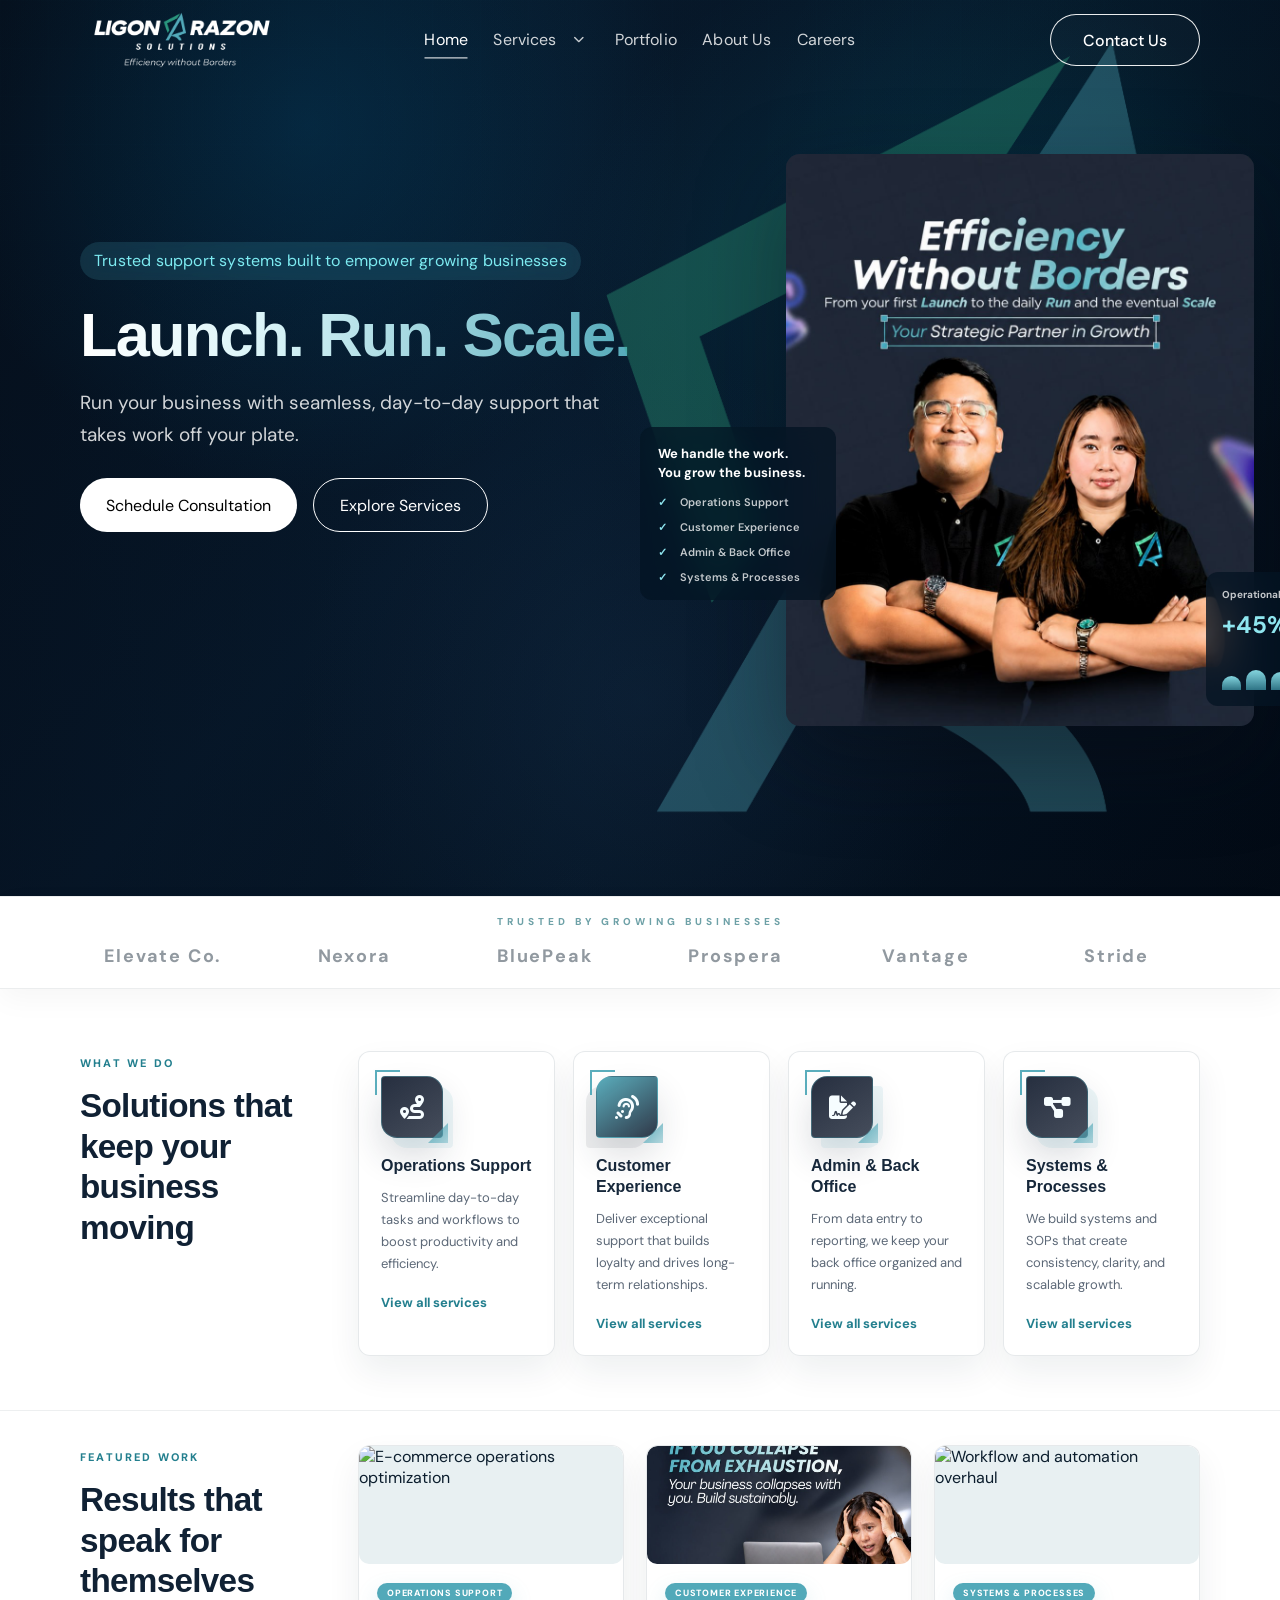
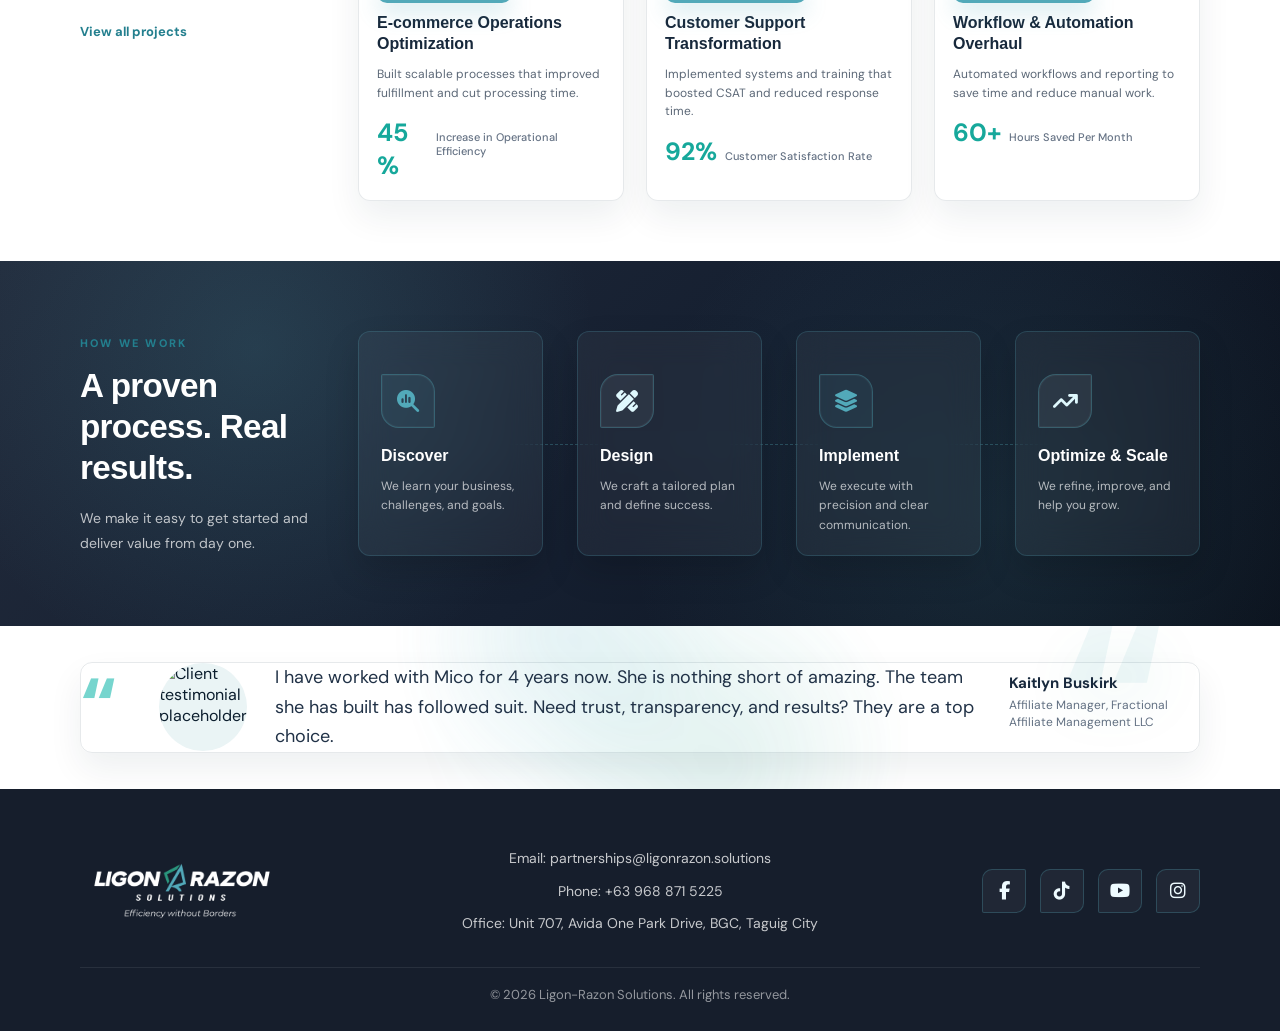
==== commit 59136403: "Add files via upload" ====
--- a/index.html
+++ b/index.html
@@ -39,14 +39,32 @@
 
         <div class="nav-container" id="navContainer">
                     <ul class="nav-links">
-            <li><a class="active" href="index.html">Home</a></li>
-            <li><a href="services.html">Services</a></li>
-            <li><a href="portfolio.html">Portfolio</a></li>
-            <li><a href="about.html">About Us</a></li>
-            <li class="mobile-contact-item">
-              <a href="contact.html" class="mobile-contact-btn">Contact Us</a>
-            </li>
-          </ul>
+          <li><a class="active" href="index.html">Home</a></li>
+          <li class="nav-service-item">
+            <div class="nav-service-top">
+              <a class="service-nav-link" href="services.html">Services</a>
+              <button class="services-dropdown-toggle" type="button" aria-label="Open services menu" aria-expanded="false">
+                <i class="fas fa-chevron-down" aria-hidden="true"></i>
+              </button>
+            </div>
+            <ul class="services-dropdown" aria-label="Services submenu">
+              <li><a href="services.html#customer-service-support">Customer Service Support</a></li>
+              <li><a href="services.html#operational-support-strategy">Operational Support &amp; Strategy</a></li>
+              <li><a href="services.html#virtual-assistant-services">Virtual Assistant Services</a></li>
+              <li><a href="services.html#process-optimization">Process Optimization</a></li>
+              <li><a href="services.html#custom-team-building-training">Custom Team Building &amp; Training</a></li>
+              <li><a href="services.html#consultation-services">Consultation Services</a></li>
+              <li><a href="services.html#social-media-management">Social Media Management</a></li>
+              <li><a href="services.html#course-building-e-learning">Course Building &amp; E-Learning</a></li>
+              <li><a href="services.html#crm-optimization">CRM Optimization</a></li>
+              <li><a href="services.html#project-management">Project Management</a></li>
+            </ul>
+          </li>
+          <li><a href="portfolio.html">Portfolio</a></li>
+          <li><a href="about.html">About Us</a></li>
+          <li><a href="careers.html">Careers</a></li>
+          <li class="mobile-contact-item"><a href="contact.html" class="mobile-contact-btn">Contact Us</a></li>
+        </ul>
         </div>
 
         <a href="contact.html" class="contact-btn">Contact Us</a>
@@ -61,27 +79,13 @@
       <div class="lrs-hero-grid-bg" aria-hidden="true"></div>
       <div class="container lrs-hero-layout">
         <div class="lrs-hero-copy fade-up">
+          <p class="lrs-hero-vision-line">Trusted support systems built to empower growing businesses</p>
           <h1 class="lrs-gradient-title">Launch. Run. Scale.</h1>
           <p>Run your business with seamless, day-to-day support that takes work off your plate.</p>
 
           <div class="lrs-hero-actions">
             <a href="contact.html" class="lrs-primary-btn">Schedule Consultation</a>
             <a href="services.html" class="lrs-outline-btn">Explore Services</a>
-          </div>
-
-          <div class="lrs-hero-trust-row">
-            <div class="lrs-trust-item">
-              <i class="fas fa-fingerprint"></i>
-              <div><strong>Reliable &amp; Secure</strong><span>Your operations, protected.</span></div>
-            </div>
-            <div class="lrs-trust-item">
-              <i class="fas fa-user-check"></i>
-              <div><strong>Expert Support</strong><span>Real people, real results.</span></div>
-            </div>
-            <div class="lrs-trust-item">
-              <i class="fas fa-arrow-trend-up"></i>
-              <div><strong>Built for Growth</strong><span>Scalable solutions for your future.</span></div>
-            </div>
           </div>
         </div>
 
@@ -262,12 +266,11 @@
     <section class="lrs-testimonial-section">
       <div class="container lrs-testimonial-card fade-up">
         <div class="lrs-quote-mark">“</div>
-        <div class="lrs-avatar"><img src="images/team_01.jpg" alt="Client testimonial placeholder"></div>
-        <blockquote>Ligon-Razon Solutions has been an extension of our team. Their reliability, attention to detail, and proactive support have made a huge impact on our daily operations and growth.</blockquote>
+        <div class="lrs-avatar"><img src="images/review.jpg" alt="Client testimonial placeholder"></div>
+        <blockquote>I have worked with Mico for 4 years now. She is nothing short of amazing. The team she has built has followed suit. Need trust, transparency, and results? They are a top choice.</blockquote>
         <div class="lrs-testimonial-author">
-          <strong>Maria Santos</strong>
-          <span>Operations Manager, Elevate Co.</span>
-          <div>★★★★★</div>
+          <strong>Kaitlyn Buskirk</strong>
+          <span>Affiliate Manager, Fractional Affiliate Management LLC</span>
         </div>
       </div>
     </section>
@@ -311,6 +314,8 @@
         nav.classList.remove("show");
         overlay.classList.remove("show");
         document.body.style.overflow = "";
+        document.querySelectorAll(".nav-service-item.dropdown-open").forEach(item => item.classList.remove("dropdown-open"));
+        document.querySelectorAll(".services-dropdown-toggle[aria-expanded='true']").forEach(button => button.setAttribute("aria-expanded", "false"));
       }
 
       function openMenu() {
@@ -348,6 +353,25 @@
         link.addEventListener("click", closeMenu);
       });
 
+      const serviceDropdownButtons = document.querySelectorAll(".services-dropdown-toggle");
+      serviceDropdownButtons.forEach(button => {
+        button.addEventListener("click", event => {
+          event.preventDefault();
+          event.stopPropagation();
+
+          const item = button.closest(".nav-service-item");
+          const isOpen = item.classList.toggle("dropdown-open");
+          button.setAttribute("aria-expanded", isOpen ? "true" : "false");
+        });
+      });
+
+      document.addEventListener("click", event => {
+        if (!event.target.closest(".nav-service-item")) {
+          document.querySelectorAll(".nav-service-item.dropdown-open").forEach(item => item.classList.remove("dropdown-open"));
+          document.querySelectorAll(".services-dropdown-toggle[aria-expanded='true']").forEach(button => button.setAttribute("aria-expanded", "false"));
+        }
+      });
+
       const faders = document.querySelectorAll(".fade-up");
       const observer = new IntersectionObserver(entries => {
         entries.forEach(entry => {
--- a/style.css
+++ b/style.css
@@ -13266,3 +13266,3480 @@
   display: none !important;
   content: none !important;
 }
+
+/* =========================================================
+   HOMEPAGE REVIEW SECTION SUBTLE MOTION UPDATE
+   - Adds a soft moving glow and faint floating quote behind the review section only.
+   - CSS-only update. No HTML, scripts, links, or functions changed.
+========================================================= */
+body.home-redesign .lrs-testimonial-section {
+  position: relative;
+  overflow: hidden;
+  isolation: isolate;
+}
+
+body.home-redesign .lrs-testimonial-section::before {
+  content: "";
+  position: absolute;
+  width: min(520px, 72vw);
+  height: min(520px, 72vw);
+  left: 50%;
+  top: 50%;
+  transform: translate(-50%, -50%);
+  border-radius: 50%;
+  background:
+    radial-gradient(circle at 35% 35%, rgba(82, 169, 185, 0.18), transparent 34%),
+    radial-gradient(circle at 66% 62%, rgba(42, 149, 125, 0.14), transparent 42%),
+    radial-gradient(circle at center, rgba(22, 169, 180, 0.08), transparent 64%);
+  filter: blur(18px);
+  opacity: 0.72;
+  pointer-events: none;
+  z-index: 0;
+  animation: lrsReviewGlowDrift 8.5s ease-in-out infinite;
+}
+
+body.home-redesign .lrs-testimonial-section::after {
+  content: "\201C";
+  position: absolute;
+  right: clamp(20px, 9vw, 150px);
+  top: 50%;
+  transform: translateY(-50%);
+  font-family: "Satoshi", "DM Sans", Arial, sans-serif;
+  font-size: clamp(150px, 18vw, 290px);
+  line-height: 0.8;
+  font-weight: 800;
+  color: rgba(82, 169, 185, 0.085);
+  text-shadow: 0 22px 60px rgba(42, 149, 125, 0.08);
+  pointer-events: none;
+  z-index: 0;
+  animation: lrsReviewQuoteFloat 7.5s ease-in-out infinite;
+}
+
+body.home-redesign .lrs-testimonial-card {
+  position: relative;
+  z-index: 2;
+}
+
+@keyframes lrsReviewGlowDrift {
+  0%, 100% {
+    transform: translate(-50%, -50%) scale(1);
+  }
+
+  50% {
+    transform: translate(calc(-50% + 26px), calc(-50% - 18px)) scale(1.05);
+  }
+}
+
+@keyframes lrsReviewQuoteFloat {
+  0%, 100% {
+    transform: translateY(-50%) translateX(0) rotate(-2deg);
+  }
+
+  50% {
+    transform: translateY(calc(-50% - 14px)) translateX(-10px) rotate(2deg);
+  }
+}
+
+@media (max-width: 700px) {
+  body.home-redesign .lrs-testimonial-section::before {
+    width: 360px;
+    height: 360px;
+    opacity: 0.62;
+  }
+
+  body.home-redesign .lrs-testimonial-section::after {
+    right: -8px;
+    top: 38%;
+    font-size: 160px;
+    opacity: 0.72;
+  }
+}
+
+@media (prefers-reduced-motion: reduce) {
+  body.home-redesign .lrs-testimonial-section::before,
+  body.home-redesign .lrs-testimonial-section::after {
+    animation: none;
+  }
+}
+
+
+/* =========================================================
+   NAVIGATION BAR UPDATE - MAY 9
+   - Adds services dropdown and Careers link styling.
+   - Increases navigation spacing and font size.
+   - Keeps the existing header layout, mobile menu, and page scripts intact.
+========================================================= */
+.nav-links {
+  gap: clamp(28px, 3.1vw, 48px) !important;
+}
+
+.nav-links a,
+.home-header-light .nav-links a,
+body.home-redesign .nav-links a,
+body.home-redesign .home-header-light .nav-links a {
+  font-size: 16px !important;
+  font-weight: 400 !important;
+  letter-spacing: 0.1px !important;
+}
+
+.contact-btn,
+body.home-redesign .contact-btn {
+  font-size: 16px !important;
+  font-weight: 400 !important;
+}
+
+.nav-service-item {
+  position: relative;
+}
+
+.nav-service-top {
+  display: inline-flex;
+  align-items: center;
+  gap: 7px;
+}
+
+.services-dropdown-toggle {
+  display: inline-flex;
+  align-items: center;
+  justify-content: center;
+  width: 22px;
+  height: 22px;
+  margin-left: 1px;
+  border: 0;
+  padding: 0;
+  background: transparent;
+  color: rgba(255, 255, 255, 0.78);
+  font-size: 11px;
+  cursor: pointer;
+  transition: color 0.28s ease, transform 0.28s ease;
+}
+
+.nav-service-item:hover .services-dropdown-toggle,
+.nav-service-item.dropdown-open .services-dropdown-toggle,
+.nav-service-item:focus-within .services-dropdown-toggle {
+  color: #ffffff;
+}
+
+.nav-service-item:hover .services-dropdown-toggle i,
+.nav-service-item.dropdown-open .services-dropdown-toggle i,
+.nav-service-item:focus-within .services-dropdown-toggle i {
+  transform: rotate(180deg);
+}
+
+.services-dropdown-toggle i {
+  transition: transform 0.28s ease;
+}
+
+.services-dropdown {
+  list-style: none;
+  margin: 0;
+}
+
+.services-dropdown li {
+  display: block !important;
+  width: 100%;
+}
+
+.services-dropdown a::after {
+  display: none !important;
+}
+
+@media (min-width: 901px) {
+  .navbar {
+    gap: clamp(28px, 3vw, 48px) !important;
+  }
+
+  .services-dropdown {
+    position: absolute;
+    top: calc(100% + 14px);
+    left: 50%;
+    min-width: 310px;
+    padding: 12px;
+    border-radius: 16px;
+    background:
+      radial-gradient(circle at top left, rgba(82, 169, 185, 0.16), transparent 34%),
+      rgba(13, 23, 32, 0.96);
+    border: 1px solid rgba(255, 255, 255, 0.12);
+    box-shadow: 0 22px 48px rgba(0, 0, 0, 0.26);
+    backdrop-filter: blur(18px) saturate(145%);
+    -webkit-backdrop-filter: blur(18px) saturate(145%);
+    opacity: 0;
+    visibility: hidden;
+    pointer-events: none;
+    transform: translate(-50%, 10px);
+    transition: opacity 0.24s ease, visibility 0.24s ease, transform 0.24s ease;
+  }
+
+  .nav-service-item:hover .services-dropdown,
+  .nav-service-item:focus-within .services-dropdown,
+  .nav-service-item.dropdown-open .services-dropdown {
+    opacity: 1;
+    visibility: visible;
+    pointer-events: auto;
+    transform: translate(-50%, 0);
+  }
+
+  .services-dropdown a,
+  body.home-redesign .services-dropdown a,
+  .home-header-light .services-dropdown a {
+    display: block !important;
+    width: 100% !important;
+    padding: 11px 13px !important;
+    border-radius: 10px !important;
+    color: rgba(255, 255, 255, 0.82) !important;
+    font-size: 14px !important;
+    font-weight: 400 !important;
+    line-height: 1.35;
+    text-decoration: none;
+    background: transparent !important;
+  }
+
+  .services-dropdown a:hover,
+  body.home-redesign .services-dropdown a:hover,
+  .home-header-light .services-dropdown a:hover {
+    color: #ffffff !important;
+    background: rgba(255, 255, 255, 0.09) !important;
+  }
+}
+
+@media (max-width: 1180px) and (min-width: 901px) {
+  .nav-links,
+  body.home-redesign .nav-links,
+  body.home-redesign .home-header-light .nav-links {
+    gap: 22px !important;
+  }
+
+  .nav-links a,
+  .home-header-light .nav-links a,
+  body.home-redesign .nav-links a,
+  body.home-redesign .home-header-light .nav-links a,
+  .contact-btn,
+  body.home-redesign .contact-btn {
+    font-size: 15px !important;
+  }
+}
+
+@media (max-width: 900px) {
+  .nav-container,
+  .home-header-light .nav-container.show,
+  body.home-redesign .nav-container,
+  body.home-redesign .home-header-light .nav-container.show {
+    max-height: calc(100vh - 96px) !important;
+    overflow-y: auto !important;
+  }
+
+  .nav-links,
+  body.home-redesign .nav-links,
+  body.home-redesign .home-header-light .nav-links {
+    gap: 0 !important;
+  }
+
+  .nav-links a,
+  .home-header-light .nav-links a,
+  body.home-redesign .nav-links a,
+  body.home-redesign .home-header-light .nav-links a {
+    font-size: 16px !important;
+    font-weight: 400 !important;
+  }
+
+  .nav-service-item {
+    display: block !important;
+    width: 100%;
+  }
+
+  .nav-service-top {
+    display: flex;
+    align-items: center;
+    justify-content: center;
+    width: 100%;
+  }
+
+  .nav-service-top .service-nav-link {
+    flex: 1;
+    padding-left: 42px !important;
+  }
+
+  .services-dropdown-toggle {
+    flex: 0 0 42px;
+    width: 42px;
+    height: 48px;
+    margin-left: 0;
+    color: rgba(255, 255, 255, 0.86);
+  }
+
+  .services-dropdown {
+    max-height: 0;
+    overflow: hidden;
+    opacity: 0;
+    visibility: hidden;
+    padding: 0 14px;
+    transition: max-height 0.30s ease, opacity 0.25s ease, visibility 0.25s ease, padding 0.25s ease;
+  }
+
+  .nav-service-item.dropdown-open .services-dropdown {
+    max-height: 560px;
+    opacity: 1;
+    visibility: visible;
+    padding: 6px 14px 12px;
+  }
+
+  .services-dropdown a,
+  .home-header-light .nav-container.show .services-dropdown a,
+  body.home-redesign .nav-container.show .services-dropdown a {
+    display: block !important;
+    width: 100% !important;
+    padding: 10px 12px !important;
+    border-radius: 10px !important;
+    color: rgba(255, 255, 255, 0.78) !important;
+    background: rgba(255, 255, 255, 0.045) !important;
+    font-size: 13.5px !important;
+    line-height: 1.35;
+    text-align: left;
+  }
+
+  .services-dropdown a:hover {
+    color: #ffffff !important;
+    background: rgba(255, 255, 255, 0.09) !important;
+  }
+}
+
+.services-card-redesign[id] {
+  scroll-margin-top: 120px;
+}
+
+/* =========================================================
+   NAVIGATION SPACING REFINEMENT - MAY 9
+   - Increases spacing between navigation buttons.
+   - Adds more vertical breathing room inside the Services dropdown.
+   - Keeps existing navigation structure and page functions unchanged.
+========================================================= */
+@media (min-width: 901px) {
+  .nav-links,
+  .home-header-light .nav-links,
+  body.home-redesign .nav-links,
+  body.home-redesign .home-header-light .nav-links {
+    gap: clamp(32px, 3.2vw, 54px) !important;
+  }
+
+  .navbar,
+  body.home-redesign .navbar {
+    gap: clamp(30px, 3vw, 48px) !important;
+  }
+
+  .nav-service-top {
+    gap: 10px !important;
+  }
+
+  .services-dropdown {
+    top: calc(100% + 18px) !important;
+    min-width: 330px !important;
+    padding: 18px !important;
+  }
+
+  .services-dropdown li + li {
+    margin-top: 7px !important;
+  }
+
+  .services-dropdown a,
+  body.home-redesign .services-dropdown a,
+  .home-header-light .services-dropdown a {
+    padding: 15px 16px !important;
+    line-height: 1.55 !important;
+  }
+}
+
+@media (max-width: 1180px) and (min-width: 901px) {
+  .nav-links,
+  .home-header-light .nav-links,
+  body.home-redesign .nav-links,
+  body.home-redesign .home-header-light .nav-links {
+    gap: clamp(24px, 2.4vw, 32px) !important;
+  }
+
+  .services-dropdown {
+    min-width: 320px !important;
+  }
+}
+
+@media (max-width: 900px) {
+  .nav-service-item.dropdown-open .services-dropdown {
+    padding: 10px 14px 16px !important;
+  }
+
+  .services-dropdown li + li {
+    margin-top: 8px !important;
+  }
+
+  .services-dropdown a,
+  .home-header-light .nav-container.show .services-dropdown a,
+  body.home-redesign .nav-container.show .services-dropdown a {
+    padding: 13px 14px !important;
+    line-height: 1.5 !important;
+  }
+}
+
+/* =========================================================
+   NAVIGATION SPACING FIX - ALL PAGES
+   - Applies the same reduced navigation spacing to every page header.
+   - Keeps the Services dropdown vertical breathing room consistent.
+   - Added at the end so it overrides older homepage-only/inner-page rules.
+========================================================= */
+@media (min-width: 901px) {
+  .header .navbar,
+  .header.home-header .navbar,
+  .header.inner-header .navbar,
+  body.home-redesign .header .navbar {
+    gap: clamp(30px, 3vw, 48px) !important;
+  }
+
+  .header .nav-links,
+  .header.home-header .nav-links,
+  .header.inner-header .nav-links,
+  .home-header-light .nav-links,
+  body.home-redesign .header .nav-links,
+  body.home-redesign .home-header-light .nav-links {
+    gap: clamp(32px, 3.2vw, 54px) !important;
+    column-gap: clamp(32px, 3.2vw, 54px) !important;
+  }
+
+  .header .nav-links a,
+  .header.home-header .nav-links a,
+  .header.inner-header .nav-links a,
+  .home-header-light .nav-links a,
+  body.home-redesign .header .nav-links a,
+  body.home-redesign .home-header-light .nav-links a {
+    font-size: 16px !important;
+    font-weight: 400 !important;
+  }
+
+  .header .nav-service-top,
+  .header.home-header .nav-service-top,
+  .header.inner-header .nav-service-top,
+  body.home-redesign .header .nav-service-top {
+    gap: 10px !important;
+  }
+
+  .header .services-dropdown,
+  .header.home-header .services-dropdown,
+  .header.inner-header .services-dropdown,
+  body.home-redesign .header .services-dropdown {
+    top: calc(100% + 18px) !important;
+    min-width: 330px !important;
+    padding: 18px !important;
+  }
+
+  .header .services-dropdown li + li,
+  .header.home-header .services-dropdown li + li,
+  .header.inner-header .services-dropdown li + li,
+  body.home-redesign .header .services-dropdown li + li {
+    margin-top: 7px !important;
+  }
+
+  .header .services-dropdown a,
+  .header.home-header .services-dropdown a,
+  .header.inner-header .services-dropdown a,
+  .home-header-light .services-dropdown a,
+  body.home-redesign .header .services-dropdown a,
+  body.home-redesign .home-header-light .services-dropdown a {
+    padding: 15px 16px !important;
+    line-height: 1.55 !important;
+    font-size: 14px !important;
+    font-weight: 400 !important;
+  }
+}
+
+@media (max-width: 1180px) and (min-width: 901px) {
+  .header .nav-links,
+  .header.home-header .nav-links,
+  .header.inner-header .nav-links,
+  .home-header-light .nav-links,
+  body.home-redesign .header .nav-links,
+  body.home-redesign .home-header-light .nav-links {
+    gap: clamp(24px, 2.4vw, 32px) !important;
+    column-gap: clamp(24px, 2.4vw, 32px) !important;
+  }
+
+  .header .services-dropdown,
+  .header.home-header .services-dropdown,
+  .header.inner-header .services-dropdown,
+  body.home-redesign .header .services-dropdown {
+    min-width: 320px !important;
+  }
+}
+
+@media (max-width: 900px) {
+  .header .nav-service-item.dropdown-open .services-dropdown,
+  .header.home-header .nav-service-item.dropdown-open .services-dropdown,
+  .header.inner-header .nav-service-item.dropdown-open .services-dropdown,
+  body.home-redesign .header .nav-service-item.dropdown-open .services-dropdown {
+    padding: 10px 14px 16px !important;
+  }
+
+  .header .services-dropdown li + li,
+  .header.home-header .services-dropdown li + li,
+  .header.inner-header .services-dropdown li + li,
+  body.home-redesign .header .services-dropdown li + li {
+    margin-top: 8px !important;
+  }
+
+  .header .services-dropdown a,
+  .header.home-header .services-dropdown a,
+  .header.inner-header .services-dropdown a,
+  .home-header-light .nav-container.show .services-dropdown a,
+  body.home-redesign .nav-container.show .services-dropdown a {
+    padding: 13px 14px !important;
+    line-height: 1.5 !important;
+  }
+}
+
+/* =========================================================
+   HOMEPAGE NAVIGATION SPACING MATCH - MAY 9
+   - Forces the homepage navigation spacing to match the inner pages.
+   - Placed at the very end to override older homepage-specific compressed rules.
+========================================================= */
+@media (min-width: 901px) {
+  .header.inner-header .navbar,
+  .header.home-header .navbar,
+  body.home-redesign .header.home-header .navbar {
+    gap: clamp(30px, 3vw, 48px) !important;
+  }
+
+  .header.inner-header .nav-links,
+  .header.home-header .nav-links,
+  body.home-redesign .header.home-header .nav-links,
+  body.home-redesign .home-header-light .nav-links {
+    gap: clamp(32px, 3.2vw, 54px) !important;
+    column-gap: clamp(32px, 3.2vw, 54px) !important;
+  }
+
+  .header.inner-header .nav-service-top,
+  .header.home-header .nav-service-top,
+  body.home-redesign .header.home-header .nav-service-top {
+    gap: 10px !important;
+  }
+}
+
+@media (max-width: 1180px) and (min-width: 901px) {
+  .header.inner-header .nav-links,
+  .header.home-header .nav-links,
+  body.home-redesign .header.home-header .nav-links,
+  body.home-redesign .home-header-light .nav-links {
+    gap: clamp(24px, 2.4vw, 32px) !important;
+    column-gap: clamp(24px, 2.4vw, 32px) !important;
+  }
+}
+
+/* =========================================================
+   SERVICES DROPDOWN LIGHT THEME - MAY 9
+   - Changes only the Services dropdown menu to a light theme.
+   - Keeps the main navigation bar, spacing, links, and scripts unchanged.
+========================================================= */
+@media (min-width: 901px) {
+  .header .services-dropdown,
+  .header.home-header .services-dropdown,
+  .header.inner-header .services-dropdown,
+  .home-header-light .services-dropdown,
+  body.home-redesign .header .services-dropdown,
+  body.home-redesign .header.home-header .services-dropdown,
+  body.home-redesign .home-header-light .services-dropdown {
+    background:
+      radial-gradient(circle at top left, rgba(82, 169, 185, 0.12), transparent 34%),
+      linear-gradient(180deg, rgba(255, 255, 255, 0.98), rgba(247, 252, 252, 0.96)) !important;
+    border: 1px solid rgba(14, 41, 58, 0.12) !important;
+    box-shadow: 0 22px 48px rgba(9, 28, 43, 0.16) !important;
+    backdrop-filter: blur(18px) saturate(145%) !important;
+    -webkit-backdrop-filter: blur(18px) saturate(145%) !important;
+  }
+
+  .header .services-dropdown a,
+  .header.home-header .services-dropdown a,
+  .header.inner-header .services-dropdown a,
+  .home-header-light .services-dropdown a,
+  body.home-redesign .header .services-dropdown a,
+  body.home-redesign .header.home-header .services-dropdown a,
+  body.home-redesign .home-header-light .services-dropdown a {
+    color: #213247 !important;
+    background: transparent !important;
+  }
+
+  .header .services-dropdown a:hover,
+  .header.home-header .services-dropdown a:hover,
+  .header.inner-header .services-dropdown a:hover,
+  .home-header-light .services-dropdown a:hover,
+  body.home-redesign .header .services-dropdown a:hover,
+  body.home-redesign .header.home-header .services-dropdown a:hover,
+  body.home-redesign .home-header-light .services-dropdown a:hover {
+    color: #0e9d91 !important;
+    background: rgba(42, 149, 125, 0.09) !important;
+  }
+}
+
+@media (max-width: 900px) {
+  .header .nav-service-item.dropdown-open .services-dropdown,
+  .header.home-header .nav-service-item.dropdown-open .services-dropdown,
+  .header.inner-header .nav-service-item.dropdown-open .services-dropdown,
+  .home-header-light .nav-service-item.dropdown-open .services-dropdown,
+  body.home-redesign .header .nav-service-item.dropdown-open .services-dropdown,
+  body.home-redesign .home-header-light .nav-service-item.dropdown-open .services-dropdown {
+    margin: 6px 14px 4px !important;
+    padding: 10px !important;
+    border-radius: 14px !important;
+    background:
+      radial-gradient(circle at top left, rgba(82, 169, 185, 0.12), transparent 34%),
+      linear-gradient(180deg, rgba(255, 255, 255, 0.98), rgba(247, 252, 252, 0.96)) !important;
+    border: 1px solid rgba(14, 41, 58, 0.12) !important;
+    box-shadow: 0 16px 34px rgba(4, 16, 29, 0.18) !important;
+  }
+
+  .header .services-dropdown a,
+  .header.home-header .services-dropdown a,
+  .header.inner-header .services-dropdown a,
+  .home-header-light .nav-container.show .services-dropdown a,
+  body.home-redesign .nav-container.show .services-dropdown a,
+  body.home-redesign .home-header-light .nav-container.show .services-dropdown a {
+    color: #213247 !important;
+    background: rgba(13, 35, 51, 0.045) !important;
+  }
+
+  .header .services-dropdown a:hover,
+  .header.home-header .services-dropdown a:hover,
+  .header.inner-header .services-dropdown a:hover,
+  .home-header-light .nav-container.show .services-dropdown a:hover,
+  body.home-redesign .nav-container.show .services-dropdown a:hover,
+  body.home-redesign .home-header-light .nav-container.show .services-dropdown a:hover {
+    color: #0e9d91 !important;
+    background: rgba(42, 149, 125, 0.10) !important;
+  }
+}
+
+/* =========================================================
+   HOMEPAGE HERO TEXT SIZE + TRUST ICON REMOVAL UPDATE
+   - Applies only to the homepage hero section.
+   - Increases the hero heading and description size.
+   - Removes the three trust icons below the CTA buttons.
+========================================================= */
+body.home-redesign .lrs-hero-copy h1.lrs-gradient-title {
+  font-size: clamp(52px, 5.45vw, 78px) !important;
+  line-height: 1.02 !important;
+  letter-spacing: clamp(-2.6px, -0.15vw, -1.4px) !important;
+}
+
+body.home-redesign .lrs-hero-copy p {
+  max-width: 650px !important;
+  font-size: clamp(19px, 1.45vw, 23px) !important;
+  line-height: 1.72 !important;
+}
+
+body.home-redesign .lrs-hero-actions {
+  margin-bottom: 0 !important;
+}
+
+body.home-redesign .lrs-hero-trust-row {
+  display: none !important;
+}
+
+@media (max-width: 1240px) {
+  body.home-redesign .lrs-hero-copy h1.lrs-gradient-title {
+    font-size: clamp(46px, 5.05vw, 64px) !important;
+  }
+
+  body.home-redesign .lrs-hero-copy p {
+    font-size: clamp(18px, 1.35vw, 21px) !important;
+  }
+}
+
+@media (max-width: 1120px) {
+  body.home-redesign .lrs-hero-copy h1.lrs-gradient-title {
+    font-size: clamp(48px, 7.5vw, 74px) !important;
+  }
+
+  body.home-redesign .lrs-hero-copy p {
+    max-width: 720px !important;
+    font-size: clamp(18px, 2vw, 22px) !important;
+  }
+}
+
+@media (max-width: 700px) {
+  body.home-redesign .lrs-hero-copy h1.lrs-gradient-title {
+    font-size: clamp(38px, 10vw, 56px) !important;
+    letter-spacing: -1.55px !important;
+  }
+
+  body.home-redesign .lrs-hero-copy p {
+    font-size: 17px !important;
+    line-height: 1.72 !important;
+  }
+}
+
+@media (max-width: 390px) {
+  body.home-redesign .lrs-hero-copy h1.lrs-gradient-title {
+    font-size: clamp(34px, 9.2vw, 42px) !important;
+    letter-spacing: -1.15px !important;
+  }
+}
+
+/* =========================================================
+   HOMEPAGE HERO CONTENT POSITION UPDATE
+   - Applies only to the homepage hero text group.
+   - Positions "Launch. Run. Scale.", its description, and the CTA buttons closer to 60% down the hero screen.
+   - Keeps all other homepage sections, navigation, dropdowns, and functions unchanged.
+========================================================= */
+@media (min-width: 1081px) {
+  body.home-redesign .lrs-hero-copy {
+    position: relative !important;
+    top: clamp(72px, 10vh, 112px) !important;
+  }
+}
+
+@media (max-width: 1080px) {
+  body.home-redesign .lrs-hero-copy {
+    position: relative !important;
+    top: clamp(28px, 4vh, 48px) !important;
+  }
+}
+
+@media (max-width: 700px) {
+  body.home-redesign .lrs-hero-copy {
+    top: 14px !important;
+  }
+}
+
+/* =========================================================
+   GLOBAL NAVIGATION BOTTOM LINE REMOVAL
+   - Removes the visible bottom border line from the navigation bar on all pages.
+   - Visual-only update. No layout, links, dropdowns, scripts, forms, or content functions changed.
+========================================================= */
+.header,
+.header.home-header,
+.header.home-header.shrink,
+.header.inner-header,
+body.home-redesign .header,
+body.home-redesign .header.home-header,
+body.home-redesign .header.home-header.shrink {
+  border-bottom: 0 !important;
+}
+
+.header::before,
+.header.home-header::before,
+.header.home-header.shrink::before,
+.header.inner-header::before,
+.home-header-light::before,
+.home-header-light.shrink::before,
+body.home-redesign .header::before,
+body.home-redesign .home-header-light::before,
+body.home-redesign .home-header-light.shrink::before {
+  border-bottom: 0 !important;
+}
+
+/* =========================================================
+   GLOBAL NAVIGATION BOTTOM SHADOW REMOVAL
+   - Removes the bottom shadow from the navigation bar on all pages.
+   - Visual-only update. No layout, links, dropdowns, scripts, forms, or content functions changed.
+========================================================= */
+.header,
+.header.home-header,
+.header.home-header.shrink,
+.header.inner-header,
+body.home-redesign .header,
+body.home-redesign .header.home-header,
+body.home-redesign .header.home-header.shrink {
+  box-shadow: none !important;
+}
+
+.header::before,
+.header.home-header::before,
+.header.home-header.shrink::before,
+.header.inner-header::before,
+.home-header-light::before,
+.home-header-light.shrink::before,
+body.home-redesign .header::before,
+body.home-redesign .home-header-light::before,
+body.home-redesign .home-header-light.shrink::before {
+  box-shadow: none !important;
+}
+
+/* =========================================================
+   GLOBAL NAVIGATION CONTACT BUTTON UPDATE
+   - Applies to the Contact Us button in the navigation bar on all pages.
+   - Black background, white text, no border, and soft glow.
+   - Hover changes to white background with black text.
+   - Visual-only update. No links, dropdowns, scripts, forms, or content functions changed.
+========================================================= */
+.contact-btn,
+.mobile-contact-btn,
+.home-header-light .mobile-contact-btn,
+.home-header-light .nav-container.show .mobile-contact-btn,
+body.home-redesign .contact-btn,
+body.home-redesign .mobile-contact-btn,
+body.home-redesign .home-header-light .mobile-contact-btn,
+body.home-redesign .home-header-light .nav-container.show .mobile-contact-btn {
+  background: #000000 !important;
+  color: #ffffff !important;
+  border: 0 !important;
+  box-shadow:
+    0 0 18px rgba(255, 255, 255, 0.22),
+    0 14px 34px rgba(0, 0, 0, 0.38) !important;
+}
+
+.contact-btn:hover,
+.mobile-contact-btn:hover,
+.home-header-light .mobile-contact-btn:hover,
+.home-header-light .nav-container.show .mobile-contact-btn:hover,
+body.home-redesign .contact-btn:hover,
+body.home-redesign .mobile-contact-btn:hover,
+body.home-redesign .home-header-light .mobile-contact-btn:hover,
+body.home-redesign .home-header-light .nav-container.show .mobile-contact-btn:hover {
+  background: #ffffff !important;
+  color: #000000 !important;
+  border: 0 !important;
+  box-shadow:
+    0 0 22px rgba(255, 255, 255, 0.36),
+    0 16px 38px rgba(0, 0, 0, 0.30) !important;
+}
+
+/* =========================================================
+   NAV CONTACT BUTTON FINAL FIX
+   - Strong final override for the navbar Contact Us button on all pages.
+   - Black background, white text, no border, and no glow/shadow.
+   - Hover changes to white background with black text.
+   - Visual-only update. No links, dropdowns, scripts, forms, or page functions changed.
+========================================================= */
+.navbar > a.contact-btn,
+a.contact-btn,
+.nav-container a.mobile-contact-btn,
+.mobile-contact-btn,
+.home-header-light .navbar > a.contact-btn,
+.home-header-light a.contact-btn,
+.home-header-light .nav-container a.mobile-contact-btn,
+.home-header-light .mobile-contact-btn,
+body.home-redesign .navbar > a.contact-btn,
+body.home-redesign a.contact-btn,
+body.home-redesign .nav-container a.mobile-contact-btn,
+body.home-redesign .mobile-contact-btn,
+body.home-redesign .home-header-light .navbar > a.contact-btn,
+body.home-redesign .home-header-light a.contact-btn,
+body.home-redesign .home-header-light .nav-container a.mobile-contact-btn,
+body.home-redesign .home-header-light .mobile-contact-btn {
+  background: #000000 !important;
+  background-color: #000000 !important;
+  background-image: none !important;
+  color: #ffffff !important;
+  border: none !important;
+  box-shadow: none !important;
+  text-shadow: none !important;
+  filter: none !important;
+}
+
+.navbar > a.contact-btn:hover,
+a.contact-btn:hover,
+.nav-container a.mobile-contact-btn:hover,
+.mobile-contact-btn:hover,
+.home-header-light .navbar > a.contact-btn:hover,
+.home-header-light a.contact-btn:hover,
+.home-header-light .nav-container a.mobile-contact-btn:hover,
+.home-header-light .mobile-contact-btn:hover,
+body.home-redesign .navbar > a.contact-btn:hover,
+body.home-redesign a.contact-btn:hover,
+body.home-redesign .nav-container a.mobile-contact-btn:hover,
+body.home-redesign .mobile-contact-btn:hover,
+body.home-redesign .home-header-light .navbar > a.contact-btn:hover,
+body.home-redesign .home-header-light a.contact-btn:hover,
+body.home-redesign .home-header-light .nav-container a.mobile-contact-btn:hover,
+body.home-redesign .home-header-light .mobile-contact-btn:hover {
+  background: #ffffff !important;
+  background-color: #ffffff !important;
+  background-image: none !important;
+  color: #000000 !important;
+  border: none !important;
+  box-shadow: none !important;
+  text-shadow: none !important;
+  filter: none !important;
+}
+
+/* =========================================================
+   NAV CONTACT BUTTON COLOR REVERT
+   - Applies globally to desktop and mobile navigation Contact Us buttons.
+   - Default: white background with black text.
+   - Hover: black background with white text.
+   - No border, glow, or shadow.
+========================================================= */
+.navbar > a.contact-btn,
+a.contact-btn,
+.nav-container a.mobile-contact-btn,
+.mobile-contact-btn,
+.home-header-light .navbar > a.contact-btn,
+.home-header-light a.contact-btn,
+.home-header-light .nav-container a.mobile-contact-btn,
+.home-header-light .mobile-contact-btn,
+body.home-redesign .navbar > a.contact-btn,
+body.home-redesign a.contact-btn,
+body.home-redesign .nav-container a.mobile-contact-btn,
+body.home-redesign .mobile-contact-btn,
+body.home-redesign .home-header-light .navbar > a.contact-btn,
+body.home-redesign .home-header-light a.contact-btn,
+body.home-redesign .home-header-light .nav-container a.mobile-contact-btn,
+body.home-redesign .home-header-light .mobile-contact-btn {
+  background: #ffffff !important;
+  background-color: #ffffff !important;
+  background-image: none !important;
+  color: #000000 !important;
+  border: none !important;
+  box-shadow: none !important;
+  text-shadow: none !important;
+  filter: none !important;
+}
+
+.navbar > a.contact-btn:hover,
+a.contact-btn:hover,
+.nav-container a.mobile-contact-btn:hover,
+.mobile-contact-btn:hover,
+.home-header-light .navbar > a.contact-btn:hover,
+.home-header-light a.contact-btn:hover,
+.home-header-light .nav-container a.mobile-contact-btn:hover,
+.home-header-light .mobile-contact-btn:hover,
+body.home-redesign .navbar > a.contact-btn:hover,
+body.home-redesign a.contact-btn:hover,
+body.home-redesign .nav-container a.mobile-contact-btn:hover,
+body.home-redesign .mobile-contact-btn:hover,
+body.home-redesign .home-header-light .navbar > a.contact-btn:hover,
+body.home-redesign .home-header-light a.contact-btn:hover,
+body.home-redesign .home-header-light .nav-container a.mobile-contact-btn:hover,
+body.home-redesign .home-header-light .mobile-contact-btn:hover {
+  background: #000000 !important;
+  background-color: #000000 !important;
+  background-image: none !important;
+  color: #ffffff !important;
+  border: none !important;
+  box-shadow: none !important;
+  text-shadow: none !important;
+  filter: none !important;
+}
+
+/* =========================================================
+   FINAL GLOBAL NAV CONTACT BUTTON ALL-PAGES FIX
+   - Highest-priority shared rule for homepage and inner-page nav buttons.
+   - Default: white background with black text.
+   - Hover: black background with white text.
+   - No border, glow, or shadow.
+   - Visual-only update. No links, dropdowns, scripts, forms, or page functions changed.
+========================================================= */
+html body .header .navbar > a.contact-btn,
+html body header.header .navbar > a.contact-btn,
+html body .header.inner-header .navbar > a.contact-btn,
+html body .header.home-header .navbar > a.contact-btn,
+html body .home-header-light .navbar > a.contact-btn,
+html body.home-redesign .header .navbar > a.contact-btn,
+html body.home-redesign header.header .navbar > a.contact-btn,
+html body.home-redesign .header.home-header .navbar > a.contact-btn,
+html body .header .nav-container .nav-links .mobile-contact-item > a.mobile-contact-btn,
+html body header.header .nav-container .nav-links .mobile-contact-item > a.mobile-contact-btn,
+html body .header.inner-header .nav-container .nav-links .mobile-contact-item > a.mobile-contact-btn,
+html body .header.home-header .nav-container .nav-links .mobile-contact-item > a.mobile-contact-btn,
+html body .home-header-light .nav-container .nav-links .mobile-contact-item > a.mobile-contact-btn,
+html body.home-redesign .header .nav-container .nav-links .mobile-contact-item > a.mobile-contact-btn,
+html body.home-redesign header.header .nav-container .nav-links .mobile-contact-item > a.mobile-contact-btn,
+html body.home-redesign .header.home-header .nav-container .nav-links .mobile-contact-item > a.mobile-contact-btn {
+  background: #ffffff !important;
+  background-color: #ffffff !important;
+  background-image: none !important;
+  color: #000000 !important;
+  border: 0 !important;
+  box-shadow: none !important;
+  text-shadow: none !important;
+  filter: none !important;
+}
+
+html body .header .navbar > a.contact-btn:hover,
+html body header.header .navbar > a.contact-btn:hover,
+html body .header.inner-header .navbar > a.contact-btn:hover,
+html body .header.home-header .navbar > a.contact-btn:hover,
+html body .home-header-light .navbar > a.contact-btn:hover,
+html body.home-redesign .header .navbar > a.contact-btn:hover,
+html body.home-redesign header.header .navbar > a.contact-btn:hover,
+html body.home-redesign .header.home-header .navbar > a.contact-btn:hover,
+html body .header .nav-container .nav-links .mobile-contact-item > a.mobile-contact-btn:hover,
+html body header.header .nav-container .nav-links .mobile-contact-item > a.mobile-contact-btn:hover,
+html body .header.inner-header .nav-container .nav-links .mobile-contact-item > a.mobile-contact-btn:hover,
+html body .header.home-header .nav-container .nav-links .mobile-contact-item > a.mobile-contact-btn:hover,
+html body .home-header-light .nav-container .nav-links .mobile-contact-item > a.mobile-contact-btn:hover,
+html body.home-redesign .header .nav-container .nav-links .mobile-contact-item > a.mobile-contact-btn:hover,
+html body.home-redesign header.header .nav-container .nav-links .mobile-contact-item > a.mobile-contact-btn:hover,
+html body.home-redesign .header.home-header .nav-container .nav-links .mobile-contact-item > a.mobile-contact-btn:hover {
+  background: #000000 !important;
+  background-color: #000000 !important;
+  background-image: none !important;
+  color: #ffffff !important;
+  border: 0 !important;
+  box-shadow: none !important;
+  text-shadow: none !important;
+  filter: none !important;
+}
+
+/* =========================================================
+   NAV UNDERLINE SHARP-END UPDATE - MAY 9
+   - Applies globally to homepage and inner-page navigation links.
+   - Makes active and hover underline effects sharp-ended instead of rounded.
+   - Visual-only update. No links, dropdowns, scripts, forms, or page functions changed.
+========================================================= */
+@media (min-width: 901px) {
+  html body .header .nav-links a::after,
+  html body header.header .nav-links a::after,
+  html body .header.inner-header .nav-links a::after,
+  html body .header.home-header .nav-links a::after,
+  html body .home-header-light .nav-links a::after,
+  html body.home-redesign .header .nav-links a::after,
+  html body.home-redesign header.header .nav-links a::after,
+  html body.home-redesign .header.home-header .nav-links a::after,
+  html body.home-redesign .home-header-light .nav-links a::after,
+  html body .header .nav-links a:hover::after,
+  html body .header .nav-links a.active::after,
+  html body header.header .nav-links a:hover::after,
+  html body header.header .nav-links a.active::after,
+  html body .header.inner-header .nav-links a:hover::after,
+  html body .header.inner-header .nav-links a.active::after,
+  html body .header.home-header .nav-links a:hover::after,
+  html body .header.home-header .nav-links a.active::after,
+  html body .home-header-light .nav-links a:hover::after,
+  html body .home-header-light .nav-links a.active::after,
+  html body.home-redesign .header .nav-links a:hover::after,
+  html body.home-redesign .header .nav-links a.active::after,
+  html body.home-redesign header.header .nav-links a:hover::after,
+  html body.home-redesign header.header .nav-links a.active::after,
+  html body.home-redesign .header.home-header .nav-links a:hover::after,
+  html body.home-redesign .header.home-header .nav-links a.active::after,
+  html body.home-redesign .home-header-light .nav-links a:hover::after,
+  html body.home-redesign .home-header-light .nav-links a.active::after {
+    border-radius: 0 !important;
+  }
+}
+
+/* =========================================================
+   HOMEPAGE HERO CTA BUTTON REDESIGN - MAY 9
+   - Updates only the hero CTA buttons on the homepage.
+   - Schedule Consultation: white background, black text, dark hover.
+   - Explore Services: white text and border, white hover with black text.
+   - Removes glow/shadow, removes bold weight, and slightly increases text size.
+========================================================= */
+body.home-redesign .lrs-hero .lrs-hero-actions > a.lrs-primary-btn,
+body.home-redesign .lrs-hero .lrs-hero-actions > a.lrs-primary-btn:link,
+body.home-redesign .lrs-hero .lrs-hero-actions > a.lrs-primary-btn:visited {
+  background: #ffffff !important;
+  background-color: #ffffff !important;
+  background-image: none !important;
+  color: #000000 !important;
+  border: 0 !important;
+  box-shadow: none !important;
+  text-shadow: none !important;
+  filter: none !important;
+  font-size: 16px !important;
+  font-weight: 400 !important;
+  letter-spacing: 0 !important;
+}
+
+body.home-redesign .lrs-hero .lrs-hero-actions > a.lrs-primary-btn:hover,
+body.home-redesign .lrs-hero .lrs-hero-actions > a.lrs-primary-btn:focus,
+body.home-redesign .lrs-hero .lrs-hero-actions > a.lrs-primary-btn:focus-visible {
+  background: linear-gradient(135deg, #222b3c 0%, #161e2c 100%) !important;
+  background-color: #222b3c !important;
+  color: #ffffff !important;
+  border: 0 !important;
+  box-shadow: none !important;
+  text-shadow: none !important;
+  filter: none !important;
+}
+
+body.home-redesign .lrs-hero .lrs-hero-actions > a.lrs-outline-btn,
+body.home-redesign .lrs-hero .lrs-hero-actions > a.lrs-outline-btn:link,
+body.home-redesign .lrs-hero .lrs-hero-actions > a.lrs-outline-btn:visited {
+  background: transparent !important;
+  background-color: transparent !important;
+  background-image: none !important;
+  color: #ffffff !important;
+  border: 1px solid #ffffff !important;
+  box-shadow: none !important;
+  text-shadow: none !important;
+  filter: none !important;
+  font-size: 16px !important;
+  font-weight: 400 !important;
+  letter-spacing: 0 !important;
+}
+
+body.home-redesign .lrs-hero .lrs-hero-actions > a.lrs-outline-btn:hover,
+body.home-redesign .lrs-hero .lrs-hero-actions > a.lrs-outline-btn:focus,
+body.home-redesign .lrs-hero .lrs-hero-actions > a.lrs-outline-btn:focus-visible {
+  background: #ffffff !important;
+  background-color: #ffffff !important;
+  background-image: none !important;
+  color: #000000 !important;
+  border-color: transparent !important;
+  box-shadow: none !important;
+  text-shadow: none !important;
+  filter: none !important;
+}
+
+/* =========================================================
+   NAV CONTACT BUTTON HOVER MATCH - MAY 9
+   - Applies globally to homepage and inner-page navigation Contact Us buttons.
+   - Keeps default state white with black text.
+   - Uses the same dark hover background as the homepage Schedule Consultation button.
+   - Visual-only update. No links, dropdowns, scripts, forms, or page functions changed.
+========================================================= */
+html body .header .navbar > a.contact-btn,
+html body header.header .navbar > a.contact-btn,
+html body .header.inner-header .navbar > a.contact-btn,
+html body .header.home-header .navbar > a.contact-btn,
+html body .home-header-light .navbar > a.contact-btn,
+html body.home-redesign .header .navbar > a.contact-btn,
+html body.home-redesign header.header .navbar > a.contact-btn,
+html body.home-redesign .header.home-header .navbar > a.contact-btn,
+html body .header .nav-container .nav-links .mobile-contact-item > a.mobile-contact-btn,
+html body header.header .nav-container .nav-links .mobile-contact-item > a.mobile-contact-btn,
+html body .header.inner-header .nav-container .nav-links .mobile-contact-item > a.mobile-contact-btn,
+html body .header.home-header .nav-container .nav-links .mobile-contact-item > a.mobile-contact-btn,
+html body .home-header-light .nav-container .nav-links .mobile-contact-item > a.mobile-contact-btn,
+html body.home-redesign .header .nav-container .nav-links .mobile-contact-item > a.mobile-contact-btn,
+html body.home-redesign header.header .nav-container .nav-links .mobile-contact-item > a.mobile-contact-btn,
+html body.home-redesign .header.home-header .nav-container .nav-links .mobile-contact-item > a.mobile-contact-btn {
+  background: #ffffff !important;
+  background-color: #ffffff !important;
+  background-image: none !important;
+  color: #000000 !important;
+  border: 0 !important;
+  box-shadow: none !important;
+  text-shadow: none !important;
+  filter: none !important;
+}
+
+html body .header .navbar > a.contact-btn:hover,
+html body header.header .navbar > a.contact-btn:hover,
+html body .header.inner-header .navbar > a.contact-btn:hover,
+html body .header.home-header .navbar > a.contact-btn:hover,
+html body .home-header-light .navbar > a.contact-btn:hover,
+html body.home-redesign .header .navbar > a.contact-btn:hover,
+html body.home-redesign header.header .navbar > a.contact-btn:hover,
+html body.home-redesign .header.home-header .navbar > a.contact-btn:hover,
+html body .header .nav-container .nav-links .mobile-contact-item > a.mobile-contact-btn:hover,
+html body header.header .nav-container .nav-links .mobile-contact-item > a.mobile-contact-btn:hover,
+html body .header.inner-header .nav-container .nav-links .mobile-contact-item > a.mobile-contact-btn:hover,
+html body .header.home-header .nav-container .nav-links .mobile-contact-item > a.mobile-contact-btn:hover,
+html body .home-header-light .nav-container .nav-links .mobile-contact-item > a.mobile-contact-btn:hover,
+html body.home-redesign .header .nav-container .nav-links .mobile-contact-item > a.mobile-contact-btn:hover,
+html body.home-redesign header.header .nav-container .nav-links .mobile-contact-item > a.mobile-contact-btn:hover,
+html body.home-redesign .header.home-header .nav-container .nav-links .mobile-contact-item > a.mobile-contact-btn:hover,
+html body .header .navbar > a.contact-btn:focus,
+html body header.header .navbar > a.contact-btn:focus,
+html body .header.inner-header .navbar > a.contact-btn:focus,
+html body .header.home-header .navbar > a.contact-btn:focus,
+html body .home-header-light .navbar > a.contact-btn:focus,
+html body.home-redesign .header .navbar > a.contact-btn:focus,
+html body.home-redesign header.header .navbar > a.contact-btn:focus,
+html body.home-redesign .header.home-header .navbar > a.contact-btn:focus,
+html body .header .nav-container .nav-links .mobile-contact-item > a.mobile-contact-btn:focus,
+html body header.header .nav-container .nav-links .mobile-contact-item > a.mobile-contact-btn:focus,
+html body .header.inner-header .nav-container .nav-links .mobile-contact-item > a.mobile-contact-btn:focus,
+html body .header.home-header .nav-container .nav-links .mobile-contact-item > a.mobile-contact-btn:focus,
+html body .home-header-light .nav-container .nav-links .mobile-contact-item > a.mobile-contact-btn:focus,
+html body.home-redesign .header .nav-container .nav-links .mobile-contact-item > a.mobile-contact-btn:focus,
+html body.home-redesign header.header .nav-container .nav-links .mobile-contact-item > a.mobile-contact-btn:focus,
+html body.home-redesign .header.home-header .nav-container .nav-links .mobile-contact-item > a.mobile-contact-btn:focus {
+  background: linear-gradient(135deg, #222b3c 0%, #161e2c 100%) !important;
+  background-color: #222b3c !important;
+  color: #ffffff !important;
+  border: 0 !important;
+  box-shadow: none !important;
+  text-shadow: none !important;
+  filter: none !important;
+}
+
+
+
+/* =========================================================
+   HOMEPAGE HERO PHOTO SIZE FINAL FIX
+   - Strong override to visibly increase the bouncing hero photo by about 30%.
+   - Adjusts only the right-side hero visual and floating cards.
+   - Keeps the left-side heading, description, and CTA buttons unchanged.
+========================================================= */
+@media (min-width: 1121px) {
+  html body.home-redesign .lrs-hero-layout {
+    grid-template-columns: minmax(0, 1.16fr) minmax(520px, 0.84fr) !important;
+  }
+
+  html body.home-redesign .lrs-hero-visual {
+    min-height: 640px !important;
+  }
+
+  html body.home-redesign .lrs-hero-photo-card {
+    top: -10px !important;
+    left: 16% !important;
+    width: 468px !important;
+    max-width: none !important;
+    height: 572px !important;
+    min-height: 572px !important;
+  }
+
+  html body.home-redesign .lrs-hero-photo-card .hero-carousel-slide,
+  html body.home-redesign .lrs-hero-photo-card .hero-carousel-slide img {
+    width: 100% !important;
+    height: 100% !important;
+    min-height: 572px !important;
+  }
+
+  html body.home-redesign .lrs-hero-mark {
+    top: -96px !important;
+    left: -4% !important;
+    width: 545px !important;
+    max-width: none !important;
+  }
+
+  html body.home-redesign .lrs-metric-card {
+    left: -1% !important;
+    top: 360px !important;
+  }
+
+  html body.home-redesign .lrs-check-card {
+    right: -3% !important;
+    top: 78px !important;
+  }
+}
+
+@media (min-width: 901px) and (max-width: 1120px) {
+  html body.home-redesign .lrs-hero-visual {
+    min-height: 670px !important;
+  }
+
+  html body.home-redesign .lrs-hero-photo-card {
+    top: 20px !important;
+    left: 23% !important;
+    width: 468px !important;
+    max-width: none !important;
+    height: 572px !important;
+    min-height: 572px !important;
+  }
+
+  html body.home-redesign .lrs-hero-photo-card .hero-carousel-slide,
+  html body.home-redesign .lrs-hero-photo-card .hero-carousel-slide img {
+    width: 100% !important;
+    height: 100% !important;
+    min-height: 572px !important;
+  }
+
+  html body.home-redesign .lrs-hero-mark {
+    top: -82px !important;
+    left: 0 !important;
+    width: 545px !important;
+    max-width: none !important;
+  }
+
+  html body.home-redesign .lrs-metric-card {
+    left: 2% !important;
+    top: 405px !important;
+  }
+
+  html body.home-redesign .lrs-check-card {
+    right: 0 !important;
+    top: 106px !important;
+  }
+}
+
+@media (min-width: 701px) and (max-width: 900px) {
+  html body.home-redesign .lrs-hero-visual {
+    min-height: 690px !important;
+  }
+
+  html body.home-redesign .lrs-hero-photo-card {
+    width: 429px !important;
+    max-width: 94% !important;
+    height: 533px !important;
+    min-height: 533px !important;
+  }
+
+  html body.home-redesign .lrs-hero-photo-card .hero-carousel-slide,
+  html body.home-redesign .lrs-hero-photo-card .hero-carousel-slide img {
+    height: 100% !important;
+    min-height: 533px !important;
+  }
+
+  html body.home-redesign .lrs-metric-card {
+    top: 505px !important;
+  }
+
+  html body.home-redesign .lrs-check-card {
+    top: 28px !important;
+  }
+}
+
+@media (max-width: 700px) {
+  html body.home-redesign .lrs-hero-visual {
+    min-height: 690px !important;
+  }
+
+  html body.home-redesign .lrs-hero-photo-card {
+    width: min(429px, 94%) !important;
+    height: 533px !important;
+    min-height: 533px !important;
+  }
+
+  html body.home-redesign .lrs-hero-photo-card .hero-carousel-slide,
+  html body.home-redesign .lrs-hero-photo-card .hero-carousel-slide img {
+    height: 100% !important;
+    min-height: 533px !important;
+  }
+
+  html body.home-redesign .lrs-metric-card {
+    top: 510px !important;
+  }
+
+  html body.home-redesign .lrs-check-card {
+    top: 24px !important;
+  }
+}
+
+@media (max-width: 480px) {
+  html body.home-redesign .lrs-hero-visual {
+    min-height: 760px !important;
+  }
+
+  html body.home-redesign .lrs-check-card {
+    margin-top: 560px !important;
+  }
+
+  html body.home-redesign .lrs-metric-card {
+    top: 565px !important;
+  }
+
+  html body.home-redesign .lrs-floating-icon {
+    bottom: 98px !important;
+  }
+}
+
+
+/* =========================================================
+   HOMEPAGE HERO PHOTO POSITION CLEANUP
+   - Restores the hero background logo/mark position.
+   - Keeps the enlarged bouncing photo.
+   - Moves both floating cards to the left side of the bouncing photo.
+   - Does not change the left-side hero text, description, or CTA buttons.
+========================================================= */
+@media (min-width: 1121px) {
+  html body.home-redesign .lrs-hero-layout {
+    grid-template-columns: minmax(0, 1.16fr) minmax(560px, 0.84fr) !important;
+  }
+
+  html body.home-redesign .lrs-hero-visual {
+    min-height: 640px !important;
+  }
+
+  html body.home-redesign .lrs-hero-mark {
+    top: -74px !important;
+    left: 2% !important;
+    width: min(430px, 70%) !important;
+    max-width: 70% !important;
+  }
+
+  html body.home-redesign .lrs-hero-photo-card {
+    top: -10px !important;
+    left: 32% !important;
+    width: 468px !important;
+    max-width: none !important;
+    height: 572px !important;
+    min-height: 572px !important;
+  }
+
+  html body.home-redesign .lrs-metric-card {
+    left: 2% !important;
+    right: auto !important;
+    top: 305px !important;
+  }
+
+  html body.home-redesign .lrs-check-card {
+    left: 0 !important;
+    right: auto !important;
+    top: 106px !important;
+  }
+}
+
+@media (min-width: 901px) and (max-width: 1120px) {
+  html body.home-redesign .lrs-hero-mark {
+    top: -74px !important;
+    left: 2% !important;
+    width: min(430px, 70%) !important;
+    max-width: 70% !important;
+  }
+
+  html body.home-redesign .lrs-hero-photo-card {
+    top: 20px !important;
+    left: 34% !important;
+    width: 468px !important;
+    max-width: none !important;
+    height: 572px !important;
+    min-height: 572px !important;
+  }
+
+  html body.home-redesign .lrs-metric-card {
+    left: 4% !important;
+    right: auto !important;
+    top: 405px !important;
+  }
+
+  html body.home-redesign .lrs-check-card {
+    left: 2% !important;
+    right: auto !important;
+    top: 112px !important;
+  }
+}
+
+@media (max-width: 900px) {
+  html body.home-redesign .lrs-hero-mark {
+    top: -74px !important;
+    left: 2% !important;
+    width: min(430px, 70%) !important;
+    max-width: 70% !important;
+  }
+
+  html body.home-redesign .lrs-metric-card {
+    left: 0 !important;
+    right: auto !important;
+  }
+
+  html body.home-redesign .lrs-check-card {
+    left: 0 !important;
+    right: auto !important;
+  }
+}
+
+@media (max-width: 700px) {
+  html body.home-redesign .lrs-check-card {
+    left: 0 !important;
+    right: auto !important;
+    top: 24px !important;
+  }
+
+  html body.home-redesign .lrs-metric-card {
+    left: 0 !important;
+    right: auto !important;
+    top: 510px !important;
+  }
+}
+
+
+/* =========================================================
+   HOMEPAGE HERO VISUAL FINAL POSITION FIX
+   - Restores the large background logo/mark behind the bouncing photo.
+   - Makes the hero photo fully cover the bouncing placeholder without side gaps.
+   - Places the smaller metric floating card on the lower-right side of the bouncing photo.
+   - Prevents the "Scale." word from being cut.
+========================================================= */
+@media (min-width: 1121px) {
+  html body.home-redesign .lrs-hero-layout {
+    grid-template-columns: minmax(0, 1.22fr) minmax(560px, 0.78fr) !important;
+    gap: clamp(18px, 2.4vw, 34px) !important;
+  }
+
+  html body.home-redesign .lrs-hero-copy {
+    max-width: 840px !important;
+  }
+
+  html body.home-redesign .lrs-hero-copy h1.lrs-gradient-title {
+    width: max-content !important;
+    max-width: none !important;
+    overflow: visible !important;
+    font-size: clamp(48px, 4.8vw, 72px) !important;
+    letter-spacing: -1.8px !important;
+    padding-right: 10px !important;
+  }
+
+  html body.home-redesign .lrs-hero-visual {
+    min-height: 640px !important;
+    overflow: visible !important;
+  }
+
+  html body.home-redesign .lrs-hero-mark {
+    top: -82px !important;
+    left: -6% !important;
+    width: min(620px, 96%) !important;
+    max-width: 96% !important;
+    opacity: 0.36 !important;
+  }
+
+  html body.home-redesign .lrs-hero-photo-card {
+    top: -8px !important;
+    left: 26% !important;
+    width: 468px !important;
+    max-width: none !important;
+    height: 572px !important;
+    min-height: 572px !important;
+    overflow: hidden !important;
+  }
+
+  html body.home-redesign .lrs-hero-photo-card .hero-carousel-slide {
+    inset: -1px !important;
+    width: calc(100% + 2px) !important;
+    height: calc(100% + 2px) !important;
+  }
+
+  html body.home-redesign .lrs-hero-photo-card .hero-carousel-slide img {
+    width: 100% !important;
+    height: 100% !important;
+    min-width: 100% !important;
+    min-height: 100% !important;
+    object-fit: cover !important;
+    transform: scale(1.035) !important;
+  }
+
+  html body.home-redesign .lrs-check-card {
+    left: 0 !important;
+    right: auto !important;
+    top: 104px !important;
+  }
+
+  html body.home-redesign .lrs-metric-card {
+    left: auto !important;
+    right: -2% !important;
+    top: 410px !important;
+  }
+}
+
+@media (min-width: 901px) and (max-width: 1120px) {
+  html body.home-redesign .lrs-hero-copy h1.lrs-gradient-title {
+    width: max-content !important;
+    max-width: none !important;
+    overflow: visible !important;
+    font-size: clamp(46px, 6.4vw, 68px) !important;
+    padding-right: 10px !important;
+  }
+
+  html body.home-redesign .lrs-hero-visual {
+    min-height: 670px !important;
+    overflow: visible !important;
+  }
+
+  html body.home-redesign .lrs-hero-mark {
+    top: -82px !important;
+    left: -2% !important;
+    width: min(610px, 94%) !important;
+    max-width: 94% !important;
+    opacity: 0.36 !important;
+  }
+
+  html body.home-redesign .lrs-hero-photo-card {
+    top: 20px !important;
+    left: 28% !important;
+    width: 468px !important;
+    max-width: none !important;
+    height: 572px !important;
+    min-height: 572px !important;
+    overflow: hidden !important;
+  }
+
+  html body.home-redesign .lrs-hero-photo-card .hero-carousel-slide {
+    inset: -1px !important;
+    width: calc(100% + 2px) !important;
+    height: calc(100% + 2px) !important;
+  }
+
+  html body.home-redesign .lrs-hero-photo-card .hero-carousel-slide img {
+    width: 100% !important;
+    height: 100% !important;
+    min-width: 100% !important;
+    min-height: 100% !important;
+    object-fit: cover !important;
+    transform: scale(1.035) !important;
+  }
+
+  html body.home-redesign .lrs-check-card {
+    left: 2% !important;
+    right: auto !important;
+    top: 112px !important;
+  }
+
+  html body.home-redesign .lrs-metric-card {
+    left: auto !important;
+    right: 1% !important;
+    top: 420px !important;
+  }
+}
+
+@media (max-width: 900px) {
+  html body.home-redesign .lrs-hero-copy h1.lrs-gradient-title {
+    width: 100% !important;
+    max-width: 100% !important;
+    white-space: normal !important;
+    overflow: visible !important;
+  }
+
+  html body.home-redesign .lrs-hero-mark {
+    top: -70px !important;
+    left: 50% !important;
+    width: min(560px, 92%) !important;
+    max-width: 92% !important;
+    transform: translateX(-50%) !important;
+    opacity: 0.34 !important;
+  }
+
+  html body.home-redesign .lrs-hero-photo-card {
+    overflow: hidden !important;
+  }
+
+  html body.home-redesign .lrs-hero-photo-card .hero-carousel-slide {
+    inset: -1px !important;
+    width: calc(100% + 2px) !important;
+    height: calc(100% + 2px) !important;
+  }
+
+  html body.home-redesign .lrs-hero-photo-card .hero-carousel-slide img {
+    width: 100% !important;
+    height: 100% !important;
+    min-width: 100% !important;
+    min-height: 100% !important;
+    object-fit: cover !important;
+    transform: scale(1.035) !important;
+  }
+
+  html body.home-redesign .lrs-metric-card {
+    left: auto !important;
+    right: 0 !important;
+  }
+}
+
+
+/* =========================================================
+   HOMEPAGE HERO LOGO + SMALL CARD FINAL ADJUSTMENT
+   - Makes the background logo larger than the bouncing photo.
+   - Places the logo directly behind the bouncing photo.
+   - Places the small metric floating card outside the lower-right side of the bouncing photo.
+   - Does not affect the left-side hero copy or CTA buttons.
+========================================================= */
+@media (min-width: 1121px) {
+  html body.home-redesign .lrs-hero-visual {
+    min-height: 660px !important;
+    overflow: visible !important;
+  }
+
+  html body.home-redesign .lrs-hero-mark {
+    top: -118px !important;
+    left: 15% !important;
+    width: 680px !important;
+    max-width: none !important;
+    opacity: 0.34 !important;
+    z-index: 1 !important;
+    transform: none !important;
+  }
+
+  html body.home-redesign .lrs-hero-photo-card {
+    top: -8px !important;
+    left: 26% !important;
+    width: 468px !important;
+    height: 572px !important;
+    min-height: 572px !important;
+    z-index: 3 !important;
+  }
+
+  html body.home-redesign .lrs-check-card {
+    left: 0 !important;
+    right: auto !important;
+    top: 104px !important;
+    z-index: 5 !important;
+  }
+
+  html body.home-redesign .lrs-metric-card {
+    left: calc(26% + 420px) !important;
+    right: auto !important;
+    top: 458px !important;
+    z-index: 6 !important;
+  }
+}
+
+@media (min-width: 901px) and (max-width: 1120px) {
+  html body.home-redesign .lrs-hero-visual {
+    min-height: 690px !important;
+    overflow: visible !important;
+  }
+
+  html body.home-redesign .lrs-hero-mark {
+    top: -110px !important;
+    left: 13% !important;
+    width: 660px !important;
+    max-width: none !important;
+    opacity: 0.34 !important;
+    z-index: 1 !important;
+    transform: none !important;
+  }
+
+  html body.home-redesign .lrs-hero-photo-card {
+    top: 20px !important;
+    left: 28% !important;
+    width: 468px !important;
+    height: 572px !important;
+    min-height: 572px !important;
+    z-index: 3 !important;
+  }
+
+  html body.home-redesign .lrs-check-card {
+    left: 2% !important;
+    right: auto !important;
+    top: 112px !important;
+    z-index: 5 !important;
+  }
+
+  html body.home-redesign .lrs-metric-card {
+    left: calc(28% + 410px) !important;
+    right: auto !important;
+    top: 488px !important;
+    z-index: 6 !important;
+  }
+}
+
+@media (min-width: 701px) and (max-width: 900px) {
+  html body.home-redesign .lrs-hero-visual {
+    overflow: visible !important;
+  }
+
+  html body.home-redesign .lrs-hero-mark {
+    top: -94px !important;
+    left: 50% !important;
+    width: min(680px, 112vw) !important;
+    max-width: none !important;
+    transform: translateX(-42%) !important;
+    opacity: 0.32 !important;
+    z-index: 1 !important;
+  }
+
+  html body.home-redesign .lrs-hero-photo-card {
+    z-index: 3 !important;
+  }
+
+  html body.home-redesign .lrs-metric-card {
+    left: auto !important;
+    right: -6px !important;
+    top: 520px !important;
+    z-index: 6 !important;
+  }
+}
+
+@media (max-width: 700px) {
+  html body.home-redesign .lrs-hero-visual {
+    overflow: visible !important;
+  }
+
+  html body.home-redesign .lrs-hero-mark {
+    top: -86px !important;
+    left: 50% !important;
+    width: min(620px, 130vw) !important;
+    max-width: none !important;
+    transform: translateX(-42%) !important;
+    opacity: 0.30 !important;
+    z-index: 1 !important;
+  }
+
+  html body.home-redesign .lrs-hero-photo-card {
+    z-index: 3 !important;
+  }
+
+  html body.home-redesign .lrs-metric-card {
+    left: auto !important;
+    right: -8px !important;
+    top: 520px !important;
+    z-index: 6 !important;
+  }
+}
+
+@media (max-width: 480px) {
+  html body.home-redesign .lrs-hero-mark {
+    top: -78px !important;
+    width: min(580px, 150vw) !important;
+    transform: translateX(-44%) !important;
+  }
+
+  html body.home-redesign .lrs-metric-card {
+    left: auto !important;
+    right: -6px !important;
+    top: 575px !important;
+  }
+}
+
+
+/* =========================================================
+   HOMEPAGE HERO LOGO BIGGER + BIG CARD LOWER UPDATE
+   - Makes the background logo larger while keeping it fully visible.
+   - Lowers the bigger floating card to around 50% height of the bouncing photo.
+   - Keeps the small floating card outside the lower-right side.
+========================================================= */
+@media (min-width: 1121px) {
+  html body.home-redesign .lrs-hero-mark {
+    top: -132px !important;
+    left: 8% !important;
+    width: min(780px, 112%) !important;
+    max-width: 112% !important;
+    opacity: 0.34 !important;
+    z-index: 1 !important;
+    transform: none !important;
+  }
+
+  html body.home-redesign .lrs-check-card {
+    left: 0 !important;
+    right: auto !important;
+    top: 265px !important;
+    z-index: 5 !important;
+  }
+}
+
+@media (min-width: 901px) and (max-width: 1120px) {
+  html body.home-redesign .lrs-hero-mark {
+    top: -126px !important;
+    left: 6% !important;
+    width: min(760px, 112%) !important;
+    max-width: 112% !important;
+    opacity: 0.34 !important;
+    z-index: 1 !important;
+    transform: none !important;
+  }
+
+  html body.home-redesign .lrs-check-card {
+    left: 2% !important;
+    right: auto !important;
+    top: 305px !important;
+    z-index: 5 !important;
+  }
+}
+
+@media (min-width: 701px) and (max-width: 900px) {
+  html body.home-redesign .lrs-hero-mark {
+    top: -112px !important;
+    left: 50% !important;
+    width: min(760px, 122vw) !important;
+    max-width: none !important;
+    transform: translateX(-44%) !important;
+    opacity: 0.32 !important;
+    z-index: 1 !important;
+  }
+
+  html body.home-redesign .lrs-check-card {
+    left: 0 !important;
+    right: auto !important;
+    top: 270px !important;
+    z-index: 5 !important;
+  }
+}
+
+@media (max-width: 700px) {
+  html body.home-redesign .lrs-hero-mark {
+    top: -102px !important;
+    left: 50% !important;
+    width: min(700px, 144vw) !important;
+    max-width: none !important;
+    transform: translateX(-44%) !important;
+    opacity: 0.30 !important;
+    z-index: 1 !important;
+  }
+
+  html body.home-redesign .lrs-check-card {
+    left: 0 !important;
+    right: auto !important;
+    top: 270px !important;
+    z-index: 5 !important;
+  }
+}
+
+@media (max-width: 480px) {
+  html body.home-redesign .lrs-hero-mark {
+    top: -92px !important;
+    width: min(640px, 162vw) !important;
+    transform: translateX(-45%) !important;
+  }
+
+  html body.home-redesign .lrs-check-card {
+    top: 285px !important;
+  }
+}
+
+
+/* =========================================================
+   HOMEPAGE HERO BACKGROUND LOGO FULLER SCREEN UPDATE
+   - Enlarges the background logo so it fills more of the hero screen.
+   - Keeps the full logo visible within the screen.
+   - Keeps the logo behind the bouncing photos.
+========================================================= */
+@media (min-width: 1121px) {
+  html body.home-redesign .lrs-hero {
+    overflow: hidden !important;
+  }
+
+  html body.home-redesign .lrs-hero-visual {
+    overflow: visible !important;
+  }
+
+  html body.home-redesign .lrs-hero-mark {
+    top: 50% !important;
+    left: 50% !important;
+    width: min(88vh, 88vw, 940px) !important;
+    max-width: none !important;
+    height: auto !important;
+    transform: translate(-50%, -50%) !important;
+    opacity: 0.34 !important;
+    z-index: 1 !important;
+  }
+
+  html body.home-redesign .lrs-hero-photo-card {
+    z-index: 3 !important;
+  }
+}
+
+@media (min-width: 901px) and (max-width: 1120px) {
+  html body.home-redesign .lrs-hero {
+    overflow: hidden !important;
+  }
+
+  html body.home-redesign .lrs-hero-visual {
+    overflow: visible !important;
+  }
+
+  html body.home-redesign .lrs-hero-mark {
+    top: 50% !important;
+    left: 50% !important;
+    width: min(86vh, 92vw, 900px) !important;
+    max-width: none !important;
+    height: auto !important;
+    transform: translate(-50%, -50%) !important;
+    opacity: 0.34 !important;
+    z-index: 1 !important;
+  }
+
+  html body.home-redesign .lrs-hero-photo-card {
+    z-index: 3 !important;
+  }
+}
+
+@media (min-width: 701px) and (max-width: 900px) {
+  html body.home-redesign .lrs-hero-mark {
+    top: 50% !important;
+    left: 50% !important;
+    width: min(82vh, 112vw, 780px) !important;
+    max-width: none !important;
+    height: auto !important;
+    transform: translate(-50%, -50%) !important;
+    opacity: 0.32 !important;
+    z-index: 1 !important;
+  }
+}
+
+@media (max-width: 700px) {
+  html body.home-redesign .lrs-hero-mark {
+    top: 50% !important;
+    left: 50% !important;
+    width: min(76vh, 132vw, 690px) !important;
+    max-width: none !important;
+    height: auto !important;
+    transform: translate(-50%, -50%) !important;
+    opacity: 0.30 !important;
+    z-index: 1 !important;
+  }
+}
+
+@media (max-width: 480px) {
+  html body.home-redesign .lrs-hero-mark {
+    width: min(70vh, 150vw, 620px) !important;
+  }
+}
+
+
+/* =========================================================
+   HOMEPAGE HERO BACKGROUND LOGO POSITION UPDATE
+   - Keeps the current larger logo size.
+   - Moves the logo slightly upward so the lower part is visible without scrolling.
+========================================================= */
+@media (min-width: 1121px) {
+  html body.home-redesign .lrs-hero-mark {
+    top: 44% !important;
+  }
+}
+
+@media (min-width: 901px) and (max-width: 1120px) {
+  html body.home-redesign .lrs-hero-mark {
+    top: 44% !important;
+  }
+}
+
+@media (min-width: 701px) and (max-width: 900px) {
+  html body.home-redesign .lrs-hero-mark {
+    top: 45% !important;
+  }
+}
+
+@media (max-width: 700px) {
+  html body.home-redesign .lrs-hero-mark {
+    top: 45% !important;
+  }
+}
+
+
+/* =========================================================
+   HOMEPAGE HERO BACKGROUND LOGO BALANCED POSITION UPDATE
+   - Keeps the current logo size.
+   - Moves the logo a little more upward for more balanced top and bottom screen spacing.
+========================================================= */
+@media (min-width: 1121px) {
+  html body.home-redesign .lrs-hero-mark {
+    top: 40% !important;
+  }
+}
+
+@media (min-width: 901px) and (max-width: 1120px) {
+  html body.home-redesign .lrs-hero-mark {
+    top: 40% !important;
+  }
+}
+
+@media (min-width: 701px) and (max-width: 900px) {
+  html body.home-redesign .lrs-hero-mark {
+    top: 41% !important;
+  }
+}
+
+@media (max-width: 700px) {
+  html body.home-redesign .lrs-hero-mark {
+    top: 41% !important;
+  }
+}
+
+
+/* =========================================================
+   HOMEPAGE HERO BOUNCING IMAGE SHARP EDGES UPDATE
+   - Removes the border radius of the bouncing hero photo container.
+   - Keeps all homepage hero sizing, positioning, and animations unchanged.
+========================================================= */
+html body.home-redesign .lrs-hero-photo-card,
+html body.home-redesign .lrs-hero-photo-card .hero-carousel-slide,
+html body.home-redesign .lrs-hero-photo-card .hero-carousel-slide img {
+  border-radius: 0 !important;
+}
+
+
+/* =========================================================
+   HOMEPAGE HERO BOUNCING IMAGE RADIUS REVERT + BORDER REMOVAL
+   - Restores the previous rounded corners of the bouncing hero photo.
+   - Removes the visible border line around the bouncing hero photo.
+   - Keeps the current size, position, background logo, and floating-card layout unchanged.
+========================================================= */
+html body.home-redesign .lrs-hero-photo-card {
+  border-radius: 14px !important;
+  border: 0 !important;
+}
+
+html body.home-redesign .lrs-hero-photo-card .hero-carousel-slide,
+html body.home-redesign .lrs-hero-photo-card .hero-carousel-slide img {
+  border-radius: inherit !important;
+}
+
+
+/* =========================================================
+   GLOBAL NAVIGATION THIN WHITE UNDERLINE UPDATE
+   - Replaces the thick active/hover nav underline with a thin pure white line.
+   - Applies to homepage and all inner pages.
+========================================================= */
+html body .header .nav-container .nav-links > li:not(.mobile-contact-item) > a::after,
+html body .header.inner-header .nav-container .nav-links > li:not(.mobile-contact-item) > a::after,
+html body .header.home-header .nav-container .nav-links > li:not(.mobile-contact-item) > a::after,
+html body.home-redesign .header .nav-container .nav-links > li:not(.mobile-contact-item) > a::after,
+html body.home-redesign .header.home-header .nav-container .nav-links > li:not(.mobile-contact-item) > a::after,
+html body.home-redesign .home-header-light .nav-container .nav-links > li:not(.mobile-contact-item) > a::after {
+  left: 0 !important;
+  right: 0 !important;
+  bottom: 1px !important;
+  width: 100% !important;
+  height: 1px !important;
+  border-radius: 0 !important;
+  background: #ffffff !important;
+  background-color: #ffffff !important;
+  box-shadow: none !important;
+  opacity: 0 !important;
+  transform: scaleX(0) !important;
+  transform-origin: center !important;
+  transition: transform 0.28s ease, opacity 0.28s ease !important;
+}
+
+html body .header .nav-container .nav-links > li:not(.mobile-contact-item) > a:hover::after,
+html body .header .nav-container .nav-links > li:not(.mobile-contact-item) > a.active::after,
+html body .header.inner-header .nav-container .nav-links > li:not(.mobile-contact-item) > a:hover::after,
+html body .header.inner-header .nav-container .nav-links > li:not(.mobile-contact-item) > a.active::after,
+html body .header.home-header .nav-container .nav-links > li:not(.mobile-contact-item) > a:hover::after,
+html body .header.home-header .nav-container .nav-links > li:not(.mobile-contact-item) > a.active::after,
+html body.home-redesign .header .nav-container .nav-links > li:not(.mobile-contact-item) > a:hover::after,
+html body.home-redesign .header .nav-container .nav-links > li:not(.mobile-contact-item) > a.active::after,
+html body.home-redesign .header.home-header .nav-container .nav-links > li:not(.mobile-contact-item) > a:hover::after,
+html body.home-redesign .header.home-header .nav-container .nav-links > li:not(.mobile-contact-item) > a.active::after,
+html body.home-redesign .home-header-light .nav-container .nav-links > li:not(.mobile-contact-item) > a:hover::after,
+html body.home-redesign .home-header-light .nav-container .nav-links > li:not(.mobile-contact-item) > a.active::after {
+  opacity: 1 !important;
+  transform: scaleX(1) !important;
+}
+
+
+/* =========================================================
+   SERVICES DROPDOWN NAV UNDERLINE FIX
+   - Fixes the Services nav underline separately because it uses dropdown markup.
+   - Keeps the underline thin, sharp-ended, and pure white.
+   - Applies to homepage and all inner pages.
+========================================================= */
+html body .header .nav-container .nav-links a[href="services.html"]::after,
+html body .header.inner-header .nav-container .nav-links a[href="services.html"]::after,
+html body .header.home-header .nav-container .nav-links a[href="services.html"]::after,
+html body.home-redesign .header .nav-container .nav-links a[href="services.html"]::after,
+html body.home-redesign .header.home-header .nav-container .nav-links a[href="services.html"]::after,
+html body.home-redesign .home-header-light .nav-container .nav-links a[href="services.html"]::after,
+html body .header .nav-container .nav-links .services-dropdown > a::after,
+html body .header .nav-container .nav-links .nav-dropdown > a::after,
+html body .header .nav-container .nav-links .dropdown > a::after,
+html body .header .nav-container .nav-links .has-dropdown > a::after,
+html body .header .nav-container .nav-links .services-nav-link::after,
+html body .header .nav-container .nav-links .services-link::after,
+html body .header .nav-container .nav-links .dropdown-toggle::after,
+html body .header .nav-container .nav-links .services-dropdown-toggle::after {
+  content: "" !important;
+  position: absolute !important;
+  left: 0 !important;
+  right: 0 !important;
+  bottom: 1px !important;
+  width: 100% !important;
+  height: 1px !important;
+  border-radius: 0 !important;
+  background: #ffffff !important;
+  background-color: #ffffff !important;
+  box-shadow: none !important;
+  opacity: 0 !important;
+  transform: scaleX(0) !important;
+  transform-origin: center !important;
+  transition: transform 0.28s ease, opacity 0.28s ease !important;
+}
+
+html body .header .nav-container .nav-links a[href="services.html"]:hover::after,
+html body .header .nav-container .nav-links a[href="services.html"].active::after,
+html body .header .nav-container .nav-links li:hover > a[href="services.html"]::after,
+html body .header.inner-header .nav-container .nav-links a[href="services.html"]:hover::after,
+html body .header.inner-header .nav-container .nav-links a[href="services.html"].active::after,
+html body .header.home-header .nav-container .nav-links a[href="services.html"]:hover::after,
+html body .header.home-header .nav-container .nav-links a[href="services.html"].active::after,
+html body.home-redesign .header .nav-container .nav-links a[href="services.html"]:hover::after,
+html body.home-redesign .header .nav-container .nav-links a[href="services.html"].active::after,
+html body.home-redesign .header.home-header .nav-container .nav-links a[href="services.html"]:hover::after,
+html body.home-redesign .header.home-header .nav-container .nav-links a[href="services.html"].active::after,
+html body.home-redesign .home-header-light .nav-container .nav-links a[href="services.html"]:hover::after,
+html body.home-redesign .home-header-light .nav-container .nav-links a[href="services.html"].active::after,
+html body .header .nav-container .nav-links .services-dropdown:hover > a::after,
+html body .header .nav-container .nav-links .nav-dropdown:hover > a::after,
+html body .header .nav-container .nav-links .dropdown:hover > a::after,
+html body .header .nav-container .nav-links .has-dropdown:hover > a::after,
+html body .header .nav-container .nav-links .services-nav-link:hover::after,
+html body .header .nav-container .nav-links .services-nav-link.active::after,
+html body .header .nav-container .nav-links .services-link:hover::after,
+html body .header .nav-container .nav-links .services-link.active::after,
+html body .header .nav-container .nav-links .dropdown-toggle:hover::after,
+html body .header .nav-container .nav-links .dropdown-toggle.active::after,
+html body .header .nav-container .nav-links .services-dropdown-toggle:hover::after,
+html body .header .nav-container .nav-links .services-dropdown-toggle.active::after {
+  opacity: 1 !important;
+  transform: scaleX(1) !important;
+}
+
+
+/* =========================================================
+   HOMEPAGE ONLY INITIAL NAV TRANSPARENT UPDATE
+   - Removes the homepage navbar background only before scrolling.
+   - Keeps the logo, nav buttons, and Contact Us button visible.
+   - Restores/fades in the dark navbar background when the homepage is scrolled.
+   - Does not affect inner page navigation bars.
+========================================================= */
+html body.home-redesign header.header.home-header:not(.shrink),
+html body.home-redesign header.header.home-header.home-header-light:not(.shrink) {
+  background: transparent !important;
+  border-bottom: 0 !important;
+  box-shadow: none !important;
+}
+
+html body.home-redesign header.header.home-header:not(.shrink)::before,
+html body.home-redesign header.header.home-header.home-header-light:not(.shrink)::before {
+  opacity: 0 !important;
+  background: transparent !important;
+  border-bottom: 0 !important;
+  box-shadow: none !important;
+  backdrop-filter: none !important;
+  -webkit-backdrop-filter: none !important;
+}
+
+html body.home-redesign header.header.home-header.shrink,
+html body.home-redesign header.header.home-header.home-header-light.shrink {
+  background: rgba(3, 16, 29, 0.76) !important;
+  border-bottom: 0 !important;
+  box-shadow: none !important;
+}
+
+html body.home-redesign header.header.home-header.shrink::before,
+html body.home-redesign header.header.home-header.home-header-light.shrink::before {
+  opacity: 1 !important;
+  background:
+    radial-gradient(circle at 20% 0%, rgba(42, 149, 125, 0.13), transparent 34%),
+    linear-gradient(90deg, rgba(4, 18, 31, 0.92), rgba(8, 24, 38, 0.86)) !important;
+  border-bottom: 0 !important;
+  box-shadow: none !important;
+  backdrop-filter: blur(18px) saturate(140%) !important;
+  -webkit-backdrop-filter: blur(18px) saturate(140%) !important;
+}
+
+html body.home-redesign header.header.home-header,
+html body.home-redesign header.header.home-header::before {
+  transition:
+    background 0.35s ease,
+    opacity 0.35s ease,
+    backdrop-filter 0.35s ease,
+    -webkit-backdrop-filter 0.35s ease !important;
+}
+
+
+/* =========================================================
+   GLOBAL NAVIGATION LINKS LEFT POSITION UPDATE
+   - Places Home, Services, Portfolio, About Us, and Careers beside the logo.
+   - Keeps Contact Us on the right side.
+   - Applies to homepage and all inner pages.
+   - Mobile navigation layout remains unchanged.
+========================================================= */
+@media (min-width: 901px) {
+  html body .header .navbar,
+  html body .header.inner-header .navbar,
+  html body .header.home-header .navbar,
+  html body.home-redesign .header .navbar,
+  html body.home-redesign .header.home-header .navbar {
+    grid-template-columns: auto 1fr auto !important;
+    gap: clamp(24px, 3vw, 42px) !important;
+  }
+
+  html body .header .nav-container,
+  html body .header.inner-header .nav-container,
+  html body .header.home-header .nav-container,
+  html body.home-redesign .header .nav-container,
+  html body.home-redesign .header.home-header .nav-container,
+  html body.home-redesign .home-header-light .nav-container {
+    justify-content: flex-start !important;
+  }
+
+  html body .header .nav-links,
+  html body .header.inner-header .nav-links,
+  html body .header.home-header .nav-links,
+  html body.home-redesign .header .nav-links,
+  html body.home-redesign .header.home-header .nav-links,
+  html body.home-redesign .home-header-light .nav-links {
+    justify-content: flex-start !important;
+    gap: clamp(18px, 2.1vw, 30px) !important;
+  }
+
+  html body .header .contact-btn,
+  html body .header.inner-header .contact-btn,
+  html body .header.home-header .contact-btn,
+  html body.home-redesign .header .contact-btn,
+  html body.home-redesign .header.home-header .contact-btn {
+    justify-self: end !important;
+  }
+}
+
+
+/* =========================================================
+   GLOBAL NAVIGATION TRUE LEFT LAYOUT FIX
+   - Changes the desktop navbar columns so nav links sit directly beside the logo.
+   - Contact Us remains pinned to the far right.
+   - Applies to homepage and all inner pages.
+   - Mobile layout is not changed.
+========================================================= */
+@media (min-width: 901px) {
+  html body header.header .navbar,
+  html body header.header.inner-header .navbar,
+  html body header.header.home-header .navbar,
+  html body.home-redesign header.header .navbar,
+  html body.home-redesign header.header.home-header .navbar,
+  html body.home-redesign header.header.home-header.home-header-light .navbar {
+    display: grid !important;
+    grid-template-columns: auto auto minmax(0, 1fr) !important;
+    grid-template-areas: "logo nav contact" !important;
+    align-items: center !important;
+    column-gap: clamp(24px, 3vw, 40px) !important;
+  }
+
+  html body header.header .logo,
+  html body header.header.inner-header .logo,
+  html body header.header.home-header .logo,
+  html body.home-redesign header.header .logo,
+  html body.home-redesign header.header.home-header .logo {
+    grid-area: logo !important;
+    justify-self: start !important;
+  }
+
+  html body header.header .nav-container,
+  html body header.header.inner-header .nav-container,
+  html body header.header.home-header .nav-container,
+  html body.home-redesign header.header .nav-container,
+  html body.home-redesign header.header.home-header .nav-container,
+  html body.home-redesign header.header.home-header.home-header-light .nav-container {
+    grid-area: nav !important;
+    justify-self: start !important;
+    justify-content: flex-start !important;
+    width: auto !important;
+    max-width: none !important;
+  }
+
+  html body header.header .nav-links,
+  html body header.header.inner-header .nav-links,
+  html body header.header.home-header .nav-links,
+  html body.home-redesign header.header .nav-links,
+  html body.home-redesign header.header.home-header .nav-links,
+  html body.home-redesign header.header.home-header.home-header-light .nav-links {
+    justify-content: flex-start !important;
+    gap: clamp(18px, 2vw, 28px) !important;
+    width: auto !important;
+  }
+
+  html body header.header .contact-btn,
+  html body header.header.inner-header .contact-btn,
+  html body header.header.home-header .contact-btn,
+  html body.home-redesign header.header .contact-btn,
+  html body.home-redesign header.header.home-header .contact-btn,
+  html body.home-redesign header.header.home-header.home-header-light .contact-btn {
+    grid-area: contact !important;
+    justify-self: end !important;
+  }
+}
+
+
+/* =========================================================
+   GLOBAL NAVIGATION CENTER POSITION UPDATE
+   - Positions Home, Services, Portfolio, About Us, and Careers at the center.
+   - Keeps the logo on the left and Contact Us on the right.
+   - Applies to homepage and all inner pages.
+   - Mobile navigation remains unchanged.
+========================================================= */
+@media (min-width: 901px) {
+  html body header.header .navbar,
+  html body header.header.inner-header .navbar,
+  html body header.header.home-header .navbar,
+  html body.home-redesign header.header .navbar,
+  html body.home-redesign header.header.home-header .navbar,
+  html body.home-redesign header.header.home-header.home-header-light .navbar {
+    display: grid !important;
+    grid-template-columns: auto minmax(0, 1fr) auto !important;
+    grid-template-areas: "logo nav contact" !important;
+    align-items: center !important;
+    column-gap: clamp(24px, 3vw, 42px) !important;
+  }
+
+  html body header.header .logo,
+  html body header.header.inner-header .logo,
+  html body header.header.home-header .logo,
+  html body.home-redesign header.header .logo,
+  html body.home-redesign header.header.home-header .logo {
+    grid-area: logo !important;
+    justify-self: start !important;
+  }
+
+  html body header.header .nav-container,
+  html body header.header.inner-header .nav-container,
+  html body header.header.home-header .nav-container,
+  html body.home-redesign header.header .nav-container,
+  html body.home-redesign header.header.home-header .nav-container,
+  html body.home-redesign header.header.home-header.home-header-light .nav-container {
+    grid-area: nav !important;
+    justify-self: center !important;
+    justify-content: center !important;
+    width: 100% !important;
+    max-width: none !important;
+  }
+
+  html body header.header .nav-links,
+  html body header.header.inner-header .nav-links,
+  html body header.header.home-header .nav-links,
+  html body.home-redesign header.header .nav-links,
+  html body.home-redesign header.header.home-header .nav-links,
+  html body.home-redesign header.header.home-header.home-header-light .nav-links {
+    justify-content: center !important;
+    gap: clamp(18px, 2vw, 28px) !important;
+    width: auto !important;
+  }
+
+  html body header.header .contact-btn,
+  html body header.header.inner-header .contact-btn,
+  html body header.header.home-header .contact-btn,
+  html body.home-redesign header.header .contact-btn,
+  html body.home-redesign header.header.home-header .contact-btn,
+  html body.home-redesign header.header.home-header.home-header-light .contact-btn {
+    grid-area: contact !important;
+    justify-self: end !important;
+  }
+}
+
+
+/* =========================================================
+   GLOBAL NAVIGATION TRUE DISPLAY CENTER FIX
+   - Centers the nav links on the actual visual center of the navbar/display.
+   - Keeps the logo fixed on the left and Contact Us fixed on the right.
+   - Applies to homepage and all inner pages.
+   - Mobile navigation remains unchanged.
+========================================================= */
+@media (min-width: 901px) {
+  html body header.header .navbar,
+  html body header.header.inner-header .navbar,
+  html body header.header.home-header .navbar,
+  html body.home-redesign header.header .navbar,
+  html body.home-redesign header.header.home-header .navbar,
+  html body.home-redesign header.header.home-header.home-header-light .navbar {
+    position: relative !important;
+    display: grid !important;
+    grid-template-columns: auto minmax(0, 1fr) auto !important;
+    grid-template-areas: "logo spacer contact" !important;
+    align-items: center !important;
+  }
+
+  html body header.header .logo,
+  html body header.header.inner-header .logo,
+  html body header.header.home-header .logo,
+  html body.home-redesign header.header .logo,
+  html body.home-redesign header.header.home-header .logo {
+    grid-area: logo !important;
+    justify-self: start !important;
+    z-index: 3 !important;
+  }
+
+  html body header.header .contact-btn,
+  html body header.header.inner-header .contact-btn,
+  html body header.header.home-header .contact-btn,
+  html body.home-redesign header.header .contact-btn,
+  html body.home-redesign header.header.home-header .contact-btn,
+  html body.home-redesign header.header.home-header.home-header-light .contact-btn {
+    grid-area: contact !important;
+    justify-self: end !important;
+    z-index: 3 !important;
+  }
+
+  html body header.header .nav-container,
+  html body header.header.inner-header .nav-container,
+  html body header.header.home-header .nav-container,
+  html body.home-redesign header.header .nav-container,
+  html body.home-redesign header.header.home-header .nav-container,
+  html body.home-redesign header.header.home-header.home-header-light .nav-container {
+    position: absolute !important;
+    left: 50% !important;
+    top: 50% !important;
+    transform: translate(-50%, -50%) !important;
+    width: auto !important;
+    max-width: none !important;
+    justify-content: center !important;
+    z-index: 2 !important;
+  }
+
+  html body header.header .nav-links,
+  html body header.header.inner-header .nav-links,
+  html body header.header.home-header .nav-links,
+  html body.home-redesign header.header .nav-links,
+  html body.home-redesign header.header.home-header .nav-links,
+  html body.home-redesign header.header.home-header.home-header-light .nav-links {
+    justify-content: center !important;
+    align-items: center !important;
+    gap: clamp(18px, 2vw, 28px) !important;
+    width: max-content !important;
+    white-space: nowrap !important;
+  }
+}
+
+
+/* =========================================================
+   GLOBAL NAV CONTACT BUTTON EXPLORE SERVICES STYLE UPDATE
+   - Makes the navbar Contact Us button match the homepage Explore Services button.
+   - Default: transparent/dark-glass background, white text, white border.
+   - Hover: white background, black text, no visible border.
+   - Applies to homepage, inner pages, and mobile nav Contact Us button.
+========================================================= */
+html body header.header .contact-btn,
+html body header.header.inner-header .contact-btn,
+html body header.header.home-header .contact-btn,
+html body.home-redesign header.header .contact-btn,
+html body.home-redesign header.header.home-header .contact-btn,
+html body.home-redesign header.header.home-header.home-header-light .contact-btn,
+html body .header .nav-container .nav-links .mobile-contact-item > a.mobile-contact-btn,
+html body.home-redesign .header .nav-container .nav-links .mobile-contact-item > a.mobile-contact-btn {
+  background: rgba(255, 255, 255, 0.02) !important;
+  background-color: rgba(255, 255, 255, 0.02) !important;
+  color: #ffffff !important;
+  border: 1px solid rgba(255, 255, 255, 0.92) !important;
+  box-shadow: none !important;
+  text-shadow: none !important;
+  filter: none !important;
+  font-weight: 500 !important;
+}
+
+html body header.header .contact-btn:hover,
+html body header.header.inner-header .contact-btn:hover,
+html body header.header.home-header .contact-btn:hover,
+html body.home-redesign header.header .contact-btn:hover,
+html body.home-redesign header.header.home-header .contact-btn:hover,
+html body.home-redesign header.header.home-header.home-header-light .contact-btn:hover,
+html body .header .nav-container .nav-links .mobile-contact-item > a.mobile-contact-btn:hover,
+html body .header .nav-container .nav-links .mobile-contact-item > a.mobile-contact-btn:focus,
+html body.home-redesign .header .nav-container .nav-links .mobile-contact-item > a.mobile-contact-btn:hover,
+html body.home-redesign .header .nav-container .nav-links .mobile-contact-item > a.mobile-contact-btn:focus {
+  background: #ffffff !important;
+  background-color: #ffffff !important;
+  color: #000000 !important;
+  border-color: transparent !important;
+  box-shadow: none !important;
+  text-shadow: none !important;
+  filter: none !important;
+  transform: translateY(-2px) !important;
+}
+
+
+/* =========================================================
+   FINAL GLOBAL NAV CONTACT BUTTON ALL-PAGES FIX
+   - Strongest override for homepage and inner-page Contact Us buttons.
+   - Matches the homepage Explore Services button style.
+   - Default: transparent background, white text, white border.
+   - Hover: white background, black text, no visible border.
+========================================================= */
+html body a.contact-btn,
+html body .contact-btn,
+html body .navbar > a.contact-btn,
+html body header.header a.contact-btn,
+html body header.header .navbar > a.contact-btn,
+html body header.header.inner-header a.contact-btn,
+html body header.header.inner-header .navbar > a.contact-btn,
+html body header.header.home-header a.contact-btn,
+html body header.header.home-header .navbar > a.contact-btn,
+html body.home-redesign a.contact-btn,
+html body.home-redesign .contact-btn,
+html body.home-redesign header.header a.contact-btn,
+html body.home-redesign header.header .navbar > a.contact-btn,
+html body.home-redesign header.header.home-header a.contact-btn,
+html body.home-redesign header.header.home-header .navbar > a.contact-btn,
+html body .mobile-contact-btn,
+html body a.mobile-contact-btn,
+html body .nav-links .mobile-contact-item a.mobile-contact-btn,
+html body header.header .nav-links .mobile-contact-item a.mobile-contact-btn,
+html body header.header.inner-header .nav-links .mobile-contact-item a.mobile-contact-btn,
+html body header.header.home-header .nav-links .mobile-contact-item a.mobile-contact-btn,
+html body.home-redesign header.header .nav-links .mobile-contact-item a.mobile-contact-btn {
+  background: rgba(255, 255, 255, 0.02) !important;
+  background-color: rgba(255, 255, 255, 0.02) !important;
+  background-image: none !important;
+  color: #ffffff !important;
+  border: 1px solid rgba(255, 255, 255, 0.92) !important;
+  box-shadow: none !important;
+  text-shadow: none !important;
+  filter: none !important;
+  font-weight: 500 !important;
+}
+
+html body a.contact-btn:hover,
+html body .contact-btn:hover,
+html body .navbar > a.contact-btn:hover,
+html body header.header a.contact-btn:hover,
+html body header.header .navbar > a.contact-btn:hover,
+html body header.header.inner-header a.contact-btn:hover,
+html body header.header.inner-header .navbar > a.contact-btn:hover,
+html body header.header.home-header a.contact-btn:hover,
+html body header.header.home-header .navbar > a.contact-btn:hover,
+html body.home-redesign a.contact-btn:hover,
+html body.home-redesign .contact-btn:hover,
+html body.home-redesign header.header a.contact-btn:hover,
+html body.home-redesign header.header .navbar > a.contact-btn:hover,
+html body.home-redesign header.header.home-header a.contact-btn:hover,
+html body.home-redesign header.header.home-header .navbar > a.contact-btn:hover,
+html body .mobile-contact-btn:hover,
+html body .mobile-contact-btn:focus,
+html body a.mobile-contact-btn:hover,
+html body a.mobile-contact-btn:focus,
+html body .nav-links .mobile-contact-item a.mobile-contact-btn:hover,
+html body .nav-links .mobile-contact-item a.mobile-contact-btn:focus,
+html body header.header .nav-links .mobile-contact-item a.mobile-contact-btn:hover,
+html body header.header .nav-links .mobile-contact-item a.mobile-contact-btn:focus,
+html body header.header.inner-header .nav-links .mobile-contact-item a.mobile-contact-btn:hover,
+html body header.header.inner-header .nav-links .mobile-contact-item a.mobile-contact-btn:focus,
+html body header.header.home-header .nav-links .mobile-contact-item a.mobile-contact-btn:hover,
+html body header.header.home-header .nav-links .mobile-contact-item a.mobile-contact-btn:focus,
+html body.home-redesign header.header .nav-links .mobile-contact-item a.mobile-contact-btn:hover,
+html body.home-redesign header.header .nav-links .mobile-contact-item a.mobile-contact-btn:focus {
+  background: #ffffff !important;
+  background-color: #ffffff !important;
+  background-image: none !important;
+  color: #000000 !important;
+  border-color: transparent !important;
+  box-shadow: none !important;
+  text-shadow: none !important;
+  filter: none !important;
+  transform: translateY(-2px) !important;
+}
+
+
+/* =========================================================
+   INNER PAGE NAVBAR BACKGROUND MATCH HOME SCROLLED UPDATE
+   - Makes all inner page navbars match the homepage navbar background when scrolled.
+   - Keeps the homepage initial transparent navbar behavior unchanged.
+========================================================= */
+html body:not(.home-redesign) header.header.inner-header,
+html body:not(.home-redesign) .header.inner-header {
+  background: rgba(3, 16, 29, 0.76) !important;
+  border-bottom: 0 !important;
+  box-shadow: none !important;
+}
+
+html body:not(.home-redesign) header.header.inner-header::before,
+html body:not(.home-redesign) .header.inner-header::before {
+  opacity: 1 !important;
+  background:
+    radial-gradient(circle at 20% 0%, rgba(42, 149, 125, 0.13), transparent 34%),
+    linear-gradient(90deg, rgba(4, 18, 31, 0.92), rgba(8, 24, 38, 0.86)) !important;
+  border-bottom: 0 !important;
+  box-shadow: none !important;
+  backdrop-filter: blur(18px) saturate(140%) !important;
+  -webkit-backdrop-filter: blur(18px) saturate(140%) !important;
+}
+
+
+/* =========================================================
+   HOMEPAGE HERO DARK BACKGROUND + NEON LOGO EDGE UPDATE
+   - Applies only to the homepage hero section.
+   - Makes the hero background much darker.
+   - Adds a neon blue edge glow/border effect to the background logo.
+========================================================= */
+html body.home-redesign .lrs-hero {
+  background:
+    radial-gradient(circle at 24% 14%, rgba(0, 91, 160, 0.20), transparent 28%),
+    radial-gradient(circle at 72% 32%, rgba(0, 219, 255, 0.10), transparent 30%),
+    radial-gradient(circle at 50% 78%, rgba(17, 34, 58, 0.28), transparent 34%),
+    linear-gradient(135deg, #01040a 0%, #020814 42%, #00030a 100%) !important;
+}
+
+html body.home-redesign .lrs-hero::before {
+  background:
+    linear-gradient(90deg, rgba(0, 3, 10, 0.34), rgba(0, 22, 42, 0.16) 45%, rgba(0, 3, 10, 0.42)),
+    radial-gradient(circle at 86% 18%, rgba(0, 198, 255, 0.10), transparent 26%) !important;
+}
+
+html body.home-redesign .lrs-hero-grid-bg {
+  opacity: 0.22 !important;
+  background-image:
+    linear-gradient(rgba(45, 221, 255, 0.045) 1px, transparent 1px),
+    linear-gradient(90deg, rgba(45, 221, 255, 0.045) 1px, transparent 1px) !important;
+}
+
+html body.home-redesign .lrs-hero-mark {
+  filter:
+    drop-shadow(0 0 1px rgba(82, 224, 255, 1))
+    drop-shadow(0 0 8px rgba(0, 209, 255, 0.82))
+    drop-shadow(0 0 18px rgba(0, 153, 255, 0.58))
+    drop-shadow(0 0 38px rgba(0, 94, 255, 0.34)) !important;
+}
+
+html body.home-redesign .lrs-hero-mark img {
+  filter:
+    drop-shadow(0 0 1px rgba(122, 236, 255, 0.98))
+    drop-shadow(0 0 9px rgba(0, 212, 255, 0.72))
+    drop-shadow(0 0 22px rgba(0, 123, 255, 0.45)) !important;
+}
+
+
+/* =========================================================
+   HOMEPAGE HERO LESS DARK + THIN NEON LOGO LINE UPDATE
+   - Applies only to the homepage hero section.
+   - Makes the hero background slightly lighter than the previous version.
+   - Removes the glowing logo border effect.
+   - Uses a thin neon-blue line around the logo edges without blur/glow.
+========================================================= */
+html body.home-redesign .lrs-hero {
+  background:
+    radial-gradient(circle at 24% 14%, rgba(0, 121, 180, 0.24), transparent 30%),
+    radial-gradient(circle at 72% 32%, rgba(0, 190, 215, 0.13), transparent 32%),
+    radial-gradient(circle at 50% 78%, rgba(26, 51, 82, 0.30), transparent 36%),
+    linear-gradient(135deg, #06101d 0%, #071729 44%, #030b16 100%) !important;
+}
+
+html body.home-redesign .lrs-hero::before {
+  background:
+    linear-gradient(90deg, rgba(1, 9, 19, 0.22), rgba(10, 44, 68, 0.16) 45%, rgba(1, 9, 19, 0.26)),
+    radial-gradient(circle at 86% 18%, rgba(0, 188, 220, 0.08), transparent 26%) !important;
+}
+
+html body.home-redesign .lrs-hero-grid-bg {
+  opacity: 0.18 !important;
+  background-image:
+    linear-gradient(rgba(110, 220, 245, 0.04) 1px, transparent 1px),
+    linear-gradient(90deg, rgba(110, 220, 245, 0.04) 1px, transparent 1px) !important;
+}
+
+html body.home-redesign .lrs-hero-mark {
+  filter:
+    drop-shadow(1px 0 0 #00d9ff)
+    drop-shadow(-1px 0 0 #00d9ff)
+    drop-shadow(0 1px 0 #00d9ff)
+    drop-shadow(0 -1px 0 #00d9ff) !important;
+}
+
+html body.home-redesign .lrs-hero-mark img {
+  filter: none !important;
+}
+
+
+/* =========================================================
+   HOMEPAGE HERO ABSTRACT LOGO TRACING / WIREFRAME UPDATE
+   - Applies only to the homepage hero background logo.
+   - Replaces the simple border-line treatment with a subtle geometric outline / brand-mark tracing.
+   - Uses thin, low-opacity teal line art and abstract wireframe-style tracing without glow blur.
+========================================================= */
+html body.home-redesign .lrs-hero-mark {
+  position: absolute !important;
+  isolation: isolate !important;
+  filter: none !important;
+}
+
+html body.home-redesign .lrs-hero-mark img {
+  opacity: 0.06 !important;
+  filter: grayscale(1) saturate(0) brightness(1.8) contrast(1.1) !important;
+  mix-blend-mode: screen !important;
+}
+
+html body.home-redesign .lrs-hero-mark::before,
+html body.home-redesign .lrs-hero-mark::after {
+  content: "" !important;
+  position: absolute !important;
+  inset: 0 !important;
+  pointer-events: none !important;
+  -webkit-mask: url("images/favicon.png") center / contain no-repeat !important;
+  mask: url("images/favicon.png") center / contain no-repeat !important;
+}
+
+html body.home-redesign .lrs-hero-mark::before {
+  background: rgba(82, 169, 185, 0.08) !important;
+  transform: scale(1) !important;
+  opacity: 1 !important;
+}
+
+html body.home-redesign .lrs-hero-mark::after {
+  background: rgba(82, 169, 185, 0.16) !important;
+  opacity: 0.92 !important;
+  transform: scale(1.002) !important;
+  filter:
+    drop-shadow(1px 0 0 rgba(82, 169, 185, 0.34))
+    drop-shadow(-1px 0 0 rgba(82, 169, 185, 0.34))
+    drop-shadow(0 1px 0 rgba(82, 169, 185, 0.34))
+    drop-shadow(0 -1px 0 rgba(82, 169, 185, 0.34)) !important;
+}
+
+
+/* =========================================================
+   HOMEPAGE HERO STRONGER NEON LOGO LINE UPDATE
+   - Applies only to the homepage hero background logo.
+   - Keeps the logo as subtle background tracing, but with stronger neon cyan/teal line art.
+   - Inspired by geometric neon line edges, without adding a soft glow haze.
+========================================================= */
+html body.home-redesign .lrs-hero-mark {
+  position: absolute !important;
+  isolation: isolate !important;
+  filter: none !important;
+}
+
+html body.home-redesign .lrs-hero-mark img {
+  opacity: 0.025 !important;
+  filter: grayscale(1) saturate(0) brightness(1.55) contrast(1.04) !important;
+  mix-blend-mode: screen !important;
+}
+
+html body.home-redesign .lrs-hero-mark::before,
+html body.home-redesign .lrs-hero-mark::after {
+  content: "" !important;
+  position: absolute !important;
+  inset: 0 !important;
+  pointer-events: none !important;
+  -webkit-mask: url("images/favicon.png") center / contain no-repeat !important;
+  mask: url("images/favicon.png") center / contain no-repeat !important;
+}
+
+html body.home-redesign .lrs-hero-mark::before {
+  background: rgba(20, 224, 255, 0.05) !important;
+  opacity: 0.85 !important;
+  transform: scale(1) !important;
+}
+
+html body.home-redesign .lrs-hero-mark::after {
+  background: rgba(28, 232, 255, 0.22) !important;
+  opacity: 1 !important;
+  transform: scale(1.0015) !important;
+  filter:
+    drop-shadow(1px 0 0 rgba(35, 232, 255, 0.92))
+    drop-shadow(-1px 0 0 rgba(35, 232, 255, 0.92))
+    drop-shadow(0 1px 0 rgba(35, 232, 255, 0.92))
+    drop-shadow(0 -1px 0 rgba(35, 232, 255, 0.92))
+    drop-shadow(2px 0 0 rgba(18, 188, 228, 0.68))
+    drop-shadow(-2px 0 0 rgba(18, 188, 228, 0.68))
+    drop-shadow(0 2px 0 rgba(18, 188, 228, 0.68))
+    drop-shadow(0 -2px 0 rgba(18, 188, 228, 0.68)) !important;
+}
+
+/* Extra crisp line accent for the wireframe feel */
+html body.home-redesign .lrs-hero-mark {
+  outline: none !important;
+  box-shadow: none !important;
+}
+
+
+/* =========================================================
+   HOMEPAGE HERO LOGO OUTLINE-ONLY FIX
+   - Replaces the filled logo treatment with outline-only geometric line art.
+   - Keeps the logo mark behind the bouncing photos.
+   - No full logo fill, no mask fill, only strong neon border/trace lines.
+========================================================= */
+html body.home-redesign .lrs-hero-mark {
+  filter: none !important;
+  z-index: 1 !important;
+}
+
+html body.home-redesign .lrs-hero-mark::before,
+html body.home-redesign .lrs-hero-mark::after {
+  display: none !important;
+  content: none !important;
+}
+
+html body.home-redesign .lrs-hero-mark > img {
+  opacity: 0 !important;
+  visibility: hidden !important;
+  filter: none !important;
+}
+
+html body.home-redesign .lrs-hero-mark-outline {
+  position: absolute !important;
+  inset: 0 !important;
+  width: 100% !important;
+  height: 100% !important;
+  display: block !important;
+  overflow: visible !important;
+  z-index: 2 !important;
+  pointer-events: none !important;
+}
+
+html body.home-redesign .lrs-hero-mark-outline path {
+  fill: none !important;
+  stroke: #16e6ff !important;
+  stroke-width: 1.7 !important;
+  stroke-linecap: square !important;
+  stroke-linejoin: miter !important;
+  vector-effect: non-scaling-stroke !important;
+  opacity: 0.92 !important;
+}
+
+html body.home-redesign .lrs-hero-mark-outline path:nth-child(2n) {
+  stroke: #38f0ff !important;
+  opacity: 0.78 !important;
+}
+
+html body.home-redesign .lrs-hero-mark-outline path:nth-child(3n) {
+  stroke: #26b8d8 !important;
+  opacity: 0.72 !important;
+}
+
+
+/* =========================================================
+   HOMEPAGE HERO LOGO ACTUAL OUTLINE REPAIR
+   - Removes the incorrect manual SVG tracing.
+   - Restores the real favicon logo placement behind the bouncing photos.
+   - Creates a clean outline using the actual favicon shape.
+   - The logo itself is not filled; only a crisp neon-blue border remains.
+========================================================= */
+html body.home-redesign .lrs-hero-mark-outline {
+  display: none !important;
+}
+
+html body.home-redesign .lrs-hero-mark {
+  position: absolute !important;
+  top: 40% !important;
+  left: 50% !important;
+  width: min(88vh, 88vw, 940px) !important;
+  max-width: none !important;
+  height: auto !important;
+  aspect-ratio: 1 / 1 !important;
+  transform: translate(-50%, -50%) !important;
+  z-index: 1 !important;
+  opacity: 1 !important;
+  filter: none !important;
+  pointer-events: none !important;
+  overflow: visible !important;
+  isolation: isolate !important;
+}
+
+html body.home-redesign .lrs-hero-mark > img {
+  display: block !important;
+  width: 100% !important;
+  height: 100% !important;
+  object-fit: contain !important;
+  opacity: 0 !important;
+  visibility: hidden !important;
+  filter: none !important;
+}
+
+html body.home-redesign .lrs-hero-mark::before,
+html body.home-redesign .lrs-hero-mark::after {
+  content: "" !important;
+  display: block !important;
+  position: absolute !important;
+  inset: 0 !important;
+  pointer-events: none !important;
+  background: #19e6ff !important;
+  -webkit-mask: url("images/favicon.png") center / contain no-repeat !important;
+  mask: url("images/favicon.png") center / contain no-repeat !important;
+}
+
+/* The outer layer creates the crisp logo border from the real logo shape. */
+html body.home-redesign .lrs-hero-mark::before {
+  opacity: 1 !important;
+  filter:
+    drop-shadow(1px 0 0 #19e6ff)
+    drop-shadow(-1px 0 0 #19e6ff)
+    drop-shadow(0 1px 0 #19e6ff)
+    drop-shadow(0 -1px 0 #19e6ff)
+    drop-shadow(2px 0 0 rgba(25, 230, 255, 0.72))
+    drop-shadow(-2px 0 0 rgba(25, 230, 255, 0.72))
+    drop-shadow(0 2px 0 rgba(25, 230, 255, 0.72))
+    drop-shadow(0 -2px 0 rgba(25, 230, 255, 0.72)) !important;
+}
+
+/* This dark fill covers the center so the result appears as outline-only, not a filled logo. */
+html body.home-redesign .lrs-hero-mark::after {
+  inset: 2px !important;
+  opacity: 1 !important;
+  background:
+    radial-gradient(circle at 24% 14%, #061526 0%, #071729 46%, #030b16 100%) !important;
+  filter: none !important;
+}
+
+/* Keep the outline behind the bouncing photo and cards. */
+html body.home-redesign .lrs-hero-photo-card {
+  z-index: 3 !important;
+}
+
+html body.home-redesign .lrs-check-card,
+html body.home-redesign .lrs-metric-card {
+  z-index: 6 !important;
+}
+
+@media (min-width: 901px) and (max-width: 1120px) {
+  html body.home-redesign .lrs-hero-mark {
+    top: 40% !important;
+    width: min(86vh, 92vw, 900px) !important;
+  }
+}
+
+@media (min-width: 701px) and (max-width: 900px) {
+  html body.home-redesign .lrs-hero-mark {
+    top: 41% !important;
+    width: min(82vh, 112vw, 780px) !important;
+  }
+}
+
+@media (max-width: 700px) {
+  html body.home-redesign .lrs-hero-mark {
+    top: 41% !important;
+    width: min(76vh, 132vw, 690px) !important;
+  }
+}
+
+@media (max-width: 480px) {
+  html body.home-redesign .lrs-hero-mark {
+    width: min(70vh, 150vw, 620px) !important;
+  }
+}
+
+
+/* =========================================================
+   HOMEPAGE HERO LOGO ALL EDGES OUTLINE FIX
+   - Uses the real favicon shape.
+   - Creates a full outline around all logo edges, not partial edges only.
+   - Keeps the center covered so it still reads as outline-only.
+========================================================= */
+html body.home-redesign .lrs-hero-mark {
+  isolation: isolate !important;
+  overflow: visible !important;
+}
+
+html body.home-redesign .lrs-hero-mark > img {
+  opacity: 0 !important;
+  visibility: hidden !important;
+}
+
+html body.home-redesign .lrs-hero-mark::before,
+html body.home-redesign .lrs-hero-mark::after {
+  content: "" !important;
+  position: absolute !important;
+  inset: 0 !important;
+  display: block !important;
+  pointer-events: none !important;
+  -webkit-mask: url("images/favicon.png") center / contain no-repeat !important;
+  mask: url("images/favicon.png") center / contain no-repeat !important;
+}
+
+/* Strong full outer outline using the actual logo silhouette */
+html body.home-redesign .lrs-hero-mark::before {
+  background: #1ce8ff !important;
+  opacity: 1 !important;
+  transform: scale(1) !important;
+  transform-origin: center !important;
+  filter:
+    drop-shadow(1px 0 0 #1ce8ff)
+    drop-shadow(-1px 0 0 #1ce8ff)
+    drop-shadow(0 1px 0 #1ce8ff)
+    drop-shadow(0 -1px 0 #1ce8ff)
+    drop-shadow(1px 1px 0 #1ce8ff)
+    drop-shadow(-1px -1px 0 #1ce8ff)
+    drop-shadow(1px -1px 0 #1ce8ff)
+    drop-shadow(-1px 1px 0 #1ce8ff) !important;
+}
+
+/* Slightly smaller inner mask to reveal a complete border on every edge */
+html body.home-redesign .lrs-hero-mark::after {
+  background:
+    radial-gradient(circle at 24% 14%, #061526 0%, #071729 46%, #030b16 100%) !important;
+  opacity: 1 !important;
+  transform: scale(0.972) !important;
+  transform-origin: center !important;
+  filter: none !important;
+}
+
+
+/* =========================================================
+   HOMEPAGE HERO LOGO THIN FULL-EDGE OUTLINE FIX
+   - Keeps the outline thin like the earlier version.
+   - Makes the outline visible on all logo edges, not just perspective-like sides.
+   - Uses the real favicon shape only.
+========================================================= */
+html body.home-redesign .lrs-hero-mark {
+  isolation: isolate !important;
+  overflow: visible !important;
+  filter: none !important;
+}
+
+html body.home-redesign .lrs-hero-mark > img {
+  opacity: 0 !important;
+  visibility: hidden !important;
+  filter: none !important;
+}
+
+html body.home-redesign .lrs-hero-mark::before,
+html body.home-redesign .lrs-hero-mark::after {
+  content: "" !important;
+  position: absolute !important;
+  inset: 0 !important;
+  display: block !important;
+  pointer-events: none !important;
+  -webkit-mask: url("images/favicon.png") center / contain no-repeat !important;
+  mask: url("images/favicon.png") center / contain no-repeat !important;
+  transform-origin: center !important;
+}
+
+/* Thin outer logo border line */
+html body.home-redesign .lrs-hero-mark::before {
+  background: #18e6ff !important;
+  opacity: 0.95 !important;
+  transform: scale(1) !important;
+  filter: none !important;
+}
+
+/* Slightly smaller inner shape to reveal a thin full outline on every edge */
+html body.home-redesign .lrs-hero-mark::after {
+  background:
+    radial-gradient(circle at 24% 14%, #061526 0%, #071729 46%, #030b16 100%) !important;
+  opacity: 1 !important;
+  transform: scale(0.9915) !important;
+  filter: none !important;
+}
+
+
+/* =========================================================
+   HOMEPAGE HERO LOGO SVG EDGE OUTLINE FIX
+   - Replaces the previous mask/scale outline effect.
+   - Uses the actual favicon image alpha to create a thin uniform edge outline.
+   - Outlines outer edges and inner/middle transparent edges without perspective-shadow thickness.
+========================================================= */
+html body.home-redesign .lrs-hero-mark {
+  isolation: isolate !important;
+  overflow: visible !important;
+  filter: none !important;
+}
+
+html body.home-redesign .lrs-hero-mark::before,
+html body.home-redesign .lrs-hero-mark::after {
+  display: none !important;
+  content: none !important;
+}
+
+html body.home-redesign .lrs-hero-mark > img {
+  opacity: 0 !important;
+  visibility: hidden !important;
+  filter: none !important;
+}
+
+html body.home-redesign .lrs-hero-edge-outline {
+  position: absolute !important;
+  inset: 0 !important;
+  display: block !important;
+  width: 100% !important;
+  height: 100% !important;
+  overflow: visible !important;
+  pointer-events: none !important;
+  z-index: 2 !important;
+}
+
+html body.home-redesign .lrs-hero-edge-outline image {
+  opacity: 1 !important;
+}
+
+
+/* =========================================================
+   HOMEPAGE HERO BACKGROUND LOGO ORIGINAL COLOR RESTORE
+   - Removes the SVG/logo outline border treatment.
+   - Restores the original favicon logo with its original colors.
+   - Keeps the current large background logo size and position.
+========================================================= */
+html body.home-redesign .lrs-hero-edge-outline {
+  display: none !important;
+}
+
+html body.home-redesign .lrs-hero-mark::before,
+html body.home-redesign .lrs-hero-mark::after {
+  display: none !important;
+  content: none !important;
+  background: transparent !important;
+  -webkit-mask: none !important;
+  mask: none !important;
+  filter: none !important;
+}
+
+html body.home-redesign .lrs-hero-mark {
+  opacity: 0.36 !important;
+  filter: none !important;
+  z-index: 1 !important;
+  pointer-events: none !important;
+}
+
+html body.home-redesign .lrs-hero-mark > img {
+  display: block !important;
+  visibility: visible !important;
+  opacity: 1 !important;
+  width: 100% !important;
+  height: auto !important;
+  object-fit: contain !important;
+  filter: none !important;
+  mix-blend-mode: normal !important;
+}
+
+
+/* =========================================================
+   HOMEPAGE HERO FLOATING CARDS DARK GLASS UPDATE
+   - Applies only to the floating cards beside the bouncing hero photos.
+   - Dark translucent glass style to match the homepage hero theme.
+   - Removes borders and shadows.
+========================================================= */
+html body.home-redesign .lrs-hero .lrs-floating-card {
+  background:
+    linear-gradient(135deg, rgba(7, 20, 34, 0.72), rgba(10, 36, 52, 0.48)) !important;
+  color: #ffffff !important;
+  border: 0 !important;
+  box-shadow: none !important;
+  backdrop-filter: blur(18px) saturate(145%) !important;
+  -webkit-backdrop-filter: blur(18px) saturate(145%) !important;
+}
+
+html body.home-redesign .lrs-hero .lrs-floating-card small,
+html body.home-redesign .lrs-hero .lrs-floating-card li {
+  color: rgba(255, 255, 255, 0.74) !important;
+}
+
+html body.home-redesign .lrs-hero .lrs-floating-card strong {
+  color: #ffffff !important;
+}
+
+html body.home-redesign .lrs-hero .lrs-metric-card strong {
+  color: #7debf1 !important;
+}
+
+html body.home-redesign .lrs-hero .lrs-check-card li::before {
+  color: #7debf1 !important;
+}
+
+html body.home-redesign .lrs-hero .lrs-mini-chart span {
+  background: linear-gradient(180deg, rgba(125, 235, 241, 0.95), rgba(42, 149, 125, 0.86)) !important;
+}
+
+
+/* =========================================================
+   HOMEPAGE HERO FLOATING CARDS PHOTO-BASED DARK THEME UPDATE
+   - Applies only to the floating cards beside the bouncing hero photos.
+   - Bases the dark glass theme on the bouncing photo placeholder/background.
+   - Keeps the cards translucent with no borders and no shadows.
+========================================================= */
+html body.home-redesign .lrs-hero .lrs-floating-card {
+  background:
+    linear-gradient(145deg, rgba(4, 21, 35, 0.82), rgba(4, 21, 35, 0.58)) !important;
+  color: #ffffff !important;
+  border: 0 !important;
+  box-shadow: none !important;
+  backdrop-filter: blur(16px) saturate(125%) !important;
+  -webkit-backdrop-filter: blur(16px) saturate(125%) !important;
+}
+
+html body.home-redesign .lrs-hero .lrs-floating-card small,
+html body.home-redesign .lrs-hero .lrs-floating-card li {
+  color: rgba(255, 255, 255, 0.76) !important;
+}
+
+html body.home-redesign .lrs-hero .lrs-floating-card strong {
+  color: #ffffff !important;
+}
+
+html body.home-redesign .lrs-hero .lrs-metric-card strong,
+html body.home-redesign .lrs-hero .lrs-check-card li::before {
+  color: #8fe6ef !important;
+}
+
+html body.home-redesign .lrs-hero .lrs-mini-chart span {
+  background: linear-gradient(180deg, rgba(143, 230, 239, 0.92), rgba(54, 132, 150, 0.86)) !important;
+}
+
+
+/* =========================================================
+   HOMEPAGE HERO FLOATING CARDS EXACT PHOTO BACKGROUND UPDATE
+   - Uses the same base dark background as the bouncing photo container.
+   - Keeps the cards glass-like, slightly translucent, with no borders and no shadows.
+   - Applies only to the homepage hero floating cards.
+========================================================= */
+html body.home-redesign .lrs-hero .lrs-floating-card {
+  background: rgba(4, 21, 35, 0.72) !important;
+  background-color: rgba(4, 21, 35, 0.72) !important;
+  background-image: none !important;
+  color: #ffffff !important;
+  border: 0 !important;
+  box-shadow: none !important;
+  backdrop-filter: blur(18px) saturate(120%) !important;
+  -webkit-backdrop-filter: blur(18px) saturate(120%) !important;
+}
+
+html body.home-redesign .lrs-hero .lrs-floating-card small,
+html body.home-redesign .lrs-hero .lrs-floating-card li {
+  color: rgba(255, 255, 255, 0.74) !important;
+}
+
+html body.home-redesign .lrs-hero .lrs-floating-card strong {
+  color: #ffffff !important;
+}
+
+html body.home-redesign .lrs-hero .lrs-metric-card strong,
+html body.home-redesign .lrs-hero .lrs-check-card li::before {
+  color: #8fe6ef !important;
+}
+
+html body.home-redesign .lrs-hero .lrs-mini-chart span {
+  background: linear-gradient(180deg, rgba(143, 230, 239, 0.92), rgba(54, 132, 150, 0.86)) !important;
+}
+
+
+/* =========================================================
+   HOMEPAGE HERO FLOATING CARDS ACTIVE PHOTO BACKGROUND UPDATE
+   - Floating cards now use the active bouncing photo as their background.
+   - Adds a dark translucent overlay so text remains readable.
+   - No borders and no shadows.
+========================================================= */
+:root {
+  --hero-card-photo-bg: url("images/hero/hero_1.jpg");
+}
+
+html body.home-redesign .lrs-hero .lrs-floating-card {
+  position: absolute !important;
+  overflow: hidden !important;
+  background:
+    linear-gradient(rgba(3, 12, 22, 0.68), rgba(3, 12, 22, 0.68)),
+    var(--hero-card-photo-bg) center / cover no-repeat !important;
+  background-color: transparent !important;
+  color: #ffffff !important;
+  border: 0 !important;
+  box-shadow: none !important;
+  backdrop-filter: blur(12px) saturate(120%) !important;
+  -webkit-backdrop-filter: blur(12px) saturate(120%) !important;
+  transition: background-image 0.45s ease, background-color 0.45s ease !important;
+}
+
+html body.home-redesign .lrs-hero .lrs-floating-card::before {
+  content: "" !important;
+  position: absolute !important;
+  inset: 0 !important;
+  background: rgba(3, 12, 22, 0.22) !important;
+  backdrop-filter: blur(8px) saturate(115%) !important;
+  -webkit-backdrop-filter: blur(8px) saturate(115%) !important;
+  pointer-events: none !important;
+  z-index: 0 !important;
+}
+
+html body.home-redesign .lrs-hero .lrs-floating-card > * {
+  position: relative !important;
+  z-index: 1 !important;
+}
+
+html body.home-redesign .lrs-hero .lrs-floating-card small,
+html body.home-redesign .lrs-hero .lrs-floating-card li {
+  color: rgba(255, 255, 255, 0.78) !important;
+}
+
+html body.home-redesign .lrs-hero .lrs-floating-card strong {
+  color: #ffffff !important;
+}
+
+html body.home-redesign .lrs-hero .lrs-metric-card strong,
+html body.home-redesign .lrs-hero .lrs-check-card li::before {
+  color: #a8f4ff !important;
+}
+
+html body.home-redesign .lrs-hero .lrs-mini-chart span {
+  background: linear-gradient(180deg, rgba(168, 244, 255, 0.94), rgba(60, 145, 165, 0.84)) !important;
+}
+
+
+/* =========================================================
+   HOMEPAGE HERO FLOATING CARDS PHOTO-COLOR ONLY FIX
+   - Removes the photo-as-background treatment.
+   - Uses only the dark color tone from the bouncing photo area.
+   - Keeps the floating cards glass-like, translucent, borderless, and shadowless.
+========================================================= */
+html body.home-redesign .lrs-hero .lrs-floating-card {
+  background: rgba(4, 21, 35, 0.76) !important;
+  background-color: rgba(4, 21, 35, 0.76) !important;
+  background-image: none !important;
+  color: #ffffff !important;
+  border: 0 !important;
+  box-shadow: none !important;
+  filter: none !important;
+  text-shadow: none !important;
+  backdrop-filter: blur(18px) saturate(125%) !important;
+  -webkit-backdrop-filter: blur(18px) saturate(125%) !important;
+}
+
+html body.home-redesign .lrs-hero .lrs-floating-card::before {
+  display: none !important;
+  content: none !important;
+  background: transparent !important;
+  backdrop-filter: none !important;
+  -webkit-backdrop-filter: none !important;
+}
+
+html body.home-redesign .lrs-hero .lrs-floating-card > * {
+  position: relative !important;
+  z-index: 1 !important;
+}
+
+html body.home-redesign .lrs-hero .lrs-floating-card small,
+html body.home-redesign .lrs-hero .lrs-floating-card li {
+  color: rgba(255, 255, 255, 0.76) !important;
+}
+
+html body.home-redesign .lrs-hero .lrs-floating-card strong {
+  color: #ffffff !important;
+}
+
+html body.home-redesign .lrs-hero .lrs-metric-card strong,
+html body.home-redesign .lrs-hero .lrs-check-card li::before {
+  color: #8fe6ef !important;
+}
+
+html body.home-redesign .lrs-hero .lrs-mini-chart span {
+  background: linear-gradient(180deg, rgba(143, 230, 239, 0.92), rgba(54, 132, 150, 0.86)) !important;
+}
+
+
+/* =========================================================
+   HOMEPAGE HERO SMALL FLOATING CARD POSITION UPDATE
+   - Moves the smaller metric floating card slightly upward.
+   - Keeps it outside the lower-right side of the bouncing photo.
+   - Prevents it from sitting below the bouncing photo area.
+========================================================= */
+@media (min-width: 1121px) {
+  html body.home-redesign .lrs-hero .lrs-metric-card {
+    top: 410px !important;
+  }
+}
+
+@media (min-width: 901px) and (max-width: 1120px) {
+  html body.home-redesign .lrs-hero .lrs-metric-card {
+    top: 430px !important;
+  }
+}
+
+@media (min-width: 701px) and (max-width: 900px) {
+  html body.home-redesign .lrs-hero .lrs-metric-card {
+    top: 470px !important;
+  }
+}
+
+@media (max-width: 700px) {
+  html body.home-redesign .lrs-hero .lrs-metric-card {
+    top: 470px !important;
+  }
+}
+
+@media (max-width: 480px) {
+  html body.home-redesign .lrs-hero .lrs-metric-card {
+    top: 520px !important;
+  }
+}
+
+
+/* =========================================================
+   HOMEPAGE HERO VISION PHRASE UPDATE
+   - Adds a simple phrase above Launch. Run. Scale.
+   - No border and no background.
+   - Uses theme-matching text color only.
+========================================================= */
+html body.home-redesign .lrs-hero-vision-line {
+  margin: 0 0 14px !important;
+  padding: 0 !important;
+  max-width: 620px !important;
+  color: #7debf1 !important;
+  background: transparent !important;
+  border: 0 !important;
+  box-shadow: none !important;
+  font-size: clamp(15px, 1.25vw, 18px) !important;
+  font-weight: 400 !important;
+  line-height: 1.5 !important;
+  letter-spacing: 0.2px !important;
+}
+
+@media (max-width: 700px) {
+  html body.home-redesign .lrs-hero-vision-line {
+    font-size: 15px !important;
+    margin-bottom: 12px !important;
+  }
+}
+
+
+/* =========================================================
+   HOMEPAGE HERO VISION PHRASE POSITION UPDATE
+   - Moves the phrase above Launch. Run. Scale. slightly upward.
+   - Keeps the phrase design unchanged.
+========================================================= */
+html body.home-redesign .lrs-hero-vision-line {
+  transform: translateY(-10px) !important;
+}
+
+
+/* =========================================================
+   HOMEPAGE HERO VISION PHRASE HIGHLIGHT UPDATE
+   - Adds a subtle theme-matching highlight background.
+   - No border.
+   - Keeps the phrase positioned slightly above the hero heading.
+========================================================= */
+html body.home-redesign .lrs-hero-vision-line {
+  display: inline-flex !important;
+  width: fit-content !important;
+  padding: 7px 14px !important;
+  background: rgba(125, 235, 241, 0.12) !important;
+  border: 0 !important;
+  border-radius: 999px !important;
+  box-shadow: none !important;
+  backdrop-filter: blur(10px) saturate(120%) !important;
+  -webkit-backdrop-filter: blur(10px) saturate(120%) !important;
+}
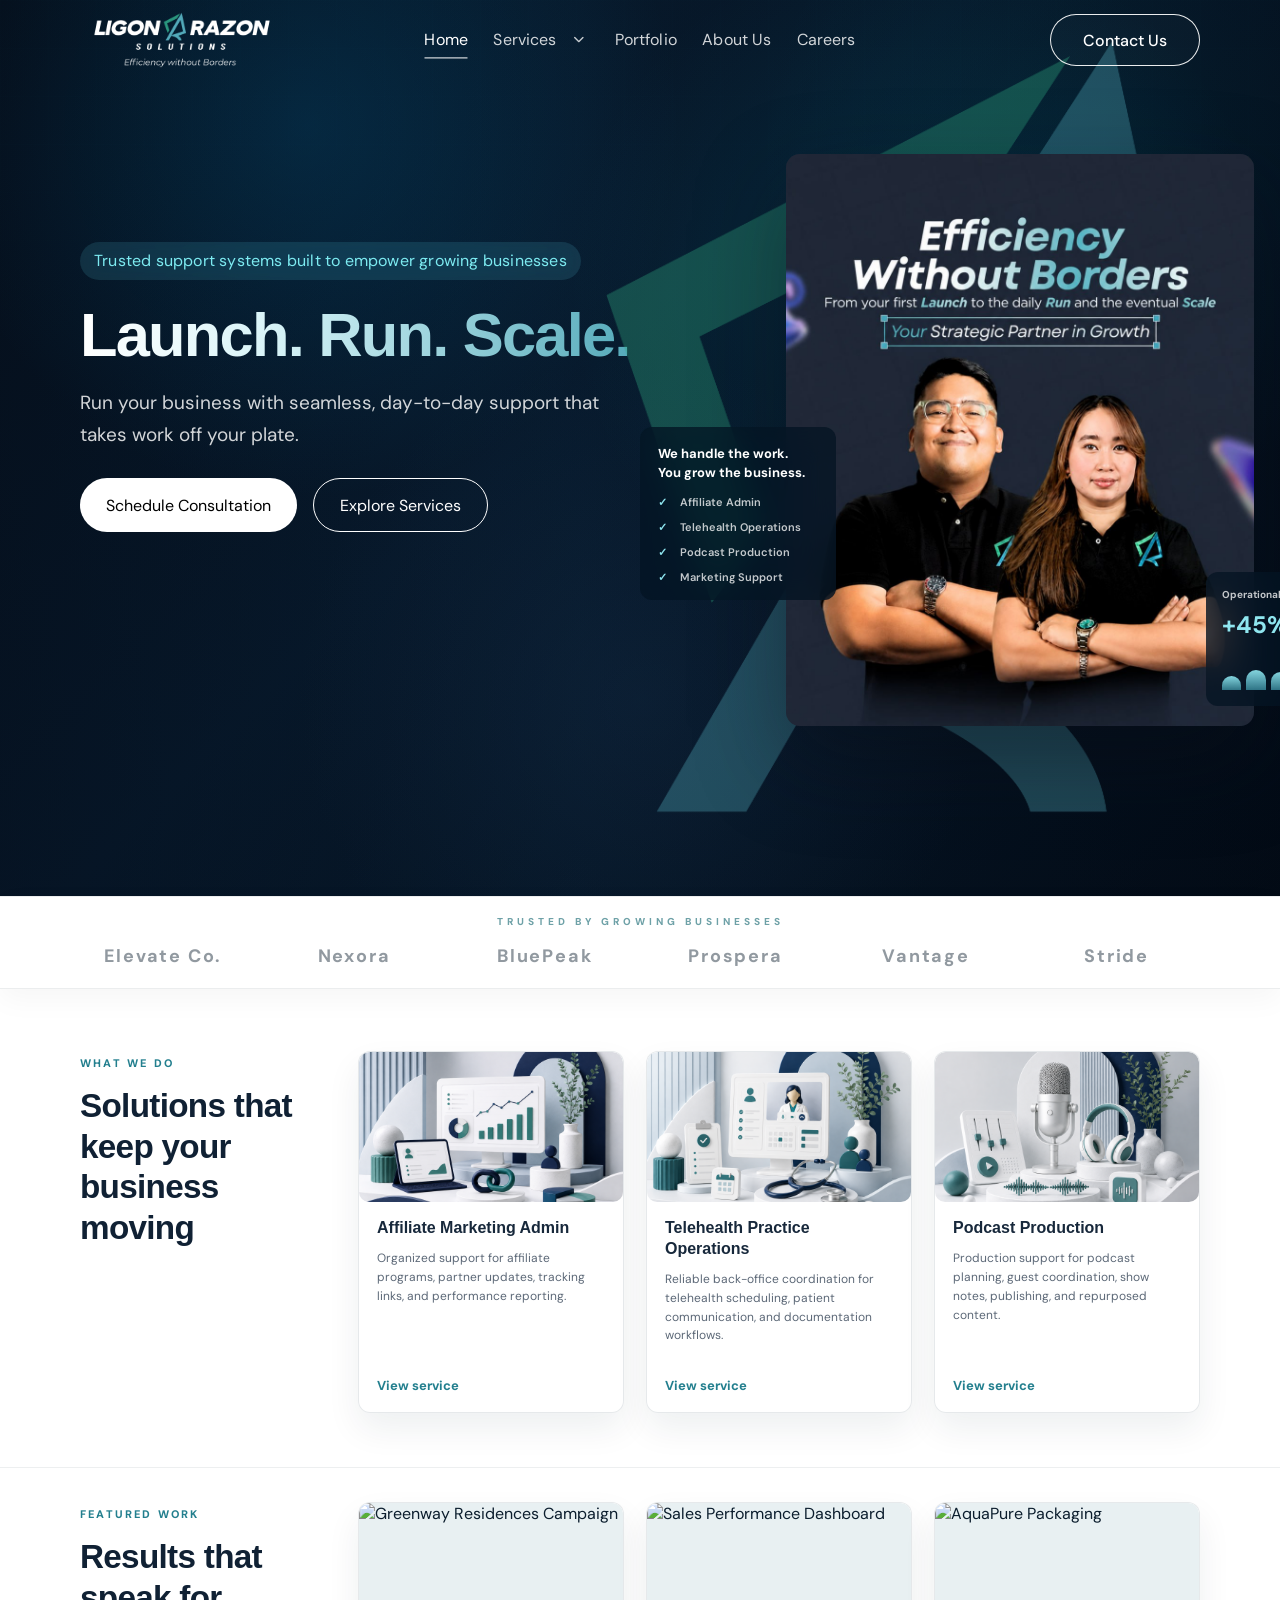
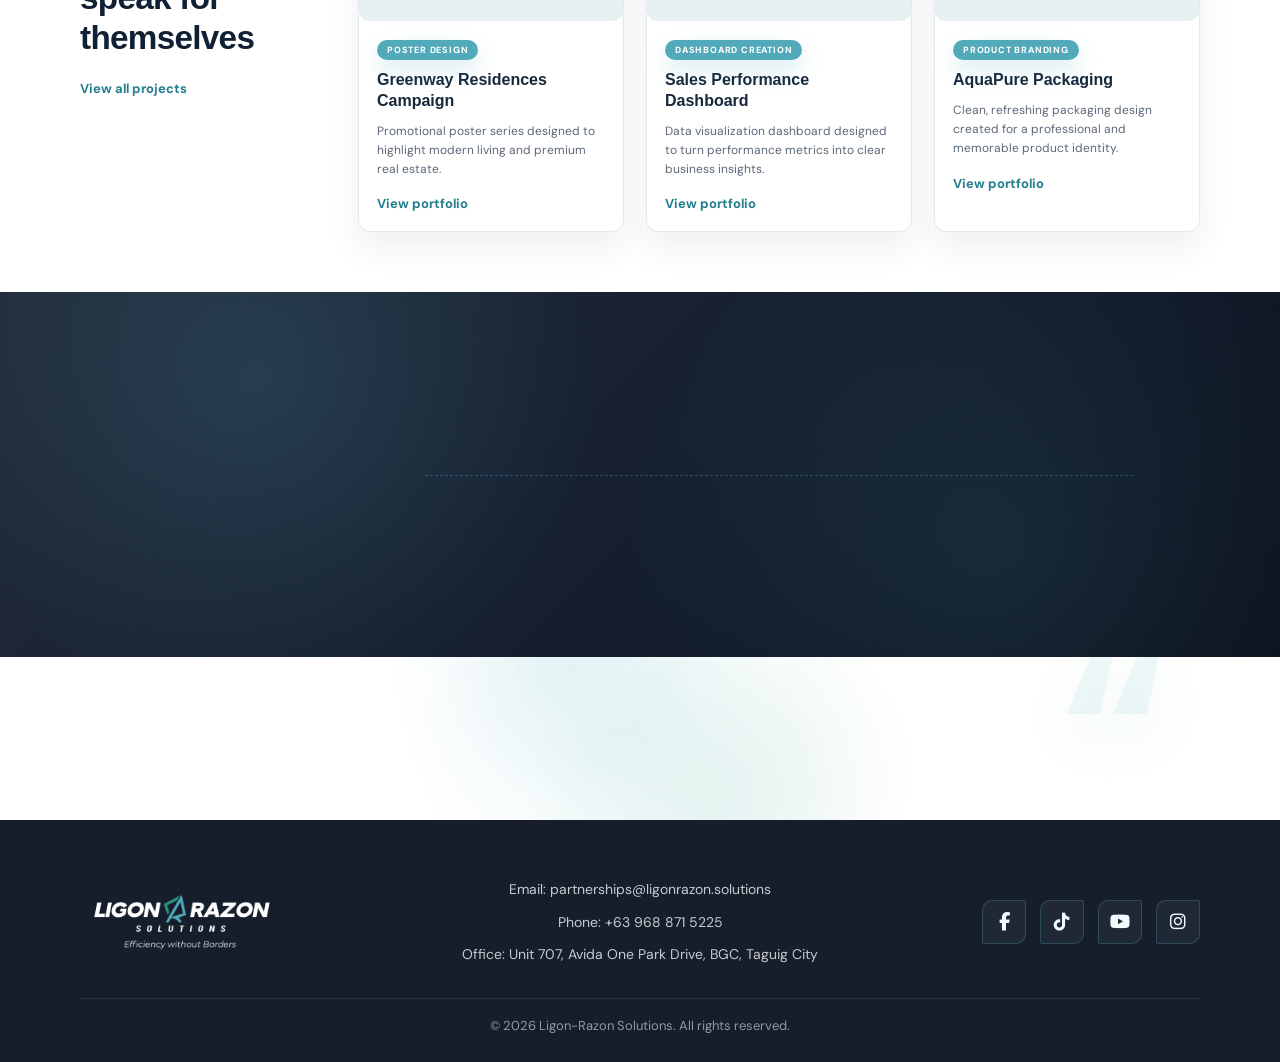
==== commit 65a02a0b: "Add files via upload" ====
--- a/index.html
+++ b/index.html
@@ -48,16 +48,13 @@
               </button>
             </div>
             <ul class="services-dropdown" aria-label="Services submenu">
-              <li><a href="services.html#customer-service-support">Customer Service Support</a></li>
-              <li><a href="services.html#operational-support-strategy">Operational Support &amp; Strategy</a></li>
-              <li><a href="services.html#virtual-assistant-services">Virtual Assistant Services</a></li>
-              <li><a href="services.html#process-optimization">Process Optimization</a></li>
-              <li><a href="services.html#custom-team-building-training">Custom Team Building &amp; Training</a></li>
-              <li><a href="services.html#consultation-services">Consultation Services</a></li>
-              <li><a href="services.html#social-media-management">Social Media Management</a></li>
-              <li><a href="services.html#course-building-e-learning">Course Building &amp; E-Learning</a></li>
-              <li><a href="services.html#crm-optimization">CRM Optimization</a></li>
-              <li><a href="services.html#project-management">Project Management</a></li>
+              <li><a href="services.html#affiliate-marketing-admin">Affiliate Marketing Admin</a></li>
+              <li><a href="services.html#telehealth-practice-operations">Telehealth Practice Operations</a></li>
+              <li><a href="services.html#podcast-production">Podcast Production</a></li>
+              <li><a href="services.html#operations-management">Operations Management</a></li>
+              <li><a href="services.html#customer-service">Customer Service</a></li>
+              <li><a href="services.html#funnel-and-website-building">Funnel and Website Building</a></li>
+              <li><a href="services.html#marketing-support">Marketing Support</a></li>
             </ul>
           </li>
           <li><a href="portfolio.html">Portfolio</a></li>
@@ -122,10 +119,10 @@
           <div class="lrs-floating-card lrs-check-card">
             <strong>We handle the work.<br>You grow the business.</strong>
             <ul>
-              <li>Operations Support</li>
-              <li>Customer Experience</li>
-              <li>Admin &amp; Back Office</li>
-              <li>Systems &amp; Processes</li>
+              <li>Affiliate Admin</li>
+              <li>Telehealth Operations</li>
+              <li>Podcast Production</li>
+              <li>Marketing Support</li>
             </ul>
           </div>
         </div>
@@ -153,33 +150,38 @@
           <h2>Solutions that keep your business moving</h2>
         </div>
 
-        <div class="lrs-solution-grid">
-          <article class="lrs-solution-card fade-up">
-            <div class="lrs-card-icon"><i class="fas fa-route"></i></div>
-            <h3>Operations Support</h3>
-            <p>Streamline day-to-day tasks and workflows to boost productivity and efficiency.</p>
-            <a href="services.html">View all services</a>
-          </article>
-
-          <article class="lrs-solution-card fade-up">
-            <div class="lrs-card-icon"><i class="fas fa-ear-listen"></i></div>
-            <h3>Customer Experience</h3>
-            <p>Deliver exceptional support that builds loyalty and drives long-term relationships.</p>
-            <a href="services.html">View all services</a>
-          </article>
-
-          <article class="lrs-solution-card fade-up">
-            <div class="lrs-card-icon"><i class="fas fa-file-signature"></i></div>
-            <h3>Admin &amp; Back Office</h3>
-            <p>From data entry to reporting, we keep your back office organized and running.</p>
-            <a href="services.html">View all services</a>
-          </article>
-
-          <article class="lrs-solution-card fade-up">
-            <div class="lrs-card-icon"><i class="fas fa-diagram-project"></i></div>
-            <h3>Systems &amp; Processes</h3>
-            <p>We build systems and SOPs that create consistency, clarity, and scalable growth.</p>
-            <a href="services.html">View all services</a>
+        <div class="lrs-work-grid lrs-home-services-preview-grid">
+          <article class="lrs-work-card lrs-home-service-preview-card fade-up">
+            <div class="lrs-work-image">
+              <img src="images/service1.jpg" alt="Affiliate Marketing Admin" onerror="this.style.opacity='0';">
+            </div>
+            <div class="lrs-work-body">
+              <h3>Affiliate Marketing Admin</h3>
+              <p>Organized support for affiliate programs, partner updates, tracking links, and performance reporting.</p>
+              <a class="lrs-text-link" href="services.html#affiliate-marketing-admin">View service</a>
+            </div>
+          </article>
+
+          <article class="lrs-work-card lrs-home-service-preview-card fade-up">
+            <div class="lrs-work-image">
+              <img src="images/service2.jpg" alt="Telehealth Practice Operations" onerror="this.style.opacity='0';">
+            </div>
+            <div class="lrs-work-body">
+              <h3>Telehealth Practice Operations</h3>
+              <p>Reliable back-office coordination for telehealth scheduling, patient communication, and documentation workflows.</p>
+              <a class="lrs-text-link" href="services.html#telehealth-practice-operations">View service</a>
+            </div>
+          </article>
+
+          <article class="lrs-work-card lrs-home-service-preview-card fade-up">
+            <div class="lrs-work-image">
+              <img src="images/service3.jpg" alt="Podcast Production" onerror="this.style.opacity='0';">
+            </div>
+            <div class="lrs-work-body">
+              <h3>Podcast Production</h3>
+              <p>Production support for podcast planning, guest coordination, show notes, publishing, and repurposed content.</p>
+              <a class="lrs-text-link" href="services.html#podcast-production">View service</a>
+            </div>
           </article>
         </div>
       </div>
@@ -195,32 +197,32 @@
 
         <div class="lrs-work-grid">
           <article class="lrs-work-card fade-up">
-            <div class="lrs-work-image"><img src="images/dashboard_01.jpg" alt="E-commerce operations optimization"></div>
-            <div class="lrs-work-body">
-              <span>Operations Support</span>
-              <h3>E-commerce Operations Optimization</h3>
-              <p>Built scalable processes that improved fulfillment and cut processing time.</p>
-              <strong>45% <small>Increase in Operational Efficiency</small></strong>
+            <div class="lrs-work-image"><img src="images/poster_01.jpg" alt="Greenway Residences Campaign"></div>
+            <div class="lrs-work-body">
+              <span>Poster Design</span>
+              <h3>Greenway Residences Campaign</h3>
+              <p>Promotional poster series designed to highlight modern living and premium real estate.</p>
+              <a class="lrs-text-link" href="portfolio.html#posters">View portfolio</a>
             </div>
           </article>
 
           <article class="lrs-work-card fade-up">
-            <div class="lrs-work-image"><img src="images/hero/hero_2.jpg" alt="Customer support transformation"></div>
-            <div class="lrs-work-body">
-              <span>Customer Experience</span>
-              <h3>Customer Support Transformation</h3>
-              <p>Implemented systems and training that boosted CSAT and reduced response time.</p>
-              <strong>92% <small>Customer Satisfaction Rate</small></strong>
+            <div class="lrs-work-image"><img src="images/dashboard_01.jpg" alt="Sales Performance Dashboard"></div>
+            <div class="lrs-work-body">
+              <span>Dashboard Creation</span>
+              <h3>Sales Performance Dashboard</h3>
+              <p>Data visualization dashboard designed to turn performance metrics into clear business insights.</p>
+              <a class="lrs-text-link" href="portfolio.html#dashboard-creation">View portfolio</a>
             </div>
           </article>
 
           <article class="lrs-work-card fade-up">
-            <div class="lrs-work-image"><img src="images/dashboard_02.jpg" alt="Workflow and automation overhaul"></div>
-            <div class="lrs-work-body">
-              <span>Systems &amp; Processes</span>
-              <h3>Workflow &amp; Automation Overhaul</h3>
-              <p>Automated workflows and reporting to save time and reduce manual work.</p>
-              <strong>60+ <small>Hours Saved Per Month</small></strong>
+            <div class="lrs-work-image"><img src="images/product_01.jpg" alt="AquaPure Packaging"></div>
+            <div class="lrs-work-body">
+              <span>Product Branding</span>
+              <h3>AquaPure Packaging</h3>
+              <p>Clean, refreshing packaging design created for a professional and memorable product identity.</p>
+              <a class="lrs-text-link" href="portfolio.html#product-branding">View portfolio</a>
             </div>
           </article>
         </div>
--- a/style.css
+++ b/style.css
@@ -16743,3 +16743,574 @@
   backdrop-filter: blur(10px) saturate(120%) !important;
   -webkit-backdrop-filter: blur(10px) saturate(120%) !important;
 }
+
+
+/* =========================================================
+   SERVICE LIST IMAGE PLACEHOLDER UPDATE
+   - Replaces service icons with image placeholders for service1.jpg to service7.jpg.
+   - Keeps existing card behavior and hover/active functions intact.
+========================================================= */
+.services-grid-redesign {
+  grid-template-columns: repeat(auto-fit, minmax(230px, 1fr)) !important;
+}
+
+.services-card-redesign {
+  min-height: 360px;
+}
+
+.service-image-placeholder,
+.lrs-solution-image-placeholder {
+  position: relative;
+  width: 100%;
+  overflow: hidden;
+  background:
+    linear-gradient(135deg, rgba(82, 169, 185, 0.16), rgba(42, 149, 125, 0.10)),
+    #edf5f7;
+  border: 1px solid rgba(82, 169, 185, 0.18);
+  box-shadow: inset 0 1px 0 rgba(255,255,255,0.55);
+}
+
+.service-image-placeholder {
+  aspect-ratio: 16 / 10;
+  margin-bottom: 22px;
+}
+
+.lrs-solution-image-placeholder {
+  aspect-ratio: 16 / 9;
+  margin: -2px 0 18px;
+  border-radius: 10px;
+}
+
+.service-image-placeholder img,
+.lrs-solution-image-placeholder img {
+  width: 100%;
+  height: 100%;
+  object-fit: cover;
+  display: block;
+}
+
+.service-image-placeholder span,
+.lrs-solution-image-placeholder span {
+  display: none;
+  position: absolute;
+  inset: 0;
+  align-items: center;
+  justify-content: center;
+  padding: 18px;
+  color: rgba(21, 32, 51, 0.62);
+  font-size: 13px;
+  font-weight: 700;
+  letter-spacing: 0.4px;
+  text-align: center;
+  background:
+    linear-gradient(135deg, rgba(255,255,255,0.62), rgba(255,255,255,0.34)),
+    repeating-linear-gradient(135deg, rgba(82,169,185,0.10) 0 10px, rgba(42,149,125,0.08) 10px 20px);
+}
+
+.service-image-placeholder.image-missing span,
+.lrs-solution-image-placeholder.image-missing span {
+  display: flex;
+}
+
+.services-card-redesign.is-active .service-image-placeholder {
+  border-color: rgba(255,255,255,0.28);
+  box-shadow: inset 0 1px 0 rgba(255,255,255,0.18), 0 18px 38px rgba(0,0,0,0.18);
+}
+
+.services-card-redesign.is-active .service-image-placeholder span {
+  color: rgba(255,255,255,0.84);
+  background:
+    linear-gradient(135deg, rgba(82,169,185,0.28), rgba(42,149,125,0.18)),
+    repeating-linear-gradient(135deg, rgba(255,255,255,0.08) 0 10px, rgba(255,255,255,0.04) 10px 20px);
+}
+
+@media (max-width: 700px) {
+  .services-card-redesign {
+    min-height: auto;
+  }
+}
+
+/* =========================================================
+   HOMEPAGE SERVICES PREVIEW UPDATE
+   - Shows only three linked services on the homepage.
+   - Uses the same photo/card style language as the Results that speak for themselves section.
+   - Keeps the full seven-service list on the Services page intact.
+========================================================= */
+body.home-redesign .lrs-home-services-preview-grid {
+  grid-template-columns: repeat(3, minmax(0, 1fr));
+}
+
+body.home-redesign .lrs-home-service-preview-card .lrs-work-image {
+  height: 150px;
+}
+
+body.home-redesign .lrs-home-service-preview-card .lrs-work-body {
+  display: flex;
+  min-height: 210px;
+  flex-direction: column;
+}
+
+body.home-redesign .lrs-home-service-preview-card .lrs-text-link {
+  margin-top: auto;
+}
+
+@media (max-width: 900px) {
+  body.home-redesign .lrs-home-services-preview-grid {
+    grid-template-columns: 1fr;
+  }
+
+  body.home-redesign .lrs-home-service-preview-card .lrs-work-image {
+    height: 220px;
+  }
+
+  body.home-redesign .lrs-home-service-preview-card .lrs-work-body {
+    min-height: auto;
+  }
+}
+
+@media (max-width: 520px) {
+  body.home-redesign .lrs-home-service-preview-card .lrs-work-image {
+    height: 180px;
+  }
+}
+
+/* =========================================================
+   SERVICES PAGE SERVICE EXPERIENCE BOARD UPDATE
+   - Reworks only the service-listing section on services.html.
+   - Keeps the Services hero, value strip, CTA, header, footer, and scripts intact.
+   - Uses service1.jpg to service7.jpg as future image placeholders.
+========================================================= */
+.services-redesign .services-experience-board {
+  position: relative !important;
+  display: grid !important;
+  grid-template-columns: repeat(12, minmax(0, 1fr)) !important;
+  gap: 0 !important;
+  margin-top: 0 !important;
+  padding: clamp(22px, 3vw, 42px) !important;
+  overflow: hidden !important;
+  border-radius: 34px !important;
+  border: 1px solid rgba(82, 169, 185, 0.16) !important;
+  background:
+    radial-gradient(circle at 80% 8%, rgba(82, 169, 185, 0.18), transparent 26%),
+    radial-gradient(circle at 14% 52%, rgba(42, 149, 125, 0.11), transparent 34%),
+    linear-gradient(135deg, rgba(255,255,255,0.96) 0%, rgba(247,252,253,0.96) 48%, rgba(237,247,249,0.98) 100%) !important;
+  box-shadow: 0 28px 70px rgba(34, 43, 60, 0.10) !important;
+  backdrop-filter: blur(18px) !important;
+  -webkit-backdrop-filter: blur(18px) !important;
+}
+
+.services-redesign .services-experience-board::before,
+.services-redesign .services-experience-board::after {
+  content: "" !important;
+  display: block !important;
+  position: absolute !important;
+  pointer-events: none !important;
+  z-index: 0 !important;
+}
+
+.services-redesign .services-experience-board::before {
+  inset: 0 !important;
+  background:
+    linear-gradient(90deg, transparent 0 49.9%, rgba(82, 169, 185, 0.10) 50%, transparent 50.12%),
+    linear-gradient(0deg, transparent 0 33.333%, rgba(82, 169, 185, 0.10) 33.413%, transparent 33.513%, transparent 66.666%, rgba(82, 169, 185, 0.10) 66.746%, transparent 66.846%);
+  opacity: 0.72 !important;
+}
+
+.services-redesign .services-experience-board::after {
+  top: clamp(24px, 4vw, 58px) !important;
+  right: clamp(22px, 4vw, 58px) !important;
+  width: min(470px, 44%) !important;
+  height: clamp(230px, 24vw, 330px) !important;
+  border-radius: 44% 56% 34% 66% / 50% 44% 56% 50% !important;
+  background:
+    radial-gradient(circle at center, rgba(255,255,255,0.96) 0 24%, transparent 25%),
+    url("images/favicon.png") center / min(170px, 44%) no-repeat,
+    radial-gradient(circle at 60% 40%, rgba(82, 169, 185, 0.22), transparent 32%),
+    linear-gradient(135deg, rgba(82, 169, 185, 0.18), rgba(42, 149, 125, 0.10));
+  border: 1px solid rgba(82, 169, 185, 0.14) !important;
+  box-shadow: inset 0 1px 0 rgba(255,255,255,0.64), 0 28px 62px rgba(34,43,60,0.08) !important;
+  opacity: 0.78 !important;
+}
+
+.services-redesign .services-board-intro,
+.services-redesign .services-showcase-card {
+  position: relative !important;
+  z-index: 1 !important;
+}
+
+.services-redesign .services-board-intro {
+  grid-column: 1 / 6 !important;
+  min-height: 275px !important;
+  display: flex !important;
+  flex-direction: column !important;
+  justify-content: center !important;
+  padding: clamp(24px, 3.5vw, 46px) clamp(22px, 3vw, 38px) !important;
+}
+
+.services-redesign .services-board-intro span {
+  display: inline-flex !important;
+  width: fit-content !important;
+  margin-bottom: 18px !important;
+  color: var(--brand-green) !important;
+  font-size: 12px !important;
+  font-weight: 800 !important;
+  line-height: 1.2 !important;
+  letter-spacing: 2.6px !important;
+  text-transform: uppercase !important;
+}
+
+.services-redesign .services-board-intro h2 {
+  max-width: 520px !important;
+  margin: 0 0 16px !important;
+  color: var(--brand-dark) !important;
+  font-size: clamp(36px, 4.5vw, 66px) !important;
+  font-weight: 500 !important;
+  line-height: 0.98 !important;
+  letter-spacing: -2.4px !important;
+}
+
+.services-redesign .services-board-intro p {
+  max-width: 460px !important;
+  margin: 0 !important;
+  color: #526170 !important;
+  font-size: 15px !important;
+  line-height: 1.8 !important;
+}
+
+.services-redesign .services-experience-board .services-card-redesign {
+  cursor: pointer !important;
+}
+
+.services-redesign .services-experience-board .services-showcase-card {
+  min-height: 275px !important;
+  display: grid !important;
+  align-items: center !important;
+  gap: clamp(18px, 2vw, 30px) !important;
+  padding: clamp(26px, 3vw, 42px) !important;
+  overflow: hidden !important;
+  border-radius: 0 !important;
+  border: 0 !important;
+  border-top: 1px solid rgba(82, 169, 185, 0.12) !important;
+  background: rgba(255,255,255,0.34) !important;
+  box-shadow: none !important;
+  backdrop-filter: none !important;
+  -webkit-backdrop-filter: none !important;
+  transform: none !important;
+  color: var(--brand-dark) !important;
+}
+
+.services-redesign .services-experience-board .services-showcase-card::before,
+.services-redesign .services-experience-board .services-showcase-card::after {
+  content: "" !important;
+  display: block !important;
+  position: absolute !important;
+  pointer-events: none !important;
+  z-index: -1 !important;
+}
+
+.services-redesign .services-experience-board .services-showcase-card::before {
+  width: 260px !important;
+  height: 190px !important;
+  border-radius: 50% !important;
+  right: -90px !important;
+  bottom: -90px !important;
+  background: rgba(82, 169, 185, 0.10) !important;
+}
+
+.services-redesign .services-experience-board .services-showcase-card::after {
+  width: 210px !important;
+  height: 150px !important;
+  left: -80px !important;
+  top: -70px !important;
+  border-radius: 50% !important;
+  background: rgba(42, 149, 125, 0.07) !important;
+}
+
+.services-redesign .services-experience-board .services-showcase-card:hover {
+  transform: translateY(-3px) !important;
+  background: rgba(255,255,255,0.68) !important;
+  box-shadow: 0 18px 38px rgba(34, 43, 60, 0.08) !important;
+  z-index: 3 !important;
+}
+
+.services-redesign .services-experience-board .services-showcase-card.is-active {
+  background:
+    radial-gradient(circle at 86% 18%, rgba(82, 169, 185, 0.15), transparent 28%),
+    linear-gradient(135deg, rgba(255,255,255,0.86), rgba(239,249,250,0.92)) !important;
+  border-color: rgba(82, 169, 185, 0.26) !important;
+  box-shadow: inset 0 0 0 2px rgba(82, 169, 185, 0.22), 0 20px 44px rgba(34, 43, 60, 0.10) !important;
+  color: var(--brand-dark) !important;
+}
+
+.services-redesign .services-experience-board .services-showcase-card.is-active h3,
+.services-redesign .services-experience-board .services-showcase-card.is-active p,
+.services-redesign .services-experience-board .services-showcase-card.is-active li {
+  color: inherit !important;
+}
+
+.services-redesign .services-experience-board .services-showcase-copy {
+  position: relative !important;
+  z-index: 2 !important;
+}
+
+.services-redesign .services-experience-board .services-showcase-number {
+  display: inline-block !important;
+  margin-bottom: 8px !important;
+  color: var(--brand-green) !important;
+  font-size: 13px !important;
+  font-weight: 800 !important;
+  letter-spacing: 1.1px !important;
+}
+
+.services-redesign .services-experience-board .services-showcase-card h3 {
+  margin: 0 0 12px !important;
+  color: var(--brand-dark) !important;
+  font-family: var(--font-heading) !important;
+  font-size: clamp(22px, 2.1vw, 30px) !important;
+  font-weight: 500 !important;
+  line-height: 1.08 !important;
+  letter-spacing: -0.8px !important;
+}
+
+.services-redesign .services-experience-board .service-card-4 h3 {
+  font-size: clamp(20px, 1.9vw, 27px) !important;
+}
+
+.services-redesign .services-experience-board .services-showcase-card p {
+  margin: 0 0 16px !important;
+  color: #526170 !important;
+  font-size: 13.5px !important;
+  line-height: 1.68 !important;
+}
+
+.services-redesign .services-experience-board .services-showcase-card ul {
+  display: grid !important;
+  gap: 7px !important;
+  margin: 0 !important;
+  padding: 0 !important;
+  list-style: none !important;
+}
+
+.services-redesign .services-experience-board .services-showcase-card li {
+  position: relative !important;
+  padding-left: 22px !important;
+  color: #3e5162 !important;
+  font-size: 12px !important;
+  line-height: 1.45 !important;
+  font-weight: 600 !important;
+}
+
+.services-redesign .services-experience-board .services-showcase-card li::before {
+  content: "✓" !important;
+  position: absolute !important;
+  left: 0 !important;
+  top: 0 !important;
+  width: 15px !important;
+  height: 15px !important;
+  display: inline-flex !important;
+  align-items: center !important;
+  justify-content: center !important;
+  border-radius: 50% !important;
+  color: #ffffff !important;
+  background: linear-gradient(135deg, var(--brand-teal), var(--brand-green)) !important;
+  font-size: 9px !important;
+  line-height: 1 !important;
+  font-weight: 900 !important;
+}
+
+.services-redesign .services-experience-board .services-showcase-photo {
+  position: relative !important;
+  z-index: 2 !important;
+  min-height: 170px !important;
+  height: 100% !important;
+  overflow: hidden !important;
+  border-radius: 34% 66% 38% 62% / 58% 44% 56% 42% !important;
+  border: 1px solid rgba(82, 169, 185, 0.16) !important;
+  background:
+    radial-gradient(circle at 28% 18%, rgba(255,255,255,0.94), transparent 30%),
+    linear-gradient(135deg, rgba(82, 169, 185, 0.15), rgba(42, 149, 125, 0.09)),
+    #edf5f7 !important;
+  box-shadow: inset 0 1px 0 rgba(255,255,255,0.62), 0 18px 38px rgba(34,43,60,0.08) !important;
+}
+
+.services-redesign .services-experience-board .services-showcase-photo img {
+  width: 100% !important;
+  height: 100% !important;
+  min-height: 170px !important;
+  object-fit: cover !important;
+  display: block !important;
+  filter: saturate(0.92) contrast(0.98) brightness(1.04) !important;
+  transition: transform 0.38s ease, filter 0.38s ease !important;
+}
+
+.services-redesign .services-experience-board .services-showcase-card:hover .services-showcase-photo img {
+  transform: scale(1.035) !important;
+  filter: saturate(1.04) contrast(1.02) brightness(1.04) !important;
+}
+
+.services-redesign .services-experience-board .services-showcase-photo span {
+  display: none !important;
+  position: absolute !important;
+  inset: 0 !important;
+  align-items: center !important;
+  justify-content: center !important;
+  padding: 18px !important;
+  color: rgba(34, 43, 60, 0.66) !important;
+  background:
+    radial-gradient(circle at 24% 24%, rgba(255,255,255,0.82), transparent 34%),
+    repeating-linear-gradient(135deg, rgba(82, 169, 185, 0.11) 0 14px, rgba(42, 149, 125, 0.08) 14px 28px),
+    linear-gradient(135deg, rgba(255,255,255,0.72), rgba(255,255,255,0.30)) !important;
+  font-size: 13px !important;
+  font-weight: 800 !important;
+  letter-spacing: 0.6px !important;
+  text-align: center !important;
+}
+
+.services-redesign .services-experience-board .services-showcase-photo.image-missing span {
+  display: flex !important;
+}
+
+.services-redesign .services-experience-board .service-card-1,
+.services-redesign .services-experience-board .service-card-2,
+.services-redesign .services-experience-board .service-card-6,
+.services-redesign .services-experience-board .service-card-7 {
+  grid-template-columns: minmax(0, 1fr) minmax(170px, 42%) !important;
+}
+
+.services-redesign .services-experience-board .service-card-3,
+.services-redesign .services-experience-board .service-card-4,
+.services-redesign .services-experience-board .service-card-5 {
+  grid-template-columns: 1fr !important;
+  align-content: center !important;
+}
+
+.services-redesign .services-experience-board .service-card-3 .services-showcase-photo,
+.services-redesign .services-experience-board .service-card-5 .services-showcase-photo {
+  min-height: 150px !important;
+}
+
+.services-redesign .services-experience-board .service-card-4 .services-showcase-photo {
+  min-height: 132px !important;
+  max-height: 160px !important;
+  border-radius: 28% 72% 46% 54% / 62% 44% 56% 38% !important;
+}
+
+.services-redesign .services-experience-board .service-card-1 { grid-column: 1 / 7 !important; grid-row: 1 !important; border-right: 1px solid rgba(82,169,185,0.12) !important; }
+.services-redesign .services-experience-board .service-card-2 { grid-column: 7 / 13 !important; grid-row: 1 !important; }
+.services-redesign .services-experience-board .service-card-3 { grid-column: 1 / 5 !important; grid-row: 2 !important; border-right: 1px solid rgba(82,169,185,0.12) !important; }
+.services-redesign .services-experience-board .service-card-4 { grid-column: 5 / 8 !important; grid-row: 2 !important; border-right: 1px solid rgba(82,169,185,0.12) !important; }
+.services-redesign .services-experience-board .service-card-5 { grid-column: 8 / 13 !important; grid-row: 2 !important; }
+.services-redesign .services-experience-board .service-card-6 { grid-column: 1 / 7 !important; grid-row: 3 !important; border-right: 1px solid rgba(82,169,185,0.12) !important; }
+.services-redesign .services-experience-board .service-card-7 { grid-column: 7 / 13 !important; grid-row: 3 !important; }
+
+@media (max-width: 1180px) {
+  .services-redesign .services-experience-board {
+    grid-template-columns: repeat(6, minmax(0, 1fr)) !important;
+  }
+
+  .services-redesign .services-experience-board::after {
+    width: min(390px, 42%) !important;
+  }
+
+  .services-redesign .services-board-intro { grid-column: 1 / 5 !important; }
+  .services-redesign .services-experience-board .service-card-1 { grid-column: 1 / 4 !important; grid-row: auto !important; }
+  .services-redesign .services-experience-board .service-card-2 { grid-column: 4 / 7 !important; grid-row: auto !important; }
+  .services-redesign .services-experience-board .service-card-3 { grid-column: 1 / 3 !important; grid-row: auto !important; }
+  .services-redesign .services-experience-board .service-card-4 { grid-column: 3 / 5 !important; grid-row: auto !important; }
+  .services-redesign .services-experience-board .service-card-5 { grid-column: 5 / 7 !important; grid-row: auto !important; }
+  .services-redesign .services-experience-board .service-card-6 { grid-column: 1 / 4 !important; grid-row: auto !important; }
+  .services-redesign .services-experience-board .service-card-7 { grid-column: 4 / 7 !important; grid-row: auto !important; }
+
+  .services-redesign .services-experience-board .service-card-1,
+  .services-redesign .services-experience-board .service-card-2,
+  .services-redesign .services-experience-board .service-card-6,
+  .services-redesign .services-experience-board .service-card-7 {
+    grid-template-columns: 1fr !important;
+  }
+
+  .services-redesign .services-experience-board .services-showcase-photo {
+    min-height: 155px !important;
+  }
+}
+
+@media (max-width: 900px) {
+  .services-redesign .services-experience-board {
+    grid-template-columns: 1fr !important;
+    padding: 18px !important;
+    border-radius: 26px !important;
+  }
+
+  .services-redesign .services-experience-board::before {
+    background:
+      linear-gradient(0deg, transparent 0 12.5%, rgba(82, 169, 185, 0.10) 12.56%, transparent 12.64%, transparent 25%, rgba(82, 169, 185, 0.10) 25.06%, transparent 25.14%, transparent 37.5%, rgba(82, 169, 185, 0.10) 37.56%, transparent 37.64%, transparent 50%, rgba(82, 169, 185, 0.10) 50.06%, transparent 50.14%, transparent 62.5%, rgba(82, 169, 185, 0.10) 62.56%, transparent 62.64%, transparent 75%, rgba(82, 169, 185, 0.10) 75.06%, transparent 75.14%, transparent 87.5%, rgba(82, 169, 185, 0.10) 87.56%, transparent 87.64%) !important;
+  }
+
+  .services-redesign .services-experience-board::after {
+    display: none !important;
+  }
+
+  .services-redesign .services-board-intro,
+  .services-redesign .services-experience-board .service-card-1,
+  .services-redesign .services-experience-board .service-card-2,
+  .services-redesign .services-experience-board .service-card-3,
+  .services-redesign .services-experience-board .service-card-4,
+  .services-redesign .services-experience-board .service-card-5,
+  .services-redesign .services-experience-board .service-card-6,
+  .services-redesign .services-experience-board .service-card-7 {
+    grid-column: 1 / -1 !important;
+    grid-row: auto !important;
+    border-right: 0 !important;
+  }
+
+  .services-redesign .services-board-intro {
+    min-height: auto !important;
+    padding: 28px 20px 34px !important;
+  }
+
+  .services-redesign .services-experience-board .services-showcase-card {
+    min-height: auto !important;
+    padding: 28px 20px !important;
+    grid-template-columns: 1fr !important;
+  }
+
+  .services-redesign .services-experience-board .services-showcase-photo,
+  .services-redesign .services-experience-board .service-card-3 .services-showcase-photo,
+  .services-redesign .services-experience-board .service-card-5 .services-showcase-photo,
+  .services-redesign .services-experience-board .service-card-4 .services-showcase-photo {
+    min-height: 220px !important;
+    max-height: none !important;
+    order: -1 !important;
+  }
+}
+
+@media (max-width: 540px) {
+  .services-redesign .services-experience-board {
+    padding: 12px !important;
+    border-radius: 22px !important;
+  }
+
+  .services-redesign .services-board-intro h2 {
+    font-size: clamp(34px, 12vw, 46px) !important;
+    letter-spacing: -1.8px !important;
+  }
+
+  .services-redesign .services-experience-board .services-showcase-photo,
+  .services-redesign .services-experience-board .service-card-3 .services-showcase-photo,
+  .services-redesign .services-experience-board .service-card-5 .services-showcase-photo,
+  .services-redesign .services-experience-board .service-card-4 .services-showcase-photo {
+    min-height: 180px !important;
+  }
+}
+
+/* =========================================================
+   SERVICES PAGE DECORATIVE BACKGROUND ICON REMOVAL
+   - Removes the remaining right-side service-board logo/icon shape.
+   - Keeps the service cards, header, footer, hero, CTA, and other designs unchanged.
+========================================================= */
+.services-redesign .services-experience-board::after {
+  content: none !important;
+  display: none !important;
+  background: none !important;
+  border: 0 !important;
+  box-shadow: none !important;
+}
